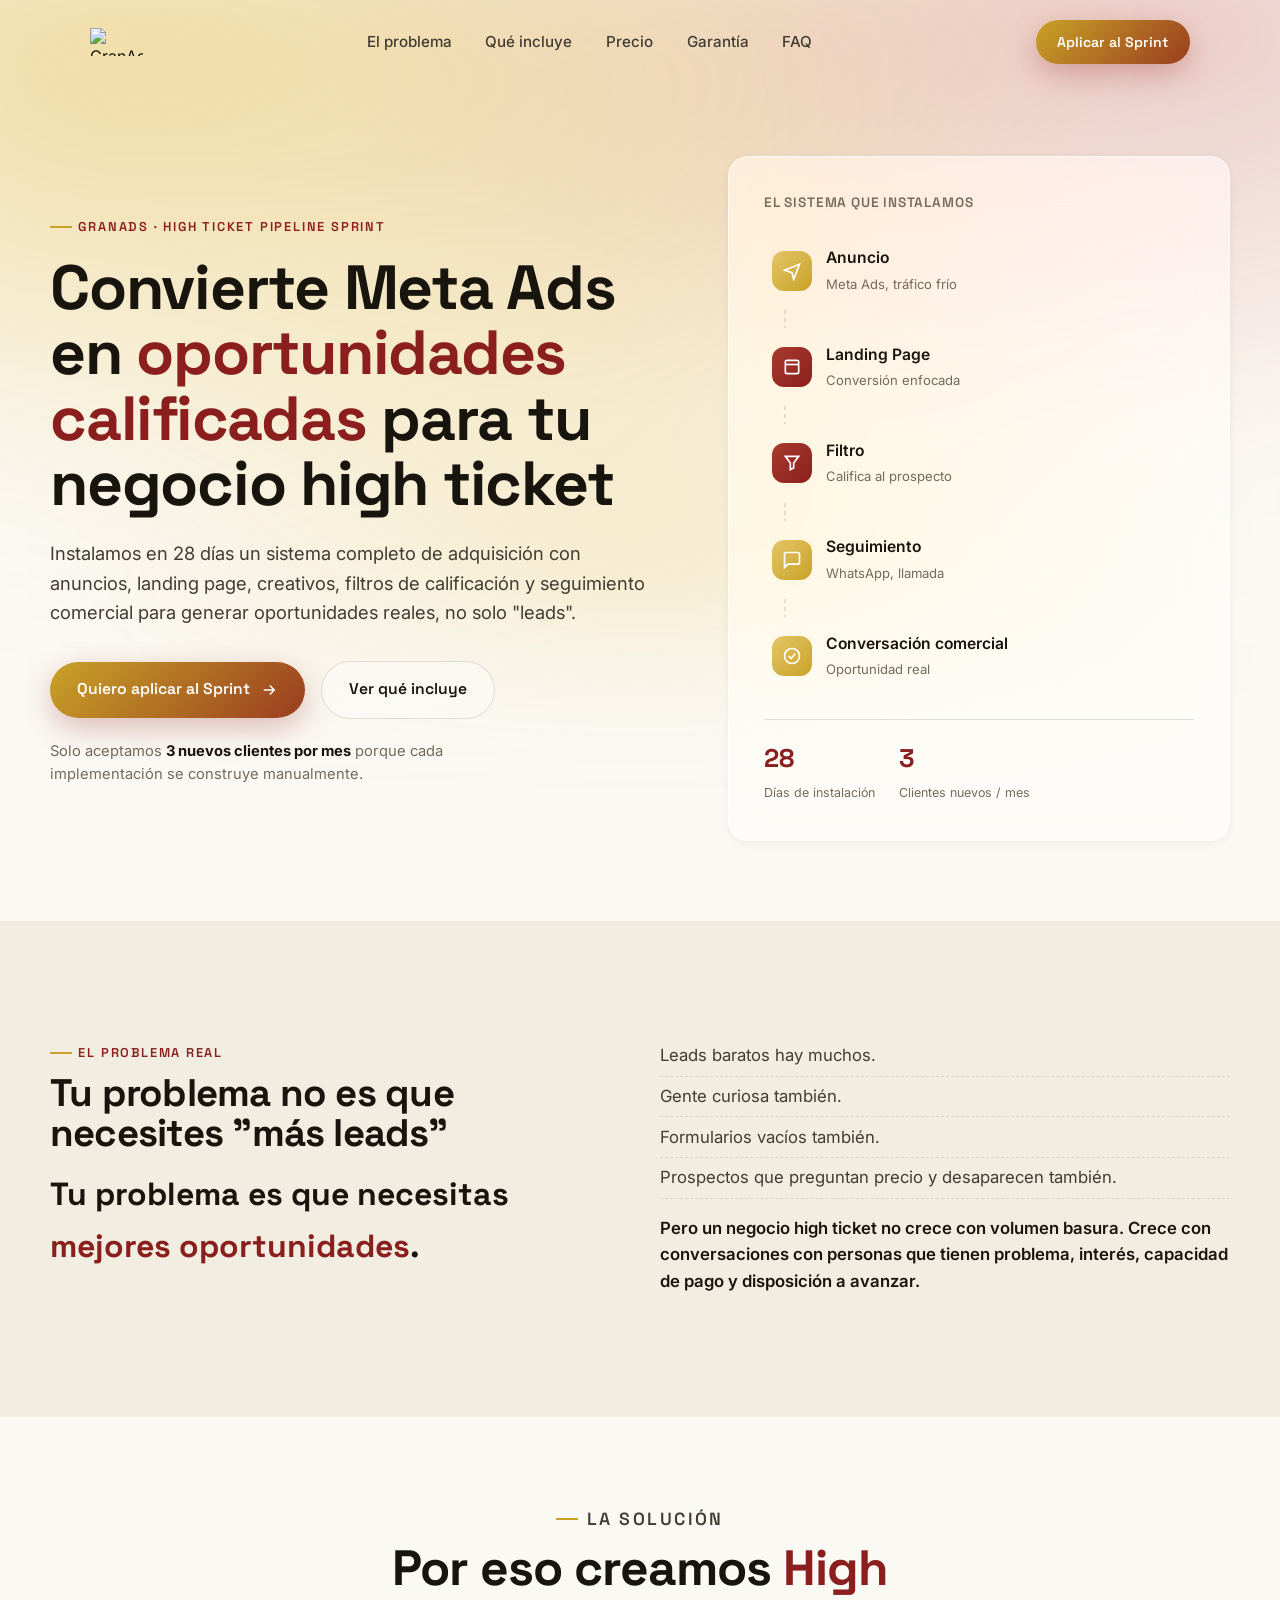
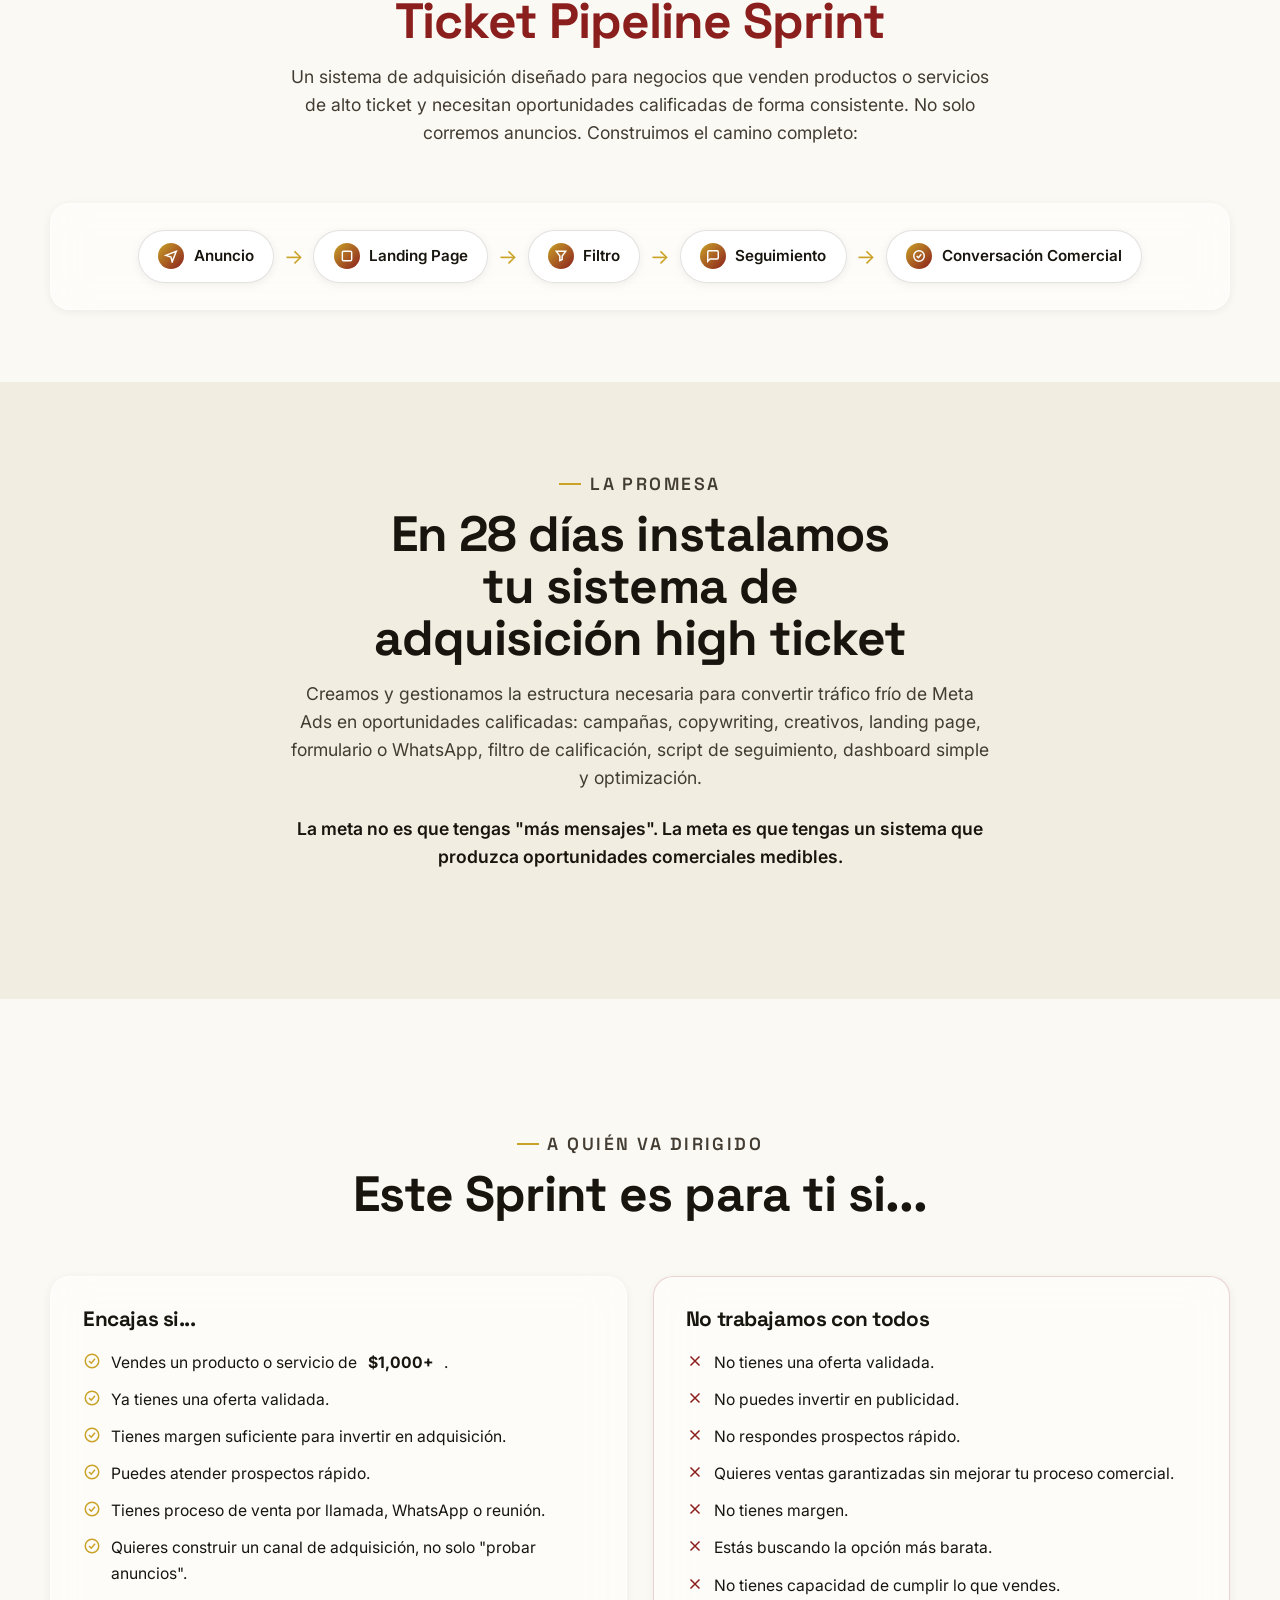
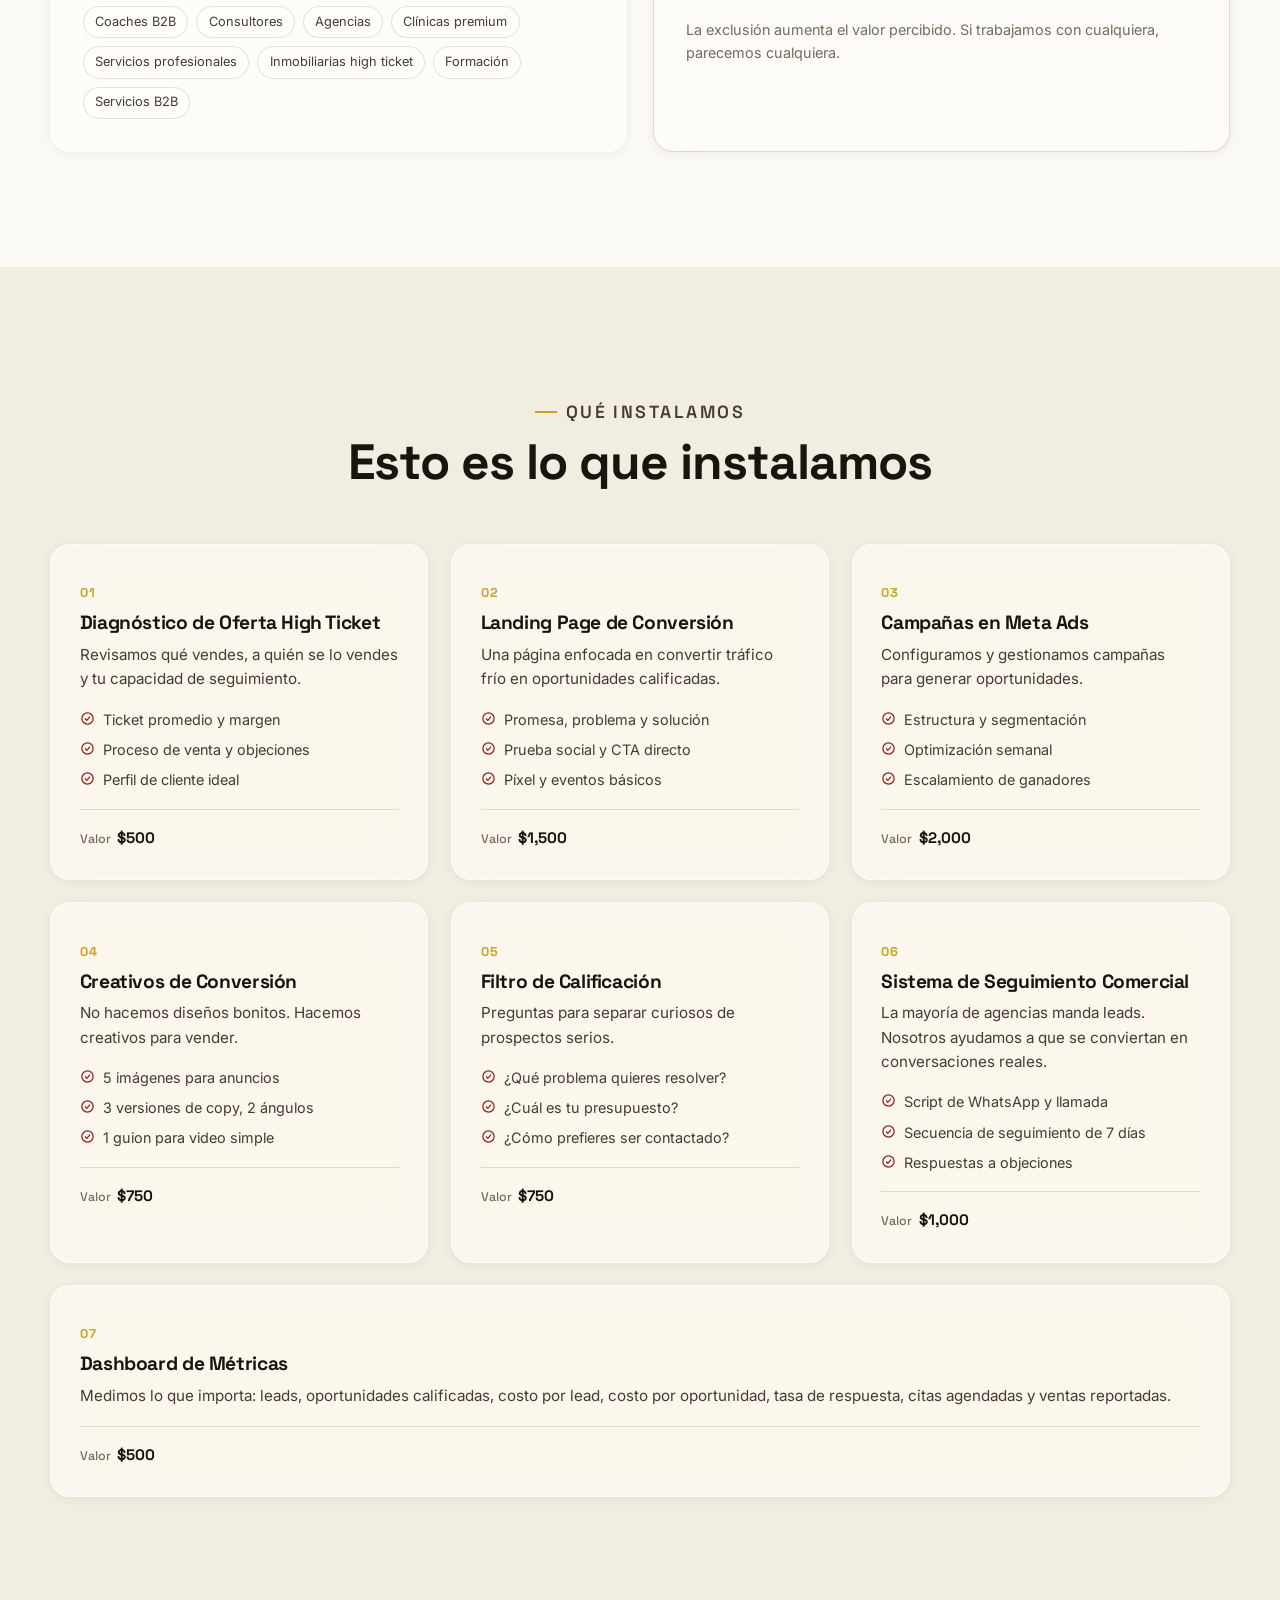
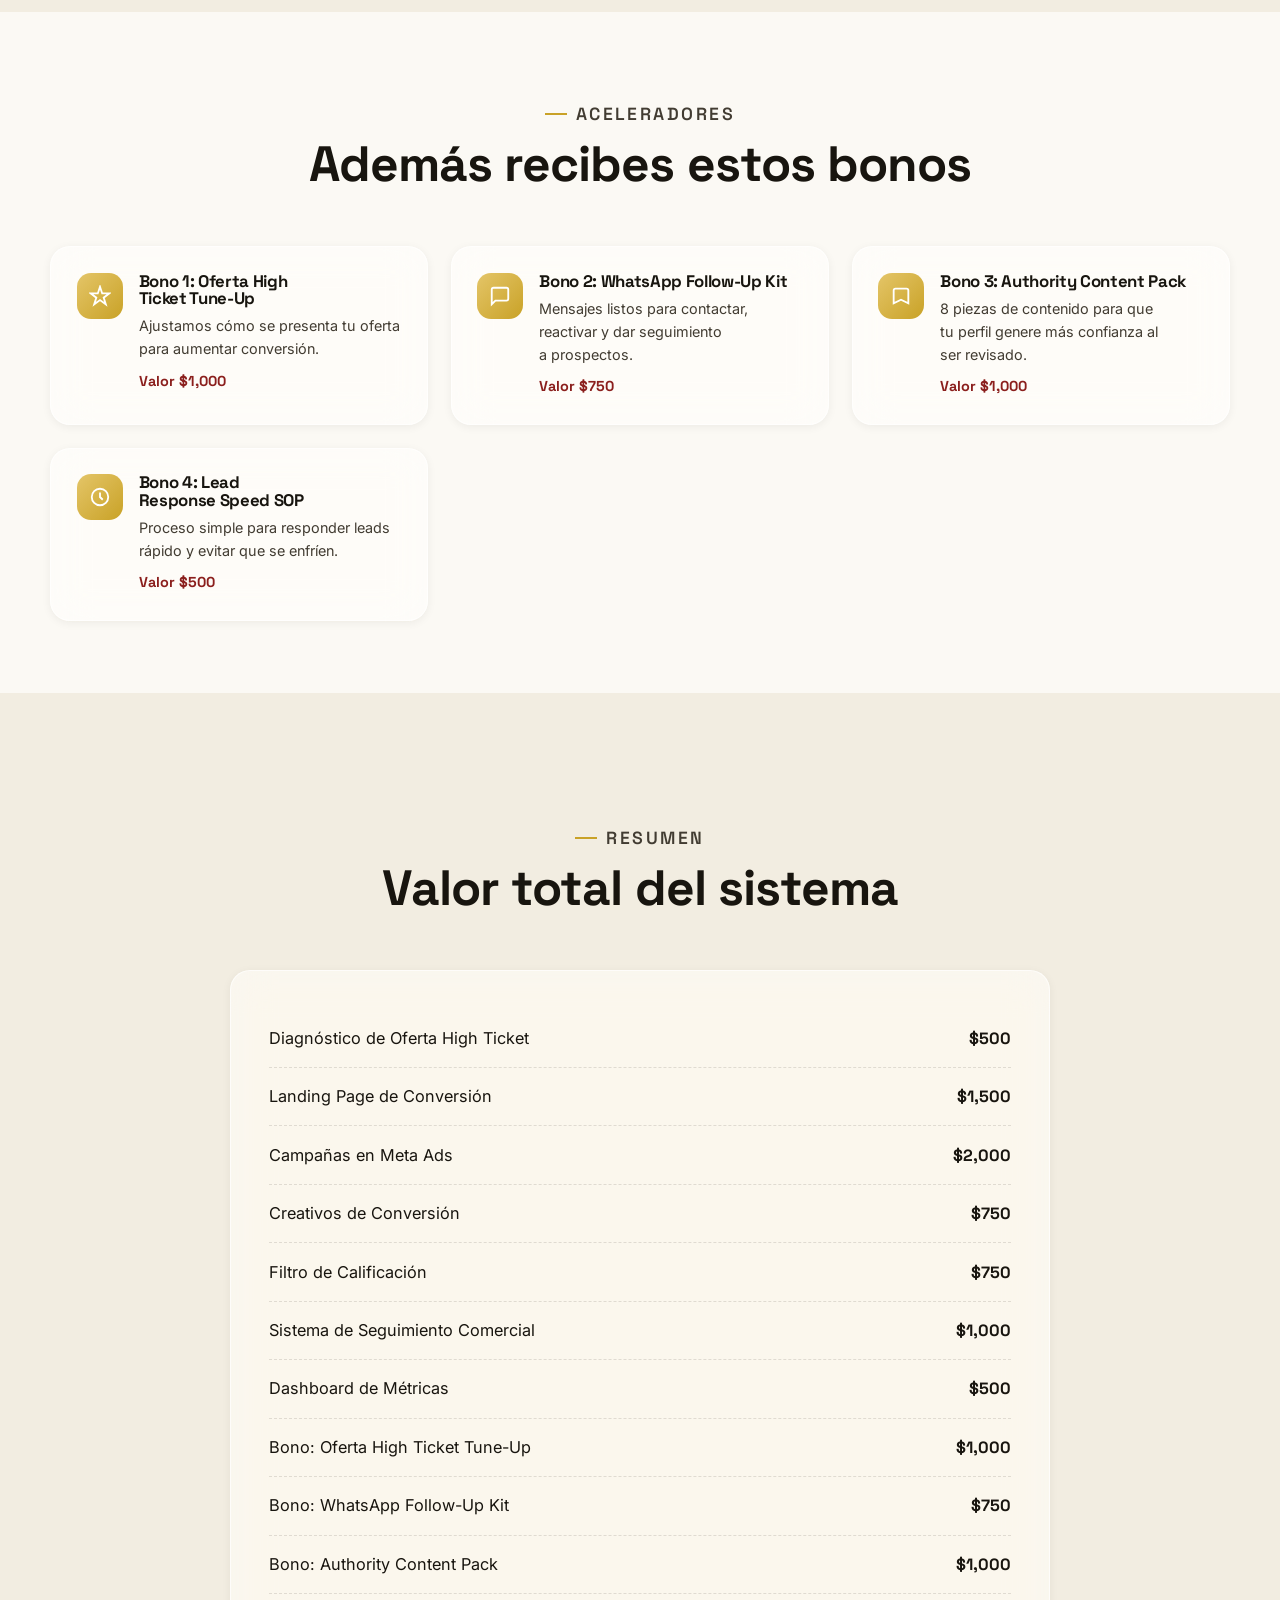
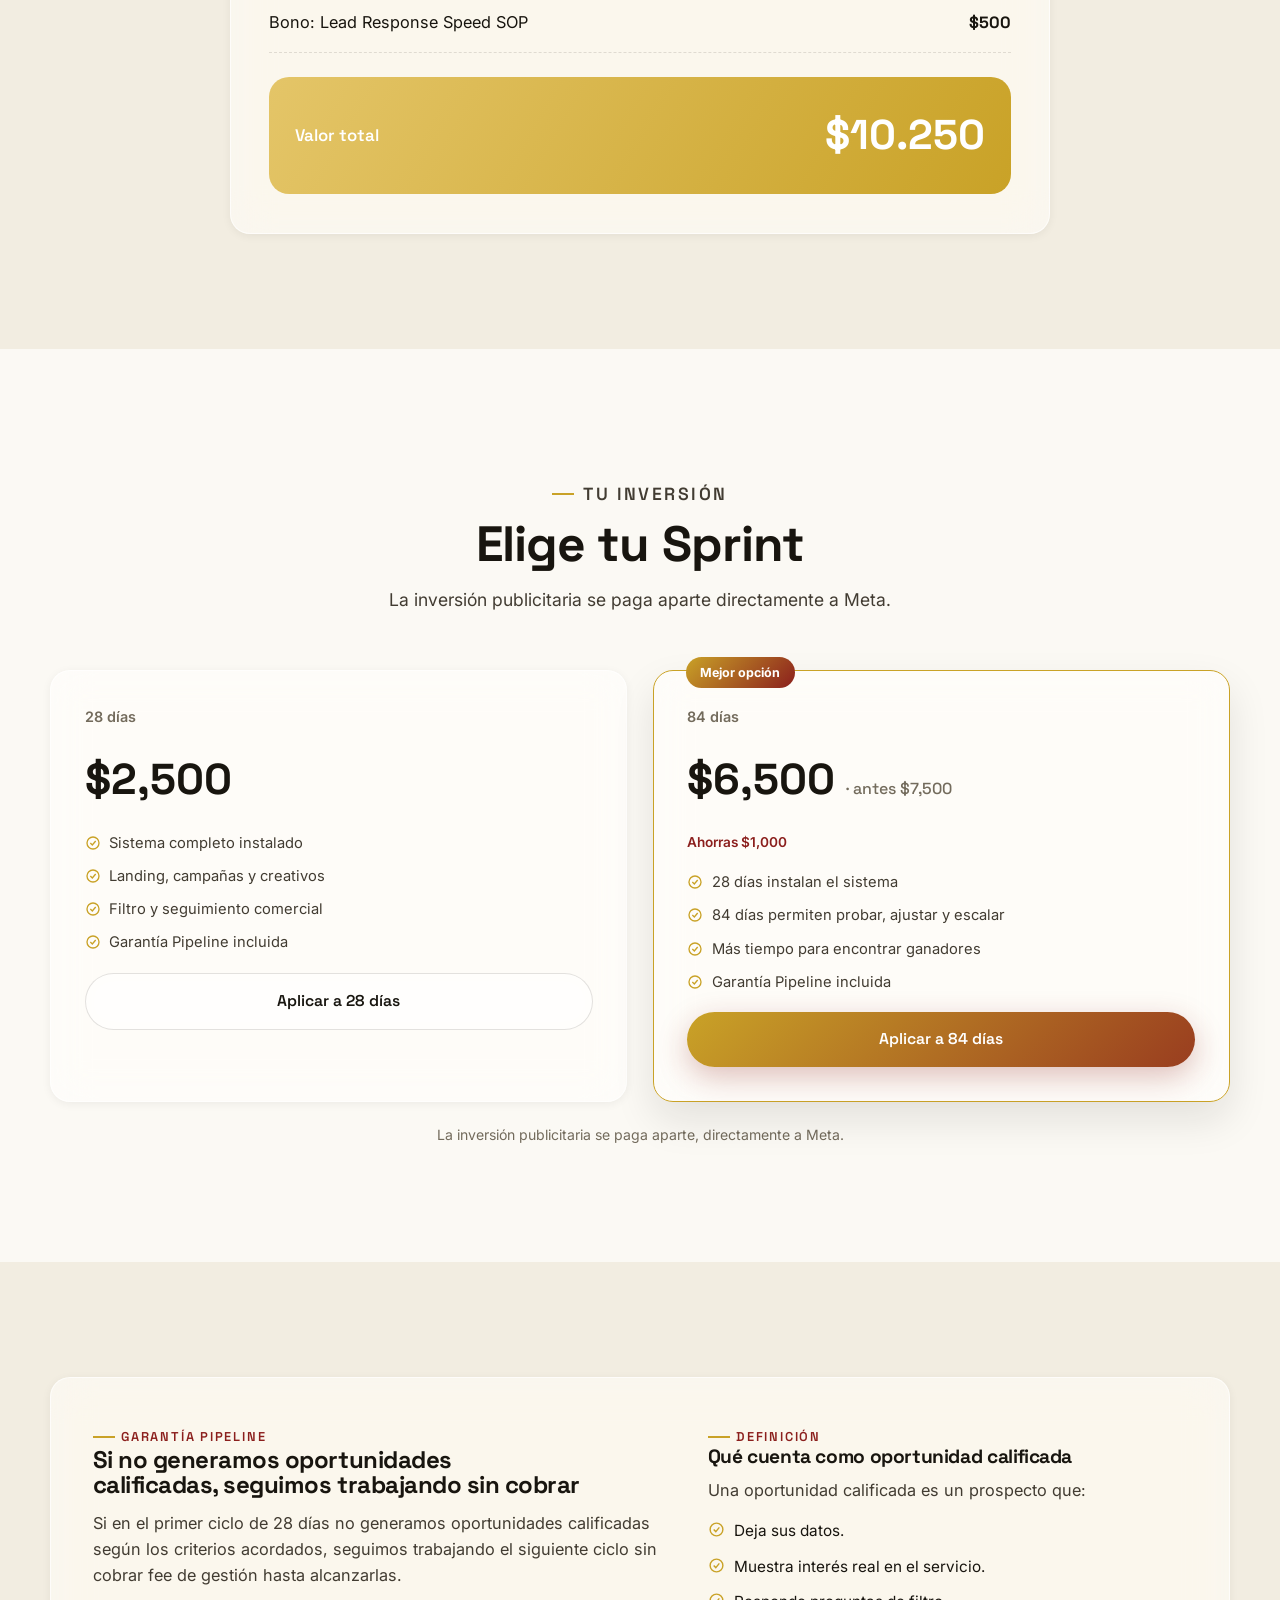
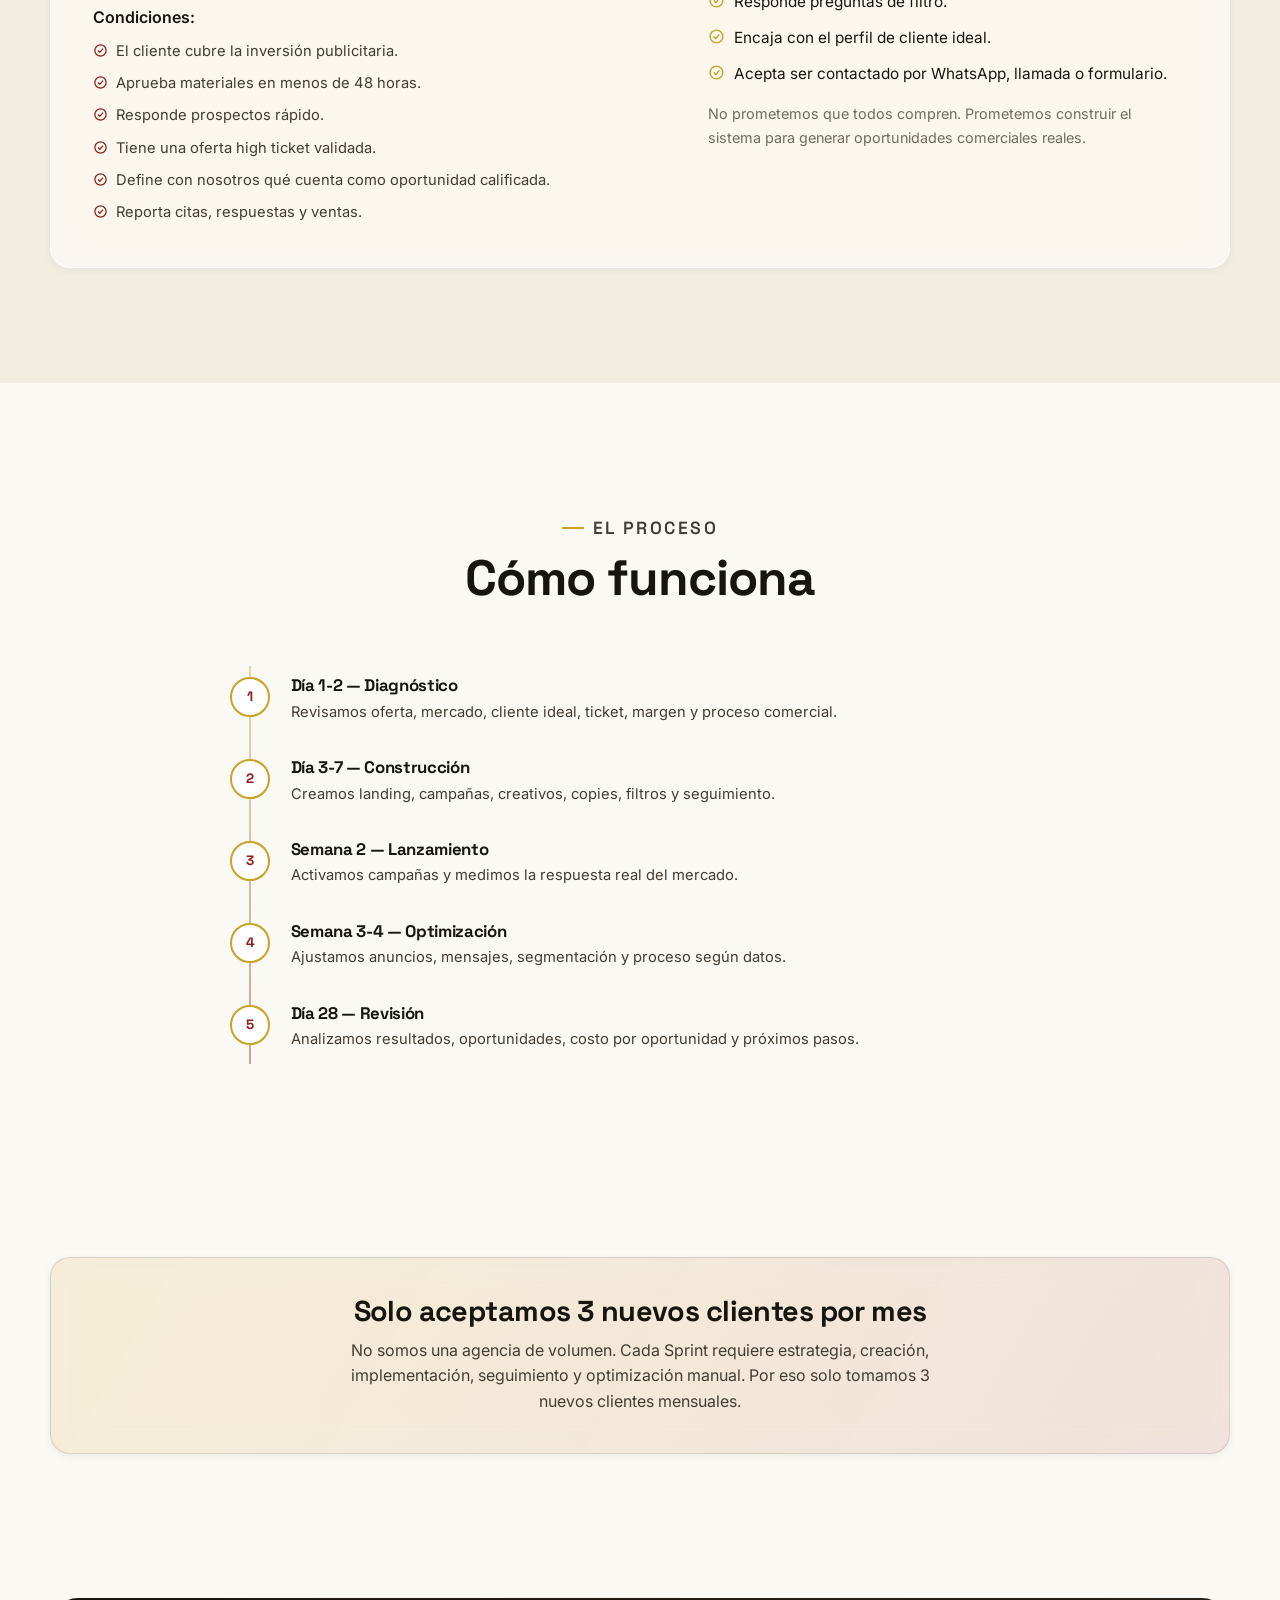
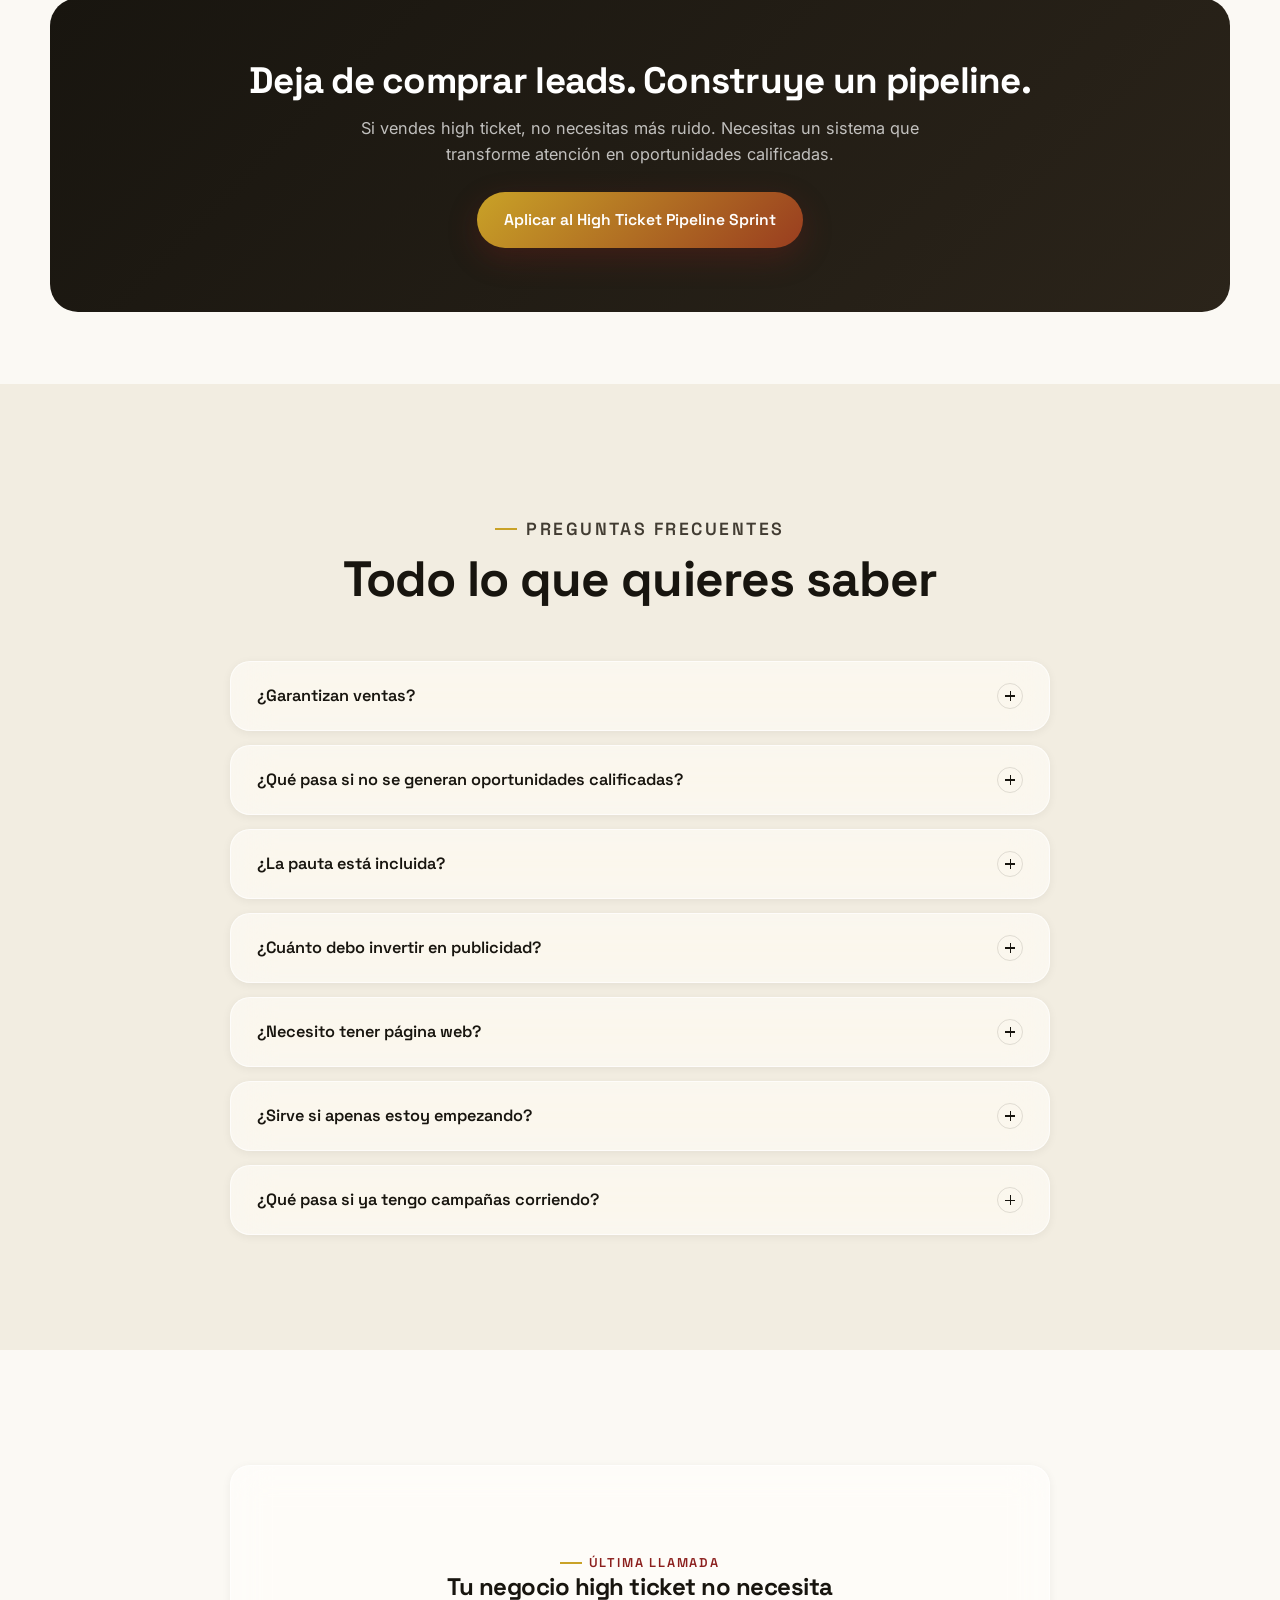
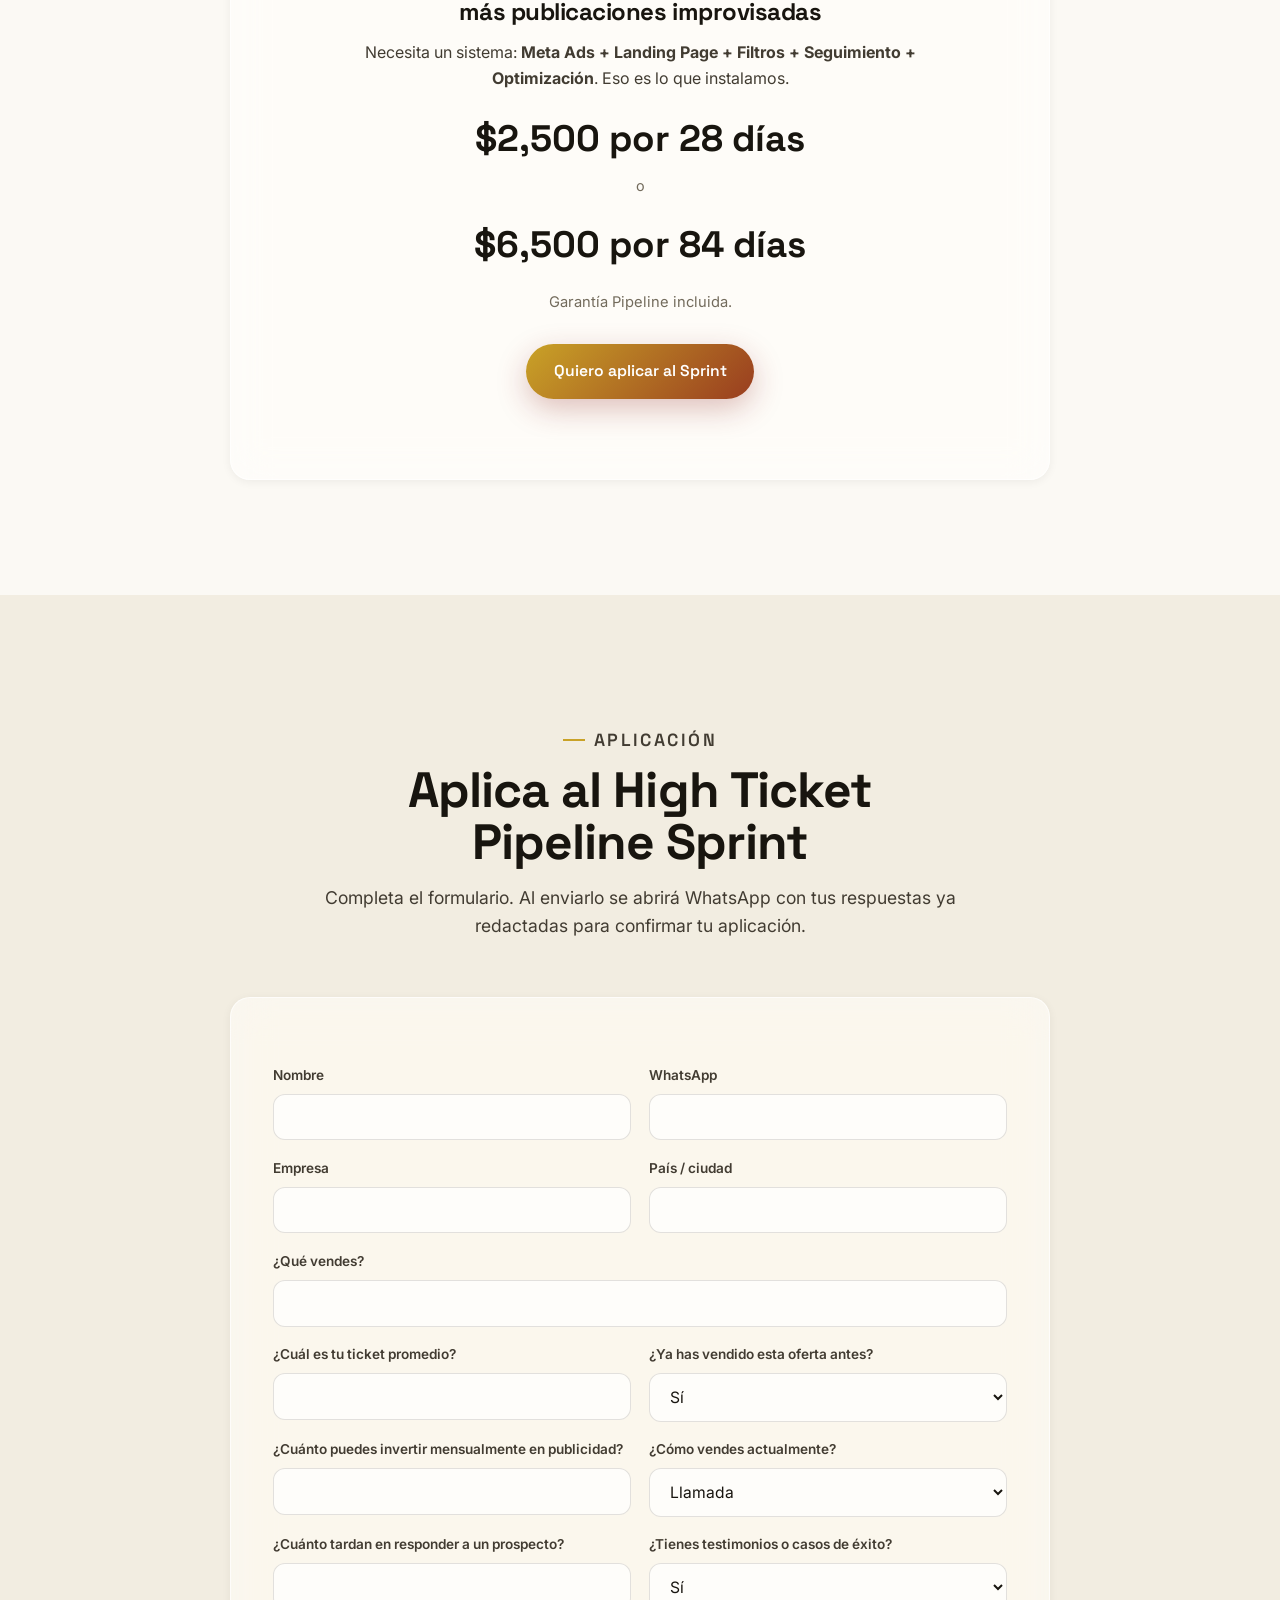
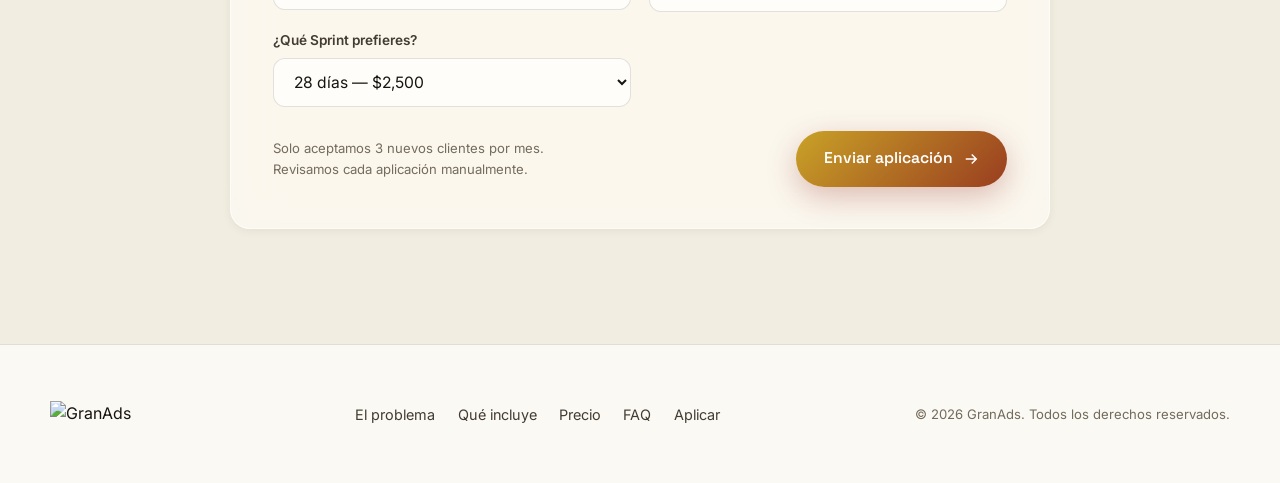
==== index.html @ a6f58c7a "Primera versión" ====
<!doctype html>
<html lang="es">
<head>
<meta charset="UTF-8">
<meta name="viewport" content="width=device-width, initial-scale=1">
<title>GranAds — High Ticket Pipeline Sprint</title>
<meta name="description" content="Instalamos en 28 días un sistema completo de adquisición con anuncios, landing page, filtros de calificación y seguimiento comercial para negocios high ticket.">

<link rel="icon" href="assets/favicon-32.png" sizes="32x32">
<link rel="apple-touch-icon" href="assets/apple-touch-icon.png">

<link rel="preconnect" href="https://fonts.googleapis.com">
<link rel="preconnect" href="https://fonts.gstatic.com" crossorigin>
<link rel="stylesheet" href="https://fonts.googleapis.com/css2?family=Space+Grotesk:wght@500;600;700&family=Inter:wght@400;500;600&display=swap">

<link rel="preload" as="image" href="assets/img/logo-black.webp" fetchpriority="high">
<link rel="stylesheet" href="styles.css?v=20260724">
</head>
<body>
<a href="#main" class="skip-link">Saltar al contenido</a>

<!-- ============================= NAV ============================= -->
<nav class="nav" id="siteNav">
  <div class="nav-glass" aria-hidden="true"></div>
  <div class="nav-inner">
    <a href="#main" class="nav-logo">
      <img src="assets/img/logo-black.webp" alt="GranAds" width="120" height="63">
    </a>
    <div class="nav-links">
      <a href="#problema">El problema</a>
      <a href="#incluye">Qué incluye</a>
      <a href="#precio">Precio</a>
      <a href="#garantia">Garantía</a>
      <a href="#faq">FAQ</a>
    </div>
    <div class="nav-cta">
      <a href="#aplicar" class="btn btn-primary">Aplicar al Sprint</a>
    </div>
  </div>
</nav>

<main id="main">

  <!-- ============================= HERO ============================= -->
  <section class="hero">
    <div class="hero-mesh" aria-hidden="true"></div>
    <div class="container hero-grid">
      <div class="hero-content">
        <p class="eyebrow">GranAds · High Ticket Pipeline Sprint</p>
        <h1 class="hero-title reveal">Convierte Meta Ads en <em>oportunidades calificadas</em> para tu negocio high ticket</h1>
        <p class="hero-sub reveal">Instalamos en 28 días un sistema completo de adquisición con anuncios, landing page, creativos, filtros de calificación y seguimiento comercial para generar oportunidades reales, no solo "leads".</p>
        <div class="hero-actions">
          <a href="#aplicar" class="btn btn-primary">
            Quiero aplicar al Sprint
            <svg viewBox="0 0 24 24" fill="none" stroke="currentColor" stroke-width="2"><path d="M5 12h14M13 6l6 6-6 6"/></svg>
          </a>
          <a href="#incluye" class="btn btn-ghost">Ver qué incluye</a>
        </div>
        <p class="hero-micro">Solo aceptamos <strong>3 nuevos clientes por mes</strong> porque cada implementación se construye manualmente.</p>
      </div>

      <div class="hero-visual">
        <div class="pipeline-card card" data-tilt>
          <p class="pipeline-title">El sistema que instalamos</p>
          <div class="pipeline-flow" id="pipelineFlow">
            <div class="pipeline-step" data-step>
              <span class="step-ico"><svg viewBox="0 0 24 24" fill="none" stroke="currentColor" stroke-width="2"><path d="M3 11l18-7-7 18-2-8-9-3z"/></svg></span>
              <span><span class="step-label">Anuncio</span><br><span class="step-sub">Meta Ads, tráfico frío</span></span>
            </div>
            <div class="pipeline-connector" aria-hidden="true"></div>
            <div class="pipeline-step" data-step>
              <span class="step-ico"><svg viewBox="0 0 24 24" fill="none" stroke="currentColor" stroke-width="2"><rect x="4" y="4" width="16" height="16" rx="2"/><path d="M4 9h16"/></svg></span>
              <span><span class="step-label">Landing Page</span><br><span class="step-sub">Conversión enfocada</span></span>
            </div>
            <div class="pipeline-connector" aria-hidden="true"></div>
            <div class="pipeline-step" data-step>
              <span class="step-ico"><svg viewBox="0 0 24 24" fill="none" stroke="currentColor" stroke-width="2"><path d="M4 4h16l-6 8v6l-4 2v-8z"/></svg></span>
              <span><span class="step-label">Filtro</span><br><span class="step-sub">Califica al prospecto</span></span>
            </div>
            <div class="pipeline-connector" aria-hidden="true"></div>
            <div class="pipeline-step" data-step>
              <span class="step-ico"><svg viewBox="0 0 24 24" fill="none" stroke="currentColor" stroke-width="2"><path d="M21 15a2 2 0 01-2 2H7l-4 4V5a2 2 0 012-2h14a2 2 0 012 2z"/></svg></span>
              <span><span class="step-label">Seguimiento</span><br><span class="step-sub">WhatsApp, llamada</span></span>
            </div>
            <div class="pipeline-connector" aria-hidden="true"></div>
            <div class="pipeline-step" data-step>
              <span class="step-ico"><svg viewBox="0 0 24 24" fill="none" stroke="currentColor" stroke-width="2"><path d="M8 12l3 3 5-6"/><circle cx="12" cy="12" r="9"/></svg></span>
              <span><span class="step-label">Conversación comercial</span><br><span class="step-sub">Oportunidad real</span></span>
            </div>
          </div>
          <div class="pipeline-count">
            <div><span class="num" data-count-to="28">0</span><br><span class="lbl">Días de instalación</span></div>
            <div><span class="num">3</span><br><span class="lbl">Clientes nuevos / mes</span></div>
          </div>
        </div>
      </div>
    </div>
  </section>

  <!-- ============================= PROBLEMA ============================= -->
  <section class="section problem" id="problema">
    <div class="container">
      <div class="problem-grid">
        <div>
          <p class="eyebrow reveal">El problema real</p>
          <h2 class="reveal" style="margin-top:.6rem; font-size:clamp(1.7rem,3.6vw,2.4rem);">Tu problema no es que necesites "más leads"</h2>
          <p class="problem-punch reveal" style="margin-top:1rem;">Tu problema es que necesitas <em>mejores oportunidades</em>.</p>
        </div>
        <div class="problem-lines reveal">
          <p>Leads baratos hay muchos.</p>
          <p>Gente curiosa también.</p>
          <p>Formularios vacíos también.</p>
          <p>Prospectos que preguntan precio y desaparecen también.</p>
          <p style="border:none; padding-top:1rem; color:var(--ink); font-weight:600;">Pero un negocio high ticket no crece con volumen basura. Crece con conversaciones con personas que tienen problema, interés, capacidad de pago y disposición a avanzar.</p>
        </div>
      </div>
    </div>
  </section>

  <!-- ============================= NUEVA OPORTUNIDAD ============================= -->
  <section class="section section-tight">
    <div class="container">
      <div class="section-head center">
        <p class="eyebrow">La solución</p>
        <h2>Por eso creamos <span style="color:var(--accent)">High Ticket Pipeline Sprint</span></h2>
        <p>Un sistema de adquisición diseñado para negocios que venden productos o servicios de alto ticket y necesitan oportunidades calificadas de forma consistente. No solo corremos anuncios. Construimos el camino completo:</p>
      </div>
      <div class="flow-strip card reveal">
        <div class="flow-node"><span class="step-ico"><svg viewBox="0 0 24 24" fill="none" stroke="currentColor" stroke-width="2.5"><path d="M3 11l18-7-7 18-2-8-9-3z"/></svg></span>Anuncio</div>
        <span class="flow-arrow">→</span>
        <div class="flow-node"><span class="step-ico"><svg viewBox="0 0 24 24" fill="none" stroke="currentColor" stroke-width="2.5"><rect x="4" y="4" width="16" height="16" rx="2"/></svg></span>Landing Page</div>
        <span class="flow-arrow">→</span>
        <div class="flow-node"><span class="step-ico"><svg viewBox="0 0 24 24" fill="none" stroke="currentColor" stroke-width="2.5"><path d="M4 4h16l-6 8v6l-4 2v-8z"/></svg></span>Filtro</div>
        <span class="flow-arrow">→</span>
        <div class="flow-node"><span class="step-ico"><svg viewBox="0 0 24 24" fill="none" stroke="currentColor" stroke-width="2.5"><path d="M21 15a2 2 0 01-2 2H7l-4 4V5a2 2 0 012-2h14a2 2 0 012 2z"/></svg></span>Seguimiento</div>
        <span class="flow-arrow">→</span>
        <div class="flow-node"><span class="step-ico"><svg viewBox="0 0 24 24" fill="none" stroke="currentColor" stroke-width="2.5"><path d="M8 12l3 3 5-6"/><circle cx="12" cy="12" r="9"/></svg></span>Conversación Comercial</div>
      </div>
    </div>
  </section>

  <!-- ============================= PROMESA ============================= -->
  <section class="section section-tight problem">
    <div class="container-narrow">
      <div class="section-head center">
        <p class="eyebrow">La promesa</p>
        <h2>En 28 días instalamos tu sistema de adquisición high ticket</h2>
        <p>Creamos y gestionamos la estructura necesaria para convertir tráfico frío de Meta Ads en oportunidades calificadas: campañas, copywriting, creativos, landing page, formulario o WhatsApp, filtro de calificación, script de seguimiento, dashboard simple y optimización.</p>
        <p style="margin-top:1.4rem; font-weight:600; color:var(--ink);">La meta no es que tengas "más mensajes". La meta es que tengas un sistema que produzca oportunidades comerciales medibles.</p>
      </div>
    </div>
  </section>

  <!-- ============================= PARA QUIÉN ES / NO ES ============================= -->
  <section class="section">
    <div class="container">
      <div class="section-head center">
        <p class="eyebrow">A quién va dirigido</p>
        <h2>Este Sprint es para ti si...</h2>
      </div>
      <div class="split-cards">
        <div class="who-card card who-yes reveal">
          <h3>Encajas si...</h3>
          <ul>
            <li><svg viewBox="0 0 24 24" fill="none" stroke="currentColor" stroke-width="2"><path d="M8 12l3 3 5-6"/><circle cx="12" cy="12" r="9"/></svg> Vendes un producto o servicio de <strong>$1,000+</strong>.</li>
            <li><svg viewBox="0 0 24 24" fill="none" stroke="currentColor" stroke-width="2"><path d="M8 12l3 3 5-6"/><circle cx="12" cy="12" r="9"/></svg> Ya tienes una oferta validada.</li>
            <li><svg viewBox="0 0 24 24" fill="none" stroke="currentColor" stroke-width="2"><path d="M8 12l3 3 5-6"/><circle cx="12" cy="12" r="9"/></svg> Tienes margen suficiente para invertir en adquisición.</li>
            <li><svg viewBox="0 0 24 24" fill="none" stroke="currentColor" stroke-width="2"><path d="M8 12l3 3 5-6"/><circle cx="12" cy="12" r="9"/></svg> Puedes atender prospectos rápido.</li>
            <li><svg viewBox="0 0 24 24" fill="none" stroke="currentColor" stroke-width="2"><path d="M8 12l3 3 5-6"/><circle cx="12" cy="12" r="9"/></svg> Tienes proceso de venta por llamada, WhatsApp o reunión.</li>
            <li><svg viewBox="0 0 24 24" fill="none" stroke="currentColor" stroke-width="2"><path d="M8 12l3 3 5-6"/><circle cx="12" cy="12" r="9"/></svg> Quieres construir un canal de adquisición, no solo "probar anuncios".</li>
          </ul>
          <div class="who-tags">
            <span class="tag">Coaches B2B</span><span class="tag">Consultores</span><span class="tag">Agencias</span>
            <span class="tag">Clínicas premium</span><span class="tag">Servicios profesionales</span>
            <span class="tag">Inmobiliarias high ticket</span><span class="tag">Formación</span><span class="tag">Servicios B2B</span>
          </div>
        </div>
        <div class="who-card card who-no reveal">
          <h3>No trabajamos con todos</h3>
          <ul>
            <li><svg viewBox="0 0 24 24" fill="none" stroke="currentColor" stroke-width="2"><path d="M18 6L6 18M6 6l12 12"/></svg> No tienes una oferta validada.</li>
            <li><svg viewBox="0 0 24 24" fill="none" stroke="currentColor" stroke-width="2"><path d="M18 6L6 18M6 6l12 12"/></svg> No puedes invertir en publicidad.</li>
            <li><svg viewBox="0 0 24 24" fill="none" stroke="currentColor" stroke-width="2"><path d="M18 6L6 18M6 6l12 12"/></svg> No respondes prospectos rápido.</li>
            <li><svg viewBox="0 0 24 24" fill="none" stroke="currentColor" stroke-width="2"><path d="M18 6L6 18M6 6l12 12"/></svg> Quieres ventas garantizadas sin mejorar tu proceso comercial.</li>
            <li><svg viewBox="0 0 24 24" fill="none" stroke="currentColor" stroke-width="2"><path d="M18 6L6 18M6 6l12 12"/></svg> No tienes margen.</li>
            <li><svg viewBox="0 0 24 24" fill="none" stroke="currentColor" stroke-width="2"><path d="M18 6L6 18M6 6l12 12"/></svg> Estás buscando la opción más barata.</li>
            <li><svg viewBox="0 0 24 24" fill="none" stroke="currentColor" stroke-width="2"><path d="M18 6L6 18M6 6l12 12"/></svg> No tienes capacidad de cumplir lo que vendes.</li>
          </ul>
          <p style="margin-top:1.3rem; font-size:.9rem; color:var(--ink-mute);">La exclusión aumenta el valor percibido. Si trabajamos con cualquiera, parecemos cualquiera.</p>
        </div>
      </div>
    </div>
  </section>

  <!-- ============================= QUÉ INCLUYE ============================= -->
  <section class="section problem" id="incluye">
    <div class="container">
      <div class="section-head center">
        <p class="eyebrow">Qué instalamos</p>
        <h2>Esto es lo que instalamos</h2>
      </div>
      <div class="grid-3">

        <div class="feature-card card reveal">
          <p class="f-index">01</p>
          <h3>Diagnóstico de Oferta High Ticket</h3>
          <p>Revisamos qué vendes, a quién se lo vendes y tu capacidad de seguimiento.</p>
          <ul>
            <li><svg viewBox="0 0 24 24" fill="none" stroke="currentColor" stroke-width="2"><path d="M8 12l3 3 5-6"/><circle cx="12" cy="12" r="9"/></svg> Ticket promedio y margen</li>
            <li><svg viewBox="0 0 24 24" fill="none" stroke="currentColor" stroke-width="2"><path d="M8 12l3 3 5-6"/><circle cx="12" cy="12" r="9"/></svg> Proceso de venta y objeciones</li>
            <li><svg viewBox="0 0 24 24" fill="none" stroke="currentColor" stroke-width="2"><path d="M8 12l3 3 5-6"/><circle cx="12" cy="12" r="9"/></svg> Perfil de cliente ideal</li>
          </ul>
          <p class="f-value"><span class="f-value-lbl">Valor</span> $500</p>
        </div>

        <div class="feature-card card reveal">
          <p class="f-index">02</p>
          <h3>Landing Page de Conversión</h3>
          <p>Una página enfocada en convertir tráfico frío en oportunidades calificadas.</p>
          <ul>
            <li><svg viewBox="0 0 24 24" fill="none" stroke="currentColor" stroke-width="2"><path d="M8 12l3 3 5-6"/><circle cx="12" cy="12" r="9"/></svg> Promesa, problema y solución</li>
            <li><svg viewBox="0 0 24 24" fill="none" stroke="currentColor" stroke-width="2"><path d="M8 12l3 3 5-6"/><circle cx="12" cy="12" r="9"/></svg> Prueba social y CTA directo</li>
            <li><svg viewBox="0 0 24 24" fill="none" stroke="currentColor" stroke-width="2"><path d="M8 12l3 3 5-6"/><circle cx="12" cy="12" r="9"/></svg> Píxel y eventos básicos</li>
          </ul>
          <p class="f-value"><span class="f-value-lbl">Valor</span> $1,500</p>
        </div>

        <div class="feature-card card reveal">
          <p class="f-index">03</p>
          <h3>Campañas en Meta Ads</h3>
          <p>Configuramos y gestionamos campañas para generar oportunidades.</p>
          <ul>
            <li><svg viewBox="0 0 24 24" fill="none" stroke="currentColor" stroke-width="2"><path d="M8 12l3 3 5-6"/><circle cx="12" cy="12" r="9"/></svg> Estructura y segmentación</li>
            <li><svg viewBox="0 0 24 24" fill="none" stroke="currentColor" stroke-width="2"><path d="M8 12l3 3 5-6"/><circle cx="12" cy="12" r="9"/></svg> Optimización semanal</li>
            <li><svg viewBox="0 0 24 24" fill="none" stroke="currentColor" stroke-width="2"><path d="M8 12l3 3 5-6"/><circle cx="12" cy="12" r="9"/></svg> Escalamiento de ganadores</li>
          </ul>
          <p class="f-value"><span class="f-value-lbl">Valor</span> $2,000</p>
        </div>

        <div class="feature-card card reveal">
          <p class="f-index">04</p>
          <h3>Creativos de Conversión</h3>
          <p>No hacemos diseños bonitos. Hacemos creativos para vender.</p>
          <ul>
            <li><svg viewBox="0 0 24 24" fill="none" stroke="currentColor" stroke-width="2"><path d="M8 12l3 3 5-6"/><circle cx="12" cy="12" r="9"/></svg> 5 imágenes para anuncios</li>
            <li><svg viewBox="0 0 24 24" fill="none" stroke="currentColor" stroke-width="2"><path d="M8 12l3 3 5-6"/><circle cx="12" cy="12" r="9"/></svg> 3 versiones de copy, 2 ángulos</li>
            <li><svg viewBox="0 0 24 24" fill="none" stroke="currentColor" stroke-width="2"><path d="M8 12l3 3 5-6"/><circle cx="12" cy="12" r="9"/></svg> 1 guion para video simple</li>
          </ul>
          <p class="f-value"><span class="f-value-lbl">Valor</span> $750</p>
        </div>

        <div class="feature-card card reveal">
          <p class="f-index">05</p>
          <h3>Filtro de Calificación</h3>
          <p>Preguntas para separar curiosos de prospectos serios.</p>
          <ul>
            <li><svg viewBox="0 0 24 24" fill="none" stroke="currentColor" stroke-width="2"><path d="M8 12l3 3 5-6"/><circle cx="12" cy="12" r="9"/></svg> ¿Qué problema quieres resolver?</li>
            <li><svg viewBox="0 0 24 24" fill="none" stroke="currentColor" stroke-width="2"><path d="M8 12l3 3 5-6"/><circle cx="12" cy="12" r="9"/></svg> ¿Cuál es tu presupuesto?</li>
            <li><svg viewBox="0 0 24 24" fill="none" stroke="currentColor" stroke-width="2"><path d="M8 12l3 3 5-6"/><circle cx="12" cy="12" r="9"/></svg> ¿Cómo prefieres ser contactado?</li>
          </ul>
          <p class="f-value"><span class="f-value-lbl">Valor</span> $750</p>
        </div>

        <div class="feature-card card reveal">
          <p class="f-index">06</p>
          <h3>Sistema de Seguimiento Comercial</h3>
          <p>La mayoría de agencias manda leads. Nosotros ayudamos a que se conviertan en conversaciones reales.</p>
          <ul>
            <li><svg viewBox="0 0 24 24" fill="none" stroke="currentColor" stroke-width="2"><path d="M8 12l3 3 5-6"/><circle cx="12" cy="12" r="9"/></svg> Script de WhatsApp y llamada</li>
            <li><svg viewBox="0 0 24 24" fill="none" stroke="currentColor" stroke-width="2"><path d="M8 12l3 3 5-6"/><circle cx="12" cy="12" r="9"/></svg> Secuencia de seguimiento de 7 días</li>
            <li><svg viewBox="0 0 24 24" fill="none" stroke="currentColor" stroke-width="2"><path d="M8 12l3 3 5-6"/><circle cx="12" cy="12" r="9"/></svg> Respuestas a objeciones</li>
          </ul>
          <p class="f-value"><span class="f-value-lbl">Valor</span> $1,000</p>
        </div>

        <div class="feature-card card reveal" style="grid-column: 1 / -1; max-width: 100%;">
          <p class="f-index">07</p>
          <h3>Dashboard de Métricas</h3>
          <p>Medimos lo que importa: leads, oportunidades calificadas, costo por lead, costo por oportunidad, tasa de respuesta, citas agendadas y ventas reportadas.</p>
          <p class="f-value"><span class="f-value-lbl">Valor</span> $500</p>
        </div>

      </div>
    </div>
  </section>

  <!-- ============================= BONOS ============================= -->
  <section class="section section-tight">
    <div class="container">
      <div class="section-head center">
        <p class="eyebrow">Aceleradores</p>
        <h2>Además recibes estos bonos</h2>
      </div>
      <div class="grid-3">
        <div class="bonus-card card reveal">
          <span class="b-ico"><svg viewBox="0 0 24 24" fill="none" stroke="#fff" stroke-width="2"><path d="M12 2l2.4 7.2H22l-6 4.6 2.3 7.2-6.3-4.6L5.7 21l2.3-7.2-6-4.6h7.6z"/></svg></span>
          <div>
            <h4>Bono 1: Oferta High Ticket Tune-Up</h4>
            <p>Ajustamos cómo se presenta tu oferta para aumentar conversión.</p>
            <p class="b-value">Valor $1,000</p>
          </div>
        </div>
        <div class="bonus-card card reveal">
          <span class="b-ico"><svg viewBox="0 0 24 24" fill="none" stroke="#fff" stroke-width="2"><path d="M21 15a2 2 0 01-2 2H7l-4 4V5a2 2 0 012-2h14a2 2 0 012 2z"/></svg></span>
          <div>
            <h4>Bono 2: WhatsApp Follow-Up Kit</h4>
            <p>Mensajes listos para contactar, reactivar y dar seguimiento a prospectos.</p>
            <p class="b-value">Valor $750</p>
          </div>
        </div>
        <div class="bonus-card card reveal">
          <span class="b-ico"><svg viewBox="0 0 24 24" fill="none" stroke="#fff" stroke-width="2"><path d="M4 19.5V6a2 2 0 012-2h12a2 2 0 012 2v14l-8-4-8 4z"/></svg></span>
          <div>
            <h4>Bono 3: Authority Content Pack</h4>
            <p>8 piezas de contenido para que tu perfil genere más confianza al ser revisado.</p>
            <p class="b-value">Valor $1,000</p>
          </div>
        </div>
        <div class="bonus-card card reveal">
          <span class="b-ico"><svg viewBox="0 0 24 24" fill="none" stroke="#fff" stroke-width="2"><circle cx="12" cy="12" r="9"/><path d="M12 7v5l3 3"/></svg></span>
          <div>
            <h4>Bono 4: Lead Response Speed SOP</h4>
            <p>Proceso simple para responder leads rápido y evitar que se enfríen.</p>
            <p class="b-value">Valor $500</p>
          </div>
        </div>
      </div>
    </div>
  </section>

  <!-- ============================= STACK DE VALOR ============================= -->
  <section class="section problem">
    <div class="container-narrow">
      <div class="section-head center">
        <p class="eyebrow">Resumen</p>
        <h2>Valor total del sistema</h2>
      </div>
      <div class="card" style="padding:clamp(1.6rem,4vw,2.4rem);">
        <div class="stack-list">
          <div class="stack-row"><span>Diagnóstico de Oferta High Ticket</span><span class="stack-price">$500</span></div>
          <div class="stack-row"><span>Landing Page de Conversión</span><span class="stack-price">$1,500</span></div>
          <div class="stack-row"><span>Campañas en Meta Ads</span><span class="stack-price">$2,000</span></div>
          <div class="stack-row"><span>Creativos de Conversión</span><span class="stack-price">$750</span></div>
          <div class="stack-row"><span>Filtro de Calificación</span><span class="stack-price">$750</span></div>
          <div class="stack-row"><span>Sistema de Seguimiento Comercial</span><span class="stack-price">$1,000</span></div>
          <div class="stack-row"><span>Dashboard de Métricas</span><span class="stack-price">$500</span></div>
          <div class="stack-row"><span>Bono: Oferta High Ticket Tune-Up</span><span class="stack-price">$1,000</span></div>
          <div class="stack-row"><span>Bono: WhatsApp Follow-Up Kit</span><span class="stack-price">$750</span></div>
          <div class="stack-row"><span>Bono: Authority Content Pack</span><span class="stack-price">$1,000</span></div>
          <div class="stack-row"><span>Bono: Lead Response Speed SOP</span><span class="stack-price">$500</span></div>
        </div>
        <div class="stack-total">
          <span class="stack-total-lbl">Valor total</span>
          <span class="stack-total-num">$<span data-count-to="10250">0</span></span>
        </div>
      </div>
    </div>
  </section>

  <!-- ============================= PRECIO ============================= -->
  <section class="section" id="precio">
    <div class="container">
      <div class="section-head center">
        <p class="eyebrow">Tu inversión</p>
        <h2>Elige tu Sprint</h2>
        <p>La inversión publicitaria se paga aparte directamente a Meta.</p>
      </div>
      <div class="pricing-grid">
        <div class="price-card card reveal">
          <span class="p-days">28 días</span>
          <p class="p-amount">$2,500</p>
          <ul>
            <li><svg viewBox="0 0 24 24" fill="none" stroke="currentColor" stroke-width="2"><path d="M8 12l3 3 5-6"/><circle cx="12" cy="12" r="9"/></svg> Sistema completo instalado</li>
            <li><svg viewBox="0 0 24 24" fill="none" stroke="currentColor" stroke-width="2"><path d="M8 12l3 3 5-6"/><circle cx="12" cy="12" r="9"/></svg> Landing, campañas y creativos</li>
            <li><svg viewBox="0 0 24 24" fill="none" stroke="currentColor" stroke-width="2"><path d="M8 12l3 3 5-6"/><circle cx="12" cy="12" r="9"/></svg> Filtro y seguimiento comercial</li>
            <li><svg viewBox="0 0 24 24" fill="none" stroke="currentColor" stroke-width="2"><path d="M8 12l3 3 5-6"/><circle cx="12" cy="12" r="9"/></svg> Garantía Pipeline incluida</li>
          </ul>
          <a href="#aplicar" class="btn btn-ghost btn-block">Aplicar a 28 días</a>
        </div>
        <div class="price-card card is-best reveal">
          <span class="best-tag">Mejor opción</span>
          <span class="p-days">84 días</span>
          <p class="p-amount">$6,500 <span>· antes $7,500</span></p>
          <p class="p-save">Ahorras $1,000</p>
          <ul>
            <li><svg viewBox="0 0 24 24" fill="none" stroke="currentColor" stroke-width="2"><path d="M8 12l3 3 5-6"/><circle cx="12" cy="12" r="9"/></svg> 28 días instalan el sistema</li>
            <li><svg viewBox="0 0 24 24" fill="none" stroke="currentColor" stroke-width="2"><path d="M8 12l3 3 5-6"/><circle cx="12" cy="12" r="9"/></svg> 84 días permiten probar, ajustar y escalar</li>
            <li><svg viewBox="0 0 24 24" fill="none" stroke="currentColor" stroke-width="2"><path d="M8 12l3 3 5-6"/><circle cx="12" cy="12" r="9"/></svg> Más tiempo para encontrar ganadores</li>
            <li><svg viewBox="0 0 24 24" fill="none" stroke="currentColor" stroke-width="2"><path d="M8 12l3 3 5-6"/><circle cx="12" cy="12" r="9"/></svg> Garantía Pipeline incluida</li>
          </ul>
          <a href="#aplicar" class="btn btn-primary btn-block">Aplicar a 84 días</a>
        </div>
      </div>
      <p class="price-note">La inversión publicitaria se paga aparte, directamente a Meta.</p>
    </div>
  </section>

  <!-- ============================= GARANTÍA + OPORTUNIDAD CALIFICADA ============================= -->
  <section class="section problem" id="garantia">
    <div class="container">
      <div class="guarantee-card card reveal">
        <div>
          <p class="eyebrow">Garantía Pipeline</p>
          <h3>Si no generamos oportunidades calificadas, seguimos trabajando sin cobrar</h3>
          <p class="g-text">Si en el primer ciclo de 28 días no generamos oportunidades calificadas según los criterios acordados, seguimos trabajando el siguiente ciclo sin cobrar fee de gestión hasta alcanzarlas.</p>
          <p style="margin-top:1rem; font-weight:600;">Condiciones:</p>
          <ul class="guarantee-conditions">
            <li><svg viewBox="0 0 24 24" fill="none" stroke="currentColor" stroke-width="2"><path d="M8 12l3 3 5-6"/><circle cx="12" cy="12" r="9"/></svg> El cliente cubre la inversión publicitaria.</li>
            <li><svg viewBox="0 0 24 24" fill="none" stroke="currentColor" stroke-width="2"><path d="M8 12l3 3 5-6"/><circle cx="12" cy="12" r="9"/></svg> Aprueba materiales en menos de 48 horas.</li>
            <li><svg viewBox="0 0 24 24" fill="none" stroke="currentColor" stroke-width="2"><path d="M8 12l3 3 5-6"/><circle cx="12" cy="12" r="9"/></svg> Responde prospectos rápido.</li>
            <li><svg viewBox="0 0 24 24" fill="none" stroke="currentColor" stroke-width="2"><path d="M8 12l3 3 5-6"/><circle cx="12" cy="12" r="9"/></svg> Tiene una oferta high ticket validada.</li>
            <li><svg viewBox="0 0 24 24" fill="none" stroke="currentColor" stroke-width="2"><path d="M8 12l3 3 5-6"/><circle cx="12" cy="12" r="9"/></svg> Define con nosotros qué cuenta como oportunidad calificada.</li>
            <li><svg viewBox="0 0 24 24" fill="none" stroke="currentColor" stroke-width="2"><path d="M8 12l3 3 5-6"/><circle cx="12" cy="12" r="9"/></svg> Reporta citas, respuestas y ventas.</li>
          </ul>
        </div>
        <div>
          <p class="eyebrow">Definición</p>
          <h3 style="font-size:1.2rem;">Qué cuenta como oportunidad calificada</h3>
          <p class="g-text" style="margin-top:.6rem;">Una oportunidad calificada es un prospecto que:</p>
          <ul class="qo-list">
            <li><svg viewBox="0 0 24 24" fill="none" stroke="currentColor" stroke-width="2"><path d="M8 12l3 3 5-6"/><circle cx="12" cy="12" r="9"/></svg> Deja sus datos.</li>
            <li><svg viewBox="0 0 24 24" fill="none" stroke="currentColor" stroke-width="2"><path d="M8 12l3 3 5-6"/><circle cx="12" cy="12" r="9"/></svg> Muestra interés real en el servicio.</li>
            <li><svg viewBox="0 0 24 24" fill="none" stroke="currentColor" stroke-width="2"><path d="M8 12l3 3 5-6"/><circle cx="12" cy="12" r="9"/></svg> Responde preguntas de filtro.</li>
            <li><svg viewBox="0 0 24 24" fill="none" stroke="currentColor" stroke-width="2"><path d="M8 12l3 3 5-6"/><circle cx="12" cy="12" r="9"/></svg> Encaja con el perfil de cliente ideal.</li>
            <li><svg viewBox="0 0 24 24" fill="none" stroke="currentColor" stroke-width="2"><path d="M8 12l3 3 5-6"/><circle cx="12" cy="12" r="9"/></svg> Acepta ser contactado por WhatsApp, llamada o formulario.</li>
          </ul>
          <p style="margin-top:1rem; font-size:.9rem; color:var(--ink-mute);">No prometemos que todos compren. Prometemos construir el sistema para generar oportunidades comerciales reales.</p>
        </div>
      </div>
    </div>
  </section>

  <!-- ============================= PROCESO ============================= -->
  <section class="section">
    <div class="container-narrow">
      <div class="section-head center">
        <p class="eyebrow">El proceso</p>
        <h2>Cómo funciona</h2>
      </div>
      <div class="timeline reveal">
        <div class="timeline-item">
          <span class="timeline-dot">1</span>
          <div class="timeline-body">
            <h4>Día 1-2 — Diagnóstico</h4>
            <p>Revisamos oferta, mercado, cliente ideal, ticket, margen y proceso comercial.</p>
          </div>
        </div>
        <div class="timeline-item">
          <span class="timeline-dot">2</span>
          <div class="timeline-body">
            <h4>Día 3-7 — Construcción</h4>
            <p>Creamos landing, campañas, creativos, copies, filtros y seguimiento.</p>
          </div>
        </div>
        <div class="timeline-item">
          <span class="timeline-dot">3</span>
          <div class="timeline-body">
            <h4>Semana 2 — Lanzamiento</h4>
            <p>Activamos campañas y medimos la respuesta real del mercado.</p>
          </div>
        </div>
        <div class="timeline-item">
          <span class="timeline-dot">4</span>
          <div class="timeline-body">
            <h4>Semana 3-4 — Optimización</h4>
            <p>Ajustamos anuncios, mensajes, segmentación y proceso según datos.</p>
          </div>
        </div>
        <div class="timeline-item">
          <span class="timeline-dot">5</span>
          <div class="timeline-body">
            <h4>Día 28 — Revisión</h4>
            <p>Analizamos resultados, oportunidades, costo por oportunidad y próximos pasos.</p>
          </div>
        </div>
      </div>
    </div>
  </section>

  <!-- ============================= ESCASEZ + CTA INTERMEDIO ============================= -->
  <section class="section section-tight">
    <div class="container">
      <div class="scarcity card reveal">
        <h3>Solo aceptamos 3 nuevos clientes por mes</h3>
        <p>No somos una agencia de volumen. Cada Sprint requiere estrategia, creación, implementación, seguimiento y optimización manual. Por eso solo tomamos 3 nuevos clientes mensuales.</p>
      </div>
    </div>
  </section>

  <section class="section section-tight">
    <div class="container">
      <div class="mid-cta reveal">
        <h3>Deja de comprar leads. Construye un pipeline.</h3>
        <p>Si vendes high ticket, no necesitas más ruido. Necesitas un sistema que transforme atención en oportunidades calificadas.</p>
        <a href="#aplicar" class="btn btn-primary">Aplicar al High Ticket Pipeline Sprint</a>
      </div>
    </div>
  </section>

  <!-- ============================= FAQ ============================= -->
  <section class="section problem" id="faq">
    <div class="container-narrow">
      <div class="section-head center">
        <p class="eyebrow">Preguntas frecuentes</p>
        <h2>Todo lo que quieres saber</h2>
      </div>
      <div class="faq-list" id="faqList">
        <div class="faq-item card">
          <button class="faq-q" aria-expanded="false">¿Garantizan ventas? <span class="faq-plus" aria-hidden="true"></span></button>
          <div class="faq-a"><p>No. Nadie serio garantiza ventas si no controla tu cierre, precio, reputación, producto, seguimiento y equipo comercial. Garantizamos trabajar para generar oportunidades calificadas según criterios acordados.</p></div>
        </div>
        <div class="faq-item card">
          <button class="faq-q" aria-expanded="false">¿Qué pasa si no se generan oportunidades calificadas? <span class="faq-plus" aria-hidden="true"></span></button>
          <div class="faq-a"><p>Seguimos trabajando el siguiente ciclo sin cobrar fee de gestión hasta alcanzarlas, siempre que se cumplan las condiciones de la garantía.</p></div>
        </div>
        <div class="faq-item card">
          <button class="faq-q" aria-expanded="false">¿La pauta está incluida? <span class="faq-plus" aria-hidden="true"></span></button>
          <div class="faq-a"><p>No. La inversión publicitaria se paga aparte, directamente a Meta.</p></div>
        </div>
        <div class="faq-item card">
          <button class="faq-q" aria-expanded="false">¿Cuánto debo invertir en publicidad? <span class="faq-plus" aria-hidden="true"></span></button>
          <div class="faq-a"><p>Depende del mercado y del ticket. Para high ticket, recomendamos empezar con un presupuesto suficiente para recopilar datos reales y optimizar.</p></div>
        </div>
        <div class="faq-item card">
          <button class="faq-q" aria-expanded="false">¿Necesito tener página web? <span class="faq-plus" aria-hidden="true"></span></button>
          <div class="faq-a"><p>No. La landing page está incluida dentro del Sprint.</p></div>
        </div>
        <div class="faq-item card">
          <button class="faq-q" aria-expanded="false">¿Sirve si apenas estoy empezando? <span class="faq-plus" aria-hidden="true"></span></button>
          <div class="faq-a"><p>No es ideal. Esta oferta es para negocios con una oferta validada y capacidad de cerrar prospectos.</p></div>
        </div>
        <div class="faq-item card">
          <button class="faq-q" aria-expanded="false">¿Qué pasa si ya tengo campañas corriendo? <span class="faq-plus" aria-hidden="true"></span></button>
          <div class="faq-a"><p>Mejor. Revisamos lo que tienes, usamos lo que sirva y reemplazamos lo que esté frenando el resultado.</p></div>
        </div>
      </div>
    </div>
  </section>

  <!-- ============================= CTA FINAL ============================= -->
  <section class="section">
    <div class="container-narrow">
      <div class="final-cta card reveal">
        <p class="eyebrow" style="justify-content:center;">Última llamada</p>
        <h2>Tu negocio high ticket no necesita más publicaciones improvisadas</h2>
        <p style="margin-top:1rem; color:var(--ink-soft);">Necesita un sistema: <strong>Meta Ads + Landing Page + Filtros + Seguimiento + Optimización</strong>. Eso es lo que instalamos.</p>
        <p class="fc-price">$2,500 por 28 días</p>
        <p class="fc-or">o</p>
        <p class="fc-price">$6,500 por 84 días</p>
        <p class="fc-guarantee">Garantía Pipeline incluida.</p>
        <a href="#aplicar" class="btn btn-primary">Quiero aplicar al Sprint</a>
      </div>
    </div>
  </section>

  <!-- ============================= FORMULARIO DE APLICACIÓN ============================= -->
  <section class="section problem" id="aplicar">
    <div class="container-narrow">
      <div class="section-head center">
        <p class="eyebrow">Aplicación</p>
        <h2>Aplica al High Ticket Pipeline Sprint</h2>
        <p>Completa el formulario. Al enviarlo se abrirá WhatsApp con tus respuestas ya redactadas para confirmar tu aplicación.</p>
      </div>
      <form class="form-card card" id="applyForm" novalidate>
        <div class="form-grid">
          <div class="field"><label for="f-nombre">Nombre</label><input id="f-nombre" name="nombre" type="text" required></div>
          <div class="field"><label for="f-whatsapp">WhatsApp</label><input id="f-whatsapp" name="whatsapp" type="tel" required></div>
          <div class="field"><label for="f-empresa">Empresa</label><input id="f-empresa" name="empresa" type="text"></div>
          <div class="field"><label for="f-ciudad">País / ciudad</label><input id="f-ciudad" name="ciudad" type="text"></div>
          <div class="field full"><label for="f-vende">¿Qué vendes?</label><input id="f-vende" name="vende" type="text" required></div>
          <div class="field"><label for="f-ticket">¿Cuál es tu ticket promedio?</label><input id="f-ticket" name="ticket" type="text" required></div>
          <div class="field">
            <label for="f-vendido">¿Ya has vendido esta oferta antes?</label>
            <select id="f-vendido" name="vendido"><option>Sí</option><option>No</option></select>
          </div>
          <div class="field"><label for="f-inversion">¿Cuánto puedes invertir mensualmente en publicidad?</label><input id="f-inversion" name="inversion" type="text" required></div>
          <div class="field">
            <label for="f-canal">¿Cómo vendes actualmente?</label>
            <select id="f-canal" name="canal">
              <option>Llamada</option><option>WhatsApp</option><option>Reunión</option><option>Formulario</option>
            </select>
          </div>
          <div class="field"><label for="f-respuesta">¿Cuánto tardan en responder a un prospecto?</label><input id="f-respuesta" name="respuesta" type="text"></div>
          <div class="field">
            <label for="f-testimonios">¿Tienes testimonios o casos de éxito?</label>
            <select id="f-testimonios" name="testimonios"><option>Sí</option><option>No</option></select>
          </div>
          <div class="field">
            <label for="f-sprint">¿Qué Sprint prefieres?</label>
            <select id="f-sprint" name="sprint"><option>28 días — $2,500</option><option>84 días — $6,500</option></select>
          </div>
        </div>
        <div class="form-foot">
          <p class="form-note">Solo aceptamos 3 nuevos clientes por mes. Revisamos cada aplicación manualmente.</p>
          <button type="submit" class="btn btn-primary">
            Enviar aplicación
            <svg viewBox="0 0 24 24" fill="none" stroke="currentColor" stroke-width="2"><path d="M5 12h14M13 6l6 6-6 6"/></svg>
          </button>
        </div>
      </form>
    </div>
  </section>

</main>

<!-- ============================= FOOTER ============================= -->
<footer class="footer">
  <div class="container footer-grid">
    <a href="#main" class="footer-logo"><img src="assets/img/logo-black.webp" alt="GranAds" width="110" height="57"></a>
    <div class="footer-links">
      <a href="#problema">El problema</a>
      <a href="#incluye">Qué incluye</a>
      <a href="#precio">Precio</a>
      <a href="#faq">FAQ</a>
      <a href="#aplicar">Aplicar</a>
    </div>
    <p class="footer-meta">© <span id="footYear"></span> GranAds. Todos los derechos reservados.</p>
  </div>
</footer>

<div class="cursor-dot" aria-hidden="true"></div>
<div class="cursor-ring" aria-hidden="true"></div>

<script defer src="lib/gsap.min.js"></script>
<script defer src="lib/ScrollTrigger.min.js"></script>
<script defer src="lib/manifest.js"></script>
<script defer src="main.js?v=20260724"></script>
</body>
</html>
---- styles.css ----
/* =============================================================
   GranAds — High Ticket Pipeline Sprint
   1. Tokens
   ============================================================= */
@property --mesh-angle {
  syntax: '<angle>';
  inherits: false;
  initial-value: 0deg;
}

:root {
  /* Palette — derived from the GranAds mark (gold arrow, maroon peak, ink) */
  --bg:        #FBF9F4;
  --bg-2:      #F2EDE1;
  --paper:     #FFFFFF;
  --glass:     rgba(255, 255, 255, 0.55);
  --glass-2:   rgba(255, 255, 255, 0.32);
  --glass-border: rgba(255, 255, 255, 0.65);

  --ink:       #18150F;
  --ink-soft:  #423C32;
  --ink-mute:  #736B5C;

  --accent:    #8B1F1D;   /* maroon — from the "A" peak */
  --accent-soft: #A83A2E;
  --gold:      #C9A227;   /* gold — from the arrow */
  --gold-soft: #E4C568;

  --line:      rgba(24, 21, 15, 0.12);
  --line-soft: rgba(24, 21, 15, 0.07);

  --shadow-sm: 0 2px 10px rgba(24, 21, 15, 0.06);
  --shadow-md: 0 18px 40px rgba(24, 21, 15, 0.10);
  --shadow-lg: 0 30px 70px rgba(24, 21, 15, 0.16);

  --radius-sm: 12px;
  --radius-md: 20px;
  --radius-lg: 28px;

  --sans: "Inter", system-ui, -apple-system, sans-serif;
  --display: "Space Grotesk", var(--sans);

  --ease-out:  cubic-bezier(0.16, 1, 0.3, 1);
  --ease-in:   cubic-bezier(0.7, 0, 0.84, 0);
  --ease-soft: cubic-bezier(0.25, 0.46, 0.45, 0.94);
  --ease-bounce: cubic-bezier(0.34, 1.56, 0.64, 1);

  --nav-h: 84px;
}

/* =============================================================
   2. Reset & base
   ============================================================= */
*, *::before, *::after { box-sizing: border-box; margin: 0; }
html {
  -webkit-text-size-adjust: 100%;
  tab-size: 2;
  scroll-behavior: smooth;
  scroll-padding-top: var(--nav-h);
}
body {
  font-family: var(--sans);
  font-size: 16px;
  line-height: 1.6;
  color: var(--ink);
  background: var(--bg);
  -webkit-font-smoothing: antialiased;
  text-rendering: optimizeLegibility;
  overflow-x: clip;
  overscroll-behavior-y: none;
}
img, svg, video { display: block; max-width: 100%; }
img { height: auto; }
button { font: inherit; color: inherit; cursor: pointer; border: 0; background: none; }
a { color: inherit; text-decoration: none; }
p { text-wrap: pretty; }
h1, h2, h3, h4 {
  font-family: var(--display);
  text-wrap: balance;
  line-height: 1.05;
  letter-spacing: -0.02em;
  font-weight: 700;
}
ul { list-style: none; padding: 0; }
::selection { background: var(--gold); color: var(--ink); }

:focus-visible {
  outline: 2px solid var(--accent);
  outline-offset: 3px;
  border-radius: 4px;
}

/* =============================================================
   3. Utilities
   ============================================================= */
.skip-link {
  position: fixed; top: -100px; left: 1rem;
  padding: .6rem 1rem; background: var(--ink); color: var(--bg);
  z-index: 9999; border-radius: 8px; font-weight: 600;
  transition: top .2s var(--ease-out);
}
.skip-link:focus { top: 1rem; }

.container {
  width: 100%;
  max-width: 1180px;
  margin-inline: auto;
  padding-inline: clamp(1.25rem, 4vw, 2.5rem);
}
.container-narrow {
  width: 100%;
  max-width: 820px;
  margin-inline: auto;
  padding-inline: clamp(1.25rem, 4vw, 2.5rem);
}

.section {
  position: relative;
  padding-block: clamp(4rem, 9vw, 7.5rem);
}
.section-tight { padding-block: clamp(2.5rem, 6vw, 4.5rem); }

.eyebrow {
  display: inline-flex;
  align-items: center;
  gap: .5em;
  font-family: var(--display);
  font-size: .8rem;
  font-weight: 600;
  letter-spacing: .14em;
  text-transform: uppercase;
  color: var(--accent);
}
.eyebrow::before {
  content: "";
  width: 22px; height: 2px;
  background: var(--gold);
  display: inline-block;
}

.section-head { max-width: 720px; margin-bottom: clamp(2rem, 5vw, 3.5rem); }
.section-head.center { margin-inline: auto; text-align: center; }
.section-head h2 { font-size: clamp(1.9rem, 4vw, 3.1rem); margin-top: .6rem; }
.section-head p { color: var(--ink-soft); font-size: 1.1rem; margin-top: 1rem; }

.text-muted { color: var(--ink-mute); }
.sr-only {
  position: absolute; width: 1px; height: 1px;
  padding: 0; margin: -1px; overflow: hidden;
  clip: rect(0,0,0,0); white-space: nowrap; border: 0;
}

/* reveal-on-scroll defensive base */
.reveal { opacity: 0; transform: translateY(28px); transition: opacity .8s var(--ease-out), transform .8s var(--ease-out); }
.reveal.is-visible { opacity: 1; transform: none; }
.reveal[data-split] { opacity: 1; transform: none; } /* defensive: never trap split-text parents invisible */

@media (prefers-reduced-motion: reduce) {
  .particle-field { display: none; }
  .hero-mesh { animation: none; }
}

/* =============================================================
   4. Buttons & components
   ============================================================= */
.btn {
  position: relative;
  display: inline-flex;
  align-items: center;
  gap: .6rem;
  padding: .95rem 1.7rem;
  border-radius: 999px;
  font-family: var(--display);
  font-weight: 600;
  font-size: .98rem;
  white-space: nowrap;
  transition: transform .35s var(--ease-out), box-shadow .35s var(--ease-out), background .3s var(--ease-out);
}
.btn-primary {
  background: linear-gradient(135deg, var(--gold) 0%, var(--accent) 130%);
  color: #fff;
  box-shadow: 0 10px 30px rgba(139, 31, 29, .28);
}
.btn-primary:hover { transform: translateY(-2px) scale(1.02); box-shadow: 0 16px 40px rgba(139, 31, 29, .38); }
.btn-ghost {
  background: var(--glass-2);
  backdrop-filter: blur(14px);
  -webkit-backdrop-filter: blur(14px);
  border: 1px solid var(--line);
  color: var(--ink);
}
.btn-ghost:hover { border-color: var(--accent); color: var(--accent); }
.btn-block { width: 100%; justify-content: center; }
.btn svg { width: 18px; height: 18px; flex: none; }

.card {
  background: var(--glass);
  backdrop-filter: blur(20px) saturate(180%);
  -webkit-backdrop-filter: blur(20px) saturate(180%);
  border: 1px solid var(--glass-border);
  border-radius: var(--radius-md);
  box-shadow: var(--shadow-sm);
}
@supports not (backdrop-filter: blur(1px)) {
  .card { background: rgba(255,255,255,0.86); }
}

.badge {
  display: inline-flex;
  align-items: center;
  gap: .45em;
  padding: .35rem .85rem;
  border-radius: 999px;
  background: var(--glass-2);
  border: 1px solid var(--line);
  font-size: .82rem;
  font-weight: 600;
  color: var(--ink-soft);
}
.badge .dot { width: 7px; height: 7px; border-radius: 50%; background: var(--gold); }

/* =============================================================
   5. Nav
   ============================================================= */
.nav {
  position: fixed; inset-inline: 0; top: 0; z-index: 500;
  height: var(--nav-h);
  display: flex; align-items: center;
}
.nav-inner {
  width: 100%;
  max-width: 1180px;
  margin-inline: auto;
  padding-inline: clamp(1.25rem, 4vw, 2.5rem);
  display: flex; align-items: center; justify-content: space-between;
  gap: 1.5rem;
}
.nav-glass {
  position: absolute; inset: 10px clamp(.75rem, 3vw, 2rem) auto;
  height: calc(var(--nav-h) - 20px);
  border-radius: 999px;
  background: var(--glass);
  backdrop-filter: blur(18px) saturate(180%);
  -webkit-backdrop-filter: blur(18px) saturate(180%);
  border: 1px solid var(--glass-border);
  box-shadow: var(--shadow-sm);
  opacity: 0;
  transition: opacity .4s var(--ease-out);
  max-width: 1180px;
  margin-inline: auto;
  left: 0; right: 0;
}
.nav.is-scrolled .nav-glass { opacity: 1; }

.nav-logo { display: flex; align-items: center; gap: .6rem; z-index: 2; }
.nav-logo img { height: 28px; width: auto; }

.nav-links {
  display: none;
  align-items: center;
  gap: 2.1rem;
  z-index: 2;
}
.nav-links a {
  position: relative;
  font-size: .95rem;
  font-weight: 500;
  color: var(--ink-soft);
}
.nav-links a::after {
  content: "";
  position: absolute; left: 0; bottom: -6px;
  width: 100%; height: 2px;
  background: var(--accent);
  transform: scaleX(0);
  transform-origin: right;
  transition: transform .4s var(--ease-out);
}
.nav-links a:hover { color: var(--ink); }
.nav-links a:hover::after { transform: scaleX(1); transform-origin: left; }

.nav-cta { z-index: 2; }
.nav-cta .btn { padding: .7rem 1.35rem; font-size: .88rem; }

@media (min-width: 960px) {
  .nav-links { display: flex; }
}

/* =============================================================
   6. Hero
   ============================================================= */
.hero {
  position: relative;
  padding-top: calc(var(--nav-h) + clamp(2.5rem, 6vw, 4.5rem));
  padding-bottom: clamp(3rem, 8vw, 5rem);
  overflow: clip;
}
.hero-mesh {
  position: absolute; inset: -10% -10% 30% -10%; z-index: -2;
  background:
    radial-gradient(at 18% 20%, rgba(201, 162, 39, 0.35) 0%, transparent 55%),
    radial-gradient(at 82% 12%, rgba(139, 31, 29, 0.22) 0%, transparent 50%),
    radial-gradient(at 50% 90%, rgba(201, 162, 39, 0.18) 0%, transparent 55%);
  filter: blur(70px) saturate(140%);
  animation: meshDrift 34s var(--ease-soft) infinite;
}
@keyframes meshDrift {
  0%, 100% { transform: scale(1) rotate(0deg); }
  50%      { transform: scale(1.18) rotate(8deg); }
}
.hero-grid {
  display: grid;
  gap: clamp(2.5rem, 6vw, 4rem);
  align-items: center;
}
.hero-content { max-width: 620px; }
.hero-content .eyebrow { margin-bottom: 1.1rem; }
.hero-title { font-size: clamp(2.3rem, 5.4vw, 3.9rem); }
.hero-title em { font-style: normal; color: var(--accent); }
.hero-sub { margin-top: 1.4rem; font-size: 1.15rem; color: var(--ink-soft); max-width: 54ch; }
.hero-actions { margin-top: 2.1rem; display: flex; flex-wrap: wrap; gap: 1rem; align-items: center; }
.hero-micro { margin-top: 1.3rem; font-size: .92rem; color: var(--ink-mute); max-width: 46ch; }
.hero-micro strong { color: var(--ink); }

.hero-visual { position: relative; }
.pipeline-card {
  position: relative;
  padding: clamp(1.5rem, 3vw, 2.2rem);
  display: flex;
  flex-direction: column;
  gap: 1.1rem;
}
.pipeline-card .pipeline-title {
  font-family: var(--display);
  font-weight: 600;
  font-size: .85rem;
  letter-spacing: .06em;
  text-transform: uppercase;
  color: var(--ink-mute);
}
.pipeline-flow { display: flex; flex-direction: column; gap: 0; }
.pipeline-step {
  display: flex; align-items: center; gap: .9rem;
  padding: .85rem .5rem;
  opacity: 0;
  transform: translateX(-14px);
}
.pipeline-step.is-in { opacity: 1; transform: none; transition: opacity .6s var(--ease-out), transform .6s var(--ease-out); }
.pipeline-step .step-ico {
  flex: none; width: 40px; height: 40px; border-radius: 12px;
  display: flex; align-items: center; justify-content: center;
  background: linear-gradient(135deg, var(--gold-soft), var(--gold));
  color: #fff;
}
.pipeline-step .step-ico svg { width: 20px; height: 20px; }
.pipeline-step:nth-child(3) .step-ico,
.pipeline-step:nth-child(5) .step-ico { background: linear-gradient(135deg, var(--accent-soft), var(--accent)); }
.pipeline-step .step-label { font-weight: 600; font-size: .98rem; }
.pipeline-step .step-sub { font-size: .82rem; color: var(--ink-mute); }
.pipeline-connector {
  width: 2px; height: 18px; margin-left: 20px;
  background: repeating-linear-gradient(180deg, var(--line) 0 4px, transparent 4px 8px);
}
.pipeline-count {
  margin-top: .4rem;
  display: flex; gap: 1.5rem; flex-wrap: wrap;
  padding-top: 1.1rem; border-top: 1px solid var(--line);
}
.pipeline-count .num { font-family: var(--display); font-size: 1.6rem; font-weight: 700; color: var(--accent); }
.pipeline-count .lbl { font-size: .78rem; color: var(--ink-mute); }

@media (min-width: 960px) {
  .hero-grid { grid-template-columns: 1.1fr .9fr; }
}

/* =============================================================
   7. Problem section
   ============================================================= */
.problem { background: var(--bg-2); }
.problem-grid {
  display: grid;
  gap: 2.5rem;
}
.problem-lines p {
  font-size: 1.05rem;
  color: var(--ink-soft);
  padding: .4rem 0;
  border-bottom: 1px dashed var(--line);
}
.problem-lines p:last-child { border-bottom: none; }
.problem-punch {
  font-family: var(--display);
  font-size: clamp(1.4rem, 3vw, 2rem);
  font-weight: 700;
  color: var(--ink);
}
.problem-punch em { color: var(--accent); font-style: normal; }
@media (min-width: 860px) {
  .problem-grid { grid-template-columns: 1fr 1fr; align-items: start; }
}

/* =============================================================
   8. Flow / opportunity diagram
   ============================================================= */
.flow-strip {
  display: flex;
  flex-wrap: wrap;
  align-items: center;
  gap: .6rem;
  padding: 1.6rem;
  justify-content: center;
}
.flow-node {
  display: flex; align-items: center; gap: .6rem;
  padding: .8rem 1.2rem;
  border-radius: 999px;
  background: var(--paper);
  border: 1px solid var(--line);
  font-weight: 600;
  font-size: .95rem;
  box-shadow: var(--shadow-sm);
}
.flow-node .step-ico {
  width: 26px; height: 26px; border-radius: 50%;
  background: linear-gradient(135deg, var(--gold), var(--accent));
  display: flex; align-items: center; justify-content: center;
}
.flow-node .step-ico svg { width: 14px; height: 14px; color: #fff; }
.flow-arrow { color: var(--gold); font-size: 1.3rem; }

/* =============================================================
   9. Feature / includes grid
   ============================================================= */
.grid-3 {
  display: grid;
  gap: 1.4rem;
  grid-template-columns: 1fr;
}
@media (min-width: 720px) { .grid-3 { grid-template-columns: repeat(2, 1fr); } }
@media (min-width: 1024px) { .grid-3 { grid-template-columns: repeat(3, 1fr); } }

.feature-card {
  padding: 1.8rem;
  transition: transform .4s var(--ease-out), box-shadow .4s var(--ease-out);
}
.feature-card:hover { transform: translateY(-6px); box-shadow: var(--shadow-md); }
.feature-card .f-index {
  font-family: var(--display); font-size: .8rem; font-weight: 700;
  color: var(--gold); letter-spacing: .08em;
}
.feature-card h3 { font-size: 1.2rem; margin-top: .6rem; }
.feature-card p { color: var(--ink-soft); margin-top: .6rem; font-size: .95rem; }
.feature-card ul { margin-top: 1rem; display: flex; flex-direction: column; gap: .45rem; }
.feature-card li {
  display: flex; align-items: flex-start; gap: .5rem;
  font-size: .9rem; color: var(--ink-soft);
}
.feature-card li svg { width: 15px; height: 15px; margin-top: 3px; flex: none; color: var(--accent); }
.feature-card .f-value {
  margin-top: 1.1rem; padding-top: 1rem; border-top: 1px solid var(--line);
  font-family: var(--display); font-weight: 700; color: var(--ink);
  display: flex; align-items: baseline; gap: .4rem;
}
.feature-card .f-value .f-value-lbl { font-size: .78rem; font-weight: 500; color: var(--ink-mute); }

/* =============================================================
   10. For-who / not-for-who
   ============================================================= */
.split-cards {
  display: grid;
  gap: 1.6rem;
  grid-template-columns: 1fr;
}
@media (min-width: 860px) { .split-cards { grid-template-columns: 1fr 1fr; } }
.who-card { padding: 2rem; }
.who-card h3 { font-size: 1.3rem; }
.who-card ul { margin-top: 1.2rem; display: flex; flex-direction: column; gap: .75rem; }
.who-card li { display: flex; align-items: flex-start; gap: .65rem; font-size: .98rem; }
.who-card li svg { width: 18px; height: 18px; flex: none; margin-top: 2px; }
.who-yes svg { color: var(--gold); }
.who-no svg { color: var(--accent); }
.who-no { border-color: rgba(139,31,29,0.18); }
.who-card .who-tags { margin-top: 1.3rem; display: flex; flex-wrap: wrap; gap: .5rem; }
.who-card .tag {
  font-size: .8rem; padding: .3rem .7rem; border-radius: 999px;
  background: var(--glass-2); border: 1px solid var(--line); color: var(--ink-soft);
}

/* =============================================================
   11. Bonuses
   ============================================================= */
.bonus-card { padding: 1.6rem; display: flex; gap: 1rem; align-items: flex-start; }
.bonus-card .b-ico {
  flex: none; width: 46px; height: 46px; border-radius: 14px;
  display: flex; align-items: center; justify-content: center;
  background: linear-gradient(135deg, var(--gold-soft), var(--gold));
}
.bonus-card .b-ico svg { width: 22px; height: 22px; color: #fff; }
.bonus-card h4 { font-size: 1.05rem; }
.bonus-card p { font-size: .9rem; color: var(--ink-soft); margin-top: .4rem; }
.bonus-card .b-value { margin-top: .6rem; font-weight: 700; color: var(--accent); font-family: var(--display); }

/* =============================================================
   12. Value stack
   ============================================================= */
.stack-list { display: flex; flex-direction: column; }
.stack-row {
  display: flex; justify-content: space-between; align-items: baseline;
  padding: .95rem 0; border-bottom: 1px dashed var(--line);
  font-size: 1.02rem;
}
.stack-row .stack-price { font-family: var(--display); font-weight: 700; color: var(--ink); }
.stack-total {
  margin-top: 1.5rem; padding: 1.6rem;
  display: flex; justify-content: space-between; align-items: center; flex-wrap: wrap; gap: 1rem;
  background: linear-gradient(120deg, var(--gold-soft), var(--gold));
  border-radius: var(--radius-md);
  color: #fff;
}
.stack-total .stack-total-lbl { font-family: var(--display); font-weight: 600; font-size: 1.05rem; }
.stack-total .stack-total-num { font-family: var(--display); font-size: clamp(1.8rem, 4vw, 2.6rem); font-weight: 700; }

/* =============================================================
   13. Pricing
   ============================================================= */
.pricing-grid {
  display: grid; gap: 1.6rem; grid-template-columns: 1fr;
}
@media (min-width: 860px) { .pricing-grid { grid-template-columns: 1fr 1fr; } }
.price-card {
  padding: 2.1rem;
  position: relative;
  display: flex; flex-direction: column; gap: 1.1rem;
}
.price-card.is-best {
  border: 1.5px solid var(--gold);
  box-shadow: var(--shadow-md);
}
.price-card .best-tag {
  position: absolute; top: -14px; left: 2rem;
  background: linear-gradient(135deg, var(--gold), var(--accent));
  color: #fff; font-size: .78rem; font-weight: 700;
  padding: .35rem .9rem; border-radius: 999px;
}
.price-card .p-days { font-size: .9rem; color: var(--ink-mute); font-weight: 600; }
.price-card .p-amount { font-family: var(--display); font-size: clamp(2.1rem, 5vw, 2.7rem); font-weight: 700; }
.price-card .p-amount span { font-size: 1rem; font-weight: 500; color: var(--ink-mute); }
.price-card .p-save { font-size: .85rem; color: var(--accent); font-weight: 600; }
.price-card ul { display: flex; flex-direction: column; gap: .6rem; }
.price-card li { display: flex; gap: .55rem; font-size: .92rem; color: var(--ink-soft); }
.price-card li svg { width: 16px; height: 16px; color: var(--gold); flex: none; margin-top: 3px; }
.price-note { text-align: center; font-size: .88rem; color: var(--ink-mute); margin-top: 1.4rem; }

/* =============================================================
   14. Guarantee & qualified-opportunity
   ============================================================= */
.guarantee-card {
  padding: clamp(1.8rem, 4vw, 2.6rem);
  display: grid; gap: 1.8rem;
}
.guarantee-card h3 { font-size: 1.5rem; }
.guarantee-card .g-text { color: var(--ink-soft); font-size: 1.02rem; margin-top: .8rem; }
.guarantee-conditions { display: flex; flex-direction: column; gap: .55rem; margin-top: .6rem; }
.guarantee-conditions li { display: flex; gap: .55rem; font-size: .92rem; color: var(--ink-soft); }
.guarantee-conditions li svg { width: 15px; height: 15px; color: var(--accent); margin-top: 3px; flex: none; }
@media (min-width: 860px) { .guarantee-card { grid-template-columns: 1.1fr .9fr; } }

.qo-list { display: flex; flex-direction: column; gap: .7rem; margin-top: 1rem; }
.qo-list li { display: flex; gap: .6rem; font-size: .96rem; }
.qo-list li svg { width: 17px; height: 17px; color: var(--gold); margin-top: 2px; flex: none; }

/* =============================================================
   15. Process timeline
   ============================================================= */
.timeline { position: relative; display: flex; flex-direction: column; gap: 0; }
.timeline::before {
  content: "";
  position: absolute; left: 19px; top: 6px; bottom: 6px; width: 2px;
  background: linear-gradient(180deg, var(--gold), var(--accent));
  opacity: .4;
}
.timeline-item { display: flex; gap: 1.3rem; padding-block: 1.1rem; position: relative; }
.timeline-dot {
  flex: none; width: 40px; height: 40px; border-radius: 50%;
  background: var(--paper); border: 2px solid var(--gold);
  display: flex; align-items: center; justify-content: center;
  font-family: var(--display); font-weight: 700; font-size: .85rem;
  color: var(--accent); z-index: 1;
}
.timeline-body h4 { font-size: 1.05rem; }
.timeline-body p { font-size: .92rem; color: var(--ink-soft); margin-top: .35rem; }

/* =============================================================
   16. Scarcity banner & mid CTA
   ============================================================= */
.scarcity {
  padding: clamp(1.6rem, 4vw, 2.4rem);
  text-align: center;
  background: linear-gradient(120deg, rgba(201,162,39,0.12), rgba(139,31,29,0.10));
  border: 1px solid var(--line);
}
.scarcity h3 { font-size: clamp(1.3rem, 3vw, 1.8rem); }
.scarcity p { margin-top: .7rem; color: var(--ink-soft); max-width: 60ch; margin-inline: auto; }

.mid-cta {
  text-align: center;
  padding: clamp(2.5rem, 6vw, 4rem);
  border-radius: var(--radius-lg);
  background: linear-gradient(135deg, var(--ink) 0%, #2b241a 100%);
  color: #fff;
}
.mid-cta h3 { font-size: clamp(1.5rem, 3.6vw, 2.3rem); color: #fff; }
.mid-cta p { margin-top: .9rem; color: rgba(255,255,255,0.72); max-width: 56ch; margin-inline: auto; font-size: 1.02rem; }
.mid-cta .btn-primary { margin-top: 1.6rem; }

/* =============================================================
   17. FAQ accordion
   ============================================================= */
.faq-list { display: flex; flex-direction: column; gap: .9rem; }
.faq-item { overflow: hidden; }
.faq-q {
  width: 100%; display: flex; align-items: center; justify-content: space-between;
  gap: 1rem; padding: 1.3rem 1.6rem; text-align: left;
  font-family: var(--display); font-weight: 600; font-size: 1.02rem;
}
.faq-q .faq-plus {
  flex: none; width: 26px; height: 26px; border-radius: 50%;
  border: 1px solid var(--line); display: flex; align-items: center; justify-content: center;
  position: relative; transition: transform .35s var(--ease-out), background .3s var(--ease-out), border-color .3s var(--ease-out);
}
.faq-q .faq-plus::before, .faq-q .faq-plus::after {
  content: ""; position: absolute; background: var(--ink); transition: transform .3s var(--ease-out), opacity .3s var(--ease-out);
}
.faq-q .faq-plus::before { width: 10px; height: 1.5px; }
.faq-q .faq-plus::after { width: 1.5px; height: 10px; }
.faq-item.is-open .faq-plus { background: var(--accent); border-color: var(--accent); }
.faq-item.is-open .faq-plus::before,
.faq-item.is-open .faq-plus::after { background: #fff; }
.faq-item.is-open .faq-plus::after { transform: scaleY(0); }
.faq-a {
  max-height: 0; overflow: hidden;
  transition: max-height .45s var(--ease-out), padding .45s var(--ease-out);
  padding: 0 1.6rem;
}
.faq-item.is-open .faq-a { padding: 0 1.6rem 1.5rem; }
.faq-a p { color: var(--ink-soft); font-size: .96rem; }

/* =============================================================
   18. Final CTA
   ============================================================= */
.final-cta {
  text-align: center;
  padding: clamp(3rem, 7vw, 5rem);
  position: relative;
  overflow: clip;
}
.final-cta .fc-price { font-family: var(--display); font-weight: 700; font-size: clamp(1.6rem, 4vw, 2.3rem); margin-top: 1.2rem; }
.final-cta .fc-or { color: var(--ink-mute); font-size: .9rem; margin: .3rem 0; }
.final-cta .fc-guarantee { margin-top: 1rem; font-size: .92rem; color: var(--ink-mute); }
.final-cta .btn-primary { margin-top: 1.8rem; }

/* =============================================================
   19. Application form
   ============================================================= */
.form-card { padding: clamp(1.8rem, 4vw, 2.6rem); }
.form-grid { display: grid; gap: 1.1rem; grid-template-columns: 1fr; margin-top: 1.6rem; }
@media (min-width: 720px) { .form-grid { grid-template-columns: 1fr 1fr; } }
.field { display: flex; flex-direction: column; gap: .45rem; }
.field.full { grid-column: 1 / -1; }
.field label { font-size: .85rem; font-weight: 600; color: var(--ink-soft); }
.field input, .field select, .field textarea {
  font-family: var(--sans);
  font-size: .98rem;
  padding: .8rem 1rem;
  border-radius: var(--radius-sm);
  border: 1px solid var(--line);
  background: rgba(255,255,255,0.7);
  color: var(--ink);
  transition: border-color .25s var(--ease-out), background .25s var(--ease-out);
}
.field input:focus, .field select:focus, .field textarea:focus {
  border-color: var(--accent);
  background: #fff;
  outline: none;
}
.field textarea { resize: vertical; min-height: 90px; }
.form-foot { margin-top: 1.5rem; display: flex; align-items: center; justify-content: space-between; flex-wrap: wrap; gap: 1rem; }
.form-note { font-size: .82rem; color: var(--ink-mute); max-width: 40ch; }

/* =============================================================
   20. Footer
   ============================================================= */
.footer { padding-block: clamp(2.5rem, 5vw, 3.5rem); border-top: 1px solid var(--line); }
.footer-grid { display: flex; flex-direction: column; gap: 1.6rem; align-items: flex-start; }
.footer-logo img { height: 26px; }
.footer-links { display: flex; flex-wrap: wrap; gap: 1.4rem; }
.footer-links a { font-size: .9rem; color: var(--ink-soft); }
.footer-links a:hover { color: var(--accent); }
.footer-meta { font-size: .82rem; color: var(--ink-mute); }
@media (min-width: 720px) {
  .footer-grid { flex-direction: row; justify-content: space-between; align-items: center; }
}

/* Custom cursor (opt-in, desktop only) */
.cursor-dot, .cursor-ring {
  position: fixed; top: 0; left: 0; pointer-events: none; z-index: 9998;
  border-radius: 50%; opacity: 0; transition: opacity .25s var(--ease-out);
  transform: translate3d(-999px,-999px,0);
}
.cursor-dot { width: 6px; height: 6px; background: var(--accent); }
.cursor-ring {
  width: 34px; height: 34px; border: 1.5px solid var(--gold);
  mix-blend-mode: multiply;
}
.cursor-dot.is-ready, .cursor-ring.is-ready { opacity: 1; }
@media (hover: none), (pointer: coarse) { .cursor-dot, .cursor-ring { display: none; } }

/* =============================================================
   21. Responsive niceties
   ============================================================= */
@media (min-width: 540px) { }
@media (min-width: 720px) { }
@media (min-width: 960px) { }
@media (min-width: 1280px) { .container, .container-narrow { padding-inline: 0; } }

/* =============================================================
   22. Reduced motion — only truly intrusive effects
   ============================================================= */
@media (prefers-reduced-motion: reduce) {
  .hero-mesh { animation: none; }
  .cursor-dot, .cursor-ring { display: none; }
}
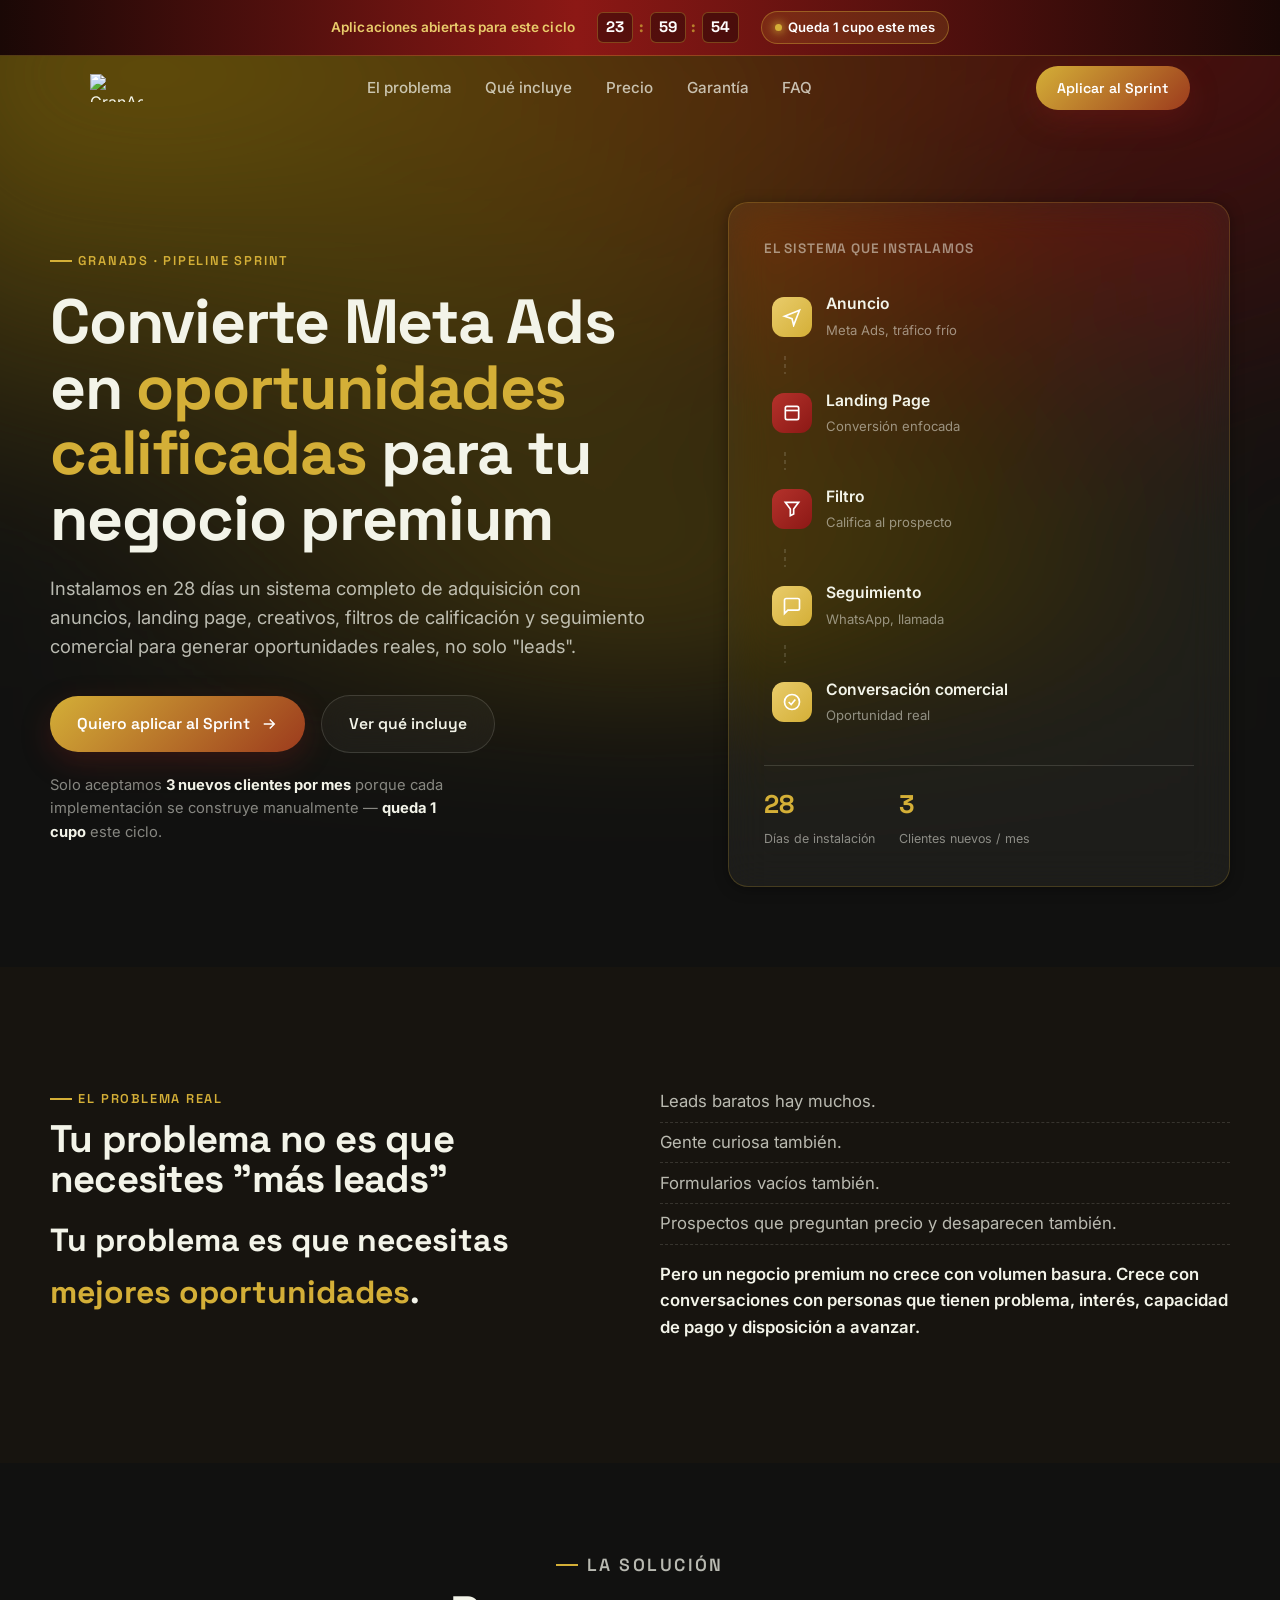
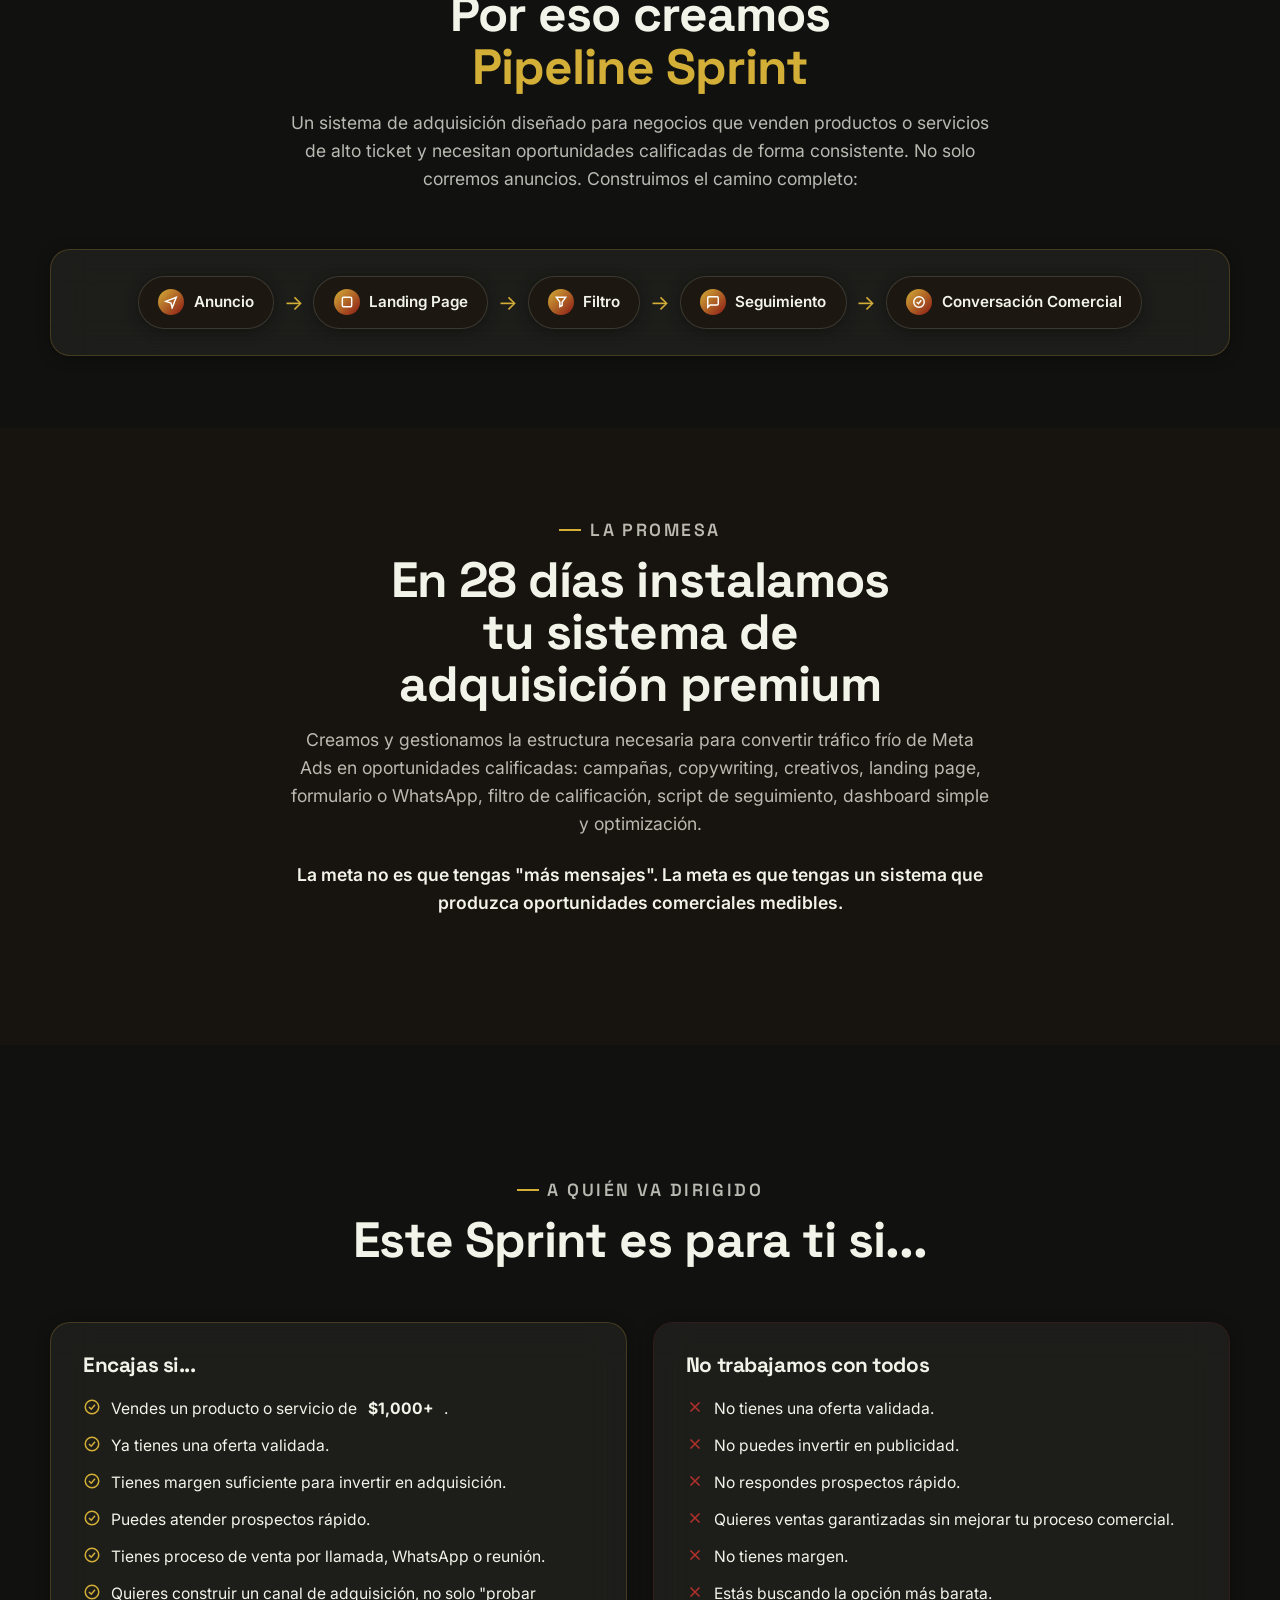
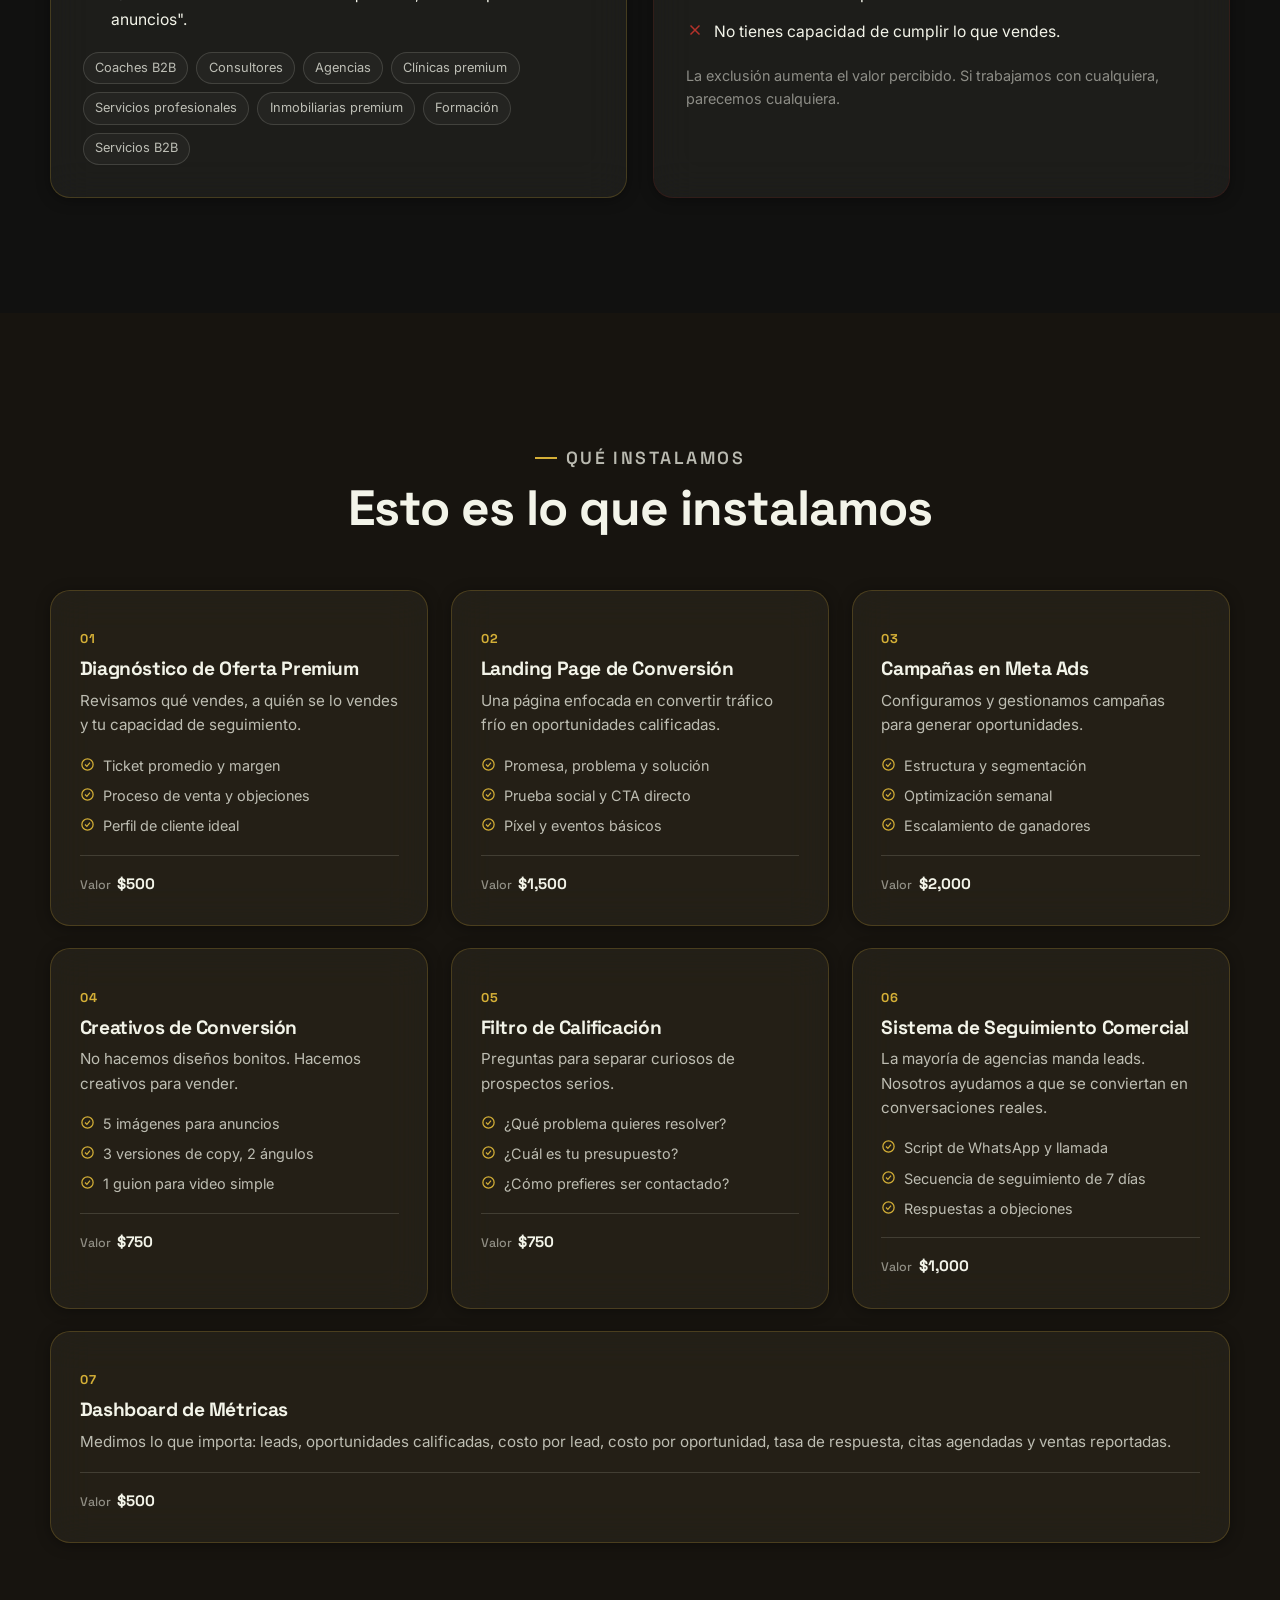
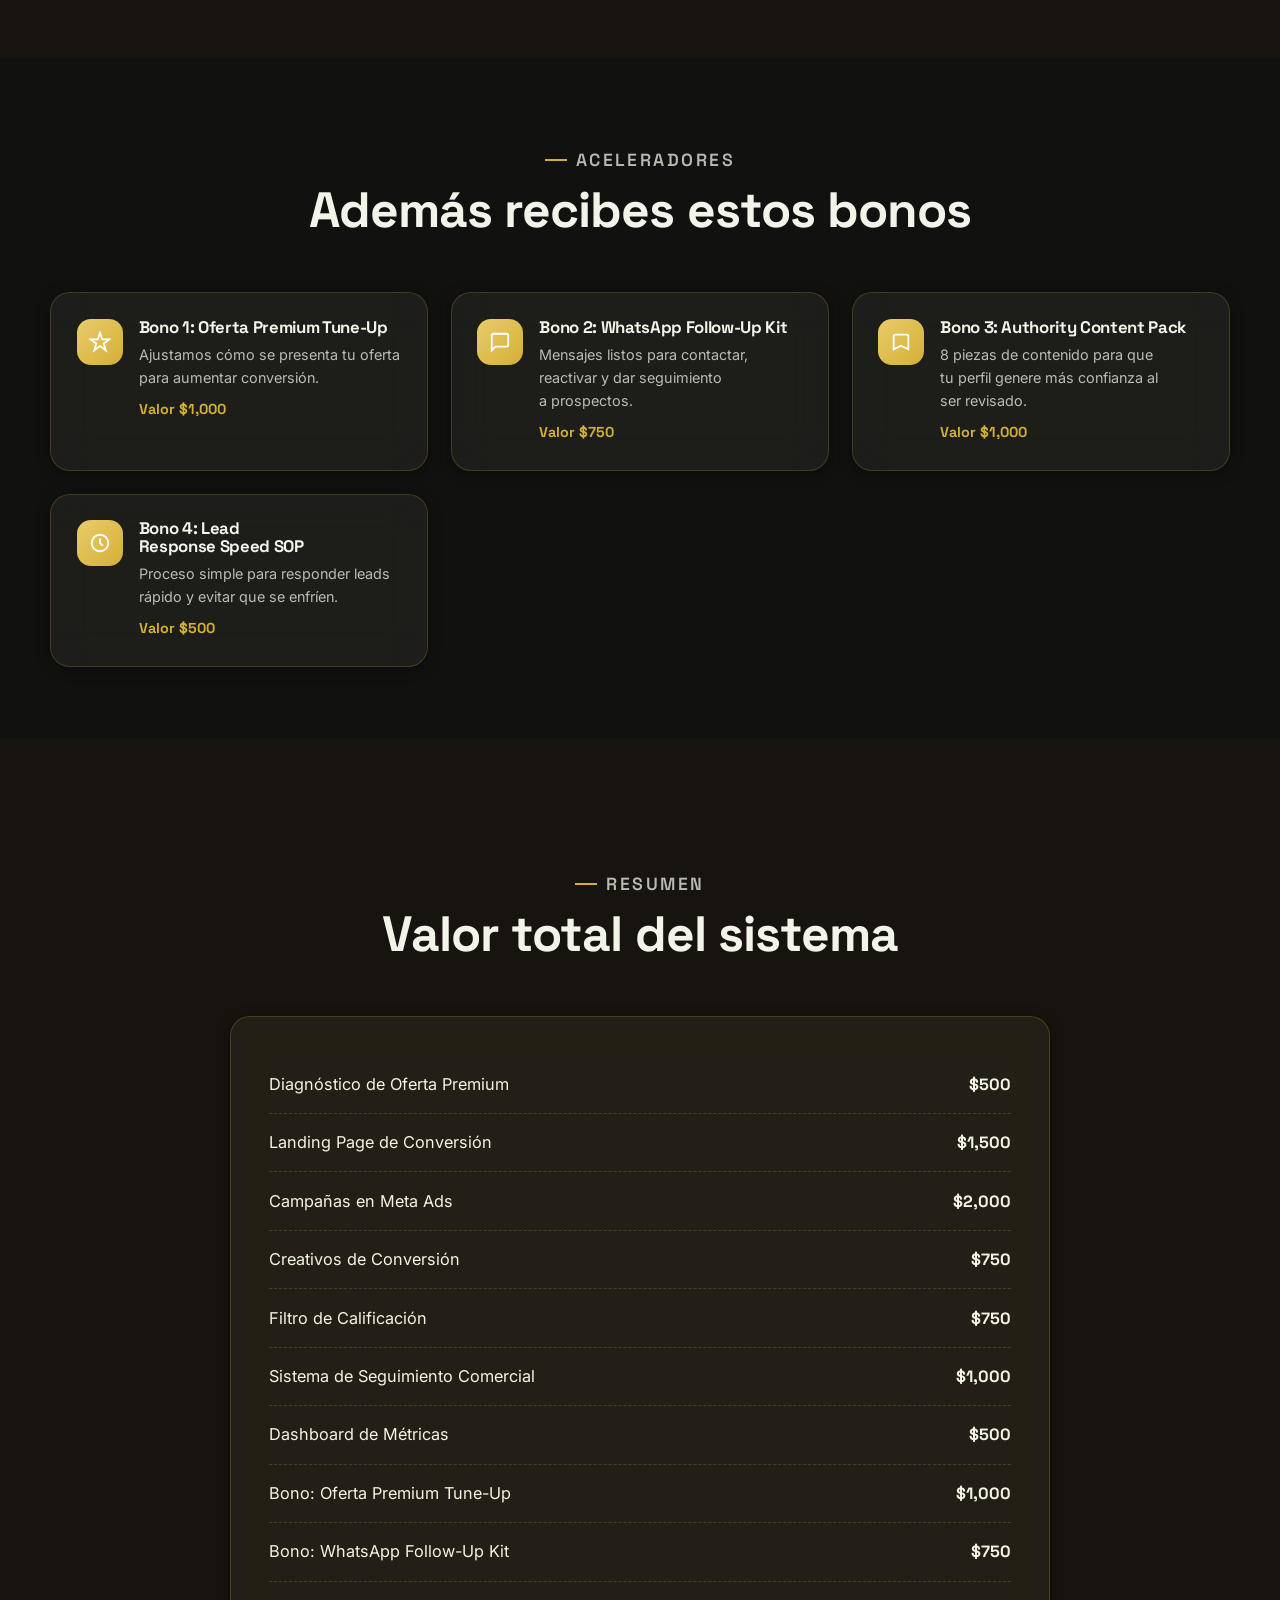
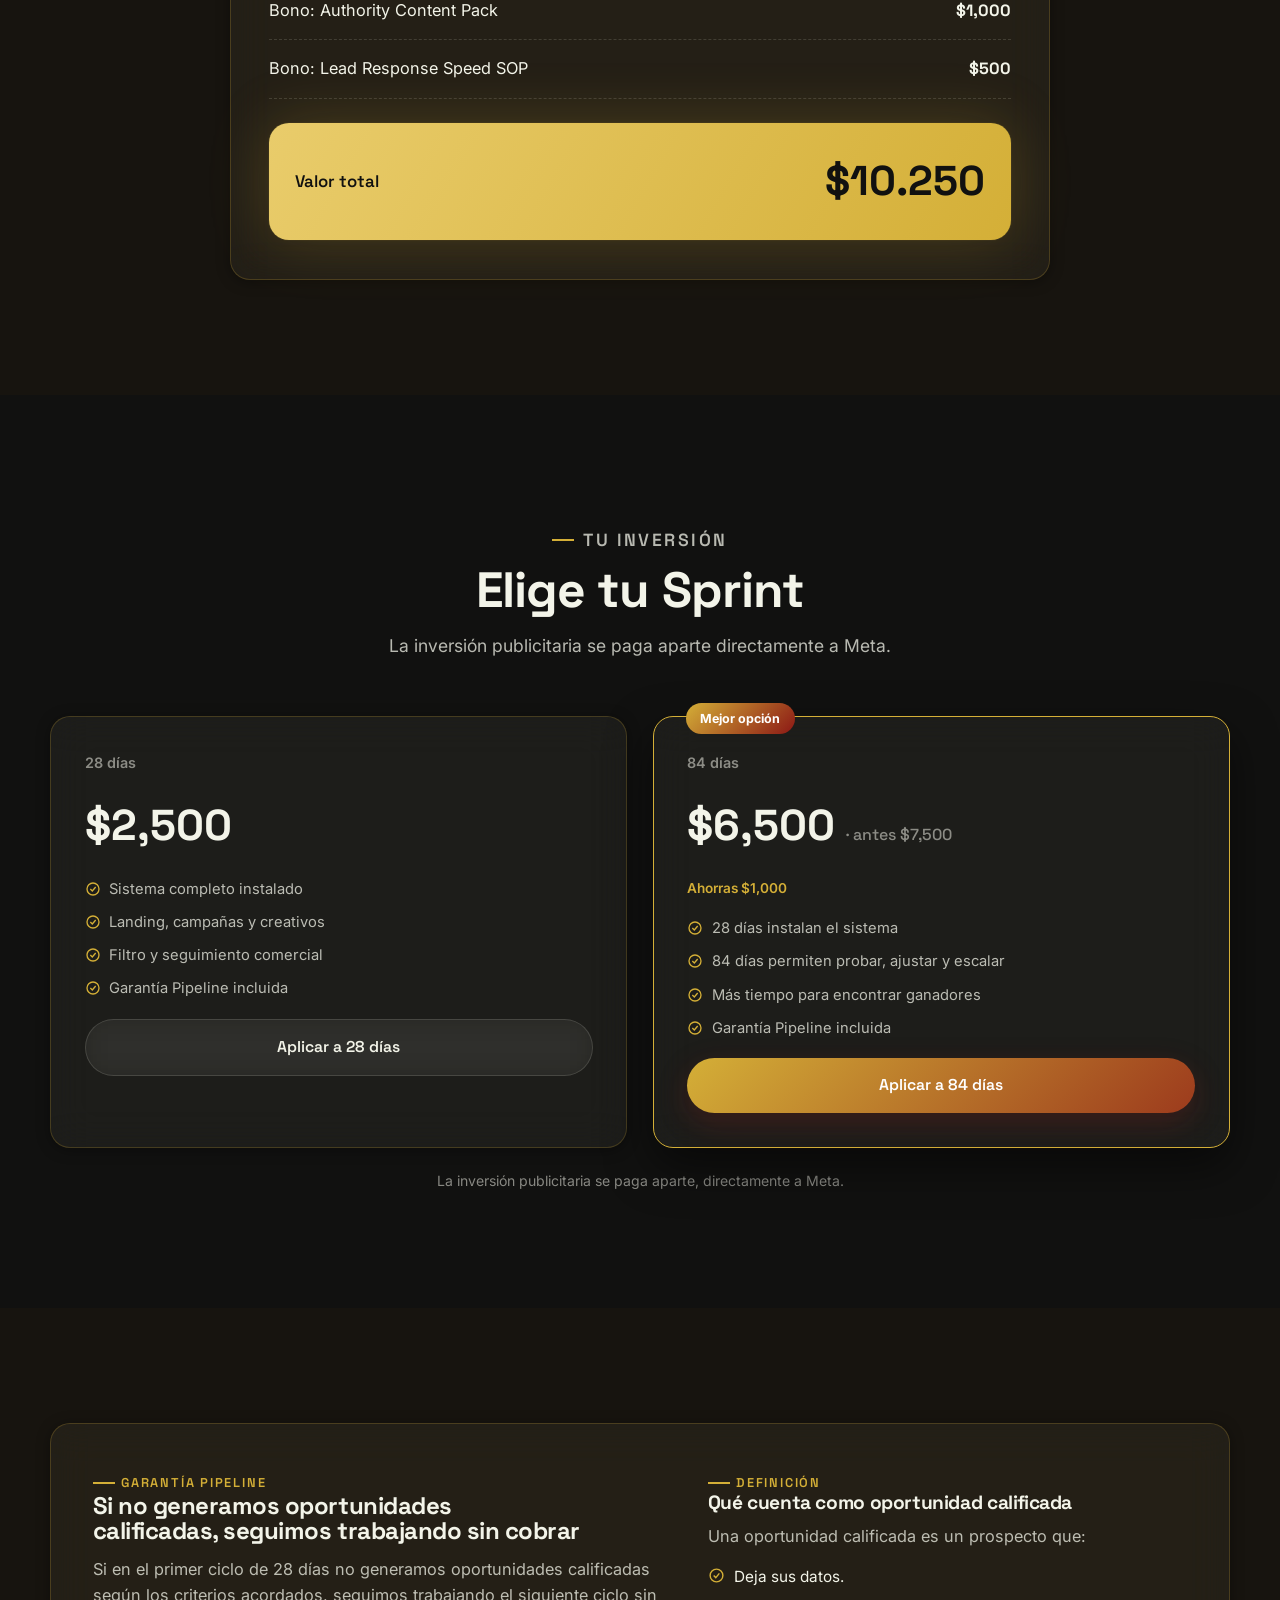
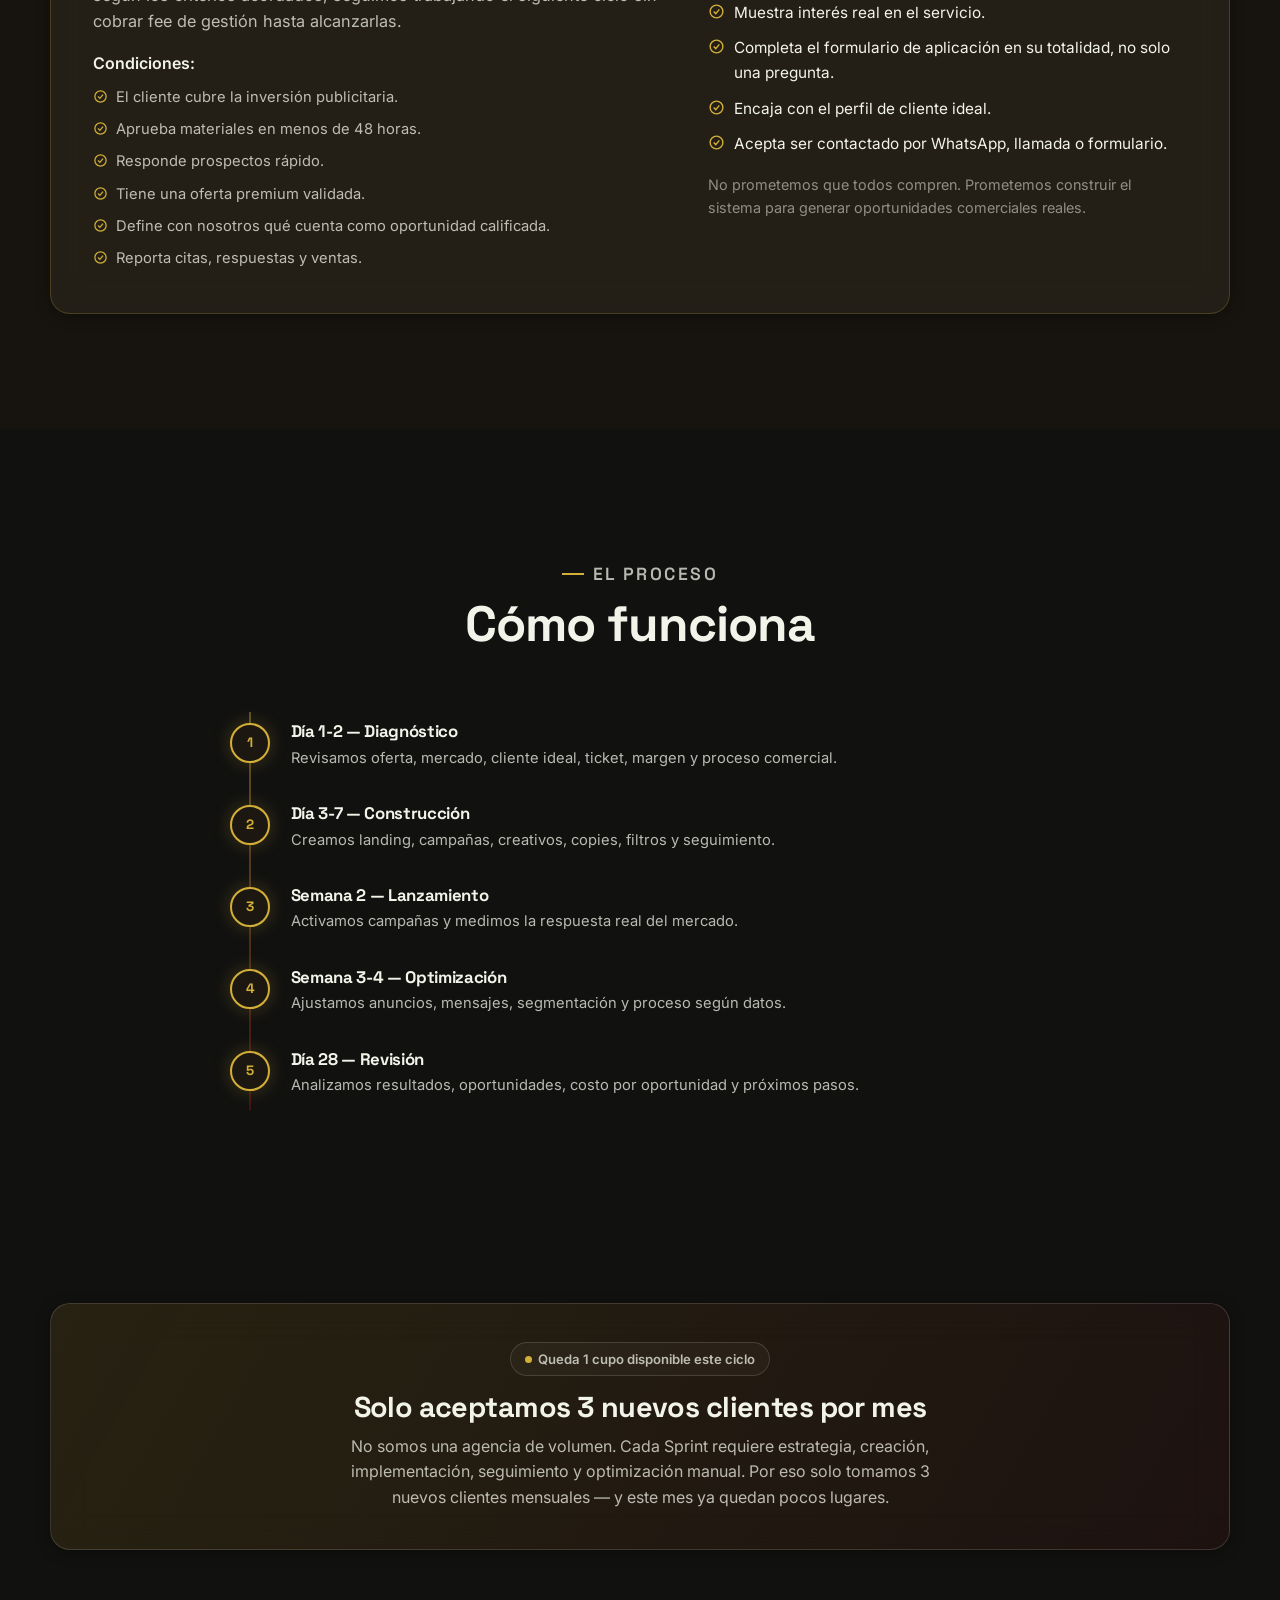
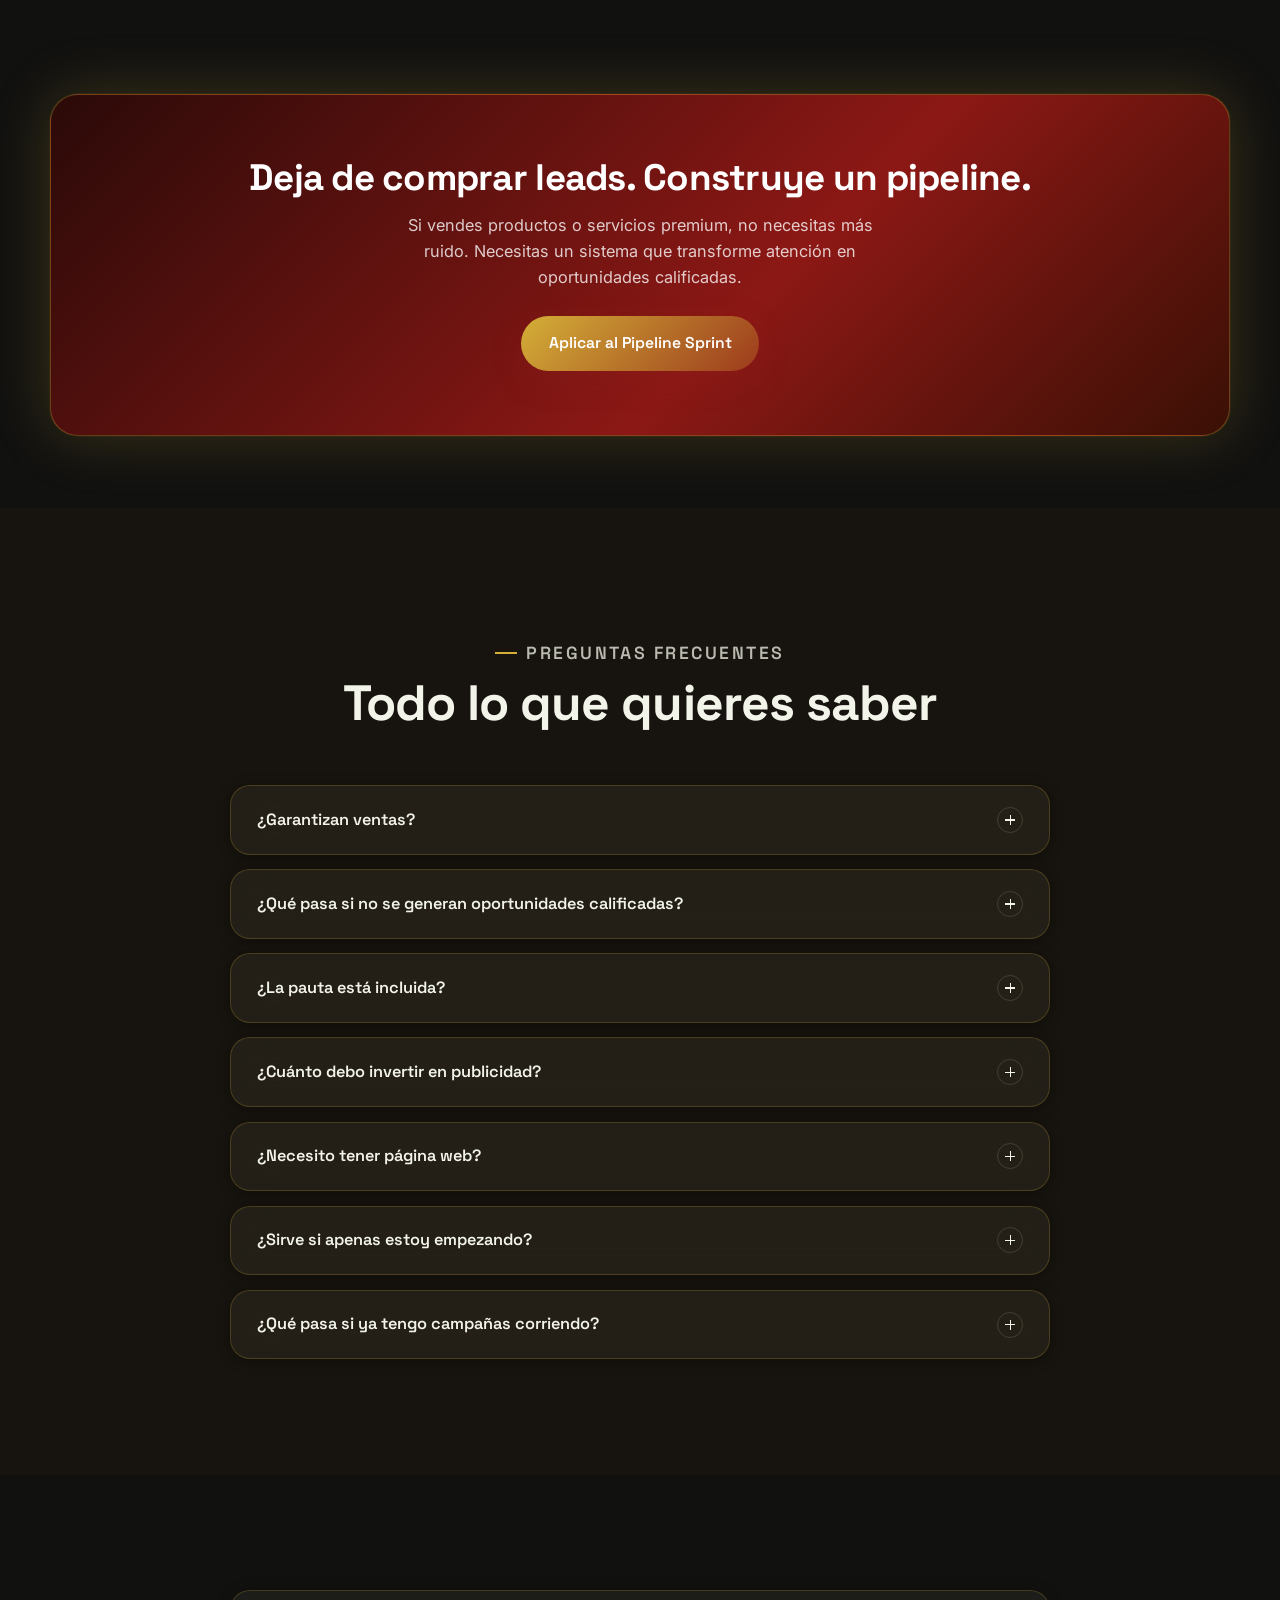
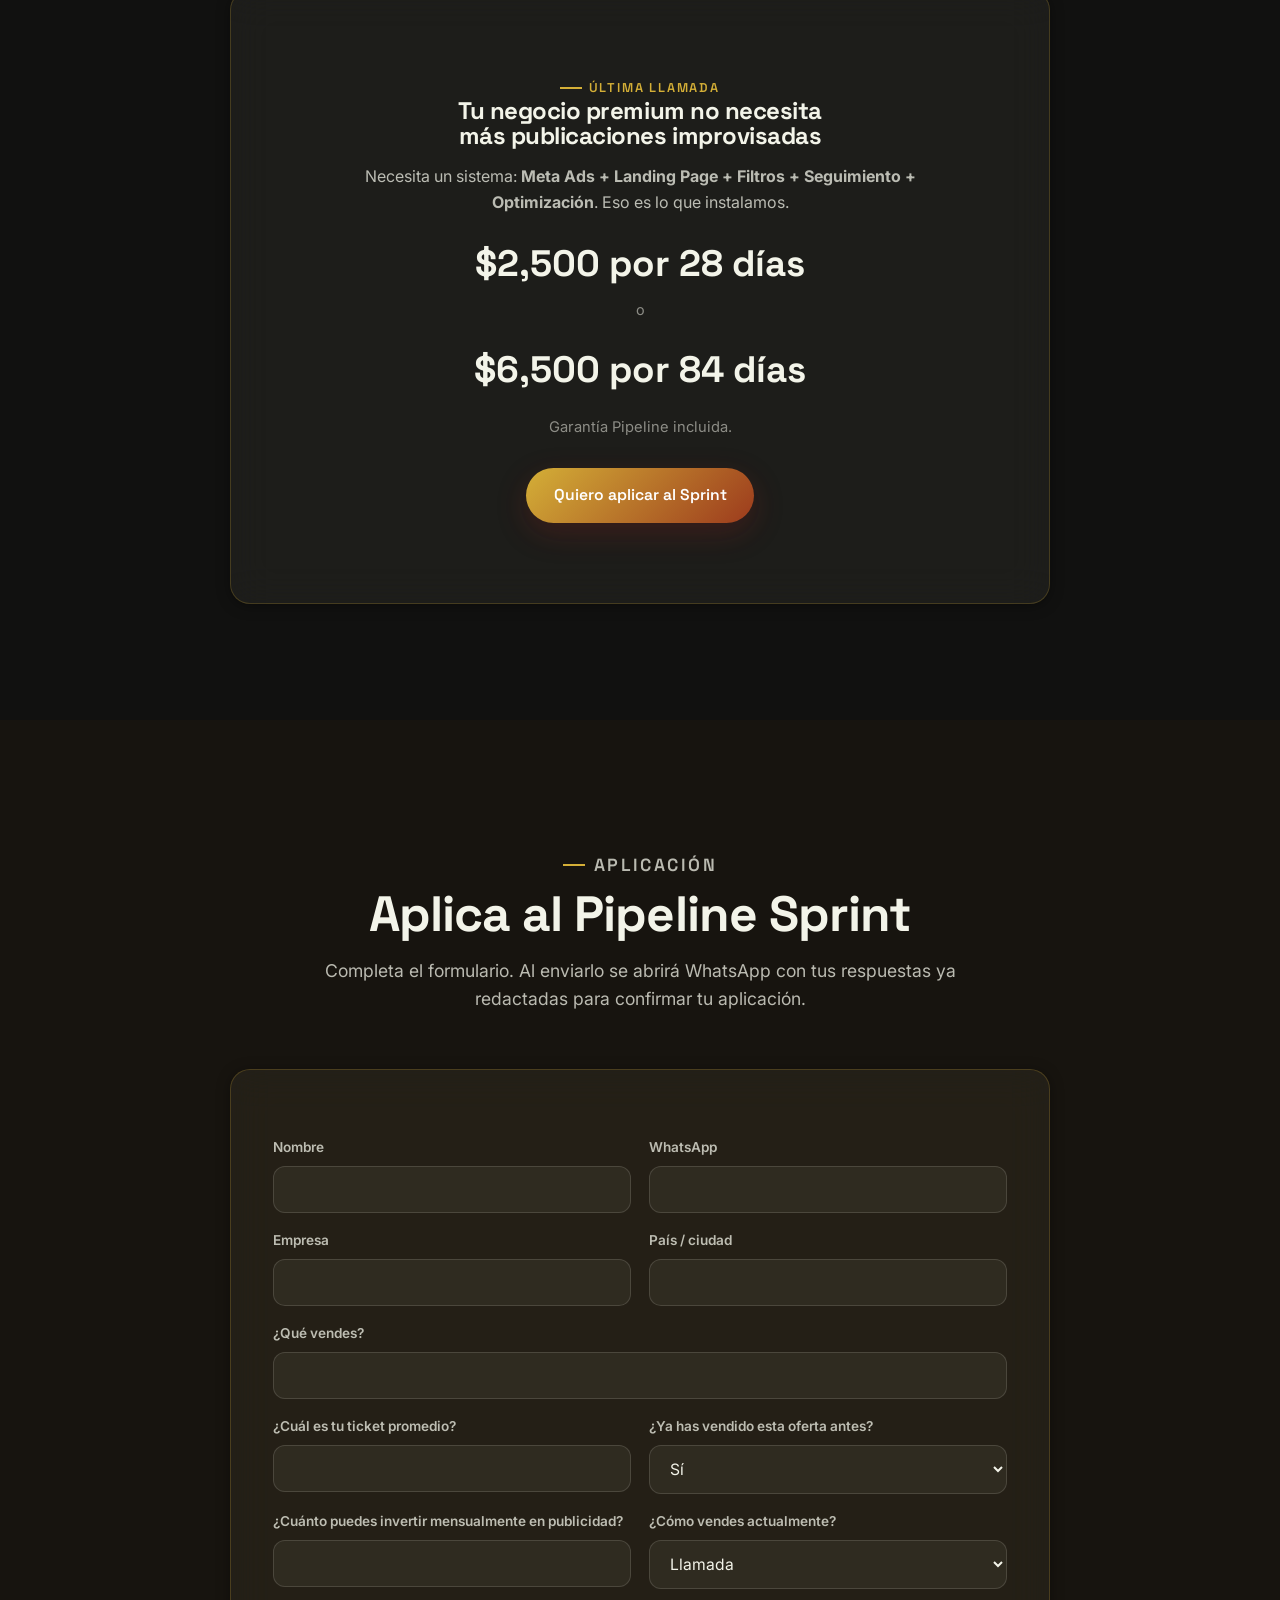
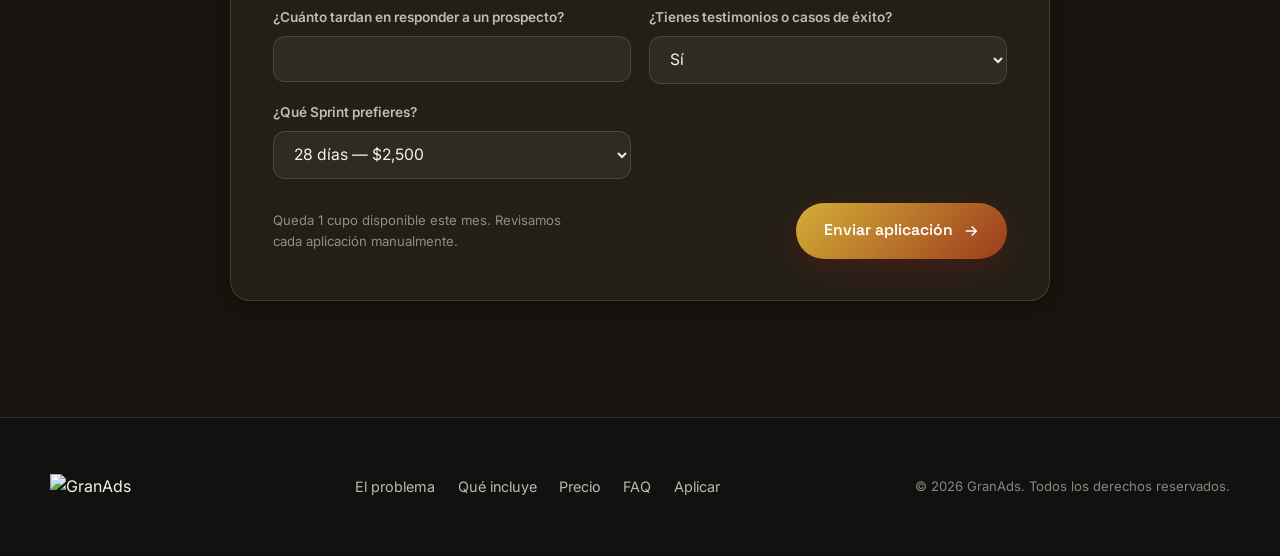
==== commit f043ee09: "Segunda Versión" ====
--- a/index.html
+++ b/index.html
@@ -3,8 +3,8 @@
 <head>
 <meta charset="UTF-8">
 <meta name="viewport" content="width=device-width, initial-scale=1">
-<title>GranAds — High Ticket Pipeline Sprint</title>
-<meta name="description" content="Instalamos en 28 días un sistema completo de adquisición con anuncios, landing page, filtros de calificación y seguimiento comercial para negocios high ticket.">
+<title>GranAds — Pipeline Sprint</title>
+<meta name="description" content="Instalamos en 28 días un sistema completo de adquisición con anuncios, landing page, filtros de calificación y seguimiento comercial para negocios premium.">
 
 <link rel="icon" href="assets/favicon-32.png" sizes="32x32">
 <link rel="apple-touch-icon" href="assets/apple-touch-icon.png">
@@ -13,18 +13,29 @@
 <link rel="preconnect" href="https://fonts.gstatic.com" crossorigin>
 <link rel="stylesheet" href="https://fonts.googleapis.com/css2?family=Space+Grotesk:wght@500;600;700&family=Inter:wght@400;500;600&display=swap">
 
-<link rel="preload" as="image" href="assets/img/logo-black.webp" fetchpriority="high">
+<link rel="preload" as="image" href="assets/img/logo-color-dark.webp" fetchpriority="high">
 <link rel="stylesheet" href="styles.css?v=20260724">
 </head>
 <body>
 <a href="#main" class="skip-link">Saltar al contenido</a>
+
+<!-- ============================= BARRA DE URGENCIA ============================= -->
+<div class="urgency-bar" id="urgencyBar">
+  <div class="urgency-inner">
+    <span class="urgency-msg">Aplicaciones abiertas para este ciclo</span>
+    <span class="urgency-timer" id="urgencyTimer" aria-live="off">
+      <span class="t-box" data-h>24</span><span class="t-sep">:</span><span class="t-box" data-m>00</span><span class="t-sep">:</span><span class="t-box" data-s>00</span>
+    </span>
+    <span class="urgency-slots"><span class="dot"></span>Queda 1 cupo este mes</span>
+  </div>
+</div>
 
 <!-- ============================= NAV ============================= -->
 <nav class="nav" id="siteNav">
   <div class="nav-glass" aria-hidden="true"></div>
   <div class="nav-inner">
     <a href="#main" class="nav-logo">
-      <img src="assets/img/logo-black.webp" alt="GranAds" width="120" height="63">
+      <img src="assets/img/logo-color-dark.webp" alt="GranAds" width="120" height="63">
     </a>
     <div class="nav-links">
       <a href="#problema">El problema</a>
@@ -46,8 +57,8 @@
     <div class="hero-mesh" aria-hidden="true"></div>
     <div class="container hero-grid">
       <div class="hero-content">
-        <p class="eyebrow">GranAds · High Ticket Pipeline Sprint</p>
-        <h1 class="hero-title reveal">Convierte Meta Ads en <em>oportunidades calificadas</em> para tu negocio high ticket</h1>
+        <p class="eyebrow">GranAds · Pipeline Sprint</p>
+        <h1 class="hero-title reveal">Convierte Meta Ads en <em>oportunidades calificadas</em> para tu negocio premium</h1>
         <p class="hero-sub reveal">Instalamos en 28 días un sistema completo de adquisición con anuncios, landing page, creativos, filtros de calificación y seguimiento comercial para generar oportunidades reales, no solo "leads".</p>
         <div class="hero-actions">
           <a href="#aplicar" class="btn btn-primary">
@@ -56,7 +67,7 @@
           </a>
           <a href="#incluye" class="btn btn-ghost">Ver qué incluye</a>
         </div>
-        <p class="hero-micro">Solo aceptamos <strong>3 nuevos clientes por mes</strong> porque cada implementación se construye manualmente.</p>
+        <p class="hero-micro">Solo aceptamos <strong>3 nuevos clientes por mes</strong> porque cada implementación se construye manualmente — <strong>queda 1 cupo</strong> este ciclo.</p>
       </div>
 
       <div class="hero-visual">
@@ -111,7 +122,7 @@
           <p>Gente curiosa también.</p>
           <p>Formularios vacíos también.</p>
           <p>Prospectos que preguntan precio y desaparecen también.</p>
-          <p style="border:none; padding-top:1rem; color:var(--ink); font-weight:600;">Pero un negocio high ticket no crece con volumen basura. Crece con conversaciones con personas que tienen problema, interés, capacidad de pago y disposición a avanzar.</p>
+          <p style="border:none; padding-top:1rem; color:var(--ink); font-weight:600;">Pero un negocio premium no crece con volumen basura. Crece con conversaciones con personas que tienen problema, interés, capacidad de pago y disposición a avanzar.</p>
         </div>
       </div>
     </div>
@@ -122,7 +133,7 @@
     <div class="container">
       <div class="section-head center">
         <p class="eyebrow">La solución</p>
-        <h2>Por eso creamos <span style="color:var(--accent)">High Ticket Pipeline Sprint</span></h2>
+        <h2>Por eso creamos <span style="color:var(--gold)">Pipeline Sprint</span></h2>
         <p>Un sistema de adquisición diseñado para negocios que venden productos o servicios de alto ticket y necesitan oportunidades calificadas de forma consistente. No solo corremos anuncios. Construimos el camino completo:</p>
       </div>
       <div class="flow-strip card reveal">
@@ -144,7 +155,7 @@
     <div class="container-narrow">
       <div class="section-head center">
         <p class="eyebrow">La promesa</p>
-        <h2>En 28 días instalamos tu sistema de adquisición high ticket</h2>
+        <h2>En 28 días instalamos tu sistema de adquisición premium</h2>
         <p>Creamos y gestionamos la estructura necesaria para convertir tráfico frío de Meta Ads en oportunidades calificadas: campañas, copywriting, creativos, landing page, formulario o WhatsApp, filtro de calificación, script de seguimiento, dashboard simple y optimización.</p>
         <p style="margin-top:1.4rem; font-weight:600; color:var(--ink);">La meta no es que tengas "más mensajes". La meta es que tengas un sistema que produzca oportunidades comerciales medibles.</p>
       </div>
@@ -172,7 +183,7 @@
           <div class="who-tags">
             <span class="tag">Coaches B2B</span><span class="tag">Consultores</span><span class="tag">Agencias</span>
             <span class="tag">Clínicas premium</span><span class="tag">Servicios profesionales</span>
-            <span class="tag">Inmobiliarias high ticket</span><span class="tag">Formación</span><span class="tag">Servicios B2B</span>
+            <span class="tag">Inmobiliarias premium</span><span class="tag">Formación</span><span class="tag">Servicios B2B</span>
           </div>
         </div>
         <div class="who-card card who-no reveal">
@@ -203,7 +214,7 @@
 
         <div class="feature-card card reveal">
           <p class="f-index">01</p>
-          <h3>Diagnóstico de Oferta High Ticket</h3>
+          <h3>Diagnóstico de Oferta Premium</h3>
           <p>Revisamos qué vendes, a quién se lo vendes y tu capacidad de seguimiento.</p>
           <ul>
             <li><svg viewBox="0 0 24 24" fill="none" stroke="currentColor" stroke-width="2"><path d="M8 12l3 3 5-6"/><circle cx="12" cy="12" r="9"/></svg> Ticket promedio y margen</li>
@@ -295,7 +306,7 @@
         <div class="bonus-card card reveal">
           <span class="b-ico"><svg viewBox="0 0 24 24" fill="none" stroke="#fff" stroke-width="2"><path d="M12 2l2.4 7.2H22l-6 4.6 2.3 7.2-6.3-4.6L5.7 21l2.3-7.2-6-4.6h7.6z"/></svg></span>
           <div>
-            <h4>Bono 1: Oferta High Ticket Tune-Up</h4>
+            <h4>Bono 1: Oferta Premium Tune-Up</h4>
             <p>Ajustamos cómo se presenta tu oferta para aumentar conversión.</p>
             <p class="b-value">Valor $1,000</p>
           </div>
@@ -337,14 +348,14 @@
       </div>
       <div class="card" style="padding:clamp(1.6rem,4vw,2.4rem);">
         <div class="stack-list">
-          <div class="stack-row"><span>Diagnóstico de Oferta High Ticket</span><span class="stack-price">$500</span></div>
+          <div class="stack-row"><span>Diagnóstico de Oferta Premium</span><span class="stack-price">$500</span></div>
           <div class="stack-row"><span>Landing Page de Conversión</span><span class="stack-price">$1,500</span></div>
           <div class="stack-row"><span>Campañas en Meta Ads</span><span class="stack-price">$2,000</span></div>
           <div class="stack-row"><span>Creativos de Conversión</span><span class="stack-price">$750</span></div>
           <div class="stack-row"><span>Filtro de Calificación</span><span class="stack-price">$750</span></div>
           <div class="stack-row"><span>Sistema de Seguimiento Comercial</span><span class="stack-price">$1,000</span></div>
           <div class="stack-row"><span>Dashboard de Métricas</span><span class="stack-price">$500</span></div>
-          <div class="stack-row"><span>Bono: Oferta High Ticket Tune-Up</span><span class="stack-price">$1,000</span></div>
+          <div class="stack-row"><span>Bono: Oferta Premium Tune-Up</span><span class="stack-price">$1,000</span></div>
           <div class="stack-row"><span>Bono: WhatsApp Follow-Up Kit</span><span class="stack-price">$750</span></div>
           <div class="stack-row"><span>Bono: Authority Content Pack</span><span class="stack-price">$1,000</span></div>
           <div class="stack-row"><span>Bono: Lead Response Speed SOP</span><span class="stack-price">$500</span></div>
@@ -408,7 +419,7 @@
             <li><svg viewBox="0 0 24 24" fill="none" stroke="currentColor" stroke-width="2"><path d="M8 12l3 3 5-6"/><circle cx="12" cy="12" r="9"/></svg> El cliente cubre la inversión publicitaria.</li>
             <li><svg viewBox="0 0 24 24" fill="none" stroke="currentColor" stroke-width="2"><path d="M8 12l3 3 5-6"/><circle cx="12" cy="12" r="9"/></svg> Aprueba materiales en menos de 48 horas.</li>
             <li><svg viewBox="0 0 24 24" fill="none" stroke="currentColor" stroke-width="2"><path d="M8 12l3 3 5-6"/><circle cx="12" cy="12" r="9"/></svg> Responde prospectos rápido.</li>
-            <li><svg viewBox="0 0 24 24" fill="none" stroke="currentColor" stroke-width="2"><path d="M8 12l3 3 5-6"/><circle cx="12" cy="12" r="9"/></svg> Tiene una oferta high ticket validada.</li>
+            <li><svg viewBox="0 0 24 24" fill="none" stroke="currentColor" stroke-width="2"><path d="M8 12l3 3 5-6"/><circle cx="12" cy="12" r="9"/></svg> Tiene una oferta premium validada.</li>
             <li><svg viewBox="0 0 24 24" fill="none" stroke="currentColor" stroke-width="2"><path d="M8 12l3 3 5-6"/><circle cx="12" cy="12" r="9"/></svg> Define con nosotros qué cuenta como oportunidad calificada.</li>
             <li><svg viewBox="0 0 24 24" fill="none" stroke="currentColor" stroke-width="2"><path d="M8 12l3 3 5-6"/><circle cx="12" cy="12" r="9"/></svg> Reporta citas, respuestas y ventas.</li>
           </ul>
@@ -420,7 +431,7 @@
           <ul class="qo-list">
             <li><svg viewBox="0 0 24 24" fill="none" stroke="currentColor" stroke-width="2"><path d="M8 12l3 3 5-6"/><circle cx="12" cy="12" r="9"/></svg> Deja sus datos.</li>
             <li><svg viewBox="0 0 24 24" fill="none" stroke="currentColor" stroke-width="2"><path d="M8 12l3 3 5-6"/><circle cx="12" cy="12" r="9"/></svg> Muestra interés real en el servicio.</li>
-            <li><svg viewBox="0 0 24 24" fill="none" stroke="currentColor" stroke-width="2"><path d="M8 12l3 3 5-6"/><circle cx="12" cy="12" r="9"/></svg> Responde preguntas de filtro.</li>
+            <li><svg viewBox="0 0 24 24" fill="none" stroke="currentColor" stroke-width="2"><path d="M8 12l3 3 5-6"/><circle cx="12" cy="12" r="9"/></svg> Completa el formulario de aplicación en su totalidad, no solo una pregunta.</li>
             <li><svg viewBox="0 0 24 24" fill="none" stroke="currentColor" stroke-width="2"><path d="M8 12l3 3 5-6"/><circle cx="12" cy="12" r="9"/></svg> Encaja con el perfil de cliente ideal.</li>
             <li><svg viewBox="0 0 24 24" fill="none" stroke="currentColor" stroke-width="2"><path d="M8 12l3 3 5-6"/><circle cx="12" cy="12" r="9"/></svg> Acepta ser contactado por WhatsApp, llamada o formulario.</li>
           </ul>
@@ -481,8 +492,9 @@
   <section class="section section-tight">
     <div class="container">
       <div class="scarcity card reveal">
+        <span class="badge" style="margin-bottom:1rem;"><span class="dot"></span>Queda 1 cupo disponible este ciclo</span>
         <h3>Solo aceptamos 3 nuevos clientes por mes</h3>
-        <p>No somos una agencia de volumen. Cada Sprint requiere estrategia, creación, implementación, seguimiento y optimización manual. Por eso solo tomamos 3 nuevos clientes mensuales.</p>
+        <p>No somos una agencia de volumen. Cada Sprint requiere estrategia, creación, implementación, seguimiento y optimización manual. Por eso solo tomamos 3 nuevos clientes mensuales — y este mes ya quedan pocos lugares.</p>
       </div>
     </div>
   </section>
@@ -491,8 +503,8 @@
     <div class="container">
       <div class="mid-cta reveal">
         <h3>Deja de comprar leads. Construye un pipeline.</h3>
-        <p>Si vendes high ticket, no necesitas más ruido. Necesitas un sistema que transforme atención en oportunidades calificadas.</p>
-        <a href="#aplicar" class="btn btn-primary">Aplicar al High Ticket Pipeline Sprint</a>
+        <p>Si vendes productos o servicios premium, no necesitas más ruido. Necesitas un sistema que transforme atención en oportunidades calificadas.</p>
+        <a href="#aplicar" class="btn btn-primary">Aplicar al Pipeline Sprint</a>
       </div>
     </div>
   </section>
@@ -519,7 +531,7 @@
         </div>
         <div class="faq-item card">
           <button class="faq-q" aria-expanded="false">¿Cuánto debo invertir en publicidad? <span class="faq-plus" aria-hidden="true"></span></button>
-          <div class="faq-a"><p>Depende del mercado y del ticket. Para high ticket, recomendamos empezar con un presupuesto suficiente para recopilar datos reales y optimizar.</p></div>
+          <div class="faq-a"><p>Depende del mercado y del ticket. Para ofertas premium, recomendamos empezar con un presupuesto suficiente para recopilar datos reales y optimizar.</p></div>
         </div>
         <div class="faq-item card">
           <button class="faq-q" aria-expanded="false">¿Necesito tener página web? <span class="faq-plus" aria-hidden="true"></span></button>
@@ -542,7 +554,7 @@
     <div class="container-narrow">
       <div class="final-cta card reveal">
         <p class="eyebrow" style="justify-content:center;">Última llamada</p>
-        <h2>Tu negocio high ticket no necesita más publicaciones improvisadas</h2>
+        <h2>Tu negocio premium no necesita más publicaciones improvisadas</h2>
         <p style="margin-top:1rem; color:var(--ink-soft);">Necesita un sistema: <strong>Meta Ads + Landing Page + Filtros + Seguimiento + Optimización</strong>. Eso es lo que instalamos.</p>
         <p class="fc-price">$2,500 por 28 días</p>
         <p class="fc-or">o</p>
@@ -558,7 +570,7 @@
     <div class="container-narrow">
       <div class="section-head center">
         <p class="eyebrow">Aplicación</p>
-        <h2>Aplica al High Ticket Pipeline Sprint</h2>
+        <h2>Aplica al Pipeline Sprint</h2>
         <p>Completa el formulario. Al enviarlo se abrirá WhatsApp con tus respuestas ya redactadas para confirmar tu aplicación.</p>
       </div>
       <form class="form-card card" id="applyForm" novalidate>
@@ -591,7 +603,7 @@
           </div>
         </div>
         <div class="form-foot">
-          <p class="form-note">Solo aceptamos 3 nuevos clientes por mes. Revisamos cada aplicación manualmente.</p>
+          <p class="form-note">Queda 1 cupo disponible este mes. Revisamos cada aplicación manualmente.</p>
           <button type="submit" class="btn btn-primary">
             Enviar aplicación
             <svg viewBox="0 0 24 24" fill="none" stroke="currentColor" stroke-width="2"><path d="M5 12h14M13 6l6 6-6 6"/></svg>
@@ -606,7 +618,7 @@
 <!-- ============================= FOOTER ============================= -->
 <footer class="footer">
   <div class="container footer-grid">
-    <a href="#main" class="footer-logo"><img src="assets/img/logo-black.webp" alt="GranAds" width="110" height="57"></a>
+    <a href="#main" class="footer-logo"><img src="assets/img/logo-color-dark.webp" alt="GranAds" width="110" height="57"></a>
     <div class="footer-links">
       <a href="#problema">El problema</a>
       <a href="#incluye">Qué incluye</a>
--- a/styles.css
+++ b/styles.css
@@ -1,5 +1,5 @@
 /* =============================================================
-   GranAds — High Ticket Pipeline Sprint
+   GranAds — Pipeline Sprint
    1. Tokens
    ============================================================= */
 @property --mesh-angle {
@@ -9,29 +9,30 @@
 }
 
 :root {
-  /* Palette — derived from the GranAds mark (gold arrow, maroon peak, ink) */
-  --bg:        #FBF9F4;
-  --bg-2:      #F2EDE1;
-  --paper:     #FFFFFF;
-  --glass:     rgba(255, 255, 255, 0.55);
-  --glass-2:   rgba(255, 255, 255, 0.32);
-  --glass-border: rgba(255, 255, 255, 0.65);
-
-  --ink:       #18150F;
-  --ink-soft:  #423C32;
-  --ink-mute:  #736B5C;
-
-  --accent:    #8B1F1D;   /* maroon — from the "A" peak */
-  --accent-soft: #A83A2E;
-  --gold:      #C9A227;   /* gold — from the arrow */
-  --gold-soft: #E4C568;
-
-  --line:      rgba(24, 21, 15, 0.12);
-  --line-soft: rgba(24, 21, 15, 0.07);
-
-  --shadow-sm: 0 2px 10px rgba(24, 21, 15, 0.06);
-  --shadow-md: 0 18px 40px rgba(24, 21, 15, 0.10);
-  --shadow-lg: 0 30px 70px rgba(24, 21, 15, 0.16);
+  /* Palette — official GranAds brand colors (luxury dark theme) */
+  --bg:        #111110;   /* negro */
+  --bg-2:      #17140F;
+  --paper:     #1C1811;
+  --glass:     rgba(243, 244, 233, 0.05);
+  --glass-2:   rgba(243, 244, 233, 0.035);
+  --glass-border: rgba(212, 175, 55, 0.22);
+
+  --ink:       #F3F4E9;   /* crema — texto principal sobre negro */
+  --ink-soft:  rgba(243, 244, 233, 0.74);
+  --ink-mute:  rgba(243, 244, 233, 0.52);
+
+  --accent:    #8C1815;   /* vinotinto */
+  --accent-soft: #B4322B;
+  --gold:      #D4AF37;   /* dorado */
+  --gold-soft: #E9CC6B;
+
+  --line:      rgba(243, 244, 233, 0.14);
+  --line-soft: rgba(243, 244, 233, 0.08);
+
+  --shadow-sm: 0 2px 14px rgba(0, 0, 0, 0.35);
+  --shadow-md: 0 18px 45px rgba(0, 0, 0, 0.5);
+  --shadow-lg: 0 30px 80px rgba(0, 0, 0, 0.6);
+  --glow-gold: 0 0 1px rgba(212,175,55,0.6), 0 0 60px rgba(212,175,55,0.22);
 
   --radius-sm: 12px;
   --radius-md: 20px;
@@ -46,6 +47,7 @@
   --ease-bounce: cubic-bezier(0.34, 1.56, 0.64, 1);
 
   --nav-h: 84px;
+  --urgency-h: 46px;
 }
 
 /* =============================================================
@@ -56,7 +58,7 @@
   -webkit-text-size-adjust: 100%;
   tab-size: 2;
   scroll-behavior: smooth;
-  scroll-padding-top: var(--nav-h);
+  scroll-padding-top: calc(var(--nav-h) + var(--urgency-h));
 }
 body {
   font-family: var(--sans);
@@ -82,10 +84,10 @@
   font-weight: 700;
 }
 ul { list-style: none; padding: 0; }
-::selection { background: var(--gold); color: var(--ink); }
+::selection { background: var(--gold); color: var(--bg); }
 
 :focus-visible {
-  outline: 2px solid var(--accent);
+  outline: 2px solid var(--gold);
   outline-offset: 3px;
   border-radius: 4px;
 }
@@ -129,7 +131,7 @@
   font-weight: 600;
   letter-spacing: .14em;
   text-transform: uppercase;
-  color: var(--accent);
+  color: var(--gold);
 }
 .eyebrow::before {
   content: "";
@@ -189,7 +191,7 @@
   border: 1px solid var(--line);
   color: var(--ink);
 }
-.btn-ghost:hover { border-color: var(--accent); color: var(--accent); }
+.btn-ghost:hover { border-color: var(--gold); color: var(--gold); }
 .btn-block { width: 100%; justify-content: center; }
 .btn svg { width: 18px; height: 18px; flex: none; }
 
@@ -202,7 +204,7 @@
   box-shadow: var(--shadow-sm);
 }
 @supports not (backdrop-filter: blur(1px)) {
-  .card { background: rgba(255,255,255,0.86); }
+  .card { background: rgba(28, 24, 17, 0.92); }
 }
 
 .badge {
@@ -220,14 +222,53 @@
 .badge .dot { width: 7px; height: 7px; border-radius: 50%; background: var(--gold); }
 
 /* =============================================================
+   4b. Urgency bar (countdown + cupos)
+   ============================================================= */
+.urgency-bar {
+  position: fixed;
+  inset-inline: 0; top: 0; z-index: 700;
+  min-height: var(--urgency-h);
+  display: flex; align-items: center;
+  background: linear-gradient(90deg, #1a0806, var(--accent) 45%, #1a0806);
+  border-bottom: 1px solid rgba(212,175,55,0.3);
+  padding: .5rem clamp(1rem, 3vw, 2rem);
+}
+.urgency-inner {
+  max-width: 1180px; margin-inline: auto;
+  display: flex; flex-wrap: wrap; align-items: center; justify-content: center;
+  gap: .6rem 1.4rem; text-align: center;
+}
+.urgency-msg { font-size: .85rem; font-weight: 600; color: var(--gold-soft); letter-spacing: .01em; }
+.urgency-timer {
+  display: inline-flex; align-items: center; gap: .35rem;
+  font-family: var(--display); font-weight: 700; font-size: .95rem; color: #fff;
+}
+.urgency-timer .t-box {
+  background: rgba(0,0,0,0.35); border: 1px solid rgba(212,175,55,0.35);
+  border-radius: 6px; padding: .15rem .5rem; min-width: 2.2em; text-align: center;
+}
+.urgency-timer .t-sep { color: var(--gold); opacity: .7; }
+.urgency-slots {
+  display: inline-flex; align-items: center; gap: .4rem;
+  font-size: .82rem; font-weight: 600; color: #fff;
+  background: rgba(212,175,55,0.14); border: 1px solid rgba(212,175,55,0.4);
+  padding: .3rem .8rem; border-radius: 999px;
+}
+.urgency-slots .dot { width: 7px; height: 7px; border-radius: 50%; background: var(--gold); box-shadow: 0 0 8px 2px rgba(212,175,55,0.7); animation: pulseDot 1.8s ease-in-out infinite; }
+@keyframes pulseDot { 0%, 100% { opacity: 1; } 50% { opacity: .35; } }
+@media (min-width: 720px) { .urgency-bar { padding-block: .7rem; } }
+
+/* =============================================================
    5. Nav
    ============================================================= */
 .nav {
-  position: fixed; inset-inline: 0; top: 0; z-index: 500;
+  position: fixed; inset-inline: 0; top: var(--urgency-h); z-index: 500;
   height: var(--nav-h);
   display: flex; align-items: center;
 }
 .nav-inner {
+  position: relative;
+  z-index: 2;
   width: 100%;
   max-width: 1180px;
   margin-inline: auto;
@@ -291,17 +332,17 @@
    ============================================================= */
 .hero {
   position: relative;
-  padding-top: calc(var(--nav-h) + clamp(2.5rem, 6vw, 4.5rem));
+  padding-top: calc(var(--nav-h) + var(--urgency-h) + clamp(2.5rem, 6vw, 4.5rem));
   padding-bottom: clamp(3rem, 8vw, 5rem);
   overflow: clip;
 }
 .hero-mesh {
   position: absolute; inset: -10% -10% 30% -10%; z-index: -2;
   background:
-    radial-gradient(at 18% 20%, rgba(201, 162, 39, 0.35) 0%, transparent 55%),
-    radial-gradient(at 82% 12%, rgba(139, 31, 29, 0.22) 0%, transparent 50%),
-    radial-gradient(at 50% 90%, rgba(201, 162, 39, 0.18) 0%, transparent 55%);
-  filter: blur(70px) saturate(140%);
+    radial-gradient(at 18% 20%, rgba(212, 175, 55, 0.42) 0%, transparent 55%),
+    radial-gradient(at 82% 12%, rgba(140, 24, 21, 0.38) 0%, transparent 50%),
+    radial-gradient(at 50% 95%, rgba(212, 175, 55, 0.24) 0%, transparent 55%);
+  filter: blur(80px) saturate(150%);
   animation: meshDrift 34s var(--ease-soft) infinite;
 }
 @keyframes meshDrift {
@@ -316,7 +357,7 @@
 .hero-content { max-width: 620px; }
 .hero-content .eyebrow { margin-bottom: 1.1rem; }
 .hero-title { font-size: clamp(2.3rem, 5.4vw, 3.9rem); }
-.hero-title em { font-style: normal; color: var(--accent); }
+.hero-title em { font-style: normal; color: var(--gold); }
 .hero-sub { margin-top: 1.4rem; font-size: 1.15rem; color: var(--ink-soft); max-width: 54ch; }
 .hero-actions { margin-top: 2.1rem; display: flex; flex-wrap: wrap; gap: 1rem; align-items: center; }
 .hero-micro { margin-top: 1.3rem; font-size: .92rem; color: var(--ink-mute); max-width: 46ch; }
@@ -366,7 +407,7 @@
   display: flex; gap: 1.5rem; flex-wrap: wrap;
   padding-top: 1.1rem; border-top: 1px solid var(--line);
 }
-.pipeline-count .num { font-family: var(--display); font-size: 1.6rem; font-weight: 700; color: var(--accent); }
+.pipeline-count .num { font-family: var(--display); font-size: 1.6rem; font-weight: 700; color: var(--gold); }
 .pipeline-count .lbl { font-size: .78rem; color: var(--ink-mute); }
 
 @media (min-width: 960px) {
@@ -394,7 +435,7 @@
   font-weight: 700;
   color: var(--ink);
 }
-.problem-punch em { color: var(--accent); font-style: normal; }
+.problem-punch em { color: var(--gold); font-style: normal; }
 @media (min-width: 860px) {
   .problem-grid { grid-template-columns: 1fr 1fr; align-items: start; }
 }
@@ -455,7 +496,7 @@
   display: flex; align-items: flex-start; gap: .5rem;
   font-size: .9rem; color: var(--ink-soft);
 }
-.feature-card li svg { width: 15px; height: 15px; margin-top: 3px; flex: none; color: var(--accent); }
+.feature-card li svg { width: 15px; height: 15px; margin-top: 3px; flex: none; color: var(--gold); }
 .feature-card .f-value {
   margin-top: 1.1rem; padding-top: 1rem; border-top: 1px solid var(--line);
   font-family: var(--display); font-weight: 700; color: var(--ink);
@@ -478,7 +519,7 @@
 .who-card li { display: flex; align-items: flex-start; gap: .65rem; font-size: .98rem; }
 .who-card li svg { width: 18px; height: 18px; flex: none; margin-top: 2px; }
 .who-yes svg { color: var(--gold); }
-.who-no svg { color: var(--accent); }
+.who-no svg { color: var(--accent-soft); }
 .who-no { border-color: rgba(139,31,29,0.18); }
 .who-card .who-tags { margin-top: 1.3rem; display: flex; flex-wrap: wrap; gap: .5rem; }
 .who-card .tag {
@@ -498,7 +539,7 @@
 .bonus-card .b-ico svg { width: 22px; height: 22px; color: #fff; }
 .bonus-card h4 { font-size: 1.05rem; }
 .bonus-card p { font-size: .9rem; color: var(--ink-soft); margin-top: .4rem; }
-.bonus-card .b-value { margin-top: .6rem; font-weight: 700; color: var(--accent); font-family: var(--display); }
+.bonus-card .b-value { margin-top: .6rem; font-weight: 700; color: var(--gold); font-family: var(--display); }
 
 /* =============================================================
    12. Value stack
@@ -515,7 +556,8 @@
   display: flex; justify-content: space-between; align-items: center; flex-wrap: wrap; gap: 1rem;
   background: linear-gradient(120deg, var(--gold-soft), var(--gold));
   border-radius: var(--radius-md);
-  color: #fff;
+  color: var(--bg);
+  box-shadow: var(--glow-gold);
 }
 .stack-total .stack-total-lbl { font-family: var(--display); font-weight: 600; font-size: 1.05rem; }
 .stack-total .stack-total-num { font-family: var(--display); font-size: clamp(1.8rem, 4vw, 2.6rem); font-weight: 700; }
@@ -545,7 +587,7 @@
 .price-card .p-days { font-size: .9rem; color: var(--ink-mute); font-weight: 600; }
 .price-card .p-amount { font-family: var(--display); font-size: clamp(2.1rem, 5vw, 2.7rem); font-weight: 700; }
 .price-card .p-amount span { font-size: 1rem; font-weight: 500; color: var(--ink-mute); }
-.price-card .p-save { font-size: .85rem; color: var(--accent); font-weight: 600; }
+.price-card .p-save { font-size: .85rem; color: var(--gold); font-weight: 600; }
 .price-card ul { display: flex; flex-direction: column; gap: .6rem; }
 .price-card li { display: flex; gap: .55rem; font-size: .92rem; color: var(--ink-soft); }
 .price-card li svg { width: 16px; height: 16px; color: var(--gold); flex: none; margin-top: 3px; }
@@ -562,7 +604,7 @@
 .guarantee-card .g-text { color: var(--ink-soft); font-size: 1.02rem; margin-top: .8rem; }
 .guarantee-conditions { display: flex; flex-direction: column; gap: .55rem; margin-top: .6rem; }
 .guarantee-conditions li { display: flex; gap: .55rem; font-size: .92rem; color: var(--ink-soft); }
-.guarantee-conditions li svg { width: 15px; height: 15px; color: var(--accent); margin-top: 3px; flex: none; }
+.guarantee-conditions li svg { width: 15px; height: 15px; color: var(--gold); margin-top: 3px; flex: none; }
 @media (min-width: 860px) { .guarantee-card { grid-template-columns: 1.1fr .9fr; } }
 
 .qo-list { display: flex; flex-direction: column; gap: .7rem; margin-top: 1rem; }
@@ -585,7 +627,8 @@
   background: var(--paper); border: 2px solid var(--gold);
   display: flex; align-items: center; justify-content: center;
   font-family: var(--display); font-weight: 700; font-size: .85rem;
-  color: var(--accent); z-index: 1;
+  color: var(--gold); z-index: 1;
+  box-shadow: 0 0 18px rgba(212,175,55,0.25);
 }
 .timeline-body h4 { font-size: 1.05rem; }
 .timeline-body p { font-size: .92rem; color: var(--ink-soft); margin-top: .35rem; }
@@ -606,11 +649,13 @@
   text-align: center;
   padding: clamp(2.5rem, 6vw, 4rem);
   border-radius: var(--radius-lg);
-  background: linear-gradient(135deg, var(--ink) 0%, #2b241a 100%);
+  background: linear-gradient(135deg, #2a0a08 0%, var(--accent) 60%, #3a1005 100%);
+  border: 1px solid rgba(212,175,55,0.3);
+  box-shadow: var(--glow-gold);
   color: #fff;
 }
 .mid-cta h3 { font-size: clamp(1.5rem, 3.6vw, 2.3rem); color: #fff; }
-.mid-cta p { margin-top: .9rem; color: rgba(255,255,255,0.72); max-width: 56ch; margin-inline: auto; font-size: 1.02rem; }
+.mid-cta p { margin-top: .9rem; color: rgba(255,255,255,0.78); max-width: 56ch; margin-inline: auto; font-size: 1.02rem; }
 .mid-cta .btn-primary { margin-top: 1.6rem; }
 
 /* =============================================================
@@ -674,15 +719,18 @@
   padding: .8rem 1rem;
   border-radius: var(--radius-sm);
   border: 1px solid var(--line);
-  background: rgba(255,255,255,0.7);
+  background: rgba(243, 244, 233, 0.05);
   color: var(--ink);
-  transition: border-color .25s var(--ease-out), background .25s var(--ease-out);
-}
+  transition: border-color .25s var(--ease-out), background .25s var(--ease-out), box-shadow .25s var(--ease-out);
+}
+.field input::placeholder, .field textarea::placeholder { color: var(--ink-mute); }
 .field input:focus, .field select:focus, .field textarea:focus {
-  border-color: var(--accent);
-  background: #fff;
+  border-color: var(--gold);
+  background: rgba(243, 244, 233, 0.08);
+  box-shadow: 0 0 0 3px rgba(212, 175, 55, 0.16);
   outline: none;
 }
+.field select option { background: var(--paper); color: var(--ink); }
 .field textarea { resize: vertical; min-height: 90px; }
 .form-foot { margin-top: 1.5rem; display: flex; align-items: center; justify-content: space-between; flex-wrap: wrap; gap: 1rem; }
 .form-note { font-size: .82rem; color: var(--ink-mute); max-width: 40ch; }
@@ -695,7 +743,7 @@
 .footer-logo img { height: 26px; }
 .footer-links { display: flex; flex-wrap: wrap; gap: 1.4rem; }
 .footer-links a { font-size: .9rem; color: var(--ink-soft); }
-.footer-links a:hover { color: var(--accent); }
+.footer-links a:hover { color: var(--gold); }
 .footer-meta { font-size: .82rem; color: var(--ink-mute); }
 @media (min-width: 720px) {
   .footer-grid { flex-direction: row; justify-content: space-between; align-items: center; }
@@ -710,7 +758,7 @@
 .cursor-dot { width: 6px; height: 6px; background: var(--accent); }
 .cursor-ring {
   width: 34px; height: 34px; border: 1.5px solid var(--gold);
-  mix-blend-mode: multiply;
+  mix-blend-mode: screen;
 }
 .cursor-dot.is-ready, .cursor-ring.is-ready { opacity: 1; }
 @media (hover: none), (pointer: coarse) { .cursor-dot, .cursor-ring { display: none; } }
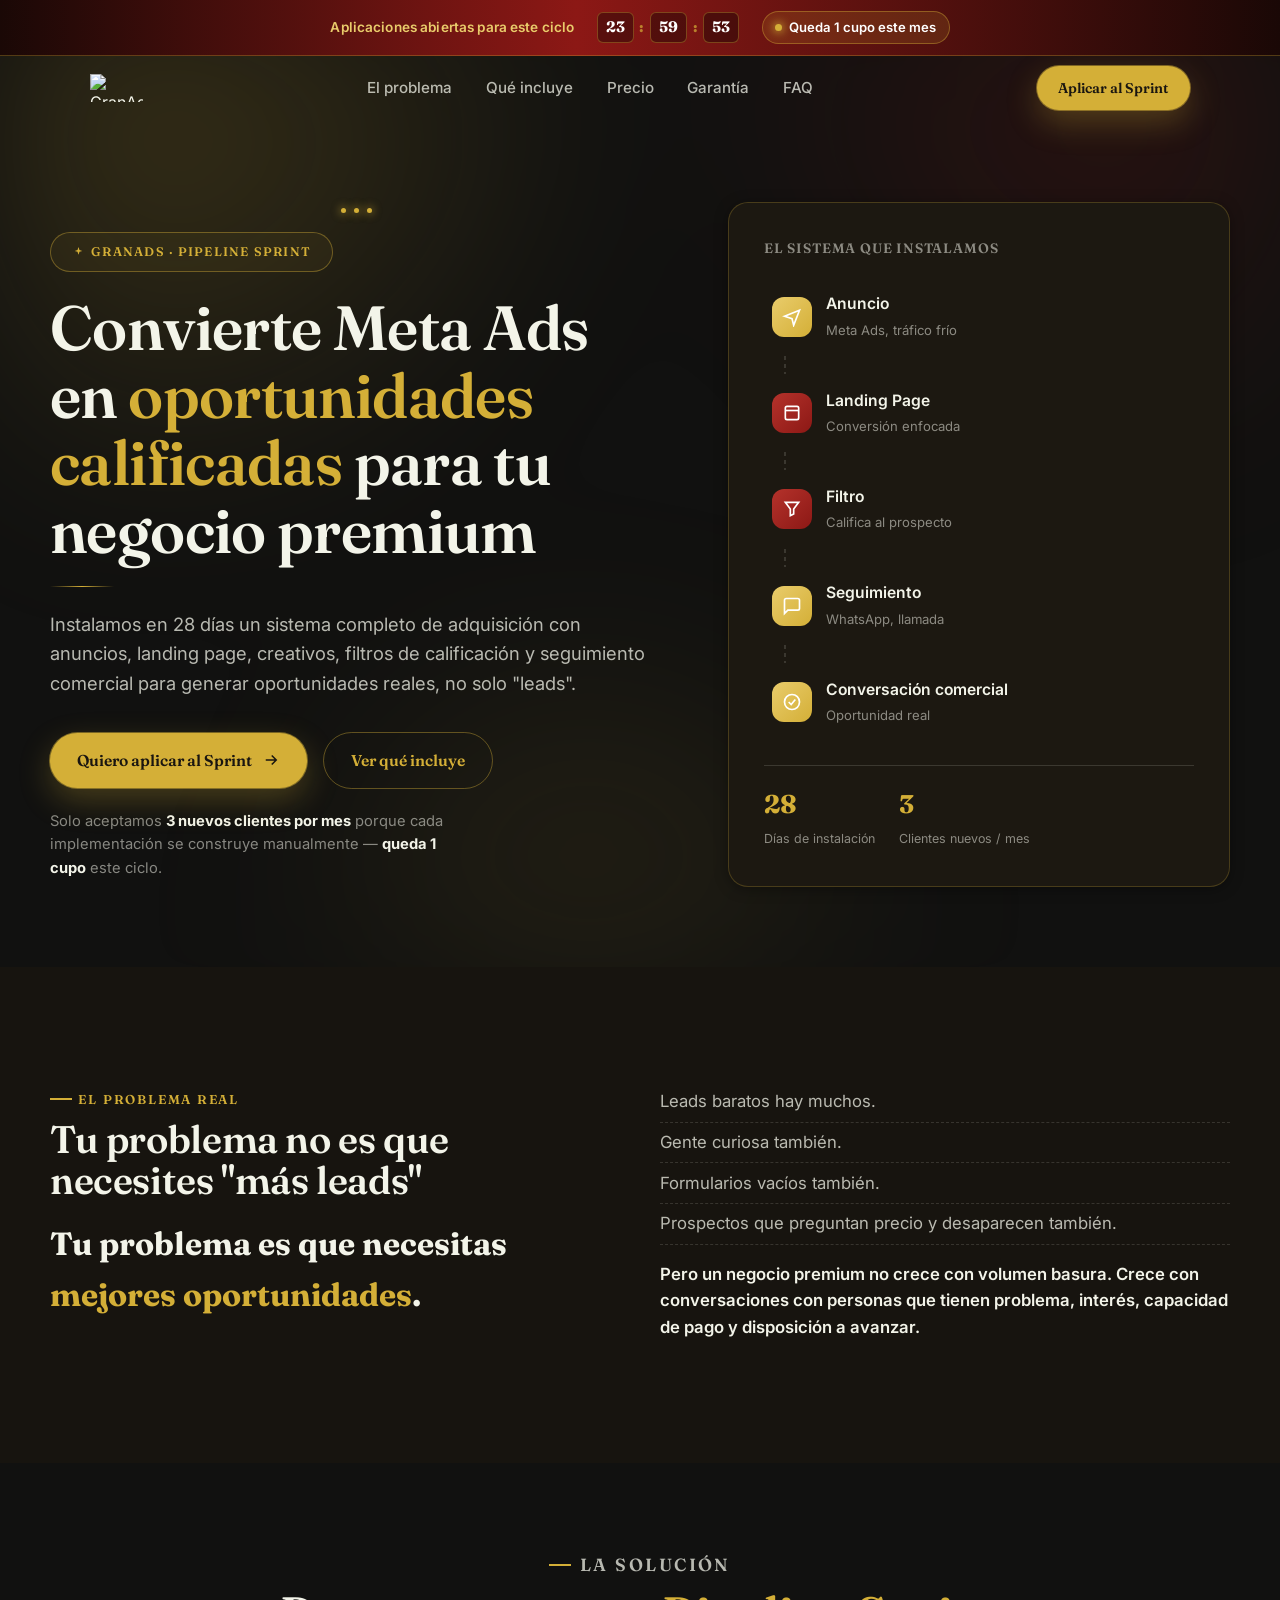
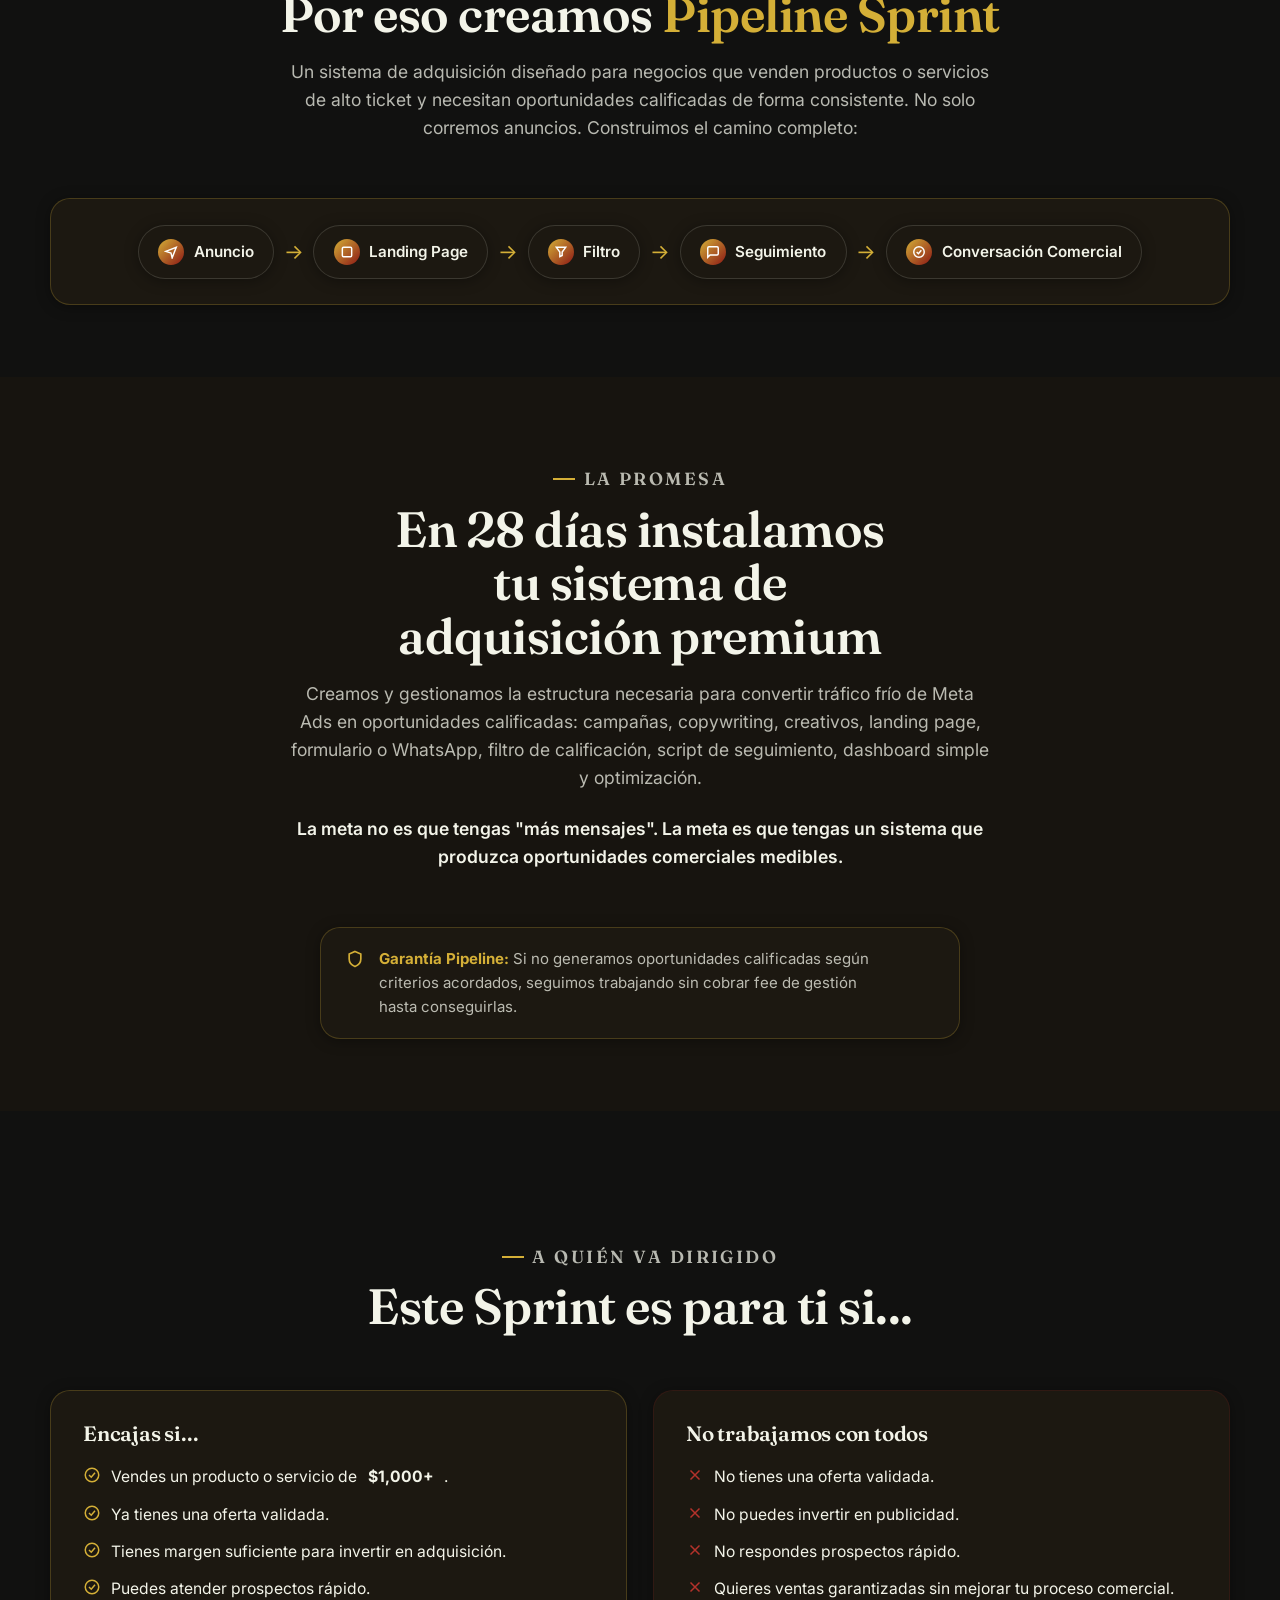
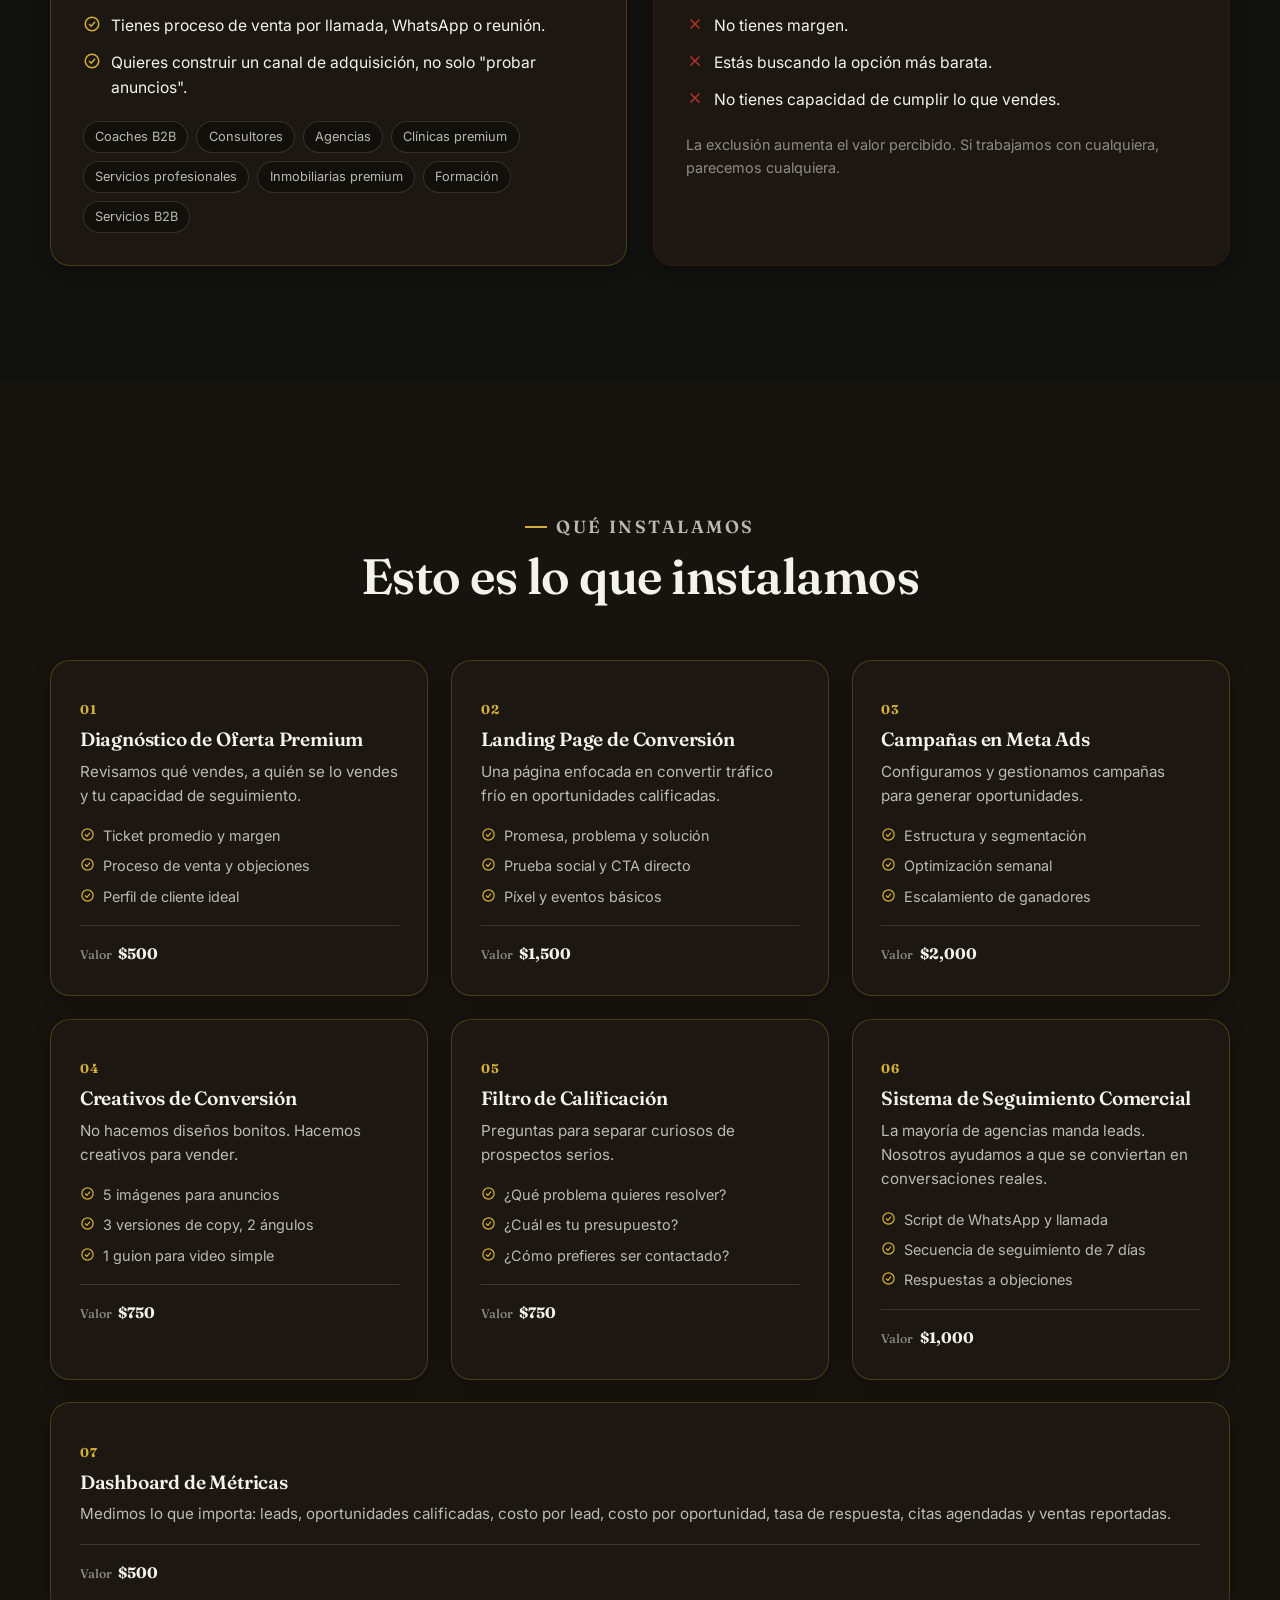
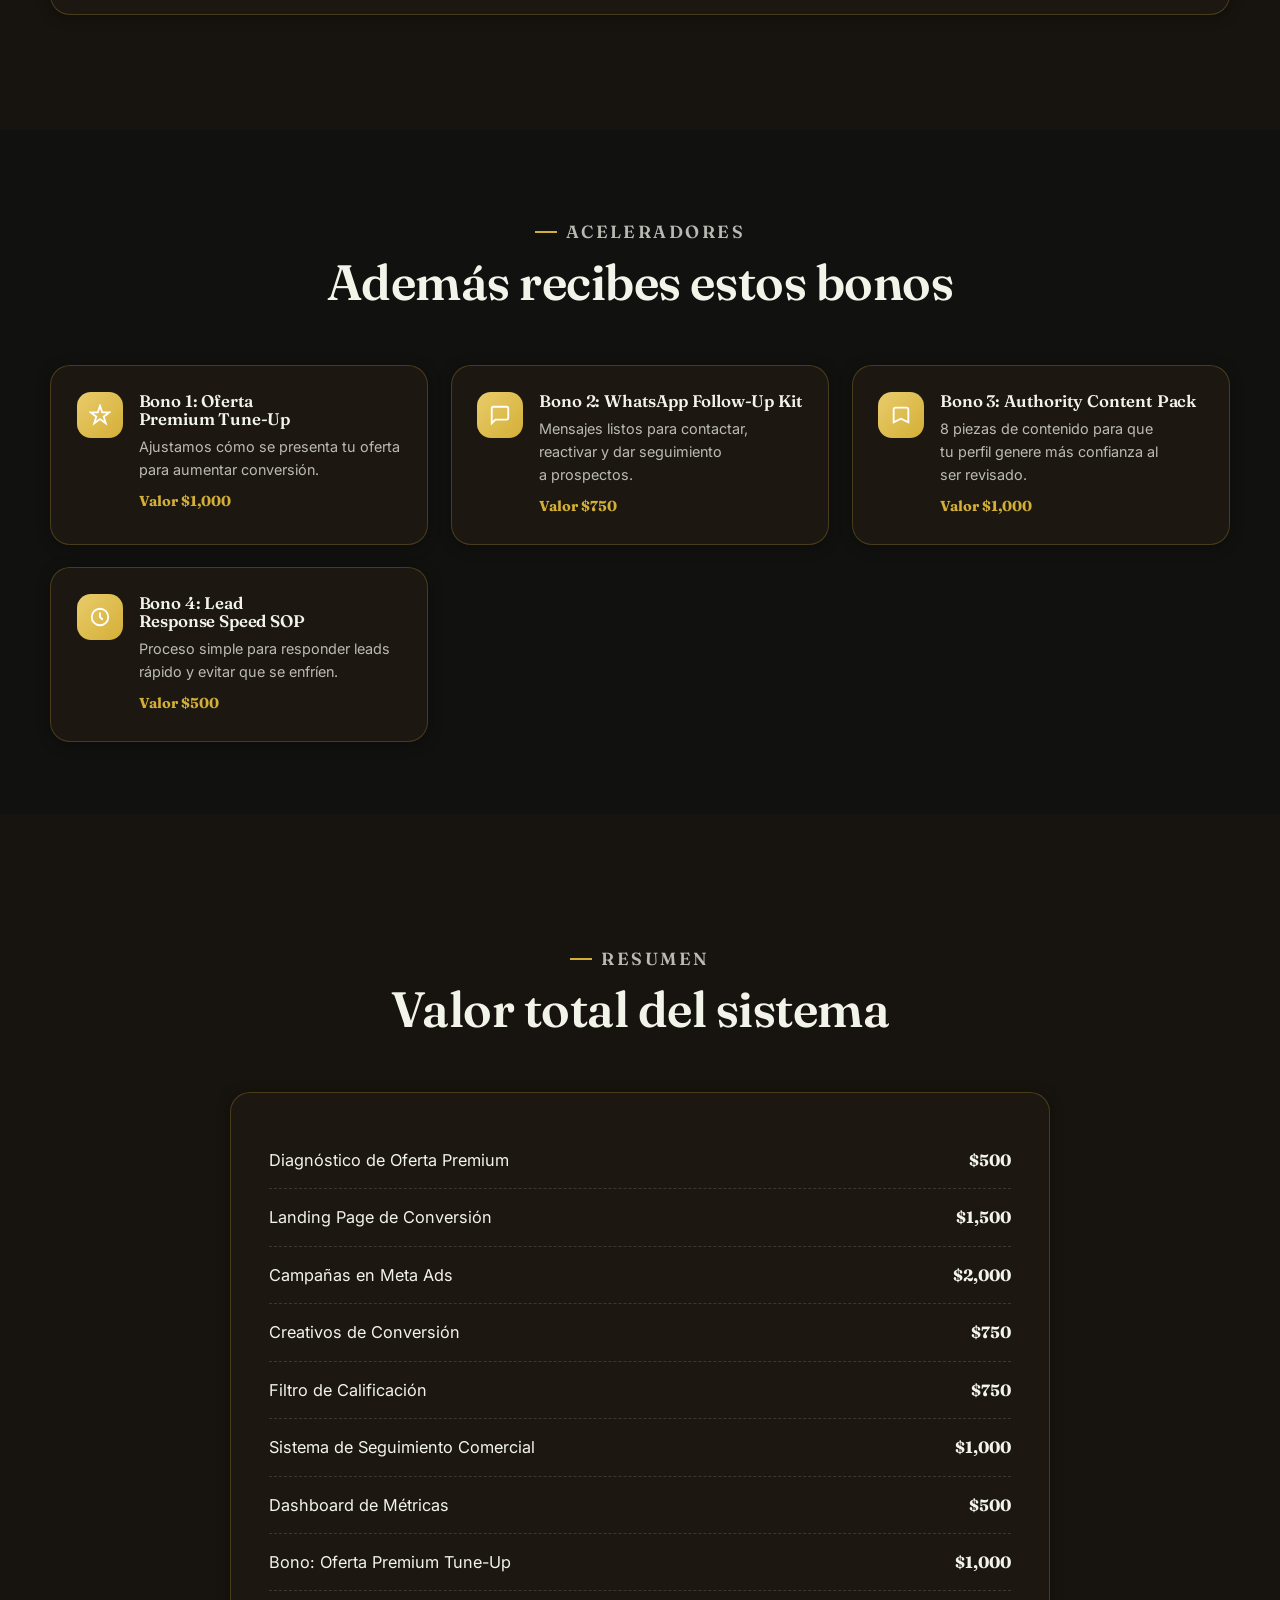
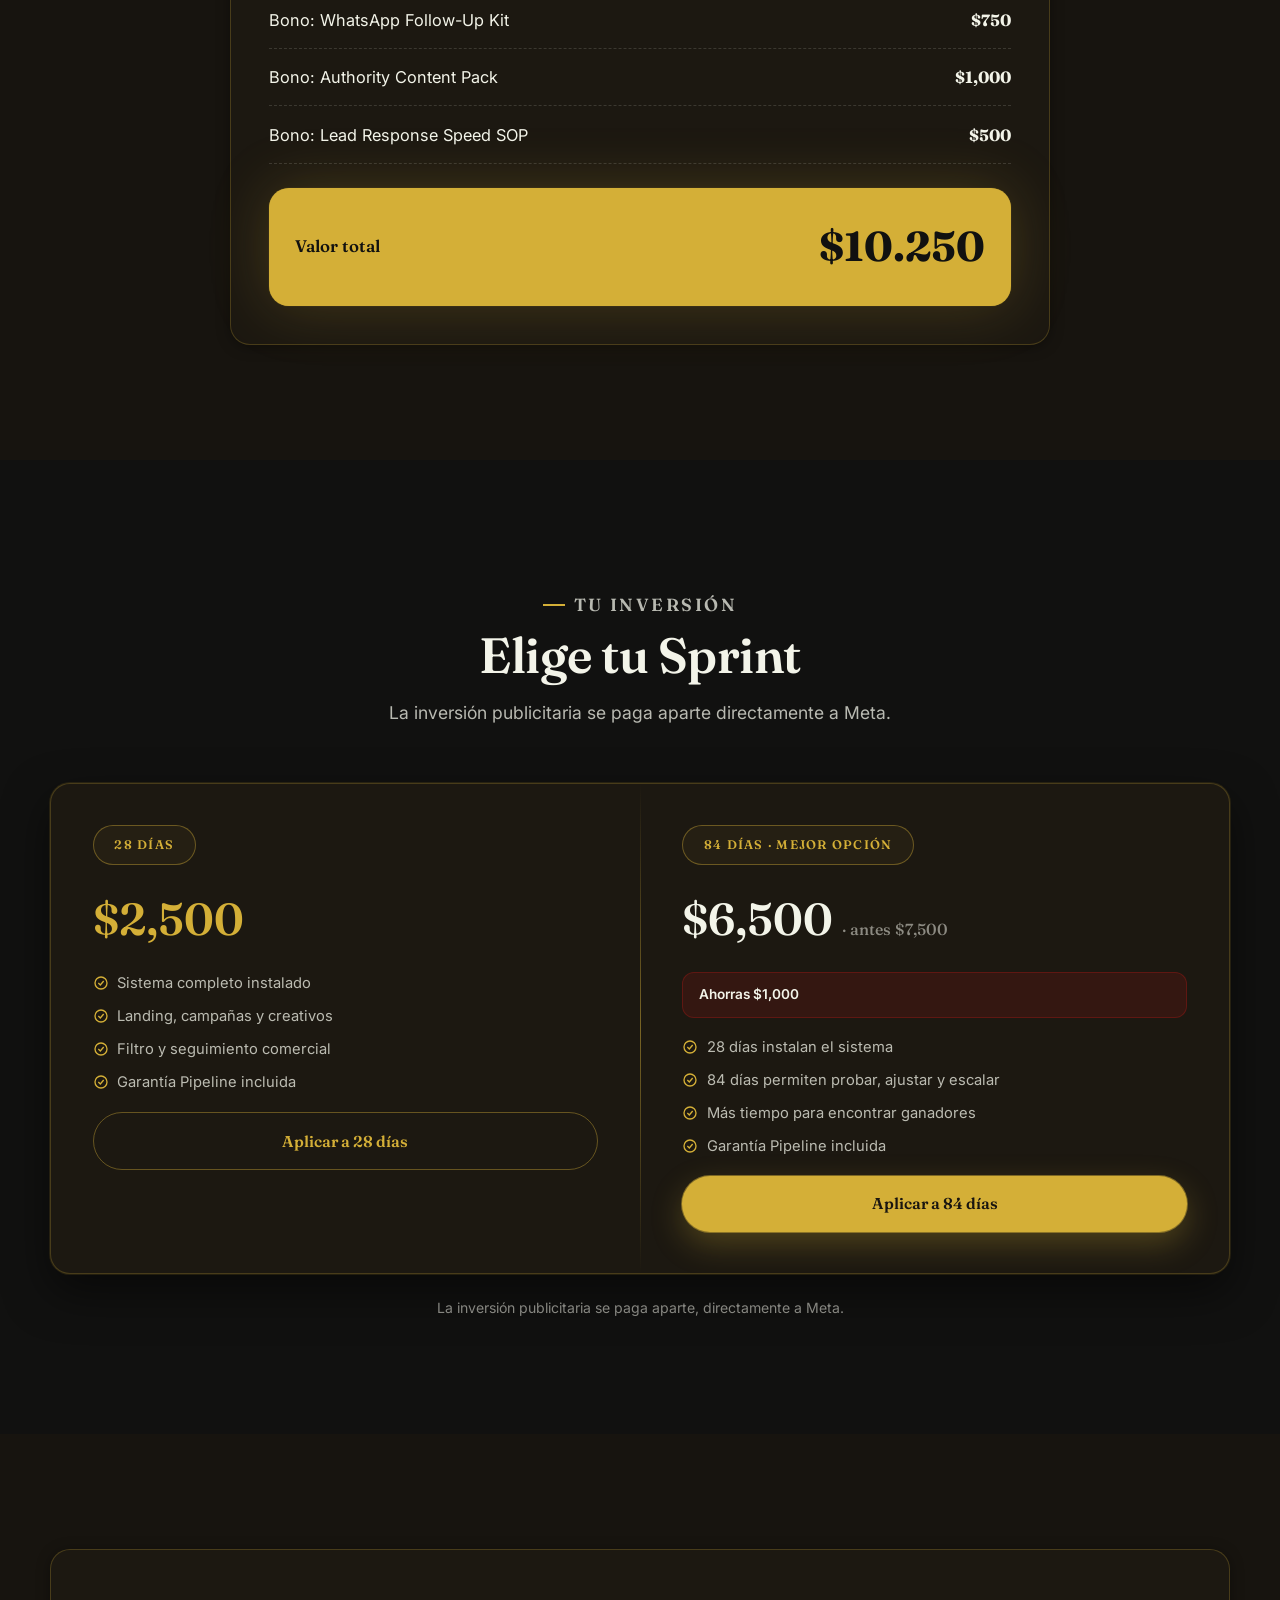
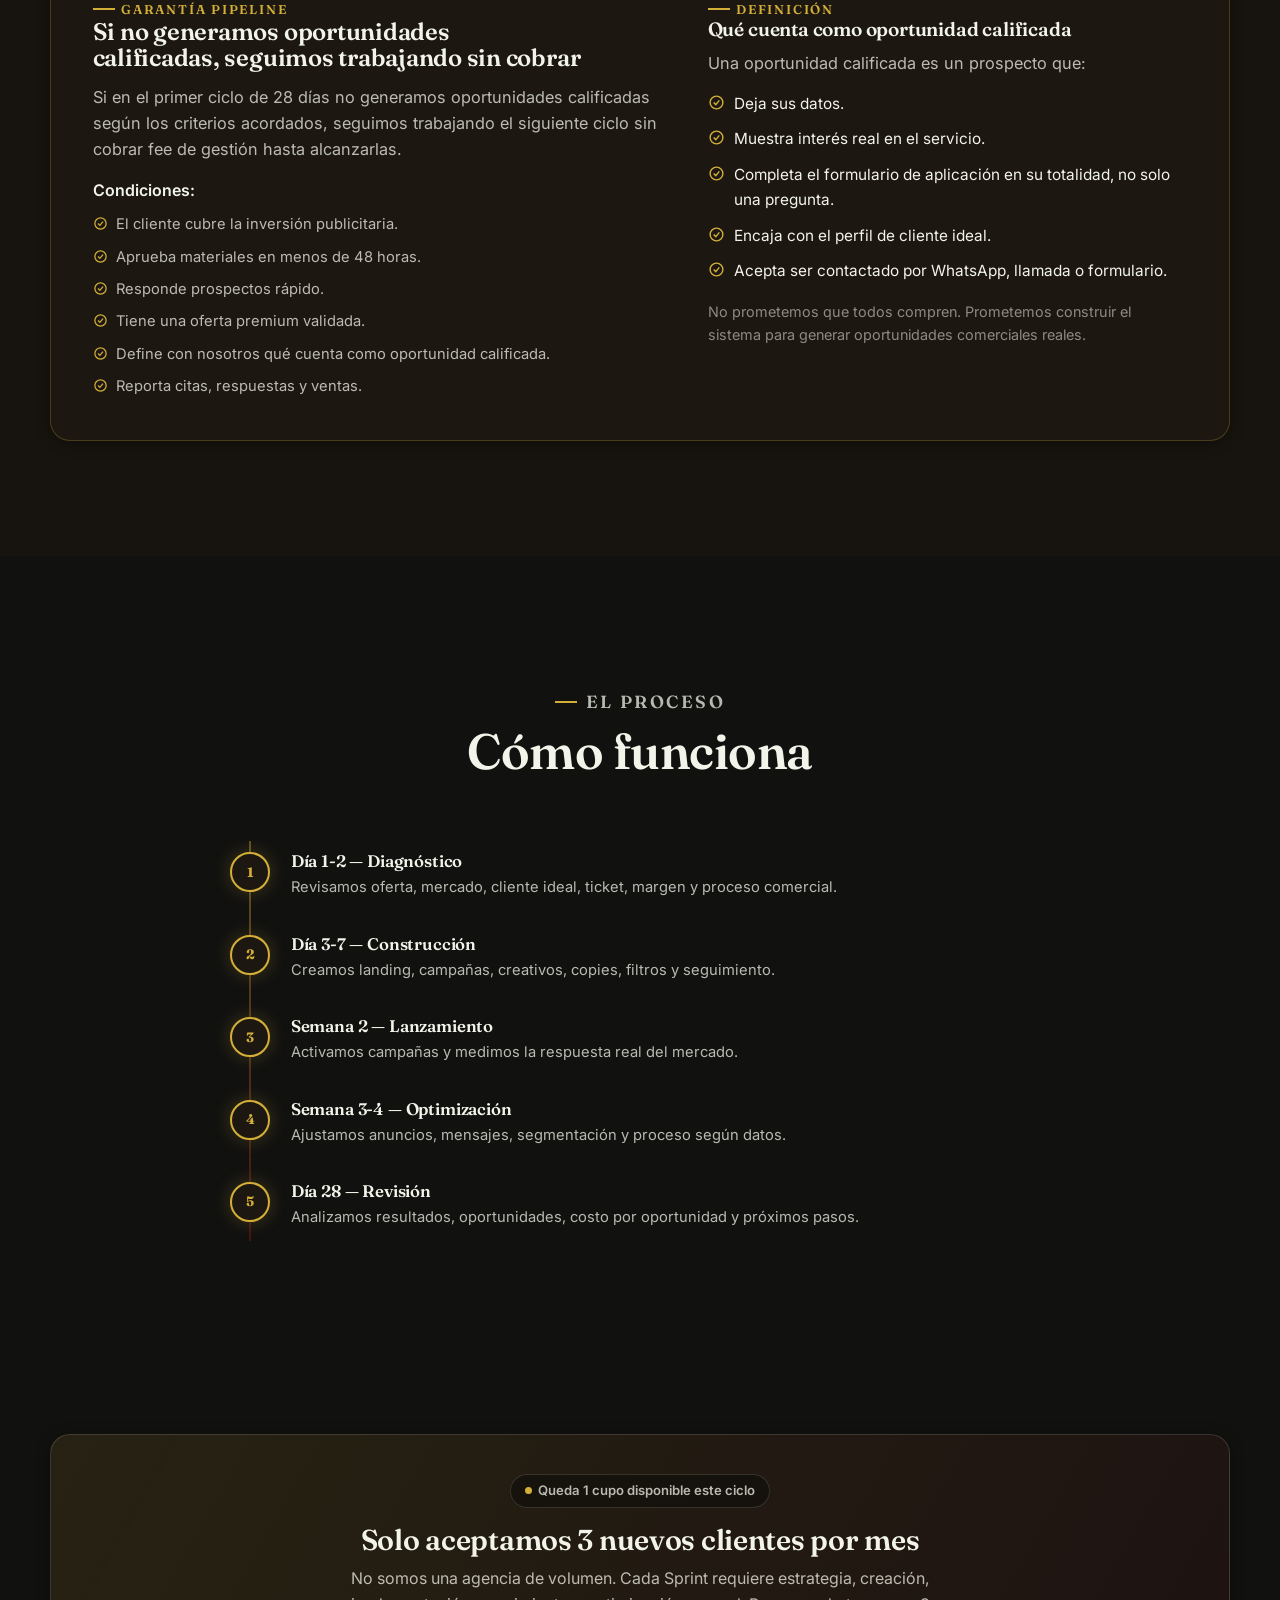
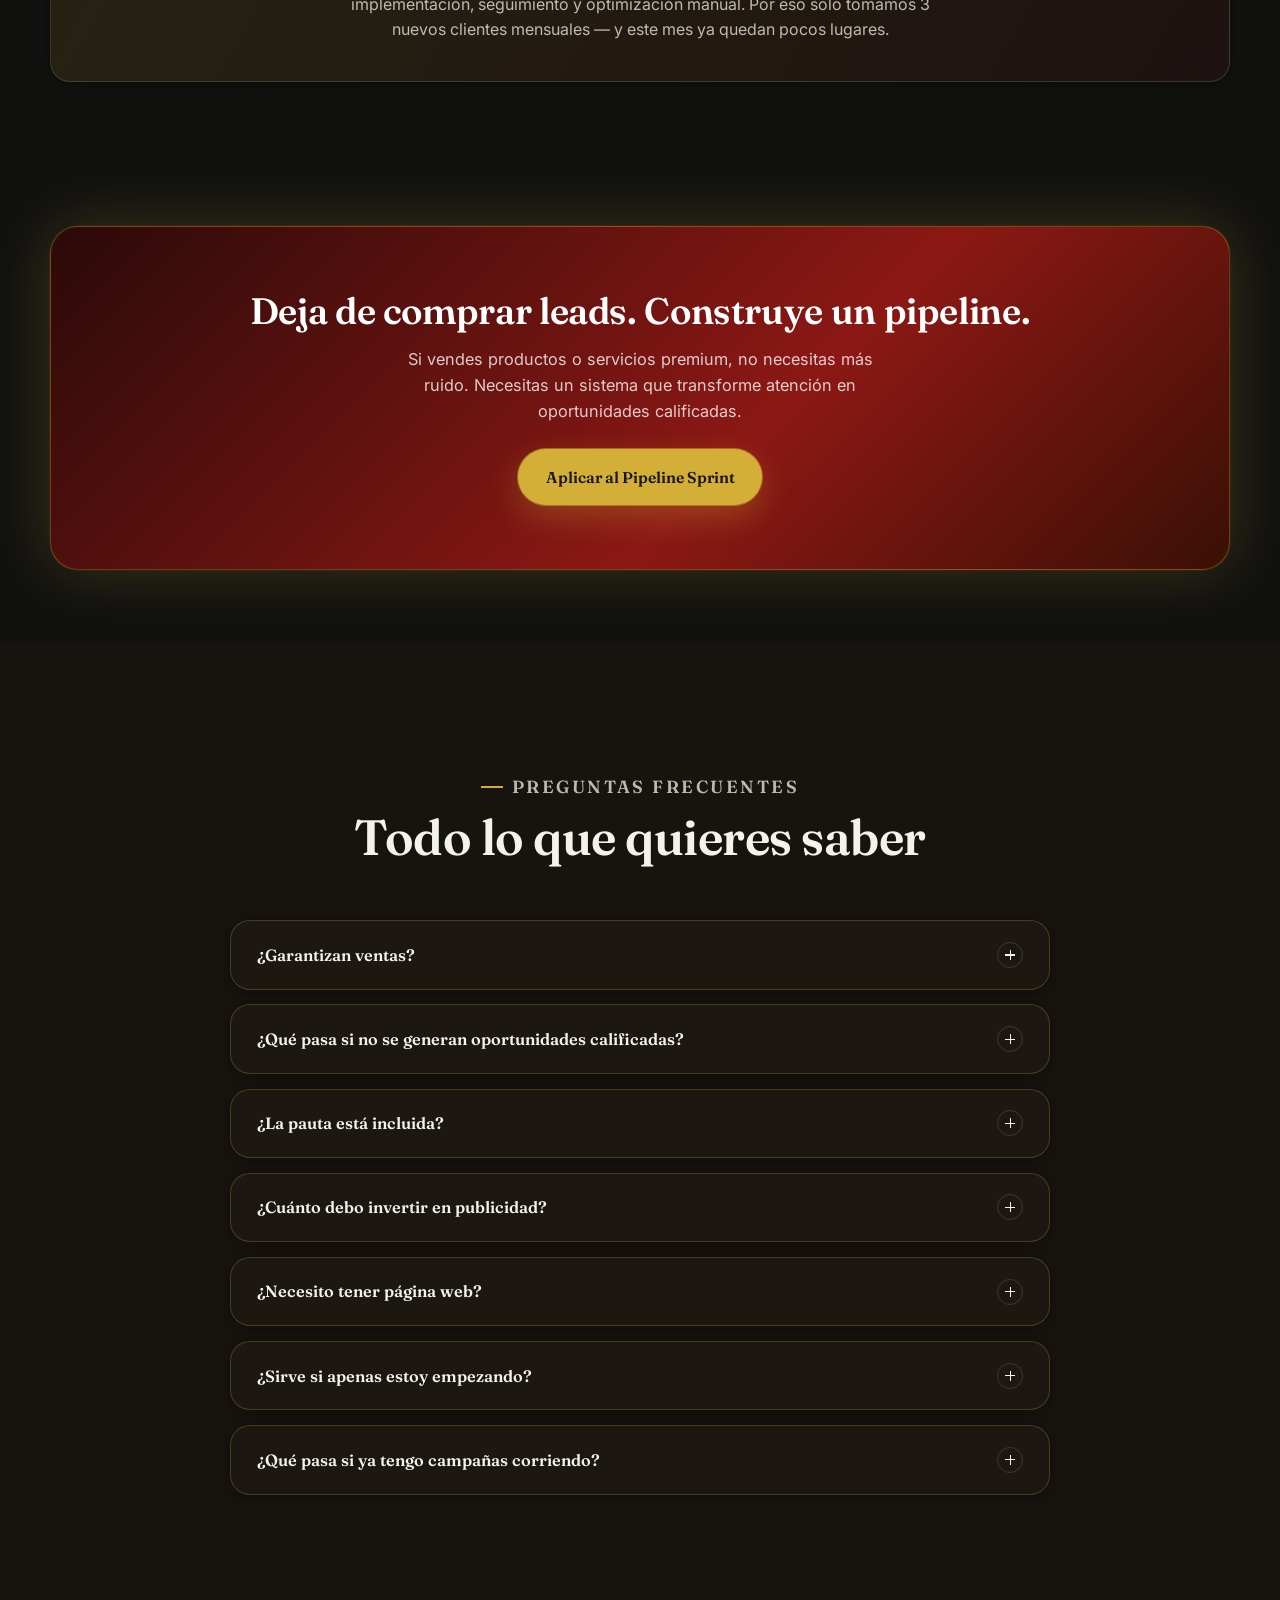
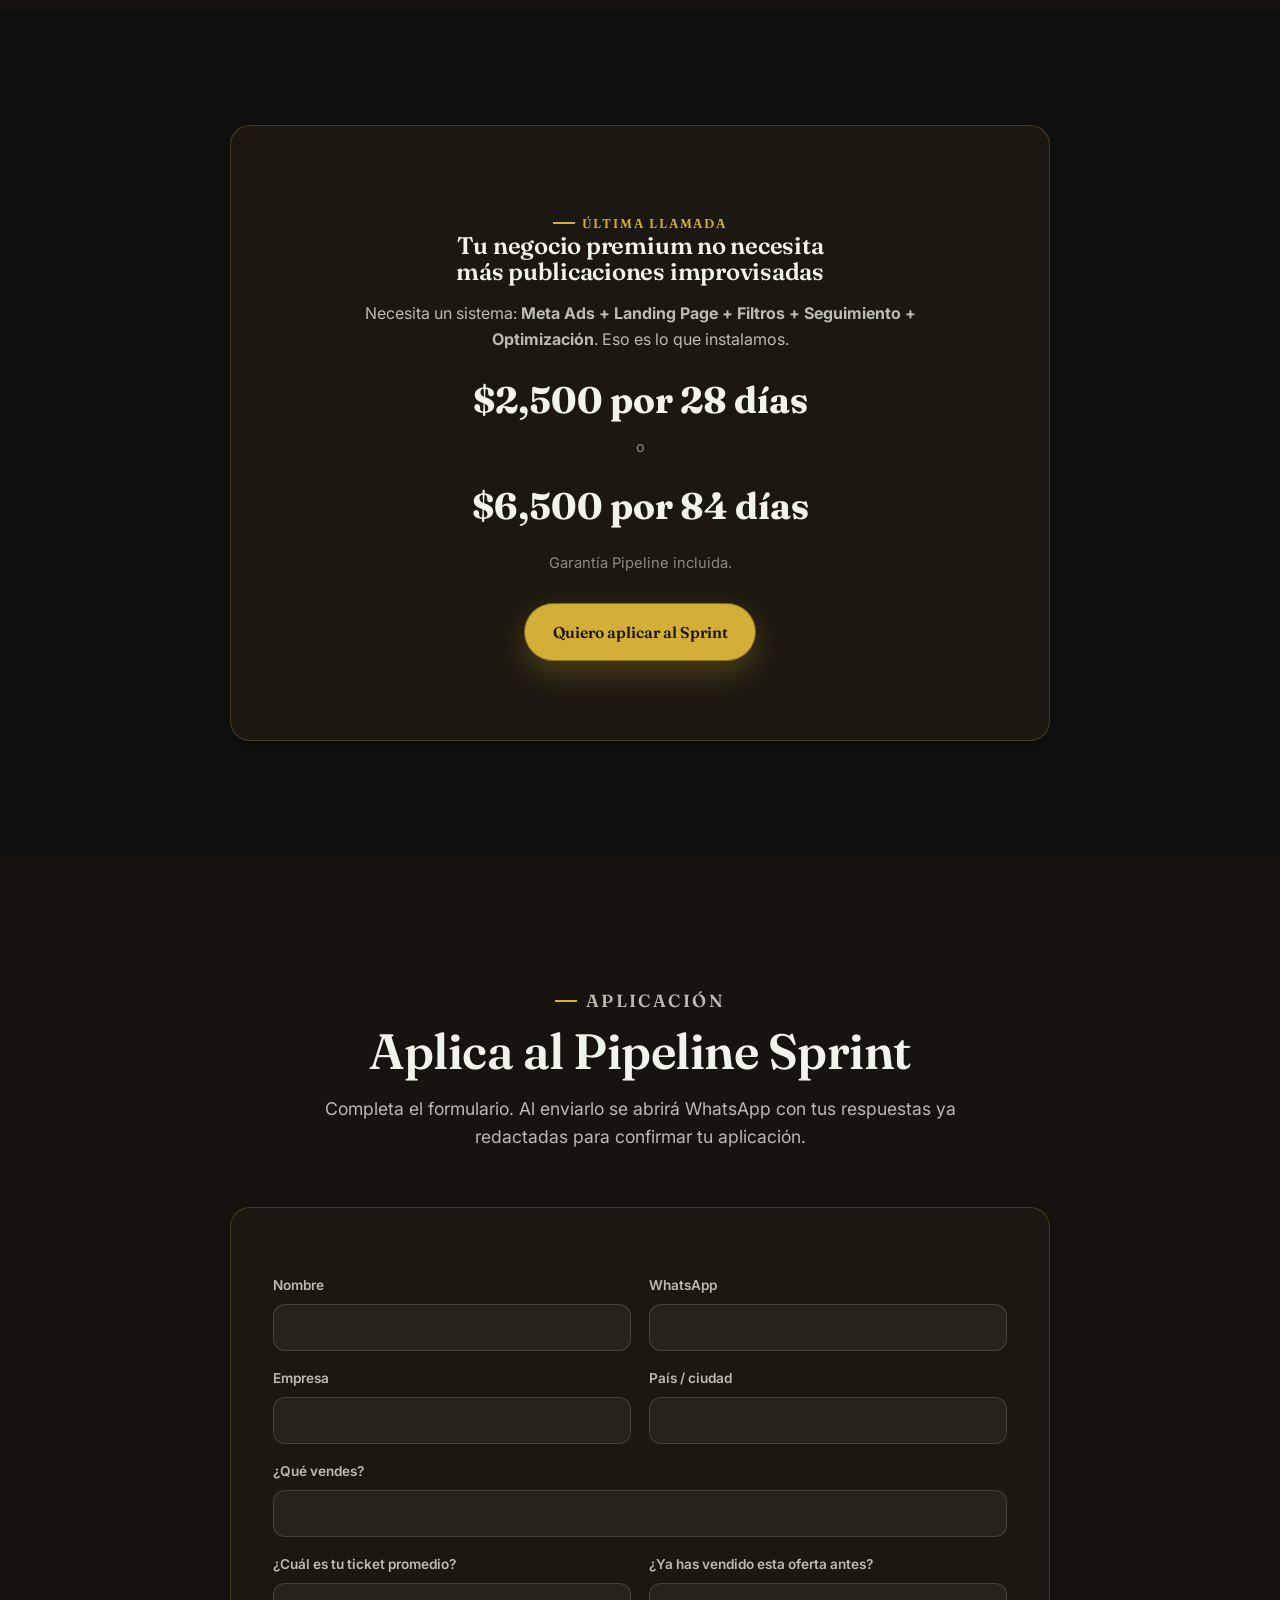
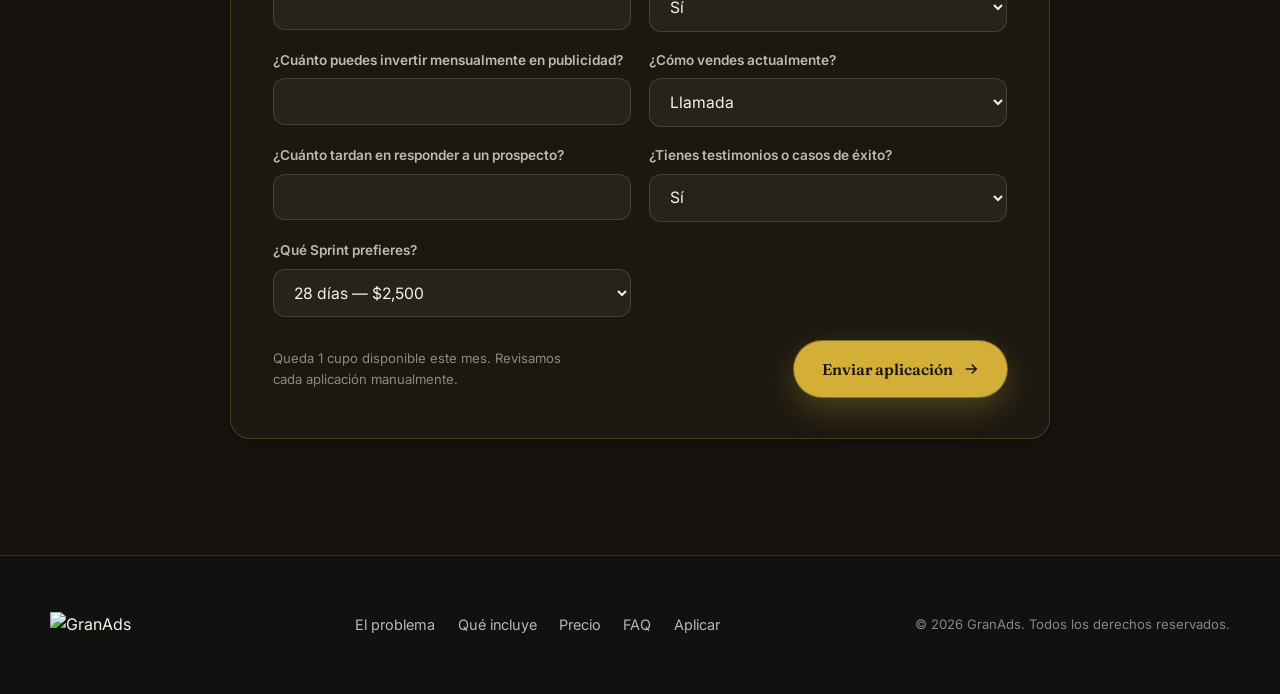
==== commit 9f598469: "Tercera Versión" ====
--- a/index.html
+++ b/index.html
@@ -11,9 +11,9 @@
 
 <link rel="preconnect" href="https://fonts.googleapis.com">
 <link rel="preconnect" href="https://fonts.gstatic.com" crossorigin>
-<link rel="stylesheet" href="https://fonts.googleapis.com/css2?family=Space+Grotesk:wght@500;600;700&family=Inter:wght@400;500;600&display=swap">
-
-<link rel="preload" as="image" href="assets/img/logo-color-dark.webp" fetchpriority="high">
+<link rel="stylesheet" href="https://fonts.googleapis.com/css2?family=Fraunces:opsz,wght@9..144,500;9..144,600;9..144,700&family=Inter:wght@400;500;600&display=swap">
+
+<link rel="preload" as="image" href="assets/img/logo-color-dark.png" fetchpriority="high">
 <link rel="stylesheet" href="styles.css?v=20260724">
 </head>
 <body>
@@ -35,7 +35,7 @@
   <div class="nav-glass" aria-hidden="true"></div>
   <div class="nav-inner">
     <a href="#main" class="nav-logo">
-      <img src="assets/img/logo-color-dark.webp" alt="GranAds" width="120" height="63">
+      <img src="assets/img/logo-color-dark.png" alt="GranAds" width="120" height="63">
     </a>
     <div class="nav-links">
       <a href="#problema">El problema</a>
@@ -57,8 +57,13 @@
     <div class="hero-mesh" aria-hidden="true"></div>
     <div class="container hero-grid">
       <div class="hero-content">
-        <p class="eyebrow">GranAds · Pipeline Sprint</p>
+        <div class="dot-divider" aria-hidden="true"><span></span><span></span><span></span></div>
+        <p class="pill-badge" style="margin-bottom:1.4rem;">
+          <svg viewBox="0 0 24 24" fill="currentColor"><path d="M12 2l1.8 5.6L19 9l-5.2 1.4L12 16l-1.8-5.6L5 9l5.2-1.4z"/></svg>
+          GranAds · Pipeline Sprint
+        </p>
         <h1 class="hero-title reveal">Convierte Meta Ads en <em>oportunidades calificadas</em> para tu negocio premium</h1>
+        <div class="hairline left"></div>
         <p class="hero-sub reveal">Instalamos en 28 días un sistema completo de adquisición con anuncios, landing page, creativos, filtros de calificación y seguimiento comercial para generar oportunidades reales, no solo "leads".</p>
         <div class="hero-actions">
           <a href="#aplicar" class="btn btn-primary">
@@ -159,6 +164,10 @@
         <p>Creamos y gestionamos la estructura necesaria para convertir tráfico frío de Meta Ads en oportunidades calificadas: campañas, copywriting, creativos, landing page, formulario o WhatsApp, filtro de calificación, script de seguimiento, dashboard simple y optimización.</p>
         <p style="margin-top:1.4rem; font-weight:600; color:var(--ink);">La meta no es que tengas "más mensajes". La meta es que tengas un sistema que produzca oportunidades comerciales medibles.</p>
       </div>
+      <div class="card guarantee-mini reveal">
+        <svg viewBox="0 0 24 24" fill="none" stroke="currentColor" stroke-width="2"><path d="M12 3l7 3v6c0 4.5-3 7.5-7 9-4-1.5-7-4.5-7-9V6z"/></svg>
+        <p><strong>Garantía Pipeline:</strong> Si no generamos oportunidades calificadas según criterios acordados, seguimos trabajando sin cobrar fee de gestión hasta conseguirlas.</p>
+      </div>
     </div>
   </section>
 
@@ -376,9 +385,9 @@
         <h2>Elige tu Sprint</h2>
         <p>La inversión publicitaria se paga aparte directamente a Meta.</p>
       </div>
-      <div class="pricing-grid">
-        <div class="price-card card reveal">
-          <span class="p-days">28 días</span>
+      <div class="pricing-split card reveal">
+        <div class="price-card">
+          <span class="pill-badge">28 días</span>
           <p class="p-amount">$2,500</p>
           <ul>
             <li><svg viewBox="0 0 24 24" fill="none" stroke="currentColor" stroke-width="2"><path d="M8 12l3 3 5-6"/><circle cx="12" cy="12" r="9"/></svg> Sistema completo instalado</li>
@@ -388,9 +397,9 @@
           </ul>
           <a href="#aplicar" class="btn btn-ghost btn-block">Aplicar a 28 días</a>
         </div>
-        <div class="price-card card is-best reveal">
-          <span class="best-tag">Mejor opción</span>
-          <span class="p-days">84 días</span>
+        <div class="price-divider" aria-hidden="true"></div>
+        <div class="price-card is-best">
+          <span class="pill-badge">84 días · Mejor opción</span>
           <p class="p-amount">$6,500 <span>· antes $7,500</span></p>
           <p class="p-save">Ahorras $1,000</p>
           <ul>
@@ -618,7 +627,7 @@
 <!-- ============================= FOOTER ============================= -->
 <footer class="footer">
   <div class="container footer-grid">
-    <a href="#main" class="footer-logo"><img src="assets/img/logo-color-dark.webp" alt="GranAds" width="110" height="57"></a>
+    <a href="#main" class="footer-logo"><img src="assets/img/logo-color-dark.png" alt="GranAds" width="110" height="57"></a>
     <div class="footer-links">
       <a href="#problema">El problema</a>
       <a href="#incluye">Qué incluye</a>
--- a/styles.css
+++ b/styles.css
@@ -13,9 +13,9 @@
   --bg:        #111110;   /* negro */
   --bg-2:      #17140F;
   --paper:     #1C1811;
-  --glass:     rgba(243, 244, 233, 0.05);
-  --glass-2:   rgba(243, 244, 233, 0.035);
-  --glass-border: rgba(212, 175, 55, 0.22);
+  --glass:     rgba(10, 9, 7, 0.72);
+  --glass-2:   rgba(10, 9, 7, 0.48);
+  --glass-border: rgba(212, 175, 55, 0.24);
 
   --ink:       #F3F4E9;   /* crema — texto principal sobre negro */
   --ink-soft:  rgba(243, 244, 233, 0.74);
@@ -39,7 +39,7 @@
   --radius-lg: 28px;
 
   --sans: "Inter", system-ui, -apple-system, sans-serif;
-  --display: "Space Grotesk", var(--sans);
+  --display: "Fraunces", Georgia, serif;
 
   --ease-out:  cubic-bezier(0.16, 1, 0.3, 1);
   --ease-in:   cubic-bezier(0.7, 0, 0.84, 0);
@@ -79,9 +79,9 @@
 h1, h2, h3, h4 {
   font-family: var(--display);
   text-wrap: balance;
-  line-height: 1.05;
-  letter-spacing: -0.02em;
-  font-weight: 700;
+  line-height: 1.08;
+  letter-spacing: -0.01em;
+  font-weight: 600;
 }
 ul { list-style: none; padding: 0; }
 ::selection { background: var(--gold); color: var(--bg); }
@@ -179,33 +179,62 @@
   transition: transform .35s var(--ease-out), box-shadow .35s var(--ease-out), background .3s var(--ease-out);
 }
 .btn-primary {
-  background: linear-gradient(135deg, var(--gold) 0%, var(--accent) 130%);
-  color: #fff;
-  box-shadow: 0 10px 30px rgba(139, 31, 29, .28);
-}
-.btn-primary:hover { transform: translateY(-2px) scale(1.02); box-shadow: 0 16px 40px rgba(139, 31, 29, .38); }
+  background: var(--gold);
+  color: #191510;
+  box-shadow: 0 0 0 1px rgba(212,175,55,0.5), 0 12px 32px rgba(212, 175, 55, 0.28);
+}
+.btn-primary:hover { transform: translateY(-2px) scale(1.02); box-shadow: 0 0 0 1px rgba(212,175,55,0.6), 0 18px 44px rgba(212, 175, 55, 0.4); }
 .btn-ghost {
-  background: var(--glass-2);
-  backdrop-filter: blur(14px);
-  -webkit-backdrop-filter: blur(14px);
-  border: 1px solid var(--line);
-  color: var(--ink);
-}
-.btn-ghost:hover { border-color: var(--gold); color: var(--gold); }
+  background: transparent;
+  border: 1px solid rgba(212, 175, 55, 0.4);
+  color: var(--gold);
+}
+.btn-ghost:hover { border-color: var(--gold); background: rgba(212,175,55,0.08); color: var(--gold-soft); }
 .btn-block { width: 100%; justify-content: center; }
 .btn svg { width: 18px; height: 18px; flex: none; }
 
 .card {
-  background: var(--glass);
-  backdrop-filter: blur(20px) saturate(180%);
-  -webkit-backdrop-filter: blur(20px) saturate(180%);
+  background: var(--paper);
   border: 1px solid var(--glass-border);
   border-radius: var(--radius-md);
   box-shadow: var(--shadow-sm);
 }
-@supports not (backdrop-filter: blur(1px)) {
-  .card { background: rgba(28, 24, 17, 0.92); }
-}
+
+.pill-badge {
+  display: inline-flex;
+  align-items: center;
+  gap: .5em;
+  padding: .55rem 1.3rem;
+  border-radius: 999px;
+  border: 1px solid rgba(212, 175, 55, 0.4);
+  background: rgba(212, 175, 55, 0.05);
+  font-family: var(--display);
+  font-size: .78rem;
+  font-weight: 600;
+  letter-spacing: .1em;
+  text-transform: uppercase;
+  color: var(--gold);
+}
+.pill-badge svg { width: 13px; height: 13px; flex: none; }
+
+.dot-divider {
+  display: flex;
+  align-items: center;
+  justify-content: center;
+  gap: .5rem;
+  margin-bottom: 1.2rem;
+}
+.dot-divider span {
+  width: 5px; height: 5px; border-radius: 50%;
+  background: var(--gold);
+  box-shadow: 0 0 8px 1px rgba(212,175,55,0.6);
+}
+
+.hairline {
+  width: 64px; height: 1px; margin: 1.4rem auto;
+  background: linear-gradient(90deg, transparent, var(--gold), transparent);
+}
+.hairline.left { margin-inline: 0; }
 
 .badge {
   display: inline-flex;
@@ -280,9 +309,7 @@
   position: absolute; inset: 10px clamp(.75rem, 3vw, 2rem) auto;
   height: calc(var(--nav-h) - 20px);
   border-radius: 999px;
-  background: var(--glass);
-  backdrop-filter: blur(18px) saturate(180%);
-  -webkit-backdrop-filter: blur(18px) saturate(180%);
+  background: rgba(17, 17, 16, 0.86);
   border: 1px solid var(--glass-border);
   box-shadow: var(--shadow-sm);
   opacity: 0;
@@ -337,17 +364,17 @@
   overflow: clip;
 }
 .hero-mesh {
-  position: absolute; inset: -10% -10% 30% -10%; z-index: -2;
+  position: absolute; inset: 0; z-index: -2;
   background:
-    radial-gradient(at 18% 20%, rgba(212, 175, 55, 0.42) 0%, transparent 55%),
-    radial-gradient(at 82% 12%, rgba(140, 24, 21, 0.38) 0%, transparent 50%),
-    radial-gradient(at 50% 95%, rgba(212, 175, 55, 0.24) 0%, transparent 55%);
-  filter: blur(80px) saturate(150%);
+    radial-gradient(circle at 12% 8%, rgba(212, 175, 55, 0.22) 0%, transparent 32%),
+    radial-gradient(circle at 88% 4%, rgba(140, 24, 21, 0.24) 0%, transparent 30%),
+    radial-gradient(circle at 46% 96%, rgba(212, 175, 55, 0.12) 0%, transparent 30%);
+  filter: blur(90px);
   animation: meshDrift 34s var(--ease-soft) infinite;
 }
 @keyframes meshDrift {
   0%, 100% { transform: scale(1) rotate(0deg); }
-  50%      { transform: scale(1.18) rotate(8deg); }
+  50%      { transform: scale(1.08) rotate(4deg); }
 }
 .hero-grid {
   display: grid;
@@ -554,7 +581,7 @@
 .stack-total {
   margin-top: 1.5rem; padding: 1.6rem;
   display: flex; justify-content: space-between; align-items: center; flex-wrap: wrap; gap: 1rem;
-  background: linear-gradient(120deg, var(--gold-soft), var(--gold));
+  background: var(--gold);
   border-radius: var(--radius-md);
   color: var(--bg);
   box-shadow: var(--glow-gold);
@@ -565,36 +592,58 @@
 /* =============================================================
    13. Pricing
    ============================================================= */
-.pricing-grid {
-  display: grid; gap: 1.6rem; grid-template-columns: 1fr;
-}
-@media (min-width: 860px) { .pricing-grid { grid-template-columns: 1fr 1fr; } }
+.pricing-split {
+  display: grid;
+  grid-template-columns: 1fr;
+  padding: 0;
+  overflow: hidden;
+  box-shadow: 0 0 0 1px rgba(212,175,55,0.12), var(--shadow-md);
+}
+@media (min-width: 860px) {
+  .pricing-split { grid-template-columns: 1fr 1px 1fr; }
+  .pricing-split .price-divider {
+    background: linear-gradient(180deg, transparent, rgba(212,175,55,0.5), transparent);
+  }
+}
 .price-card {
-  padding: 2.1rem;
+  padding: clamp(1.8rem, 4vw, 2.6rem);
   position: relative;
   display: flex; flex-direction: column; gap: 1.1rem;
-}
-.price-card.is-best {
-  border: 1.5px solid var(--gold);
-  box-shadow: var(--shadow-md);
-}
-.price-card .best-tag {
-  position: absolute; top: -14px; left: 2rem;
-  background: linear-gradient(135deg, var(--gold), var(--accent));
-  color: #fff; font-size: .78rem; font-weight: 700;
-  padding: .35rem .9rem; border-radius: 999px;
-}
+  border-top: 1px solid var(--line-soft);
+}
+@media (min-width: 860px) { .price-card { border-top: none; } }
+.price-card .pill-badge { align-self: flex-start; }
+.price-card.is-best .p-amount { color: var(--ink); }
 .price-card .p-days { font-size: .9rem; color: var(--ink-mute); font-weight: 600; }
-.price-card .p-amount { font-family: var(--display); font-size: clamp(2.1rem, 5vw, 2.7rem); font-weight: 700; }
+.price-card .p-amount { font-family: var(--display); font-size: clamp(2.2rem, 5vw, 2.8rem); font-weight: 600; color: var(--gold); }
 .price-card .p-amount span { font-size: 1rem; font-weight: 500; color: var(--ink-mute); }
-.price-card .p-save { font-size: .85rem; color: var(--gold); font-weight: 600; }
+.price-card .p-save {
+  font-size: .85rem; font-weight: 600; color: var(--ink);
+  background: rgba(140, 24, 21, 0.22);
+  border: 1px solid rgba(140,24,21,0.5);
+  padding: .7rem 1rem; border-radius: var(--radius-sm);
+}
 .price-card ul { display: flex; flex-direction: column; gap: .6rem; }
 .price-card li { display: flex; gap: .55rem; font-size: .92rem; color: var(--ink-soft); }
 .price-card li svg { width: 16px; height: 16px; color: var(--gold); flex: none; margin-top: 3px; }
 .price-note { text-align: center; font-size: .88rem; color: var(--ink-mute); margin-top: 1.4rem; }
 
+.guarantee-mini {
+  margin-top: 2rem;
+  padding: 1.2rem 1.5rem;
+  display: flex;
+  align-items: flex-start;
+  gap: .9rem;
+  max-width: 640px;
+  margin-inline: auto;
+}
+.guarantee-mini svg { width: 20px; height: 20px; color: var(--gold); flex: none; margin-top: 2px; }
+.guarantee-mini p { font-size: .94rem; color: var(--ink-soft); }
+.guarantee-mini strong { color: var(--gold); }
+
 /* =============================================================
    14. Guarantee & qualified-opportunity
+
    ============================================================= */
 .guarantee-card {
   padding: clamp(1.8rem, 4vw, 2.6rem);
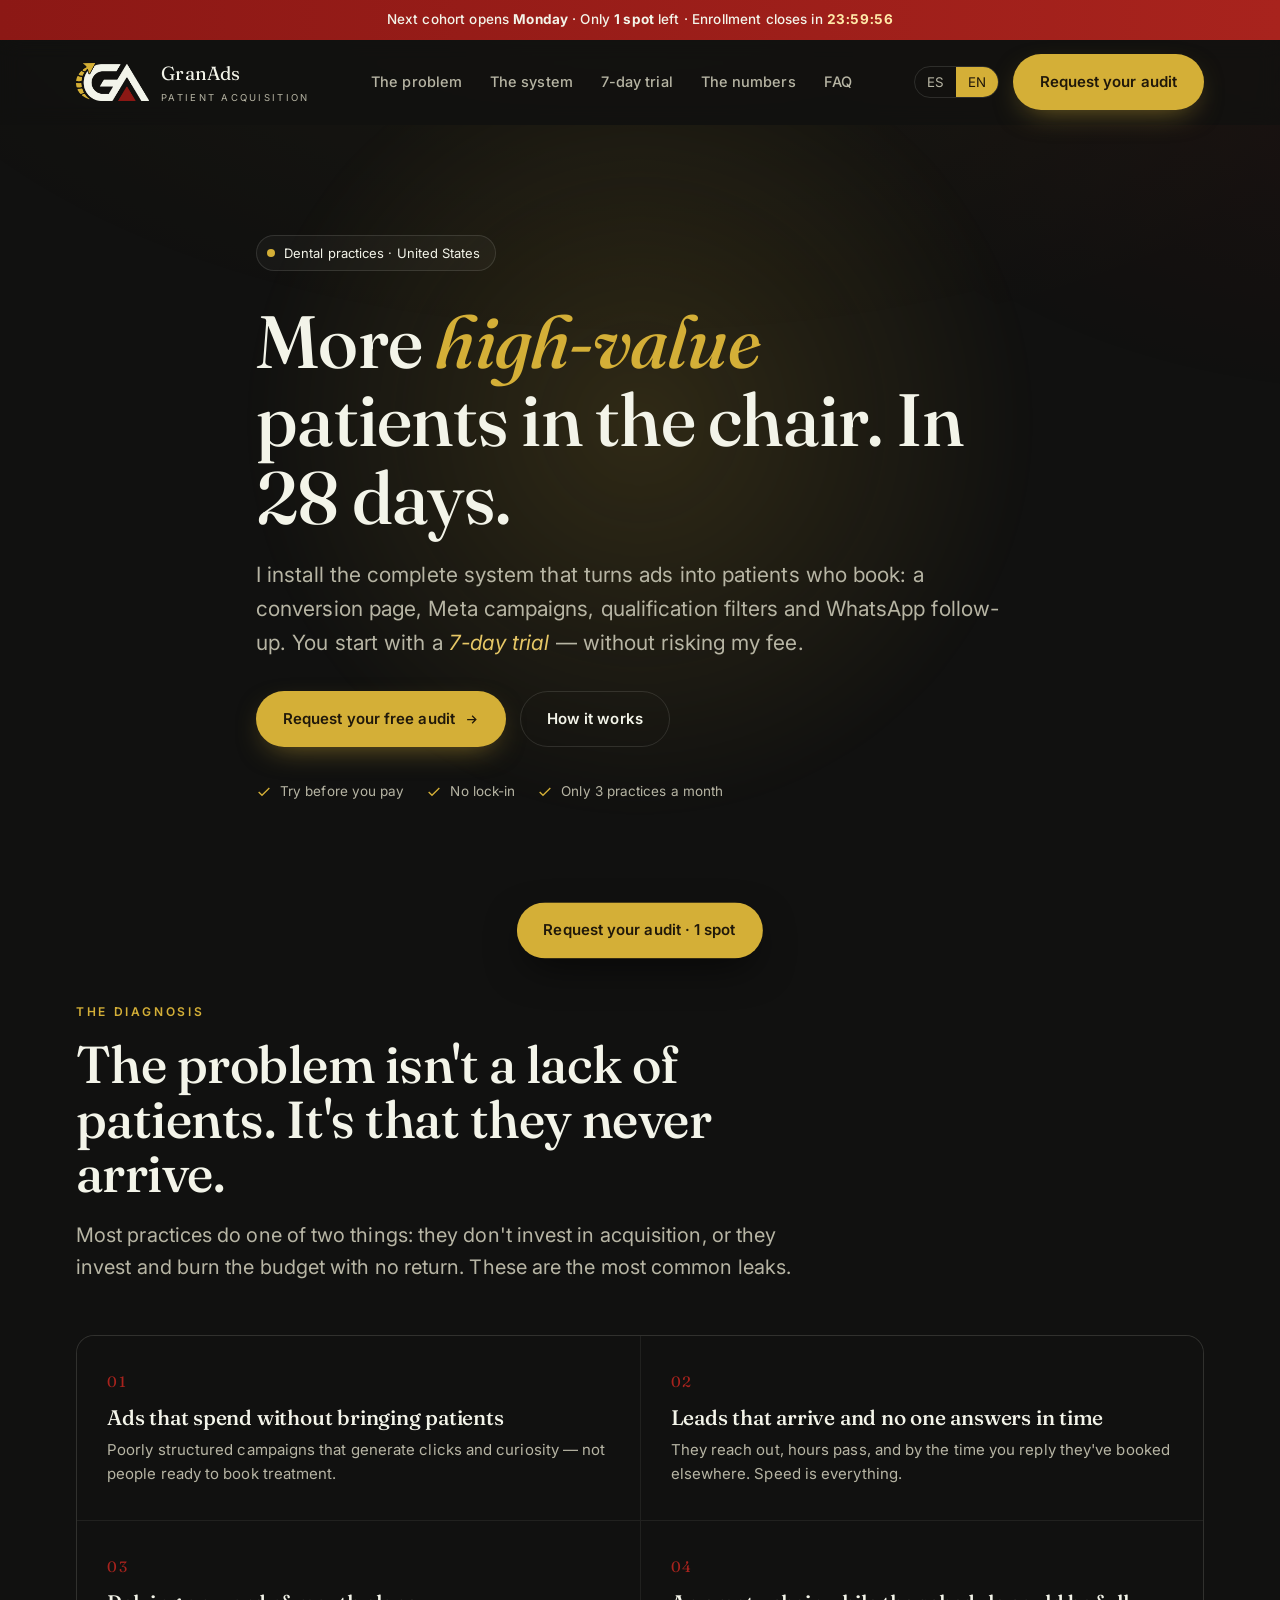
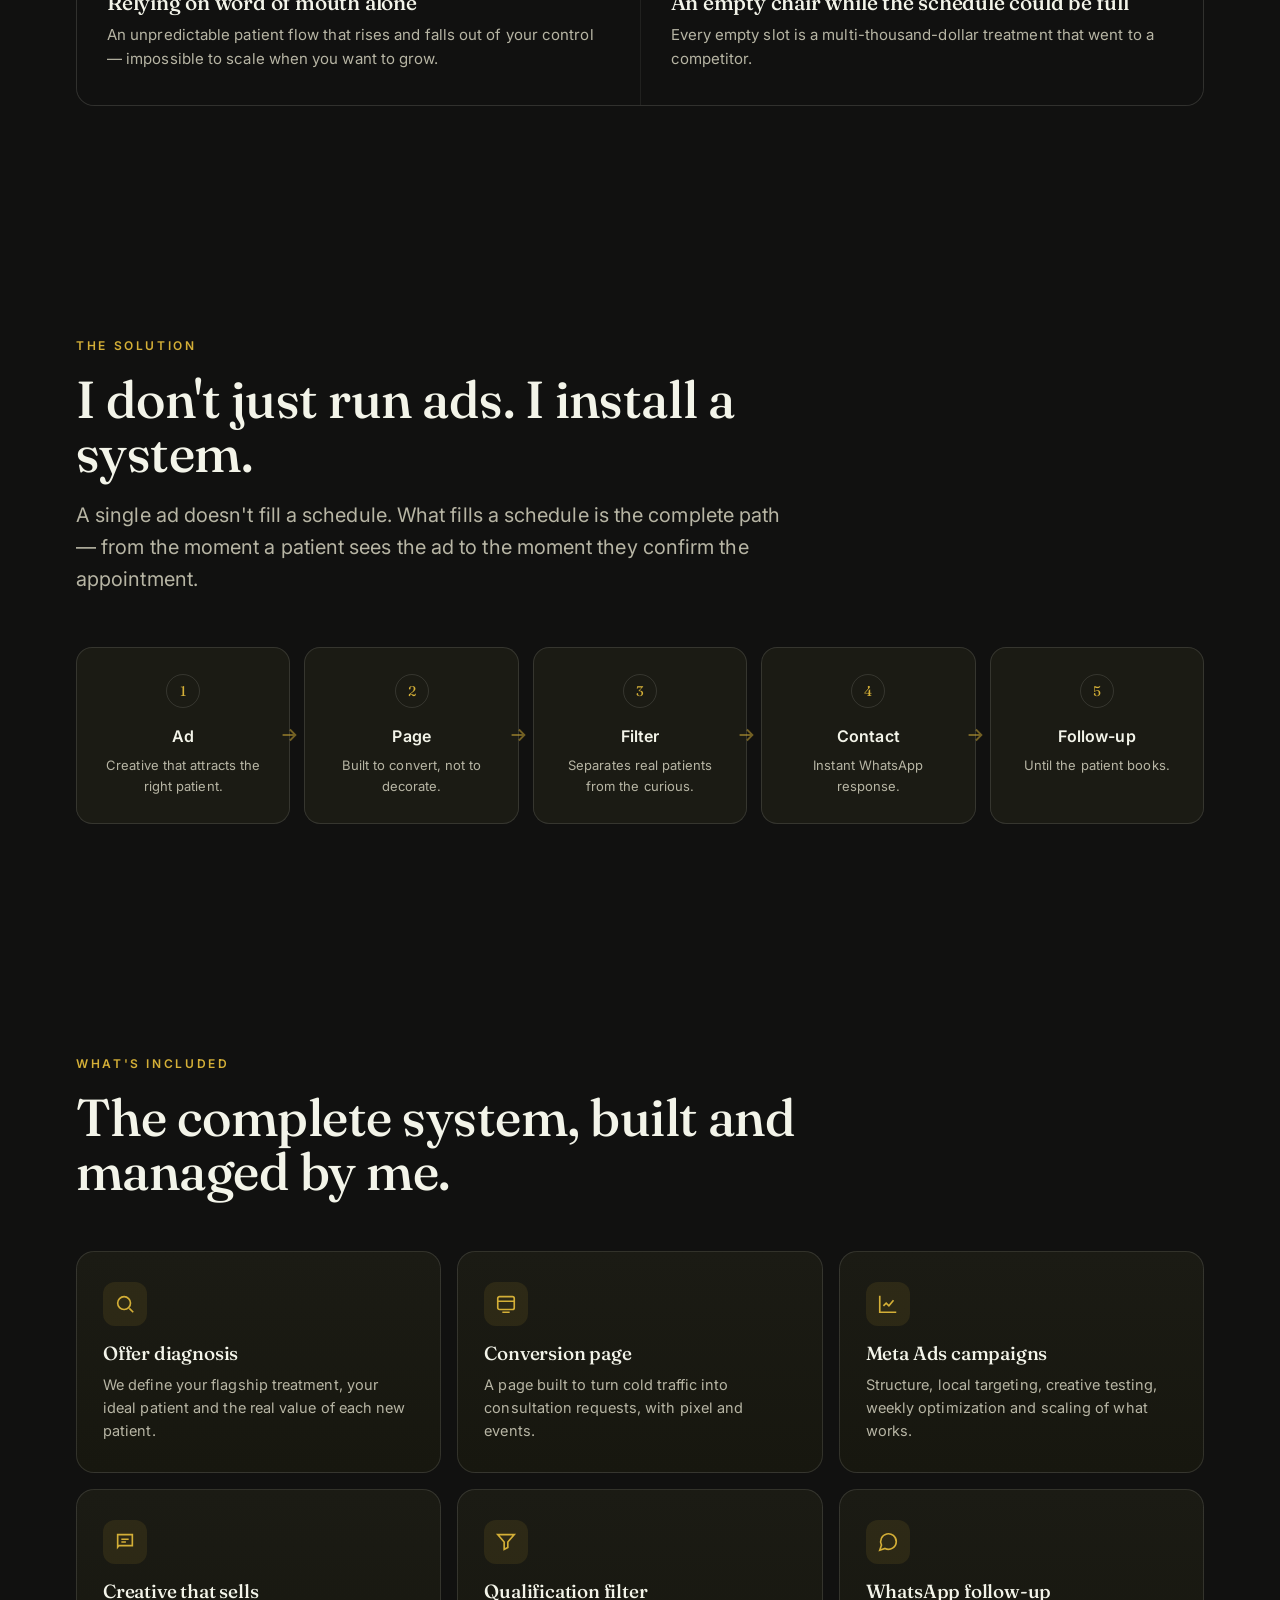
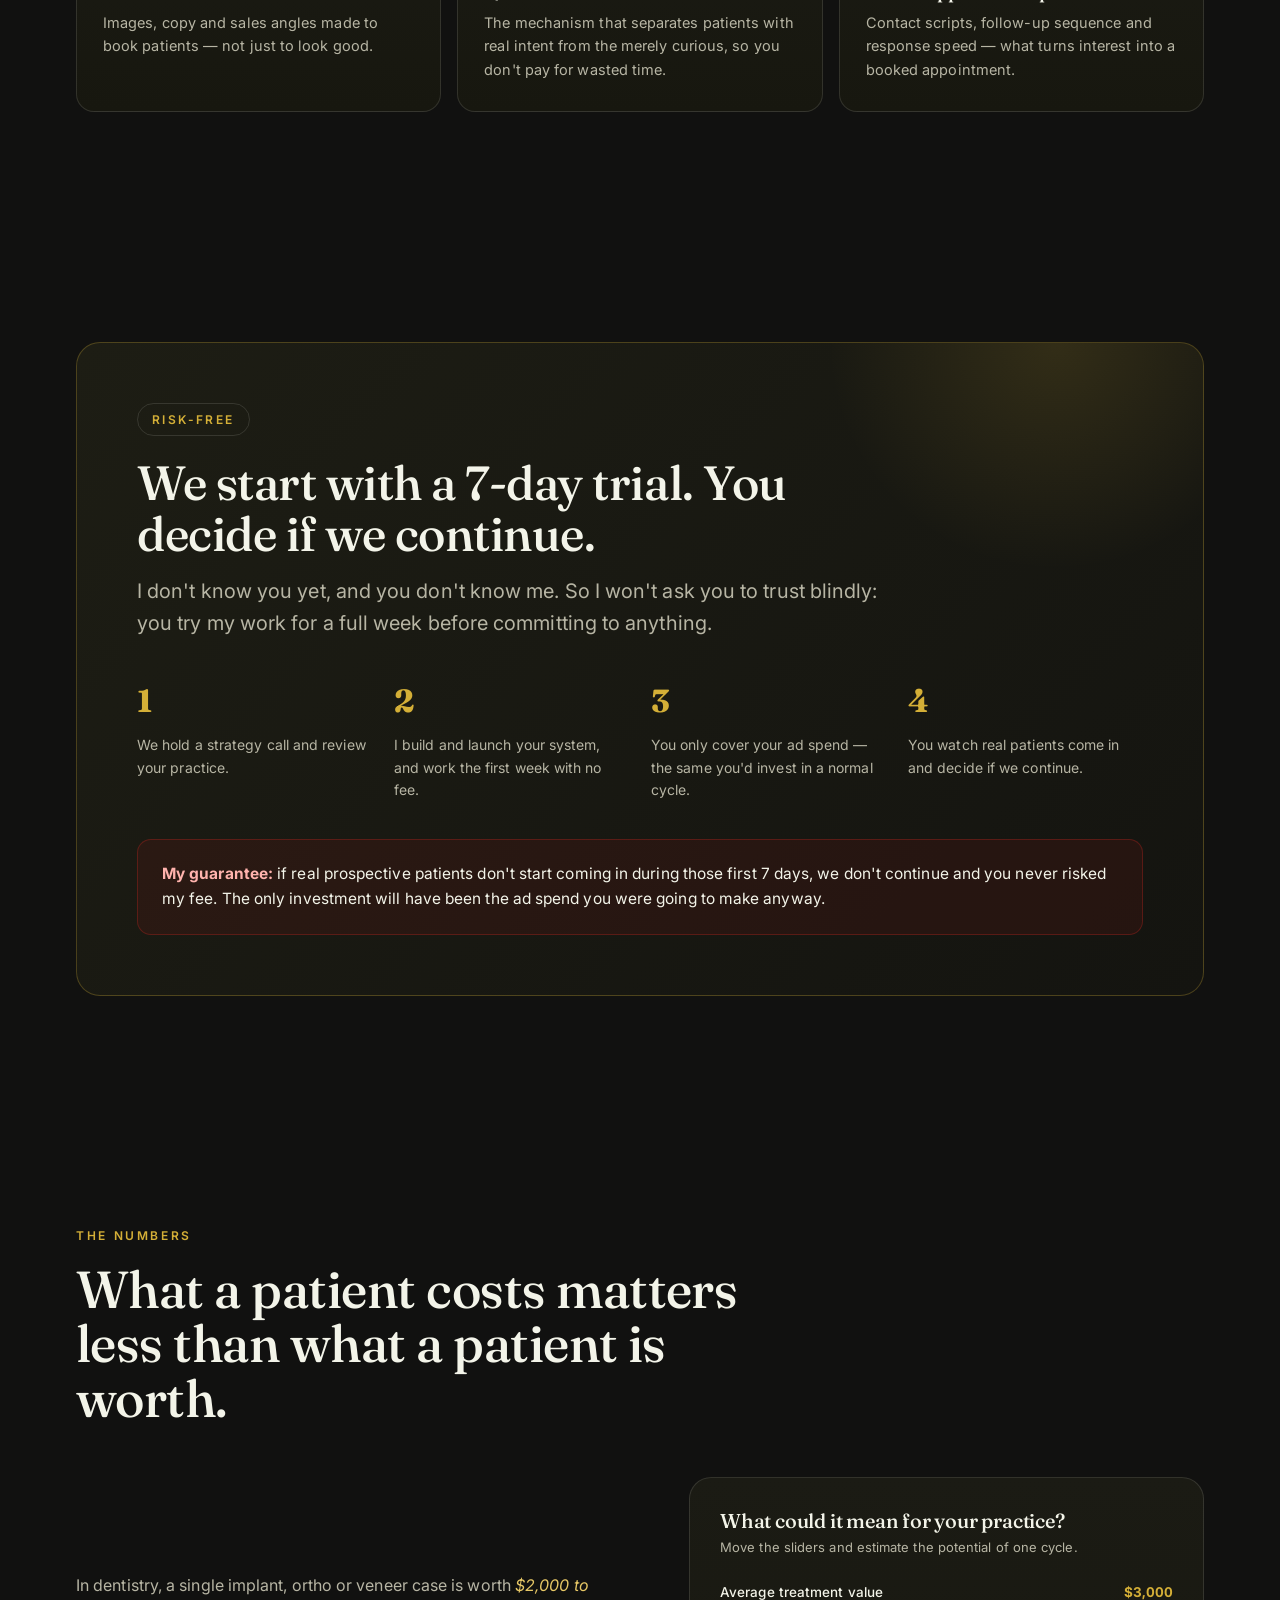
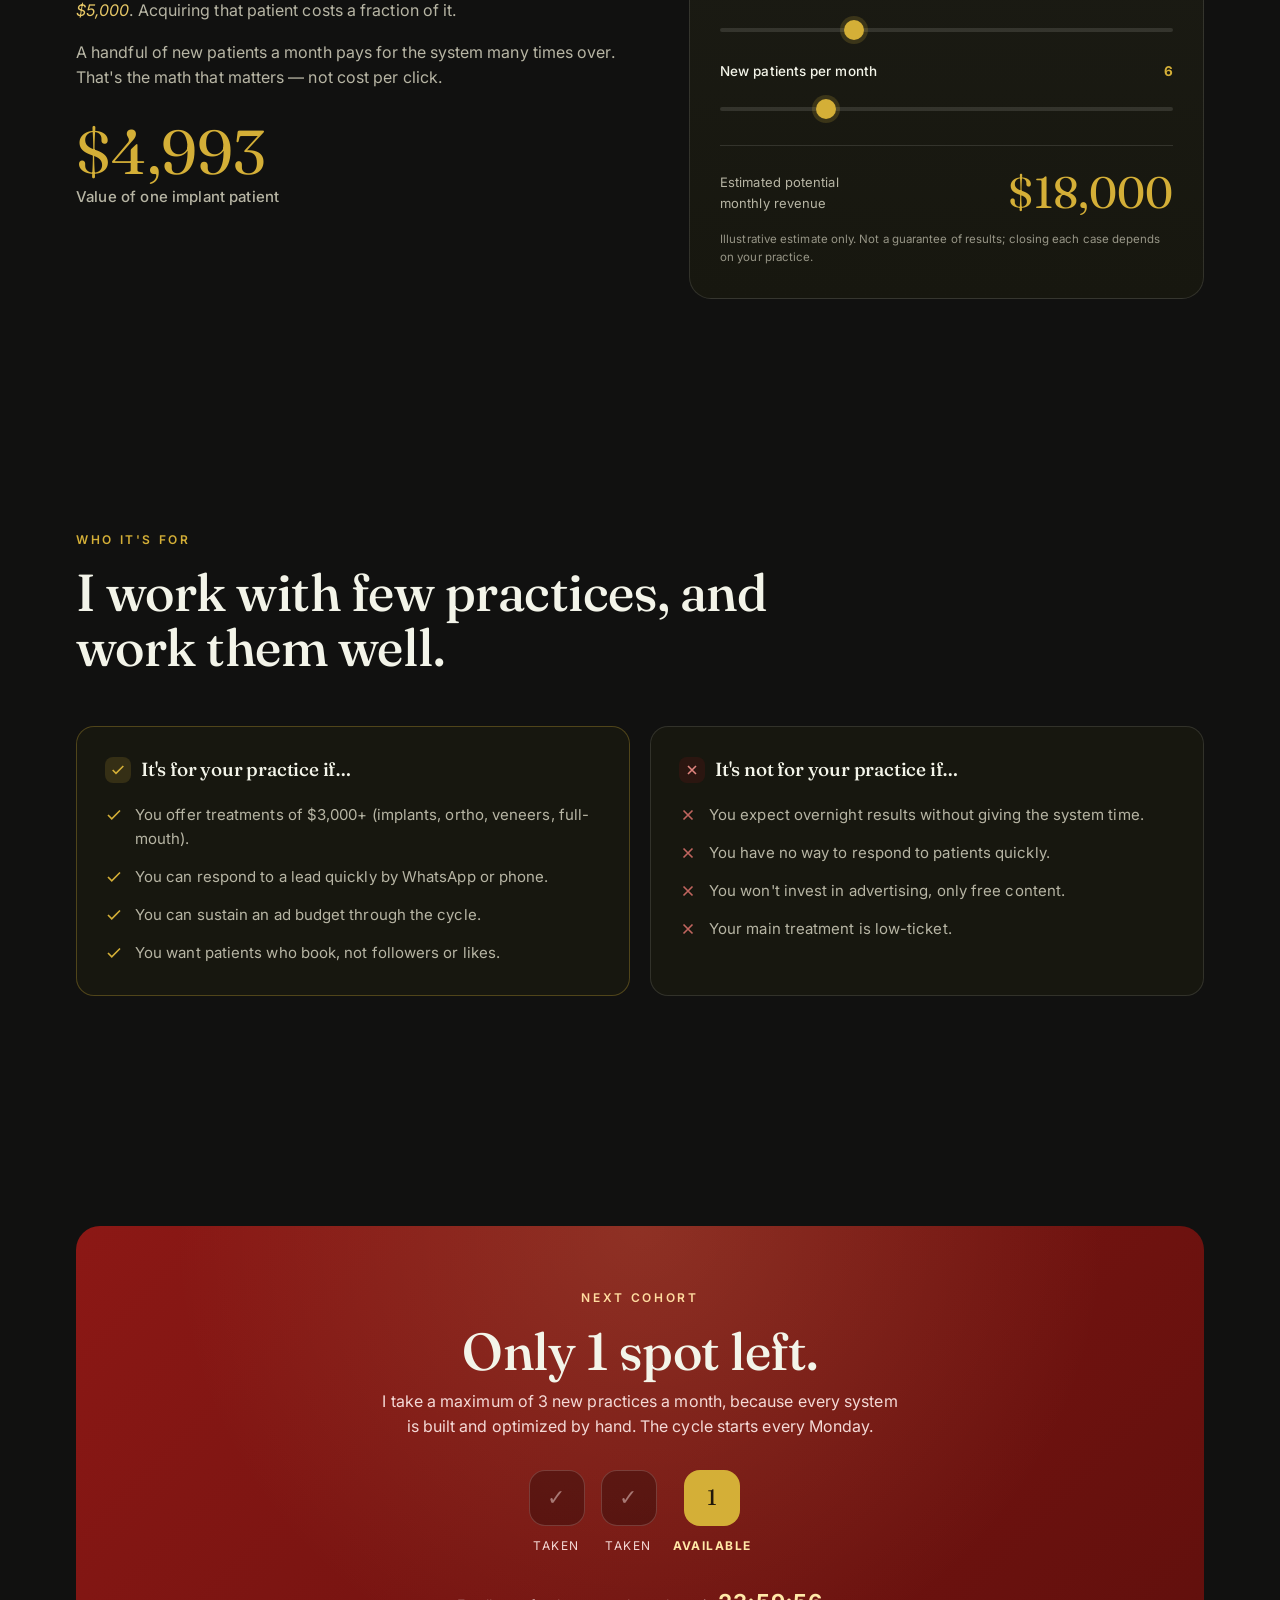
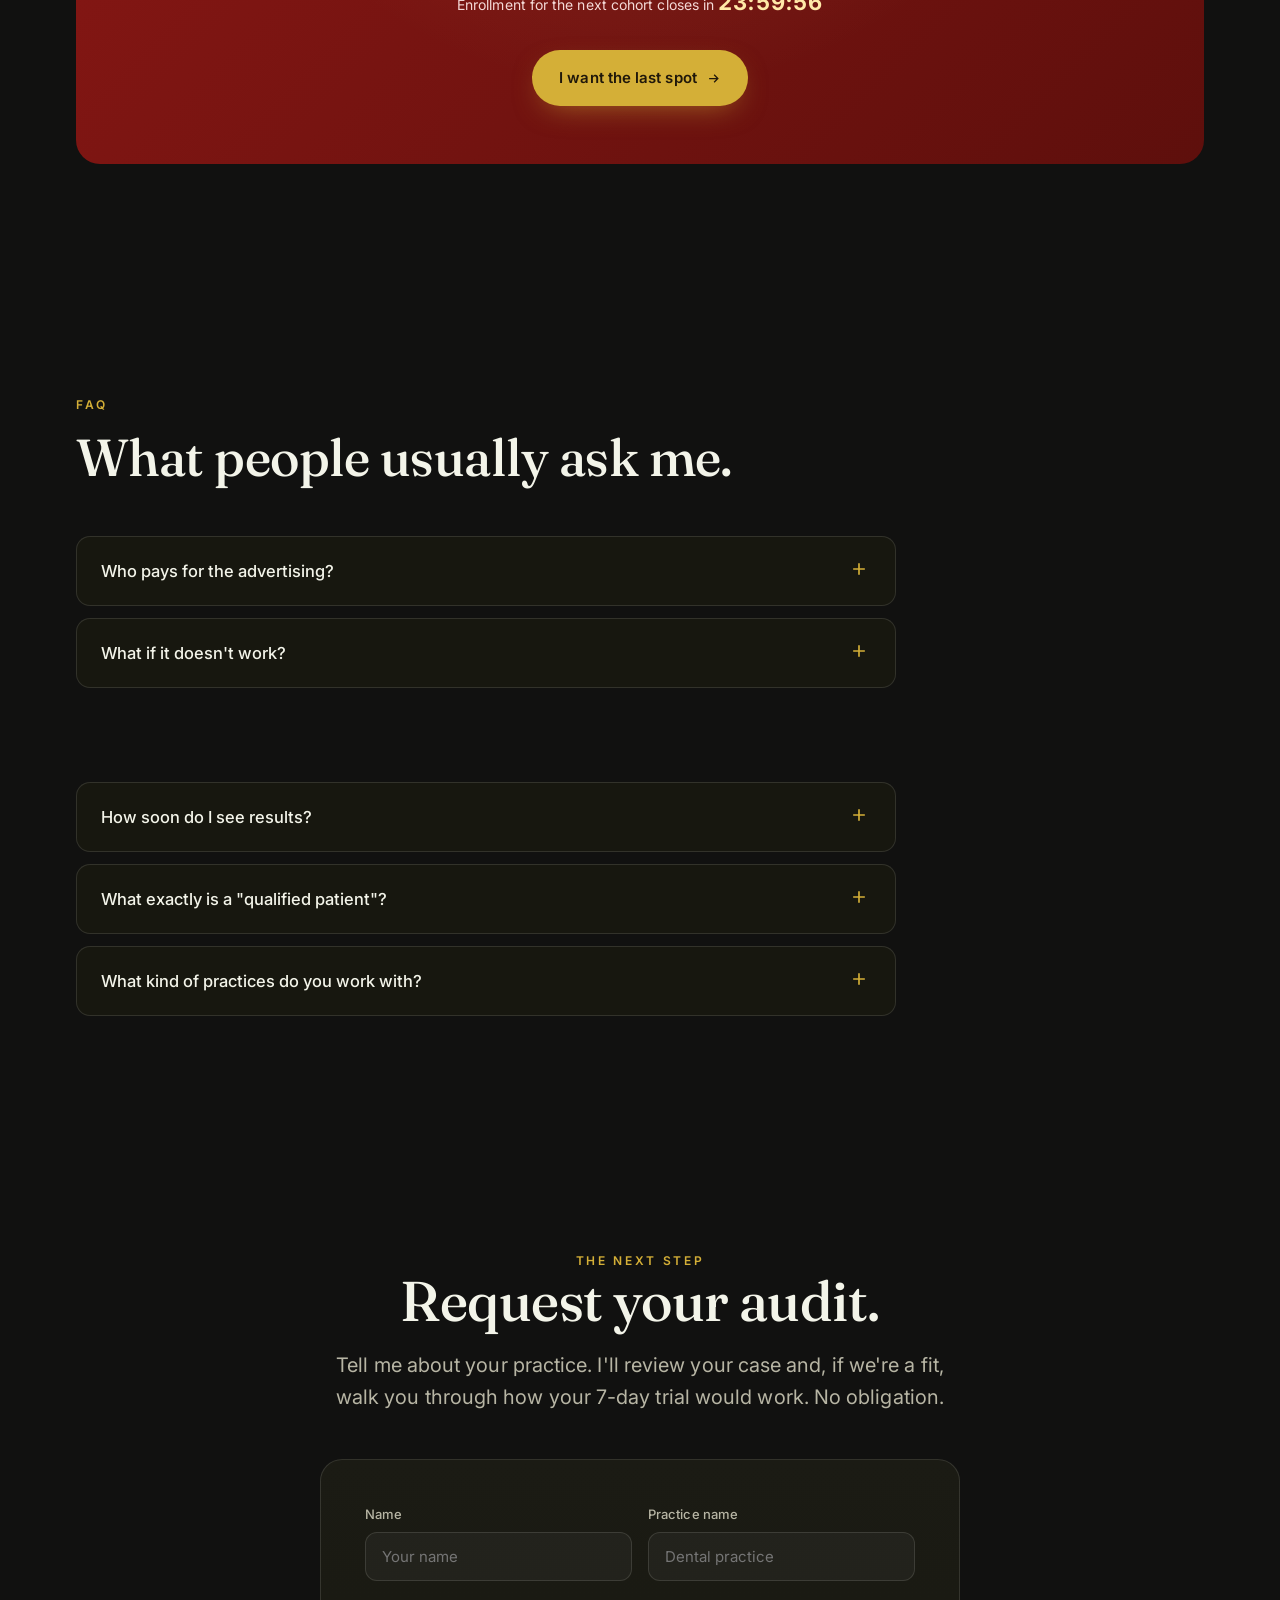
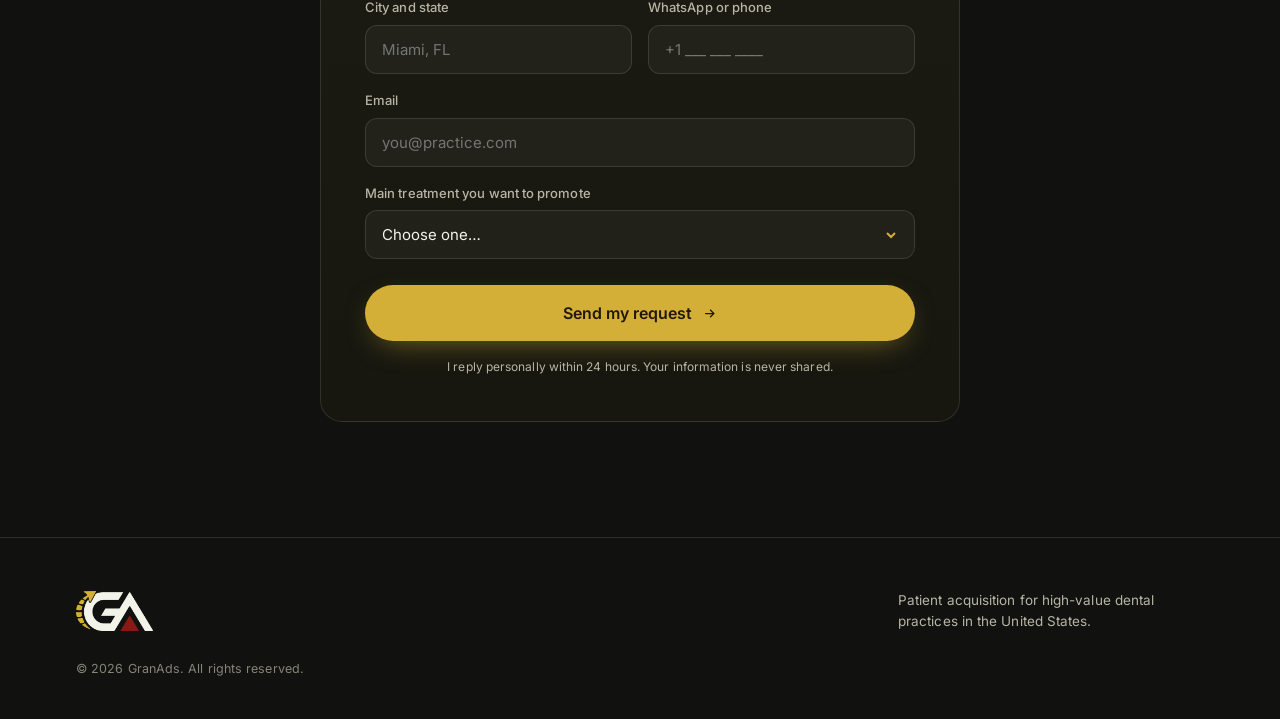
==== commit 1ef20056: "Cuarta Versión" ====
--- a/index.html
+++ b/index.html
@@ -1,650 +1,679 @@
-<!doctype html>
+<!DOCTYPE html>
 <html lang="es">
 <head>
 <meta charset="UTF-8">
-<meta name="viewport" content="width=device-width, initial-scale=1">
-<title>GranAds — Pipeline Sprint</title>
-<meta name="description" content="Instalamos en 28 días un sistema completo de adquisición con anuncios, landing page, filtros de calificación y seguimiento comercial para negocios premium.">
-
-<link rel="icon" href="assets/favicon-32.png" sizes="32x32">
-<link rel="apple-touch-icon" href="assets/apple-touch-icon.png">
-
+<meta name="viewport" content="width=device-width, initial-scale=1.0">
+<title>GranAds — Patient acquisition for dental practices</title>
+<meta name="description" content="We install a system that brings high-value patients to your dental practice in 28 days. Start with a 7-day trial, without risking my fee.">
+<script>document.documentElement.classList.add('js');</script>
 <link rel="preconnect" href="https://fonts.googleapis.com">
 <link rel="preconnect" href="https://fonts.gstatic.com" crossorigin>
-<link rel="stylesheet" href="https://fonts.googleapis.com/css2?family=Fraunces:opsz,wght@9..144,500;9..144,600;9..144,700&family=Inter:wght@400;500;600&display=swap">
-
-<link rel="preload" as="image" href="assets/img/logo-color-dark.png" fetchpriority="high">
-<link rel="stylesheet" href="styles.css?v=20260724">
+<link href="https://fonts.googleapis.com/css2?family=Fraunces:ital,opsz,wght@0,9..144,400;0,9..144,500;0,9..144,600;1,9..144,400&family=Inter:wght@400;500;600&display=swap" rel="stylesheet">
+<style>
+:root{
+  --noir:#111110; --noir-2:#17170f; --panel:#1b1b14;
+  --cream:#F3F4E9; --gold:#D4AF37; --wine:#8C1815;
+  --muted:#b7b5a4; --line:rgba(243,244,233,.12); --line-2:rgba(243,244,233,.07);
+  --gold-2:#e6c766; --wine-2:#a8231d;
+  --serif:'Fraunces',Georgia,serif; --sans:'Inter',system-ui,sans-serif;
+  --ease:cubic-bezier(.22,.61,.36,1); --wrap:1180px;
+}
+*{box-sizing:border-box;margin:0;padding:0}
+html{scroll-behavior:smooth;-webkit-text-size-adjust:100%}
+body{background:var(--noir);color:var(--cream);font-family:var(--sans);line-height:1.6;overflow-x:hidden;letter-spacing:.005em;-webkit-font-smoothing:antialiased}
+body::before{content:"";position:fixed;inset:0;pointer-events:none;z-index:1;opacity:.5;
+  background:radial-gradient(120% 90% at 50% -10%, rgba(212,175,55,.10), transparent 55%),radial-gradient(90% 70% at 110% 10%, rgba(140,24,21,.14), transparent 50%)}
+img{max-width:100%;display:block}
+a{color:inherit;text-decoration:none}
+.wrap{width:100%;max-width:var(--wrap);margin:0 auto;padding:0 26px}
+section{position:relative;z-index:2}
+html.js .reveal{opacity:0;transform:translateY(26px);transition:opacity .9s var(--ease),transform .9s var(--ease)}
+html.js .reveal.is-visible{opacity:1;transform:none}
+.reveal[data-d="1"]{transition-delay:.08s}.reveal[data-d="2"]{transition-delay:.16s}.reveal[data-d="3"]{transition-delay:.24s}.reveal[data-d="4"]{transition-delay:.32s}
+h1,h2,h3{font-family:var(--serif);font-weight:500;line-height:1.05;letter-spacing:-.01em}
+.eyebrow{font-family:var(--sans);font-size:12px;font-weight:600;letter-spacing:.22em;text-transform:uppercase;color:var(--gold)}
+.lead{font-size:clamp(17px,2vw,20px);color:var(--muted);max-width:60ch}
+em{font-style:italic;color:var(--gold-2)}
+.btn{display:inline-flex;align-items:center;gap:.6em;font-family:var(--sans);font-weight:600;font-size:15px;padding:15px 26px;border-radius:999px;cursor:pointer;border:1px solid transparent;transition:transform .3s var(--ease),background .3s,box-shadow .3s,color .3s;white-space:nowrap}
+.btn-gold{background:var(--gold);color:#20180a;box-shadow:0 10px 30px -12px rgba(212,175,55,.6)}
+.btn-gold:hover{transform:translateY(-2px);background:var(--gold-2);box-shadow:0 16px 38px -12px rgba(212,175,55,.75)}
+.btn-ghost{background:transparent;color:var(--cream);border-color:var(--line)}
+.btn-ghost:hover{border-color:var(--gold);color:var(--gold)}
+.btn svg{width:15px;height:15px}
+.topbar{position:relative;z-index:40;background:linear-gradient(90deg,var(--wine),var(--wine-2));color:var(--cream);font-size:13.5px;font-weight:500;text-align:center;padding:9px 16px;letter-spacing:.01em}
+.topbar b{font-weight:700}
+.topbar .clock{font-variant-numeric:tabular-nums;font-weight:700;color:#ffe9a8;letter-spacing:.04em}
+.nav{position:sticky;top:0;z-index:30;backdrop-filter:blur(10px);background:rgba(17,17,16,.72);border-bottom:1px solid transparent;transition:border-color .4s,background .4s,padding .4s;padding:14px 0}
+.nav.scrolled{border-color:var(--line);background:rgba(15,15,13,.9)}
+.nav .row{display:flex;align-items:center;justify-content:space-between;gap:20px}
+.brand{display:flex;align-items:center;gap:12px}
+.brand img{height:38px;width:auto}
+.brand .bt{font-family:var(--serif);font-size:19px;letter-spacing:.01em}
+.brand .bt small{display:block;font-family:var(--sans);font-size:9.5px;letter-spacing:.24em;text-transform:uppercase;color:var(--muted);margin-top:1px}
+.navlinks{display:flex;align-items:center;gap:28px;font-size:14.5px;color:var(--muted);font-weight:500}
+.navlinks a{transition:color .25s}.navlinks a:hover{color:var(--cream)}
+.nav-cta{display:flex;align-items:center;gap:14px}
+.langtog{display:inline-flex;border:1px solid var(--line);border-radius:999px;overflow:hidden;font-size:12.5px;font-weight:600}
+.langtog button{background:none;border:0;color:var(--muted);padding:7px 12px;cursor:pointer;transition:background .25s,color .25s;font-family:var(--sans)}
+.langtog button.active{background:var(--gold);color:#20180a}
+.burger{display:none;background:none;border:0;color:var(--cream);cursor:pointer;width:30px;height:30px}
+.hero{padding:clamp(56px,9vw,110px) 0 clamp(50px,7vw,84px);position:relative;overflow:hidden}
+.hero .glow{position:absolute;inset:0;z-index:0;pointer-events:none}
+.hero .glow::before{content:"";position:absolute;top:-20%;left:50%;transform:translateX(-50%);width:900px;height:900px;background:radial-gradient(circle,rgba(212,175,55,.16),transparent 62%);filter:blur(10px);animation:breathe 9s ease-in-out infinite}
+@keyframes breathe{0%,100%{opacity:.7;transform:translateX(-50%) scale(1)}50%{opacity:1;transform:translateX(-50%) scale(1.08)}}
+.hero .inner{position:relative;z-index:2;max-width:820px}
+.hero-chip{display:inline-flex;align-items:center;gap:9px;padding:7px 14px 7px 10px;border:1px solid var(--line);border-radius:999px;font-size:13px;color:var(--cream);margin-bottom:26px;background:rgba(243,244,233,.03)}
+.hero-chip .dot{width:8px;height:8px;border-radius:50%;background:var(--gold);animation:pulse 2.4s infinite}
+@keyframes pulse{0%{box-shadow:0 0 0 0 rgba(212,175,55,.55)}70%{box-shadow:0 0 0 9px rgba(212,175,55,0)}100%{box-shadow:0 0 0 0 rgba(212,175,55,0)}}
+.hero h1{font-size:clamp(38px,6.4vw,74px);margin:6px 0 22px}
+.hero h1 .u{color:var(--gold);font-style:italic}
+.hero-sub{font-size:clamp(17px,2.1vw,21px);color:var(--muted);max-width:60ch;margin-bottom:32px}
+.hero-cta{display:flex;flex-wrap:wrap;gap:14px;align-items:center}
+.hero-trust{display:flex;flex-wrap:wrap;gap:22px;margin-top:34px;font-size:13.5px;color:var(--muted)}
+.hero-trust span{display:inline-flex;align-items:center;gap:8px}
+.hero-trust svg{width:16px;height:16px;color:var(--gold)}
+.sec{padding:clamp(64px,9vw,120px) 0}
+.sec-head{max-width:720px;margin-bottom:52px}
+.sec-head .eyebrow{margin-bottom:16px;display:block}
+.sec-head h2{font-size:clamp(30px,4.6vw,52px);margin-bottom:18px}
+.prob-grid{display:grid;grid-template-columns:repeat(2,1fr);gap:1px;background:var(--line-2);border:1px solid var(--line-2);border-radius:18px;overflow:hidden}
+.prob{background:var(--noir);padding:34px 30px}
+.prob .n{font-family:var(--serif);font-size:15px;color:var(--wine-2);letter-spacing:.1em}
+.prob h3{font-size:21px;margin:12px 0 10px;color:var(--cream)}
+.prob p{color:var(--muted);font-size:15px}
+.path{display:grid;grid-template-columns:repeat(5,1fr);gap:14px;margin-top:10px}
+.step{background:var(--panel);border:1px solid var(--line);border-radius:16px;padding:26px 20px;text-align:center;position:relative}
+.step .num{font-family:var(--serif);font-size:14px;color:var(--gold);border:1px solid var(--line);border-radius:999px;width:34px;height:34px;display:grid;place-items:center;margin:0 auto 16px}
+.step h4{font-family:var(--sans);font-weight:600;font-size:16px;margin-bottom:6px}
+.step p{font-size:13px;color:var(--muted)}
+.step .arrow{position:absolute;right:-11px;top:50%;transform:translateY(-50%);color:var(--gold);opacity:.5;z-index:3}
+.step:last-child .arrow{display:none}
+.cards{display:grid;grid-template-columns:repeat(3,1fr);gap:16px}
+.card{background:linear-gradient(180deg,var(--panel),var(--noir-2));border:1px solid var(--line);border-radius:18px;padding:30px 26px;transition:transform .4s var(--ease),border-color .4s,box-shadow .4s}
+.card:hover{transform:translateY(-5px);border-color:rgba(212,175,55,.4);box-shadow:0 22px 44px -26px rgba(0,0,0,.9)}
+.card .ic{width:44px;height:44px;border-radius:12px;display:grid;place-items:center;background:rgba(212,175,55,.1);color:var(--gold);margin-bottom:18px}
+.card .ic svg{width:22px;height:22px}
+.card h3{font-size:19px;margin-bottom:9px;color:var(--cream)}
+.card p{color:var(--muted);font-size:14.5px}
+.trial{background:linear-gradient(135deg,#1d1d14,#141410);border:1px solid rgba(212,175,55,.28);border-radius:24px;padding:clamp(34px,5vw,60px);position:relative;overflow:hidden}
+.trial::after{content:"";position:absolute;top:-40%;right:-10%;width:520px;height:520px;background:radial-gradient(circle,rgba(212,175,55,.14),transparent 62%);pointer-events:none}
+.trial .tag{display:inline-block;font-size:12px;letter-spacing:.2em;text-transform:uppercase;font-weight:600;color:var(--gold);border:1px solid var(--line);border-radius:999px;padding:6px 14px;margin-bottom:22px}
+.trial h2{font-size:clamp(28px,4.4vw,48px);margin-bottom:16px;max-width:22ch}
+.trial .steps{display:grid;grid-template-columns:repeat(4,1fr);gap:22px;margin-top:36px}
+.trial .ts b{font-family:var(--serif);font-size:32px;color:var(--gold);display:block;margin-bottom:8px}
+.trial .ts p{font-size:14px;color:var(--muted)}
+.trial .guarantee{margin-top:38px;padding:22px 24px;border-radius:14px;background:rgba(140,24,21,.14);border:1px solid rgba(168,35,29,.4);font-size:15.5px}
+.trial .guarantee b{color:#ffb3ad}
+.roi{display:grid;grid-template-columns:1.05fr .95fr;gap:44px;align-items:center}
+.roi .copy p{color:var(--muted);margin-bottom:16px;font-size:16px}
+.roi .fig{font-family:var(--serif);font-size:clamp(40px,6vw,62px);color:var(--gold);line-height:1}
+.roi .fig small{font-family:var(--sans);font-size:15px;color:var(--muted);display:block;font-weight:500;margin-top:6px;letter-spacing:.01em}
+.calc{background:linear-gradient(180deg,var(--panel),var(--noir-2));border:1px solid var(--line);border-radius:22px;padding:32px 30px}
+.calc h3{font-size:20px;margin-bottom:6px}
+.calc .hint{font-size:13px;color:var(--muted);margin-bottom:24px}
+.field{margin-bottom:22px}
+.field label{display:flex;justify-content:space-between;gap:14px;font-size:13.5px;color:var(--cream);font-weight:500;margin-bottom:10px}
+.field label b{color:var(--gold);font-variant-numeric:tabular-nums;white-space:nowrap}
+input[type=range]{-webkit-appearance:none;width:100%;height:4px;border-radius:4px;background:var(--line);outline:none}
+input[type=range]::-webkit-slider-thumb{-webkit-appearance:none;width:20px;height:20px;border-radius:50%;background:var(--gold);cursor:pointer;box-shadow:0 0 0 4px rgba(212,175,55,.18);transition:transform .2s}
+input[type=range]::-webkit-slider-thumb:hover{transform:scale(1.12)}
+input[type=range]::-moz-range-thumb{width:20px;height:20px;border:0;border-radius:50%;background:var(--gold);cursor:pointer}
+.calc-out{margin-top:26px;padding-top:24px;border-top:1px solid var(--line);display:flex;justify-content:space-between;align-items:flex-end;gap:16px}
+.calc-out .r{font-family:var(--serif);font-size:clamp(30px,5vw,44px);color:var(--gold);line-height:1;font-variant-numeric:tabular-nums}
+.calc-out .l{font-size:13px;color:var(--muted);max-width:18ch}
+.calc-note{font-size:11.5px;color:var(--muted);margin-top:16px;opacity:.8}
+.fit{display:grid;grid-template-columns:1fr 1fr;gap:20px}
+.fit .col{border:1px solid var(--line);border-radius:18px;padding:30px 28px;background:var(--noir-2)}
+.fit .col.yes{border-color:rgba(212,175,55,.3)}
+.fit .col h3{font-size:19px;margin-bottom:20px;display:flex;align-items:center;gap:10px}
+.fit .col h3 .badge{width:26px;height:26px;border-radius:8px;display:grid;place-items:center;flex:0 0 26px}
+.fit .yes .badge{background:rgba(212,175,55,.16);color:var(--gold)}
+.fit .no .badge{background:rgba(140,24,21,.18);color:#e0857f}
+.fit ul{list-style:none;display:grid;gap:14px}
+.fit li{display:flex;gap:12px;font-size:15px;color:var(--muted)}
+.fit li svg{width:18px;height:18px;flex:0 0 18px;margin-top:3px}
+.fit .yes li svg{color:var(--gold)}.fit .no li svg{color:#c0655f}
+.scarce{background:linear-gradient(135deg,var(--wine),#5e0f0c);border-radius:24px;padding:clamp(36px,5vw,58px);text-align:center;position:relative;overflow:hidden}
+.scarce::before{content:"";position:absolute;inset:0;background:radial-gradient(circle at 50% 0%,rgba(255,220,150,.14),transparent 60%)}
+.scarce>*{position:relative;z-index:2}
+.scarce .eyebrow{color:#ffdca0}
+.scarce h2{font-size:clamp(30px,5vw,52px);margin:14px 0 10px}
+.scarce p{color:#f4d9d6;max-width:52ch;margin:0 auto 30px;font-size:16px}
+.slots{display:flex;justify-content:center;gap:16px;margin:30px 0}
+.slot{display:flex;flex-direction:column;align-items:center;gap:10px}
+.slot .dot{width:56px;height:56px;border-radius:16px;display:grid;place-items:center;font-family:var(--serif);font-size:22px}
+.slot.taken .dot{background:rgba(0,0,0,.28);color:rgba(244,217,214,.5);border:1px solid rgba(244,217,214,.2)}
+.slot.open .dot{background:var(--gold);color:#20180a;animation:pulse2 2s infinite}
+@keyframes pulse2{0%{box-shadow:0 0 0 0 rgba(255,230,160,.6)}70%{box-shadow:0 0 0 14px rgba(255,230,160,0)}100%{box-shadow:0 0 0 0 rgba(255,230,160,0)}}
+.slot small{font-size:12px;letter-spacing:.12em;text-transform:uppercase;color:#f4d9d6}
+.slot.open small{color:#ffe9a8;font-weight:700}
+.scarce .clock2{font-variant-numeric:tabular-nums;font-weight:700;color:#ffe9a8;font-size:22px;letter-spacing:.05em}
+.scarce .clock2wrap{margin:26px 0 30px;font-size:14px;color:#f4d9d6}
+.faq{display:grid;gap:12px;max-width:820px}
+.q{border:1px solid var(--line);border-radius:14px;background:var(--noir-2);overflow:hidden}
+.q button{width:100%;text-align:left;background:none;border:0;color:var(--cream);font-family:var(--sans);font-size:16.5px;font-weight:500;padding:22px 24px;cursor:pointer;display:flex;justify-content:space-between;align-items:center;gap:16px}
+.q .ic{flex:0 0 22px;transition:transform .35s var(--ease);color:var(--gold)}
+.q.open .ic{transform:rotate(45deg)}
+.q .ans{max-height:0;overflow:hidden;transition:max-height .4s var(--ease)}
+.q .ans p{padding:0 24px 22px;color:var(--muted);font-size:15px}
+.final{text-align:center;max-width:640px;margin:0 auto 46px}
+.final h2{font-size:clamp(32px,5vw,56px);margin-bottom:18px}
+.final .lead{margin:0 auto}
+.form{max-width:640px;margin:0 auto;background:linear-gradient(180deg,var(--panel),var(--noir-2));border:1px solid var(--line);border-radius:22px;padding:clamp(28px,4vw,44px)}
+.form .grid2{display:grid;grid-template-columns:1fr 1fr;gap:16px}
+.form .fg{margin-bottom:16px}
+.form label{display:block;font-size:13px;color:var(--muted);margin-bottom:7px;font-weight:500}
+.form input,.form select{width:100%;background:rgba(243,244,233,.04);border:1px solid var(--line);border-radius:12px;padding:14px 16px;color:var(--cream);font-family:var(--sans);font-size:15px;transition:border-color .25s}
+.form input:focus,.form select:focus{outline:none;border-color:var(--gold)}
+.form select{appearance:none;background-image:url("data:image/svg+xml,%3Csvg xmlns='http://www.w3.org/2000/svg' width='14' height='14' fill='none' stroke='%23D4AF37' stroke-width='2'%3E%3Cpath d='M3 5l4 4 4-4'/%3E%3C/svg%3E");background-repeat:no-repeat;background-position:right 16px center}
+.form .btn-gold{width:100%;justify-content:center;margin-top:10px;font-size:16px;padding:17px}
+.form .fineprint{font-size:12px;color:var(--muted);text-align:center;margin-top:16px}
+footer{border-top:1px solid var(--line);padding:52px 0 40px;position:relative;z-index:2}
+footer .row{display:flex;justify-content:space-between;align-items:center;gap:24px;flex-wrap:wrap}
+footer .brand img{height:40px}
+footer .tag{color:var(--muted);font-size:13.5px;max-width:34ch}
+footer .fine{color:var(--muted);font-size:12.5px;opacity:.7;margin-top:26px}
+.float-cta{position:fixed;left:50%;bottom:20px;transform:translateX(-50%) translateY(140%);z-index:35;transition:transform .5s var(--ease)}
+.float-cta.show{transform:translateX(-50%) translateY(0)}
+.float-cta .btn{box-shadow:0 14px 40px -10px rgba(0,0,0,.7)}
+@media(max-width:960px){
+  .navlinks{display:none}
+  .burger{display:grid;place-items:center}
+  .navlinks.open{display:flex;position:absolute;top:100%;left:0;right:0;flex-direction:column;gap:0;background:var(--noir-2);border-bottom:1px solid var(--line);padding:8px 0}
+  .navlinks.open a{padding:14px 26px;width:100%}
+  .roi{grid-template-columns:1fr;gap:30px}
+  .path{grid-template-columns:1fr 1fr;gap:12px}.step .arrow{display:none}
+  .cards{grid-template-columns:1fr 1fr}
+  .trial .steps{grid-template-columns:1fr 1fr;gap:20px}
+}
+@media(max-width:640px){
+  .prob-grid{grid-template-columns:1fr}.cards{grid-template-columns:1fr}.path{grid-template-columns:1fr}
+  .fit{grid-template-columns:1fr}.form .grid2{grid-template-columns:1fr}.trial .steps{grid-template-columns:1fr}
+  .hero-cta .btn{flex:1;justify-content:center}
+  .nav-cta .btn-gold{display:none}.brand .bt small{display:none}
+}
+</style>
 </head>
 <body>
-<a href="#main" class="skip-link">Saltar al contenido</a>
-
-<!-- ============================= BARRA DE URGENCIA ============================= -->
-<div class="urgency-bar" id="urgencyBar">
-  <div class="urgency-inner">
-    <span class="urgency-msg">Aplicaciones abiertas para este ciclo</span>
-    <span class="urgency-timer" id="urgencyTimer" aria-live="off">
-      <span class="t-box" data-h>24</span><span class="t-sep">:</span><span class="t-box" data-m>00</span><span class="t-sep">:</span><span class="t-box" data-s>00</span>
-    </span>
-    <span class="urgency-slots"><span class="dot"></span>Queda 1 cupo este mes</span>
-  </div>
+
+<div class="topbar"><span data-k="topbar.pre">El próximo ciclo abre este <b>lunes</b> · Queda <b>1 cupo</b> · La inscripción cierra en </span><span class="clock" data-clock>24:00:00</span></div>
+
+<nav class="nav" data-nav>
+  <div class="wrap row">
+    <a href="#top" class="brand">
+      <img src="[data-uri]" alt="GranAds">
+      <span class="bt">GranAds<small data-k="brand.sub">Adquisición de pacientes</small></span>
+    </a>
+    <div class="navlinks" data-navlinks>
+      <a href="#problema" data-k="nav.problema">El problema</a>
+      <a href="#sistema" data-k="nav.sistema">El sistema</a>
+      <a href="#prueba" data-k="nav.prueba">7 días de prueba</a>
+      <a href="#numeros" data-k="nav.numeros">Los números</a>
+      <a href="#faq" data-k="nav.faq">Preguntas</a>
+    </div>
+    <div class="nav-cta">
+      <div class="langtog" role="group" aria-label="Language">
+        <button data-lang="es">ES</button><button data-lang="en">EN</button>
+      </div>
+      <a href="#solicitar" class="btn btn-gold" data-k="nav.cta">Solicita tu diagnóstico</a>
+      <button class="burger" data-burger aria-label="Menu"><svg width="22" height="22" viewBox="0 0 24 24" fill="none" stroke="currentColor" stroke-width="2"><path d="M3 6h18M3 12h18M3 18h18"/></svg></button>
+    </div>
+  </div>
+</nav>
+
+<header class="hero" id="top">
+  <div class="glow"></div>
+  <div class="wrap inner">
+    <div class="hero-chip reveal"><span class="dot"></span> <span data-k="hero.chip">Clínicas dentales · Estados Unidos</span></div>
+    <h1 class="reveal" data-d="1" data-k="hero.h1">Más pacientes de <span class="u">alto valor</span> en el sillón. En 28 días.</h1>
+    <p class="hero-sub reveal" data-d="2" data-k="hero.sub">Instalo el sistema completo que convierte anuncios en pacientes que agendan: página de conversión, campañas en Meta, filtros de calificación y seguimiento por WhatsApp. Empiezas con <em>7 días de prueba</em>, sin arriesgar tu honorario.</p>
+    <div class="hero-cta reveal" data-d="3">
+      <a href="#solicitar" class="btn btn-gold"><span data-k="hero.cta1">Solicita tu diagnóstico gratuito</span>
+        <svg viewBox="0 0 24 24" fill="none" stroke="currentColor" stroke-width="2"><path d="M5 12h14M13 6l6 6-6 6"/></svg></a>
+      <a href="#sistema" class="btn btn-ghost" data-k="hero.cta2">Cómo funciona</a>
+    </div>
+    <div class="hero-trust reveal" data-d="4">
+      <span><svg viewBox="0 0 24 24" fill="none" stroke="currentColor" stroke-width="2"><path d="M20 6L9 17l-5-5"/></svg> <span data-k="hero.t1">Pruebas antes de pagar</span></span>
+      <span><svg viewBox="0 0 24 24" fill="none" stroke="currentColor" stroke-width="2"><path d="M20 6L9 17l-5-5"/></svg> <span data-k="hero.t2">Sin permanencia</span></span>
+      <span><svg viewBox="0 0 24 24" fill="none" stroke="currentColor" stroke-width="2"><path d="M20 6L9 17l-5-5"/></svg> <span data-k="hero.t3">Solo 3 clínicas al mes</span></span>
+    </div>
+  </div>
+</header>
+
+<section class="sec" id="problema">
+  <div class="wrap">
+    <div class="sec-head reveal">
+      <span class="eyebrow" data-k="prob.eye">El diagnóstico</span>
+      <h2 data-k="prob.h2">El problema no es que falten pacientes. Es que no llegan.</h2>
+      <p class="lead" data-k="prob.lead">La mayoría de las clínicas hace una de dos cosas: no invierte en captación, o invierte y quema el presupuesto sin retorno. Estas son las fugas más comunes.</p>
+    </div>
+    <div class="prob-grid">
+      <div class="prob reveal"><div class="n">01</div><h3 data-k="prob.1t">Anuncios que gastan sin traer pacientes</h3><p data-k="prob.1p">Campañas mal estructuradas que generan clics y curiosos, no personas listas para agendar un tratamiento.</p></div>
+      <div class="prob reveal" data-d="1"><div class="n">02</div><h3 data-k="prob.2t">Leads que llegan y nadie responde a tiempo</h3><p data-k="prob.2p">El interesado escribe, pasan horas, y cuando contestan el paciente ya agendó en otra clínica. La velocidad lo es todo.</p></div>
+      <div class="prob reveal" data-d="2"><div class="n">03</div><h3 data-k="prob.3t">Depender solo del boca a boca</h3><p data-k="prob.3p">Un flujo de pacientes impredecible que sube y baja sin control, imposible de escalar cuando quieres crecer.</p></div>
+      <div class="prob reveal" data-d="3"><div class="n">04</div><h3 data-k="prob.4t">El sillón vacío mientras la agenda podría estar llena</h3><p data-k="prob.4p">Cada hueco sin paciente es un tratamiento de miles de dólares que se fue a la competencia.</p></div>
+    </div>
+  </div>
+</section>
+
+<section class="sec" id="sistema">
+  <div class="wrap">
+    <div class="sec-head reveal">
+      <span class="eyebrow" data-k="sys.eye">La solución</span>
+      <h2 data-k="sys.h2">No corro anuncios. Instalo un sistema.</h2>
+      <p class="lead" data-k="sys.lead">Un anuncio suelto no llena una agenda. Lo que llena una agenda es el camino completo, desde que el paciente ve el anuncio hasta que confirma su cita.</p>
+    </div>
+    <div class="path">
+      <div class="step reveal"><div class="num">1</div><h4 data-k="s1t">Anuncio</h4><p data-k="s1p">Creativos que atraen al paciente correcto.</p><svg class="arrow" width="22" height="22" viewBox="0 0 24 24" fill="none" stroke="currentColor" stroke-width="2"><path d="M5 12h14M13 6l6 6-6 6"/></svg></div>
+      <div class="step reveal" data-d="1"><div class="num">2</div><h4 data-k="s2t">Página</h4><p data-k="s2p">Diseñada para convertir, no para decorar.</p><svg class="arrow" width="22" height="22" viewBox="0 0 24 24" fill="none" stroke="currentColor" stroke-width="2"><path d="M5 12h14M13 6l6 6-6 6"/></svg></div>
+      <div class="step reveal" data-d="2"><div class="num">3</div><h4 data-k="s3t">Filtro</h4><p data-k="s3p">Separa al paciente real del curioso.</p><svg class="arrow" width="22" height="22" viewBox="0 0 24 24" fill="none" stroke="currentColor" stroke-width="2"><path d="M5 12h14M13 6l6 6-6 6"/></svg></div>
+      <div class="step reveal" data-d="3"><div class="num">4</div><h4 data-k="s4t">Contacto</h4><p data-k="s4p">Respuesta inmediata por WhatsApp.</p><svg class="arrow" width="22" height="22" viewBox="0 0 24 24" fill="none" stroke="currentColor" stroke-width="2"><path d="M5 12h14M13 6l6 6-6 6"/></svg></div>
+      <div class="step reveal" data-d="4"><div class="num">5</div><h4 data-k="s5t">Seguimiento</h4><p data-k="s5p">Hasta que el paciente agenda.</p></div>
+    </div>
+  </div>
+</section>
+
+<section class="sec" id="incluye">
+  <div class="wrap">
+    <div class="sec-head reveal">
+      <span class="eyebrow" data-k="inc.eye">Qué incluye</span>
+      <h2 data-k="inc.h2">El sistema completo, montado y gestionado por mí.</h2>
+    </div>
+    <div class="cards">
+      <div class="card reveal"><div class="ic"><svg viewBox="0 0 24 24" fill="none" stroke="currentColor" stroke-width="1.8"><circle cx="11" cy="11" r="7"/><path d="M21 21l-4.3-4.3"/></svg></div><h3 data-k="c1t">Diagnóstico de tu oferta</h3><p data-k="c1p">Definimos tu tratamiento estrella, tu paciente ideal y el valor real de cada paciente nuevo.</p></div>
+      <div class="card reveal" data-d="1"><div class="ic"><svg viewBox="0 0 24 24" fill="none" stroke="currentColor" stroke-width="1.8"><rect x="3" y="4" width="18" height="14" rx="2"/><path d="M3 9h18M8 21h8"/></svg></div><h3 data-k="c2t">Página de conversión</h3><p data-k="c2p">Una página construida para convertir tráfico frío en solicitudes de valoración, con píxel y eventos.</p></div>
+      <div class="card reveal" data-d="2"><div class="ic"><svg viewBox="0 0 24 24" fill="none" stroke="currentColor" stroke-width="1.8"><path d="M3 3v18h18"/><path d="M7 14l3-3 3 3 5-6"/></svg></div><h3 data-k="c3t">Campañas en Meta Ads</h3><p data-k="c3p">Estructura, segmentación local, pruebas de creativos, optimización semanal y escalamiento de lo que funciona.</p></div>
+      <div class="card reveal"><div class="ic"><svg viewBox="0 0 24 24" fill="none" stroke="currentColor" stroke-width="1.8"><path d="M4 4h16v12H5.2L4 17.5V4z"/><path d="M8 9h8M8 12h5"/></svg></div><h3 data-k="c4t">Creativos que venden</h3><p data-k="c4p">Imágenes, textos y ángulos de venta hechos para agendar pacientes, no solo para verse bien.</p></div>
+      <div class="card reveal" data-d="1"><div class="ic"><svg viewBox="0 0 24 24" fill="none" stroke="currentColor" stroke-width="1.8"><path d="M3 4h18l-7 8v6l-4 2v-8L3 4z"/></svg></div><h3 data-k="c5t">Filtro de calificación</h3><p data-k="c5p">El mecanismo que separa al paciente con intención real del simple curioso, para que no pagues por tiempo perdido.</p></div>
+      <div class="card reveal" data-d="2"><div class="ic"><svg viewBox="0 0 24 24" fill="none" stroke="currentColor" stroke-width="1.8"><path d="M21 11.5a8.5 8.5 0 01-12.3 7.6L3 21l1.9-5.7A8.5 8.5 0 1121 11.5z"/></svg></div><h3 data-k="c6t">Seguimiento por WhatsApp</h3><p data-k="c6p">Scripts de contacto, secuencia de seguimiento y velocidad de respuesta: lo que convierte al interesado en cita.</p></div>
+    </div>
+  </div>
+</section>
+
+<section class="sec" id="prueba">
+  <div class="wrap">
+    <div class="trial reveal">
+      <span class="tag" data-k="trial.tag">Sin riesgo</span>
+      <h2 data-k="trial.h2">Empezamos con 7 días de prueba. Tú decides si seguimos.</h2>
+      <p class="lead" data-k="trial.lead">No te conozco todavía, y tú a mí tampoco. Por eso no te pido que confíes a ciegas: pruebas mi trabajo una semana completa antes de comprometerte a nada.</p>
+      <div class="steps">
+        <div class="ts reveal"><b>1</b><p data-k="ts1">Hacemos una entrevista de estrategia y revisamos tu clínica.</p></div>
+        <div class="ts reveal" data-d="1"><b>2</b><p data-k="ts2">Monto y lanzo tu sistema, y trabajo la primera semana sin cobrar honorario.</p></div>
+        <div class="ts reveal" data-d="2"><b>3</b><p data-k="ts3">Tú solo cubres tu inversión publicitaria, la misma que usarías en el ciclo normal.</p></div>
+        <div class="ts reveal" data-d="3"><b>4</b><p data-k="ts4">Ves llegar pacientes reales y decides si seguimos.</p></div>
+      </div>
+      <div class="guarantee reveal" data-k="trial.guar"><b>Mi garantía:</b> si en esos primeros 7 días no empiezan a llegar pacientes potenciales reales, no seguimos y no arriesgaste mi honorario. La única inversión habrá sido la pauta, que de todos modos ibas a poner.</div>
+    </div>
+  </div>
+</section>
+
+<section class="sec" id="numeros">
+  <div class="wrap">
+    <div class="sec-head reveal">
+      <span class="eyebrow" data-k="num.eye">Los números</span>
+      <h2 data-k="num.h2">El costo de un paciente importa menos que lo que vale.</h2>
+    </div>
+    <div class="roi">
+      <div class="copy reveal">
+        <p data-k="num.p1">En odontología, un solo tratamiento de implantes, ortodoncia o carillas deja entre <em>$2,000 y $5,000</em>. Adquirir a ese paciente cuesta una fracción de eso.</p>
+        <p data-k="num.p2">Un puñado de pacientes nuevos al mes paga el sistema muchas veces. Ese es el cálculo que importa, no el costo por clic.</p>
+        <div style="margin-top:30px"><div class="fig" data-count="5000">$5,000<small data-k="roi.fig">Valor de un paciente de implantes</small></div></div>
+      </div>
+      <div class="calc reveal" data-d="1">
+        <h3 data-k="calc.h3">¿Cuánto podría significar para tu clínica?</h3>
+        <p class="hint" data-k="calc.hint">Mueve los controles y estima el potencial de un ciclo.</p>
+        <div class="field"><label><span data-k="calc.val">Valor promedio de un tratamiento</span> <b data-val>$3,000</b></label><input type="range" min="1000" max="8000" step="250" value="3000" data-r="val"></div>
+        <div class="field"><label><span data-k="calc.pac">Pacientes nuevos al mes</span> <b data-pac>6</b></label><input type="range" min="2" max="20" step="1" value="6" data-r="pac"></div>
+        <div class="calc-out"><div class="l" data-k="calc.out">Ingreso potencial estimado al mes</div><div class="r" data-result>$18,000</div></div>
+        <p class="calc-note" data-k="calc.note">Estimación con fines ilustrativos. No es una garantía de resultados; el cierre de cada tratamiento depende de tu clínica.</p>
+      </div>
+    </div>
+  </div>
+</section>
+
+<section class="sec" id="paraquien">
+  <div class="wrap">
+    <div class="sec-head reveal">
+      <span class="eyebrow" data-k="fit.eye">Para quién es</span>
+      <h2 data-k="fit.h2">Trabajo con pocas clínicas, y bien.</h2>
+    </div>
+    <div class="fit">
+      <div class="col yes reveal">
+        <h3><span class="badge"><svg width="16" height="16" viewBox="0 0 24 24" fill="none" stroke="currentColor" stroke-width="2.4"><path d="M20 6L9 17l-5-5"/></svg></span> <span data-k="fit.yes.h">Es para tu clínica si…</span></h3>
+        <ul>
+          <li><svg viewBox="0 0 24 24" fill="none" stroke="currentColor" stroke-width="2.2"><path d="M20 6L9 17l-5-5"/></svg> <span data-k="y1">Ofreces tratamientos de $3,000 o más (implantes, ortodoncia, carillas, rehabilitación).</span></li>
+          <li><svg viewBox="0 0 24 24" fill="none" stroke="currentColor" stroke-width="2.2"><path d="M20 6L9 17l-5-5"/></svg> <span data-k="y2">Puedes atender a un interesado rápido por WhatsApp o teléfono.</span></li>
+          <li><svg viewBox="0 0 24 24" fill="none" stroke="currentColor" stroke-width="2.2"><path d="M20 6L9 17l-5-5"/></svg> <span data-k="y3">Puedes sostener una inversión publicitaria durante el ciclo.</span></li>
+          <li><svg viewBox="0 0 24 24" fill="none" stroke="currentColor" stroke-width="2.2"><path d="M20 6L9 17l-5-5"/></svg> <span data-k="y4">Quieres pacientes que agenden, no seguidores ni likes.</span></li>
+        </ul>
+      </div>
+      <div class="col no reveal" data-d="1">
+        <h3><span class="badge"><svg width="16" height="16" viewBox="0 0 24 24" fill="none" stroke="currentColor" stroke-width="2.4"><path d="M18 6L6 18M6 6l12 12"/></svg></span> <span data-k="fit.no.h">No es para tu clínica si…</span></h3>
+        <ul>
+          <li><svg viewBox="0 0 24 24" fill="none" stroke="currentColor" stroke-width="2.2"><path d="M18 6L6 18M6 6l12 12"/></svg> <span data-k="n1">Buscas resultados de un día para otro sin dar tiempo al sistema.</span></li>
+          <li><svg viewBox="0 0 24 24" fill="none" stroke="currentColor" stroke-width="2.2"><path d="M18 6L6 18M6 6l12 12"/></svg> <span data-k="n2">No tienes forma de responder a los pacientes con rapidez.</span></li>
+          <li><svg viewBox="0 0 24 24" fill="none" stroke="currentColor" stroke-width="2.2"><path d="M18 6L6 18M6 6l12 12"/></svg> <span data-k="n3">No quieres invertir en publicidad, solo en contenido gratis.</span></li>
+          <li><svg viewBox="0 0 24 24" fill="none" stroke="currentColor" stroke-width="2.2"><path d="M18 6L6 18M6 6l12 12"/></svg> <span data-k="n4">Tu tratamiento principal es de ticket bajo.</span></li>
+        </ul>
+      </div>
+    </div>
+  </div>
+</section>
+
+<section class="sec" id="cupos">
+  <div class="wrap">
+    <div class="scarce reveal">
+      <span class="eyebrow" data-k="scarce.eye">Próximo ciclo</span>
+      <h2 data-k="scarce.h2">Solo queda 1 cupo.</h2>
+      <p data-k="scarce.p">Acepto un máximo de 3 clínicas nuevas por mes, porque cada sistema se monta y se optimiza a mano. El ciclo empieza cada lunes.</p>
+      <div class="slots">
+        <div class="slot taken"><div class="dot">✓</div><small data-k="slot.taken">Ocupado</small></div>
+        <div class="slot taken"><div class="dot">✓</div><small data-k="slot.taken">Ocupado</small></div>
+        <div class="slot open"><div class="dot">1</div><small data-k="slot.open">Disponible</small></div>
+      </div>
+      <div class="clock2wrap"><span data-k="scarce.close">La inscripción para el próximo ciclo cierra en </span><span class="clock2" data-clock>24:00:00</span></div>
+      <a href="#solicitar" class="btn btn-gold"><span data-k="scarce.cta">Quiero el cupo restante</span>
+        <svg viewBox="0 0 24 24" fill="none" stroke="currentColor" stroke-width="2"><path d="M5 12h14M13 6l6 6-6 6"/></svg></a>
+    </div>
+  </div>
+</section>
+
+<section class="sec" id="faq">
+  <div class="wrap">
+    <div class="sec-head reveal">
+      <span class="eyebrow" data-k="faq.eye">Preguntas frecuentes</span>
+      <h2 data-k="faq.h2">Lo que suelen preguntarme.</h2>
+    </div>
+    <div class="faq">
+      <div class="q reveal"><button><span data-k="q1">¿Quién paga la publicidad?</span> <span class="ic"><svg width="20" height="20" viewBox="0 0 24 24" fill="none" stroke="currentColor" stroke-width="2"><path d="M12 5v14M5 12h14"/></svg></span></button><div class="ans"><p data-k="a1">La inversión publicitaria la pagas tú, directamente a Meta desde tu cuenta. Nunca pasa por mis manos. Mi honorario es aparte y cubre el trabajo de montar y gestionar todo el sistema.</p></div></div>
+      <div class="q reveal"><button><span data-k="q2">¿Qué pasa si no funciona?</span> <span class="ic"><svg width="20" height="20" viewBox="0 0 24 24" fill="none" stroke="currentColor" stroke-width="2"><path d="M12 5v14M5 12h14"/></svg></span></button><div class="ans"><p data-k="a2">Por eso empezamos con 7 días de prueba. Si en esa semana no empiezan a llegar pacientes potenciales reales, no seguimos y no arriesgaste mi honorario. Pruebas antes de comprometerte.</p></div></div>
+      <div class="q reveal"><button><span data-k="q3">¿Necesito grabar videos o hacer contenido?</span> <span class="ic"><svg width="20" height="20" viewBox="0 0 24 24" fill="none" stroke="currentColor" stroke-width="2"><path d="M12 5v14M5 12h14"/></svg></span></button><div class="ans"><p data-k="a3">No es obligatorio. El sistema funciona con anuncios que yo creo. Si además puedes grabar algo simple, mejora los resultados, pero no es un requisito para empezar.</p></div></div>
+      <div class="q reveal"><button><span data-k="q4">¿En cuánto tiempo veo resultados?</span> <span class="ic"><svg width="20" height="20" viewBox="0 0 24 24" fill="none" stroke="currentColor" stroke-width="2"><path d="M12 5v14M5 12h14"/></svg></span></button><div class="ans"><p data-k="a4">Los primeros pacientes potenciales suelen empezar a llegar dentro de la semana de prueba. El sistema se optimiza a lo largo del ciclo de 28 días, y rinde mejor con el tiempo a medida que acumula datos.</p></div></div>
+      <div class="q reveal"><button><span data-k="q5">¿Qué es exactamente un "paciente calificado"?</span> <span class="ic"><svg width="20" height="20" viewBox="0 0 24 24" fill="none" stroke="currentColor" stroke-width="2"><path d="M12 5v14M5 12h14"/></svg></span></button><div class="ans"><p data-k="a5">Alguien que solicita una valoración y da un paso de compromiso real para agendar, no solo un formulario suelto. Los criterios exactos los definimos juntos y por escrito antes de lanzar tu campaña.</p></div></div>
+      <div class="q reveal"><button><span data-k="q6">¿Con qué tipo de clínicas trabajas?</span> <span class="ic"><svg width="20" height="20" viewBox="0 0 24 24" fill="none" stroke="currentColor" stroke-width="2"><path d="M12 5v14M5 12h14"/></svg></span></button><div class="ans"><p data-k="a6">Clínicas dentales en Estados Unidos con tratamientos de alto valor: implantes, ortodoncia, carillas y rehabilitación. Acepto solo 3 clínicas nuevas al mes para darle atención real a cada una.</p></div></div>
+    </div>
+  </div>
+</section>
+
+<section class="sec" id="solicitar">
+  <div class="wrap">
+    <div class="final reveal">
+      <span class="eyebrow" data-k="final.eye">El siguiente paso</span>
+      <h2 data-k="final.h2">Solicita tu diagnóstico.</h2>
+      <p class="lead" data-k="final.lead">Cuéntame de tu clínica. Reviso tu caso y, si encajamos, te explico cómo sería tu prueba de 7 días. Sin compromiso.</p>
+    </div>
+    <div class="form reveal" data-d="1" data-form>
+      <div class="grid2">
+        <div class="fg"><label data-k="form.nombre">Nombre</label><input type="text" name="nombre" data-kph="ph.nombre" placeholder="Tu nombre" required></div>
+        <div class="fg"><label data-k="form.clinica">Nombre de la clínica</label><input type="text" name="clinica" data-kph="ph.clinica" placeholder="Clínica dental" required></div>
+      </div>
+      <div class="grid2">
+        <div class="fg"><label data-k="form.ciudad">Ciudad y estado</label><input type="text" name="ciudad" placeholder="Miami, FL" required></div>
+        <div class="fg"><label data-k="form.tel">WhatsApp o teléfono</label><input type="tel" name="telefono" placeholder="+1 ___ ___ ____" required></div>
+      </div>
+      <div class="fg"><label data-k="form.email">Correo electrónico</label><input type="email" name="email" data-kph="ph.email" placeholder="tucorreo@clinica.com" required></div>
+      <div class="fg"><label data-k="form.trat">Tratamiento principal que quieres promover</label>
+        <select name="tratamiento" required>
+          <option value="" disabled selected data-k="opt0">Elige uno…</option>
+          <option data-k="opt1">Implantes dentales</option>
+          <option data-k="opt2">Ortodoncia / Invisalign</option>
+          <option data-k="opt3">Carillas estéticas</option>
+          <option data-k="opt4">Rehabilitación completa</option>
+          <option data-k="opt5">Otro</option>
+        </select>
+      </div>
+      <button type="button" class="btn btn-gold" data-submit><span data-k="form.submit">Enviar mi solicitud</span>
+        <svg viewBox="0 0 24 24" fill="none" stroke="currentColor" stroke-width="2"><path d="M5 12h14M13 6l6 6-6 6"/></svg></button>
+      <p class="fineprint" data-k="form.fine">Respondo personalmente en menos de 24 horas. Tus datos no se comparten con nadie.</p>
+    </div>
+  </div>
+</section>
+
+<footer>
+  <div class="wrap">
+    <div class="row">
+      <a href="#top" class="brand"><img src="[data-uri]" alt="GranAds"></a>
+      <p class="tag" data-k="foot.tag">Adquisición de pacientes para clínicas dentales de alto valor en Estados Unidos.</p>
+    </div>
+    <p class="fine">© <span data-year>2026</span> GranAds. <span data-k="foot.rights">Todos los derechos reservados.</span></p>
+  </div>
+</footer>
+
+<div class="float-cta" data-float>
+  <a href="#solicitar" class="btn btn-gold" data-k="float.cta">Solicita tu diagnóstico · 1 cupo</a>
 </div>
 
-<!-- ============================= NAV ============================= -->
-<nav class="nav" id="siteNav">
-  <div class="nav-glass" aria-hidden="true"></div>
-  <div class="nav-inner">
-    <a href="#main" class="nav-logo">
-      <img src="assets/img/logo-color-dark.png" alt="GranAds" width="120" height="63">
-    </a>
-    <div class="nav-links">
-      <a href="#problema">El problema</a>
-      <a href="#incluye">Qué incluye</a>
-      <a href="#precio">Precio</a>
-      <a href="#garantia">Garantía</a>
-      <a href="#faq">FAQ</a>
-    </div>
-    <div class="nav-cta">
-      <a href="#aplicar" class="btn btn-primary">Aplicar al Sprint</a>
-    </div>
-  </div>
-</nav>
-
-<main id="main">
-
-  <!-- ============================= HERO ============================= -->
-  <section class="hero">
-    <div class="hero-mesh" aria-hidden="true"></div>
-    <div class="container hero-grid">
-      <div class="hero-content">
-        <div class="dot-divider" aria-hidden="true"><span></span><span></span><span></span></div>
-        <p class="pill-badge" style="margin-bottom:1.4rem;">
-          <svg viewBox="0 0 24 24" fill="currentColor"><path d="M12 2l1.8 5.6L19 9l-5.2 1.4L12 16l-1.8-5.6L5 9l5.2-1.4z"/></svg>
-          GranAds · Pipeline Sprint
-        </p>
-        <h1 class="hero-title reveal">Convierte Meta Ads en <em>oportunidades calificadas</em> para tu negocio premium</h1>
-        <div class="hairline left"></div>
-        <p class="hero-sub reveal">Instalamos en 28 días un sistema completo de adquisición con anuncios, landing page, creativos, filtros de calificación y seguimiento comercial para generar oportunidades reales, no solo "leads".</p>
-        <div class="hero-actions">
-          <a href="#aplicar" class="btn btn-primary">
-            Quiero aplicar al Sprint
-            <svg viewBox="0 0 24 24" fill="none" stroke="currentColor" stroke-width="2"><path d="M5 12h14M13 6l6 6-6 6"/></svg>
-          </a>
-          <a href="#incluye" class="btn btn-ghost">Ver qué incluye</a>
-        </div>
-        <p class="hero-micro">Solo aceptamos <strong>3 nuevos clientes por mes</strong> porque cada implementación se construye manualmente — <strong>queda 1 cupo</strong> este ciclo.</p>
-      </div>
-
-      <div class="hero-visual">
-        <div class="pipeline-card card" data-tilt>
-          <p class="pipeline-title">El sistema que instalamos</p>
-          <div class="pipeline-flow" id="pipelineFlow">
-            <div class="pipeline-step" data-step>
-              <span class="step-ico"><svg viewBox="0 0 24 24" fill="none" stroke="currentColor" stroke-width="2"><path d="M3 11l18-7-7 18-2-8-9-3z"/></svg></span>
-              <span><span class="step-label">Anuncio</span><br><span class="step-sub">Meta Ads, tráfico frío</span></span>
-            </div>
-            <div class="pipeline-connector" aria-hidden="true"></div>
-            <div class="pipeline-step" data-step>
-              <span class="step-ico"><svg viewBox="0 0 24 24" fill="none" stroke="currentColor" stroke-width="2"><rect x="4" y="4" width="16" height="16" rx="2"/><path d="M4 9h16"/></svg></span>
-              <span><span class="step-label">Landing Page</span><br><span class="step-sub">Conversión enfocada</span></span>
-            </div>
-            <div class="pipeline-connector" aria-hidden="true"></div>
-            <div class="pipeline-step" data-step>
-              <span class="step-ico"><svg viewBox="0 0 24 24" fill="none" stroke="currentColor" stroke-width="2"><path d="M4 4h16l-6 8v6l-4 2v-8z"/></svg></span>
-              <span><span class="step-label">Filtro</span><br><span class="step-sub">Califica al prospecto</span></span>
-            </div>
-            <div class="pipeline-connector" aria-hidden="true"></div>
-            <div class="pipeline-step" data-step>
-              <span class="step-ico"><svg viewBox="0 0 24 24" fill="none" stroke="currentColor" stroke-width="2"><path d="M21 15a2 2 0 01-2 2H7l-4 4V5a2 2 0 012-2h14a2 2 0 012 2z"/></svg></span>
-              <span><span class="step-label">Seguimiento</span><br><span class="step-sub">WhatsApp, llamada</span></span>
-            </div>
-            <div class="pipeline-connector" aria-hidden="true"></div>
-            <div class="pipeline-step" data-step>
-              <span class="step-ico"><svg viewBox="0 0 24 24" fill="none" stroke="currentColor" stroke-width="2"><path d="M8 12l3 3 5-6"/><circle cx="12" cy="12" r="9"/></svg></span>
-              <span><span class="step-label">Conversación comercial</span><br><span class="step-sub">Oportunidad real</span></span>
-            </div>
-          </div>
-          <div class="pipeline-count">
-            <div><span class="num" data-count-to="28">0</span><br><span class="lbl">Días de instalación</span></div>
-            <div><span class="num">3</span><br><span class="lbl">Clientes nuevos / mes</span></div>
-          </div>
-        </div>
-      </div>
-    </div>
-  </section>
-
-  <!-- ============================= PROBLEMA ============================= -->
-  <section class="section problem" id="problema">
-    <div class="container">
-      <div class="problem-grid">
-        <div>
-          <p class="eyebrow reveal">El problema real</p>
-          <h2 class="reveal" style="margin-top:.6rem; font-size:clamp(1.7rem,3.6vw,2.4rem);">Tu problema no es que necesites "más leads"</h2>
-          <p class="problem-punch reveal" style="margin-top:1rem;">Tu problema es que necesitas <em>mejores oportunidades</em>.</p>
-        </div>
-        <div class="problem-lines reveal">
-          <p>Leads baratos hay muchos.</p>
-          <p>Gente curiosa también.</p>
-          <p>Formularios vacíos también.</p>
-          <p>Prospectos que preguntan precio y desaparecen también.</p>
-          <p style="border:none; padding-top:1rem; color:var(--ink); font-weight:600;">Pero un negocio premium no crece con volumen basura. Crece con conversaciones con personas que tienen problema, interés, capacidad de pago y disposición a avanzar.</p>
-        </div>
-      </div>
-    </div>
-  </section>
-
-  <!-- ============================= NUEVA OPORTUNIDAD ============================= -->
-  <section class="section section-tight">
-    <div class="container">
-      <div class="section-head center">
-        <p class="eyebrow">La solución</p>
-        <h2>Por eso creamos <span style="color:var(--gold)">Pipeline Sprint</span></h2>
-        <p>Un sistema de adquisición diseñado para negocios que venden productos o servicios de alto ticket y necesitan oportunidades calificadas de forma consistente. No solo corremos anuncios. Construimos el camino completo:</p>
-      </div>
-      <div class="flow-strip card reveal">
-        <div class="flow-node"><span class="step-ico"><svg viewBox="0 0 24 24" fill="none" stroke="currentColor" stroke-width="2.5"><path d="M3 11l18-7-7 18-2-8-9-3z"/></svg></span>Anuncio</div>
-        <span class="flow-arrow">→</span>
-        <div class="flow-node"><span class="step-ico"><svg viewBox="0 0 24 24" fill="none" stroke="currentColor" stroke-width="2.5"><rect x="4" y="4" width="16" height="16" rx="2"/></svg></span>Landing Page</div>
-        <span class="flow-arrow">→</span>
-        <div class="flow-node"><span class="step-ico"><svg viewBox="0 0 24 24" fill="none" stroke="currentColor" stroke-width="2.5"><path d="M4 4h16l-6 8v6l-4 2v-8z"/></svg></span>Filtro</div>
-        <span class="flow-arrow">→</span>
-        <div class="flow-node"><span class="step-ico"><svg viewBox="0 0 24 24" fill="none" stroke="currentColor" stroke-width="2.5"><path d="M21 15a2 2 0 01-2 2H7l-4 4V5a2 2 0 012-2h14a2 2 0 012 2z"/></svg></span>Seguimiento</div>
-        <span class="flow-arrow">→</span>
-        <div class="flow-node"><span class="step-ico"><svg viewBox="0 0 24 24" fill="none" stroke="currentColor" stroke-width="2.5"><path d="M8 12l3 3 5-6"/><circle cx="12" cy="12" r="9"/></svg></span>Conversación Comercial</div>
-      </div>
-    </div>
-  </section>
-
-  <!-- ============================= PROMESA ============================= -->
-  <section class="section section-tight problem">
-    <div class="container-narrow">
-      <div class="section-head center">
-        <p class="eyebrow">La promesa</p>
-        <h2>En 28 días instalamos tu sistema de adquisición premium</h2>
-        <p>Creamos y gestionamos la estructura necesaria para convertir tráfico frío de Meta Ads en oportunidades calificadas: campañas, copywriting, creativos, landing page, formulario o WhatsApp, filtro de calificación, script de seguimiento, dashboard simple y optimización.</p>
-        <p style="margin-top:1.4rem; font-weight:600; color:var(--ink);">La meta no es que tengas "más mensajes". La meta es que tengas un sistema que produzca oportunidades comerciales medibles.</p>
-      </div>
-      <div class="card guarantee-mini reveal">
-        <svg viewBox="0 0 24 24" fill="none" stroke="currentColor" stroke-width="2"><path d="M12 3l7 3v6c0 4.5-3 7.5-7 9-4-1.5-7-4.5-7-9V6z"/></svg>
-        <p><strong>Garantía Pipeline:</strong> Si no generamos oportunidades calificadas según criterios acordados, seguimos trabajando sin cobrar fee de gestión hasta conseguirlas.</p>
-      </div>
-    </div>
-  </section>
-
-  <!-- ============================= PARA QUIÉN ES / NO ES ============================= -->
-  <section class="section">
-    <div class="container">
-      <div class="section-head center">
-        <p class="eyebrow">A quién va dirigido</p>
-        <h2>Este Sprint es para ti si...</h2>
-      </div>
-      <div class="split-cards">
-        <div class="who-card card who-yes reveal">
-          <h3>Encajas si...</h3>
-          <ul>
-            <li><svg viewBox="0 0 24 24" fill="none" stroke="currentColor" stroke-width="2"><path d="M8 12l3 3 5-6"/><circle cx="12" cy="12" r="9"/></svg> Vendes un producto o servicio de <strong>$1,000+</strong>.</li>
-            <li><svg viewBox="0 0 24 24" fill="none" stroke="currentColor" stroke-width="2"><path d="M8 12l3 3 5-6"/><circle cx="12" cy="12" r="9"/></svg> Ya tienes una oferta validada.</li>
-            <li><svg viewBox="0 0 24 24" fill="none" stroke="currentColor" stroke-width="2"><path d="M8 12l3 3 5-6"/><circle cx="12" cy="12" r="9"/></svg> Tienes margen suficiente para invertir en adquisición.</li>
-            <li><svg viewBox="0 0 24 24" fill="none" stroke="currentColor" stroke-width="2"><path d="M8 12l3 3 5-6"/><circle cx="12" cy="12" r="9"/></svg> Puedes atender prospectos rápido.</li>
-            <li><svg viewBox="0 0 24 24" fill="none" stroke="currentColor" stroke-width="2"><path d="M8 12l3 3 5-6"/><circle cx="12" cy="12" r="9"/></svg> Tienes proceso de venta por llamada, WhatsApp o reunión.</li>
-            <li><svg viewBox="0 0 24 24" fill="none" stroke="currentColor" stroke-width="2"><path d="M8 12l3 3 5-6"/><circle cx="12" cy="12" r="9"/></svg> Quieres construir un canal de adquisición, no solo "probar anuncios".</li>
-          </ul>
-          <div class="who-tags">
-            <span class="tag">Coaches B2B</span><span class="tag">Consultores</span><span class="tag">Agencias</span>
-            <span class="tag">Clínicas premium</span><span class="tag">Servicios profesionales</span>
-            <span class="tag">Inmobiliarias premium</span><span class="tag">Formación</span><span class="tag">Servicios B2B</span>
-          </div>
-        </div>
-        <div class="who-card card who-no reveal">
-          <h3>No trabajamos con todos</h3>
-          <ul>
-            <li><svg viewBox="0 0 24 24" fill="none" stroke="currentColor" stroke-width="2"><path d="M18 6L6 18M6 6l12 12"/></svg> No tienes una oferta validada.</li>
-            <li><svg viewBox="0 0 24 24" fill="none" stroke="currentColor" stroke-width="2"><path d="M18 6L6 18M6 6l12 12"/></svg> No puedes invertir en publicidad.</li>
-            <li><svg viewBox="0 0 24 24" fill="none" stroke="currentColor" stroke-width="2"><path d="M18 6L6 18M6 6l12 12"/></svg> No respondes prospectos rápido.</li>
-            <li><svg viewBox="0 0 24 24" fill="none" stroke="currentColor" stroke-width="2"><path d="M18 6L6 18M6 6l12 12"/></svg> Quieres ventas garantizadas sin mejorar tu proceso comercial.</li>
-            <li><svg viewBox="0 0 24 24" fill="none" stroke="currentColor" stroke-width="2"><path d="M18 6L6 18M6 6l12 12"/></svg> No tienes margen.</li>
-            <li><svg viewBox="0 0 24 24" fill="none" stroke="currentColor" stroke-width="2"><path d="M18 6L6 18M6 6l12 12"/></svg> Estás buscando la opción más barata.</li>
-            <li><svg viewBox="0 0 24 24" fill="none" stroke="currentColor" stroke-width="2"><path d="M18 6L6 18M6 6l12 12"/></svg> No tienes capacidad de cumplir lo que vendes.</li>
-          </ul>
-          <p style="margin-top:1.3rem; font-size:.9rem; color:var(--ink-mute);">La exclusión aumenta el valor percibido. Si trabajamos con cualquiera, parecemos cualquiera.</p>
-        </div>
-      </div>
-    </div>
-  </section>
-
-  <!-- ============================= QUÉ INCLUYE ============================= -->
-  <section class="section problem" id="incluye">
-    <div class="container">
-      <div class="section-head center">
-        <p class="eyebrow">Qué instalamos</p>
-        <h2>Esto es lo que instalamos</h2>
-      </div>
-      <div class="grid-3">
-
-        <div class="feature-card card reveal">
-          <p class="f-index">01</p>
-          <h3>Diagnóstico de Oferta Premium</h3>
-          <p>Revisamos qué vendes, a quién se lo vendes y tu capacidad de seguimiento.</p>
-          <ul>
-            <li><svg viewBox="0 0 24 24" fill="none" stroke="currentColor" stroke-width="2"><path d="M8 12l3 3 5-6"/><circle cx="12" cy="12" r="9"/></svg> Ticket promedio y margen</li>
-            <li><svg viewBox="0 0 24 24" fill="none" stroke="currentColor" stroke-width="2"><path d="M8 12l3 3 5-6"/><circle cx="12" cy="12" r="9"/></svg> Proceso de venta y objeciones</li>
-            <li><svg viewBox="0 0 24 24" fill="none" stroke="currentColor" stroke-width="2"><path d="M8 12l3 3 5-6"/><circle cx="12" cy="12" r="9"/></svg> Perfil de cliente ideal</li>
-          </ul>
-          <p class="f-value"><span class="f-value-lbl">Valor</span> $500</p>
-        </div>
-
-        <div class="feature-card card reveal">
-          <p class="f-index">02</p>
-          <h3>Landing Page de Conversión</h3>
-          <p>Una página enfocada en convertir tráfico frío en oportunidades calificadas.</p>
-          <ul>
-            <li><svg viewBox="0 0 24 24" fill="none" stroke="currentColor" stroke-width="2"><path d="M8 12l3 3 5-6"/><circle cx="12" cy="12" r="9"/></svg> Promesa, problema y solución</li>
-            <li><svg viewBox="0 0 24 24" fill="none" stroke="currentColor" stroke-width="2"><path d="M8 12l3 3 5-6"/><circle cx="12" cy="12" r="9"/></svg> Prueba social y CTA directo</li>
-            <li><svg viewBox="0 0 24 24" fill="none" stroke="currentColor" stroke-width="2"><path d="M8 12l3 3 5-6"/><circle cx="12" cy="12" r="9"/></svg> Píxel y eventos básicos</li>
-          </ul>
-          <p class="f-value"><span class="f-value-lbl">Valor</span> $1,500</p>
-        </div>
-
-        <div class="feature-card card reveal">
-          <p class="f-index">03</p>
-          <h3>Campañas en Meta Ads</h3>
-          <p>Configuramos y gestionamos campañas para generar oportunidades.</p>
-          <ul>
-            <li><svg viewBox="0 0 24 24" fill="none" stroke="currentColor" stroke-width="2"><path d="M8 12l3 3 5-6"/><circle cx="12" cy="12" r="9"/></svg> Estructura y segmentación</li>
-            <li><svg viewBox="0 0 24 24" fill="none" stroke="currentColor" stroke-width="2"><path d="M8 12l3 3 5-6"/><circle cx="12" cy="12" r="9"/></svg> Optimización semanal</li>
-            <li><svg viewBox="0 0 24 24" fill="none" stroke="currentColor" stroke-width="2"><path d="M8 12l3 3 5-6"/><circle cx="12" cy="12" r="9"/></svg> Escalamiento de ganadores</li>
-          </ul>
-          <p class="f-value"><span class="f-value-lbl">Valor</span> $2,000</p>
-        </div>
-
-        <div class="feature-card card reveal">
-          <p class="f-index">04</p>
-          <h3>Creativos de Conversión</h3>
-          <p>No hacemos diseños bonitos. Hacemos creativos para vender.</p>
-          <ul>
-            <li><svg viewBox="0 0 24 24" fill="none" stroke="currentColor" stroke-width="2"><path d="M8 12l3 3 5-6"/><circle cx="12" cy="12" r="9"/></svg> 5 imágenes para anuncios</li>
-            <li><svg viewBox="0 0 24 24" fill="none" stroke="currentColor" stroke-width="2"><path d="M8 12l3 3 5-6"/><circle cx="12" cy="12" r="9"/></svg> 3 versiones de copy, 2 ángulos</li>
-            <li><svg viewBox="0 0 24 24" fill="none" stroke="currentColor" stroke-width="2"><path d="M8 12l3 3 5-6"/><circle cx="12" cy="12" r="9"/></svg> 1 guion para video simple</li>
-          </ul>
-          <p class="f-value"><span class="f-value-lbl">Valor</span> $750</p>
-        </div>
-
-        <div class="feature-card card reveal">
-          <p class="f-index">05</p>
-          <h3>Filtro de Calificación</h3>
-          <p>Preguntas para separar curiosos de prospectos serios.</p>
-          <ul>
-            <li><svg viewBox="0 0 24 24" fill="none" stroke="currentColor" stroke-width="2"><path d="M8 12l3 3 5-6"/><circle cx="12" cy="12" r="9"/></svg> ¿Qué problema quieres resolver?</li>
-            <li><svg viewBox="0 0 24 24" fill="none" stroke="currentColor" stroke-width="2"><path d="M8 12l3 3 5-6"/><circle cx="12" cy="12" r="9"/></svg> ¿Cuál es tu presupuesto?</li>
-            <li><svg viewBox="0 0 24 24" fill="none" stroke="currentColor" stroke-width="2"><path d="M8 12l3 3 5-6"/><circle cx="12" cy="12" r="9"/></svg> ¿Cómo prefieres ser contactado?</li>
-          </ul>
-          <p class="f-value"><span class="f-value-lbl">Valor</span> $750</p>
-        </div>
-
-        <div class="feature-card card reveal">
-          <p class="f-index">06</p>
-          <h3>Sistema de Seguimiento Comercial</h3>
-          <p>La mayoría de agencias manda leads. Nosotros ayudamos a que se conviertan en conversaciones reales.</p>
-          <ul>
-            <li><svg viewBox="0 0 24 24" fill="none" stroke="currentColor" stroke-width="2"><path d="M8 12l3 3 5-6"/><circle cx="12" cy="12" r="9"/></svg> Script de WhatsApp y llamada</li>
-            <li><svg viewBox="0 0 24 24" fill="none" stroke="currentColor" stroke-width="2"><path d="M8 12l3 3 5-6"/><circle cx="12" cy="12" r="9"/></svg> Secuencia de seguimiento de 7 días</li>
-            <li><svg viewBox="0 0 24 24" fill="none" stroke="currentColor" stroke-width="2"><path d="M8 12l3 3 5-6"/><circle cx="12" cy="12" r="9"/></svg> Respuestas a objeciones</li>
-          </ul>
-          <p class="f-value"><span class="f-value-lbl">Valor</span> $1,000</p>
-        </div>
-
-        <div class="feature-card card reveal" style="grid-column: 1 / -1; max-width: 100%;">
-          <p class="f-index">07</p>
-          <h3>Dashboard de Métricas</h3>
-          <p>Medimos lo que importa: leads, oportunidades calificadas, costo por lead, costo por oportunidad, tasa de respuesta, citas agendadas y ventas reportadas.</p>
-          <p class="f-value"><span class="f-value-lbl">Valor</span> $500</p>
-        </div>
-
-      </div>
-    </div>
-  </section>
-
-  <!-- ============================= BONOS ============================= -->
-  <section class="section section-tight">
-    <div class="container">
-      <div class="section-head center">
-        <p class="eyebrow">Aceleradores</p>
-        <h2>Además recibes estos bonos</h2>
-      </div>
-      <div class="grid-3">
-        <div class="bonus-card card reveal">
-          <span class="b-ico"><svg viewBox="0 0 24 24" fill="none" stroke="#fff" stroke-width="2"><path d="M12 2l2.4 7.2H22l-6 4.6 2.3 7.2-6.3-4.6L5.7 21l2.3-7.2-6-4.6h7.6z"/></svg></span>
-          <div>
-            <h4>Bono 1: Oferta Premium Tune-Up</h4>
-            <p>Ajustamos cómo se presenta tu oferta para aumentar conversión.</p>
-            <p class="b-value">Valor $1,000</p>
-          </div>
-        </div>
-        <div class="bonus-card card reveal">
-          <span class="b-ico"><svg viewBox="0 0 24 24" fill="none" stroke="#fff" stroke-width="2"><path d="M21 15a2 2 0 01-2 2H7l-4 4V5a2 2 0 012-2h14a2 2 0 012 2z"/></svg></span>
-          <div>
-            <h4>Bono 2: WhatsApp Follow-Up Kit</h4>
-            <p>Mensajes listos para contactar, reactivar y dar seguimiento a prospectos.</p>
-            <p class="b-value">Valor $750</p>
-          </div>
-        </div>
-        <div class="bonus-card card reveal">
-          <span class="b-ico"><svg viewBox="0 0 24 24" fill="none" stroke="#fff" stroke-width="2"><path d="M4 19.5V6a2 2 0 012-2h12a2 2 0 012 2v14l-8-4-8 4z"/></svg></span>
-          <div>
-            <h4>Bono 3: Authority Content Pack</h4>
-            <p>8 piezas de contenido para que tu perfil genere más confianza al ser revisado.</p>
-            <p class="b-value">Valor $1,000</p>
-          </div>
-        </div>
-        <div class="bonus-card card reveal">
-          <span class="b-ico"><svg viewBox="0 0 24 24" fill="none" stroke="#fff" stroke-width="2"><circle cx="12" cy="12" r="9"/><path d="M12 7v5l3 3"/></svg></span>
-          <div>
-            <h4>Bono 4: Lead Response Speed SOP</h4>
-            <p>Proceso simple para responder leads rápido y evitar que se enfríen.</p>
-            <p class="b-value">Valor $500</p>
-          </div>
-        </div>
-      </div>
-    </div>
-  </section>
-
-  <!-- ============================= STACK DE VALOR ============================= -->
-  <section class="section problem">
-    <div class="container-narrow">
-      <div class="section-head center">
-        <p class="eyebrow">Resumen</p>
-        <h2>Valor total del sistema</h2>
-      </div>
-      <div class="card" style="padding:clamp(1.6rem,4vw,2.4rem);">
-        <div class="stack-list">
-          <div class="stack-row"><span>Diagnóstico de Oferta Premium</span><span class="stack-price">$500</span></div>
-          <div class="stack-row"><span>Landing Page de Conversión</span><span class="stack-price">$1,500</span></div>
-          <div class="stack-row"><span>Campañas en Meta Ads</span><span class="stack-price">$2,000</span></div>
-          <div class="stack-row"><span>Creativos de Conversión</span><span class="stack-price">$750</span></div>
-          <div class="stack-row"><span>Filtro de Calificación</span><span class="stack-price">$750</span></div>
-          <div class="stack-row"><span>Sistema de Seguimiento Comercial</span><span class="stack-price">$1,000</span></div>
-          <div class="stack-row"><span>Dashboard de Métricas</span><span class="stack-price">$500</span></div>
-          <div class="stack-row"><span>Bono: Oferta Premium Tune-Up</span><span class="stack-price">$1,000</span></div>
-          <div class="stack-row"><span>Bono: WhatsApp Follow-Up Kit</span><span class="stack-price">$750</span></div>
-          <div class="stack-row"><span>Bono: Authority Content Pack</span><span class="stack-price">$1,000</span></div>
-          <div class="stack-row"><span>Bono: Lead Response Speed SOP</span><span class="stack-price">$500</span></div>
-        </div>
-        <div class="stack-total">
-          <span class="stack-total-lbl">Valor total</span>
-          <span class="stack-total-num">$<span data-count-to="10250">0</span></span>
-        </div>
-      </div>
-    </div>
-  </section>
-
-  <!-- ============================= PRECIO ============================= -->
-  <section class="section" id="precio">
-    <div class="container">
-      <div class="section-head center">
-        <p class="eyebrow">Tu inversión</p>
-        <h2>Elige tu Sprint</h2>
-        <p>La inversión publicitaria se paga aparte directamente a Meta.</p>
-      </div>
-      <div class="pricing-split card reveal">
-        <div class="price-card">
-          <span class="pill-badge">28 días</span>
-          <p class="p-amount">$2,500</p>
-          <ul>
-            <li><svg viewBox="0 0 24 24" fill="none" stroke="currentColor" stroke-width="2"><path d="M8 12l3 3 5-6"/><circle cx="12" cy="12" r="9"/></svg> Sistema completo instalado</li>
-            <li><svg viewBox="0 0 24 24" fill="none" stroke="currentColor" stroke-width="2"><path d="M8 12l3 3 5-6"/><circle cx="12" cy="12" r="9"/></svg> Landing, campañas y creativos</li>
-            <li><svg viewBox="0 0 24 24" fill="none" stroke="currentColor" stroke-width="2"><path d="M8 12l3 3 5-6"/><circle cx="12" cy="12" r="9"/></svg> Filtro y seguimiento comercial</li>
-            <li><svg viewBox="0 0 24 24" fill="none" stroke="currentColor" stroke-width="2"><path d="M8 12l3 3 5-6"/><circle cx="12" cy="12" r="9"/></svg> Garantía Pipeline incluida</li>
-          </ul>
-          <a href="#aplicar" class="btn btn-ghost btn-block">Aplicar a 28 días</a>
-        </div>
-        <div class="price-divider" aria-hidden="true"></div>
-        <div class="price-card is-best">
-          <span class="pill-badge">84 días · Mejor opción</span>
-          <p class="p-amount">$6,500 <span>· antes $7,500</span></p>
-          <p class="p-save">Ahorras $1,000</p>
-          <ul>
-            <li><svg viewBox="0 0 24 24" fill="none" stroke="currentColor" stroke-width="2"><path d="M8 12l3 3 5-6"/><circle cx="12" cy="12" r="9"/></svg> 28 días instalan el sistema</li>
-            <li><svg viewBox="0 0 24 24" fill="none" stroke="currentColor" stroke-width="2"><path d="M8 12l3 3 5-6"/><circle cx="12" cy="12" r="9"/></svg> 84 días permiten probar, ajustar y escalar</li>
-            <li><svg viewBox="0 0 24 24" fill="none" stroke="currentColor" stroke-width="2"><path d="M8 12l3 3 5-6"/><circle cx="12" cy="12" r="9"/></svg> Más tiempo para encontrar ganadores</li>
-            <li><svg viewBox="0 0 24 24" fill="none" stroke="currentColor" stroke-width="2"><path d="M8 12l3 3 5-6"/><circle cx="12" cy="12" r="9"/></svg> Garantía Pipeline incluida</li>
-          </ul>
-          <a href="#aplicar" class="btn btn-primary btn-block">Aplicar a 84 días</a>
-        </div>
-      </div>
-      <p class="price-note">La inversión publicitaria se paga aparte, directamente a Meta.</p>
-    </div>
-  </section>
-
-  <!-- ============================= GARANTÍA + OPORTUNIDAD CALIFICADA ============================= -->
-  <section class="section problem" id="garantia">
-    <div class="container">
-      <div class="guarantee-card card reveal">
-        <div>
-          <p class="eyebrow">Garantía Pipeline</p>
-          <h3>Si no generamos oportunidades calificadas, seguimos trabajando sin cobrar</h3>
-          <p class="g-text">Si en el primer ciclo de 28 días no generamos oportunidades calificadas según los criterios acordados, seguimos trabajando el siguiente ciclo sin cobrar fee de gestión hasta alcanzarlas.</p>
-          <p style="margin-top:1rem; font-weight:600;">Condiciones:</p>
-          <ul class="guarantee-conditions">
-            <li><svg viewBox="0 0 24 24" fill="none" stroke="currentColor" stroke-width="2"><path d="M8 12l3 3 5-6"/><circle cx="12" cy="12" r="9"/></svg> El cliente cubre la inversión publicitaria.</li>
-            <li><svg viewBox="0 0 24 24" fill="none" stroke="currentColor" stroke-width="2"><path d="M8 12l3 3 5-6"/><circle cx="12" cy="12" r="9"/></svg> Aprueba materiales en menos de 48 horas.</li>
-            <li><svg viewBox="0 0 24 24" fill="none" stroke="currentColor" stroke-width="2"><path d="M8 12l3 3 5-6"/><circle cx="12" cy="12" r="9"/></svg> Responde prospectos rápido.</li>
-            <li><svg viewBox="0 0 24 24" fill="none" stroke="currentColor" stroke-width="2"><path d="M8 12l3 3 5-6"/><circle cx="12" cy="12" r="9"/></svg> Tiene una oferta premium validada.</li>
-            <li><svg viewBox="0 0 24 24" fill="none" stroke="currentColor" stroke-width="2"><path d="M8 12l3 3 5-6"/><circle cx="12" cy="12" r="9"/></svg> Define con nosotros qué cuenta como oportunidad calificada.</li>
-            <li><svg viewBox="0 0 24 24" fill="none" stroke="currentColor" stroke-width="2"><path d="M8 12l3 3 5-6"/><circle cx="12" cy="12" r="9"/></svg> Reporta citas, respuestas y ventas.</li>
-          </ul>
-        </div>
-        <div>
-          <p class="eyebrow">Definición</p>
-          <h3 style="font-size:1.2rem;">Qué cuenta como oportunidad calificada</h3>
-          <p class="g-text" style="margin-top:.6rem;">Una oportunidad calificada es un prospecto que:</p>
-          <ul class="qo-list">
-            <li><svg viewBox="0 0 24 24" fill="none" stroke="currentColor" stroke-width="2"><path d="M8 12l3 3 5-6"/><circle cx="12" cy="12" r="9"/></svg> Deja sus datos.</li>
-            <li><svg viewBox="0 0 24 24" fill="none" stroke="currentColor" stroke-width="2"><path d="M8 12l3 3 5-6"/><circle cx="12" cy="12" r="9"/></svg> Muestra interés real en el servicio.</li>
-            <li><svg viewBox="0 0 24 24" fill="none" stroke="currentColor" stroke-width="2"><path d="M8 12l3 3 5-6"/><circle cx="12" cy="12" r="9"/></svg> Completa el formulario de aplicación en su totalidad, no solo una pregunta.</li>
-            <li><svg viewBox="0 0 24 24" fill="none" stroke="currentColor" stroke-width="2"><path d="M8 12l3 3 5-6"/><circle cx="12" cy="12" r="9"/></svg> Encaja con el perfil de cliente ideal.</li>
-            <li><svg viewBox="0 0 24 24" fill="none" stroke="currentColor" stroke-width="2"><path d="M8 12l3 3 5-6"/><circle cx="12" cy="12" r="9"/></svg> Acepta ser contactado por WhatsApp, llamada o formulario.</li>
-          </ul>
-          <p style="margin-top:1rem; font-size:.9rem; color:var(--ink-mute);">No prometemos que todos compren. Prometemos construir el sistema para generar oportunidades comerciales reales.</p>
-        </div>
-      </div>
-    </div>
-  </section>
-
-  <!-- ============================= PROCESO ============================= -->
-  <section class="section">
-    <div class="container-narrow">
-      <div class="section-head center">
-        <p class="eyebrow">El proceso</p>
-        <h2>Cómo funciona</h2>
-      </div>
-      <div class="timeline reveal">
-        <div class="timeline-item">
-          <span class="timeline-dot">1</span>
-          <div class="timeline-body">
-            <h4>Día 1-2 — Diagnóstico</h4>
-            <p>Revisamos oferta, mercado, cliente ideal, ticket, margen y proceso comercial.</p>
-          </div>
-        </div>
-        <div class="timeline-item">
-          <span class="timeline-dot">2</span>
-          <div class="timeline-body">
-            <h4>Día 3-7 — Construcción</h4>
-            <p>Creamos landing, campañas, creativos, copies, filtros y seguimiento.</p>
-          </div>
-        </div>
-        <div class="timeline-item">
-          <span class="timeline-dot">3</span>
-          <div class="timeline-body">
-            <h4>Semana 2 — Lanzamiento</h4>
-            <p>Activamos campañas y medimos la respuesta real del mercado.</p>
-          </div>
-        </div>
-        <div class="timeline-item">
-          <span class="timeline-dot">4</span>
-          <div class="timeline-body">
-            <h4>Semana 3-4 — Optimización</h4>
-            <p>Ajustamos anuncios, mensajes, segmentación y proceso según datos.</p>
-          </div>
-        </div>
-        <div class="timeline-item">
-          <span class="timeline-dot">5</span>
-          <div class="timeline-body">
-            <h4>Día 28 — Revisión</h4>
-            <p>Analizamos resultados, oportunidades, costo por oportunidad y próximos pasos.</p>
-          </div>
-        </div>
-      </div>
-    </div>
-  </section>
-
-  <!-- ============================= ESCASEZ + CTA INTERMEDIO ============================= -->
-  <section class="section section-tight">
-    <div class="container">
-      <div class="scarcity card reveal">
-        <span class="badge" style="margin-bottom:1rem;"><span class="dot"></span>Queda 1 cupo disponible este ciclo</span>
-        <h3>Solo aceptamos 3 nuevos clientes por mes</h3>
-        <p>No somos una agencia de volumen. Cada Sprint requiere estrategia, creación, implementación, seguimiento y optimización manual. Por eso solo tomamos 3 nuevos clientes mensuales — y este mes ya quedan pocos lugares.</p>
-      </div>
-    </div>
-  </section>
-
-  <section class="section section-tight">
-    <div class="container">
-      <div class="mid-cta reveal">
-        <h3>Deja de comprar leads. Construye un pipeline.</h3>
-        <p>Si vendes productos o servicios premium, no necesitas más ruido. Necesitas un sistema que transforme atención en oportunidades calificadas.</p>
-        <a href="#aplicar" class="btn btn-primary">Aplicar al Pipeline Sprint</a>
-      </div>
-    </div>
-  </section>
-
-  <!-- ============================= FAQ ============================= -->
-  <section class="section problem" id="faq">
-    <div class="container-narrow">
-      <div class="section-head center">
-        <p class="eyebrow">Preguntas frecuentes</p>
-        <h2>Todo lo que quieres saber</h2>
-      </div>
-      <div class="faq-list" id="faqList">
-        <div class="faq-item card">
-          <button class="faq-q" aria-expanded="false">¿Garantizan ventas? <span class="faq-plus" aria-hidden="true"></span></button>
-          <div class="faq-a"><p>No. Nadie serio garantiza ventas si no controla tu cierre, precio, reputación, producto, seguimiento y equipo comercial. Garantizamos trabajar para generar oportunidades calificadas según criterios acordados.</p></div>
-        </div>
-        <div class="faq-item card">
-          <button class="faq-q" aria-expanded="false">¿Qué pasa si no se generan oportunidades calificadas? <span class="faq-plus" aria-hidden="true"></span></button>
-          <div class="faq-a"><p>Seguimos trabajando el siguiente ciclo sin cobrar fee de gestión hasta alcanzarlas, siempre que se cumplan las condiciones de la garantía.</p></div>
-        </div>
-        <div class="faq-item card">
-          <button class="faq-q" aria-expanded="false">¿La pauta está incluida? <span class="faq-plus" aria-hidden="true"></span></button>
-          <div class="faq-a"><p>No. La inversión publicitaria se paga aparte, directamente a Meta.</p></div>
-        </div>
-        <div class="faq-item card">
-          <button class="faq-q" aria-expanded="false">¿Cuánto debo invertir en publicidad? <span class="faq-plus" aria-hidden="true"></span></button>
-          <div class="faq-a"><p>Depende del mercado y del ticket. Para ofertas premium, recomendamos empezar con un presupuesto suficiente para recopilar datos reales y optimizar.</p></div>
-        </div>
-        <div class="faq-item card">
-          <button class="faq-q" aria-expanded="false">¿Necesito tener página web? <span class="faq-plus" aria-hidden="true"></span></button>
-          <div class="faq-a"><p>No. La landing page está incluida dentro del Sprint.</p></div>
-        </div>
-        <div class="faq-item card">
-          <button class="faq-q" aria-expanded="false">¿Sirve si apenas estoy empezando? <span class="faq-plus" aria-hidden="true"></span></button>
-          <div class="faq-a"><p>No es ideal. Esta oferta es para negocios con una oferta validada y capacidad de cerrar prospectos.</p></div>
-        </div>
-        <div class="faq-item card">
-          <button class="faq-q" aria-expanded="false">¿Qué pasa si ya tengo campañas corriendo? <span class="faq-plus" aria-hidden="true"></span></button>
-          <div class="faq-a"><p>Mejor. Revisamos lo que tienes, usamos lo que sirva y reemplazamos lo que esté frenando el resultado.</p></div>
-        </div>
-      </div>
-    </div>
-  </section>
-
-  <!-- ============================= CTA FINAL ============================= -->
-  <section class="section">
-    <div class="container-narrow">
-      <div class="final-cta card reveal">
-        <p class="eyebrow" style="justify-content:center;">Última llamada</p>
-        <h2>Tu negocio premium no necesita más publicaciones improvisadas</h2>
-        <p style="margin-top:1rem; color:var(--ink-soft);">Necesita un sistema: <strong>Meta Ads + Landing Page + Filtros + Seguimiento + Optimización</strong>. Eso es lo que instalamos.</p>
-        <p class="fc-price">$2,500 por 28 días</p>
-        <p class="fc-or">o</p>
-        <p class="fc-price">$6,500 por 84 días</p>
-        <p class="fc-guarantee">Garantía Pipeline incluida.</p>
-        <a href="#aplicar" class="btn btn-primary">Quiero aplicar al Sprint</a>
-      </div>
-    </div>
-  </section>
-
-  <!-- ============================= FORMULARIO DE APLICACIÓN ============================= -->
-  <section class="section problem" id="aplicar">
-    <div class="container-narrow">
-      <div class="section-head center">
-        <p class="eyebrow">Aplicación</p>
-        <h2>Aplica al Pipeline Sprint</h2>
-        <p>Completa el formulario. Al enviarlo se abrirá WhatsApp con tus respuestas ya redactadas para confirmar tu aplicación.</p>
-      </div>
-      <form class="form-card card" id="applyForm" novalidate>
-        <div class="form-grid">
-          <div class="field"><label for="f-nombre">Nombre</label><input id="f-nombre" name="nombre" type="text" required></div>
-          <div class="field"><label for="f-whatsapp">WhatsApp</label><input id="f-whatsapp" name="whatsapp" type="tel" required></div>
-          <div class="field"><label for="f-empresa">Empresa</label><input id="f-empresa" name="empresa" type="text"></div>
-          <div class="field"><label for="f-ciudad">País / ciudad</label><input id="f-ciudad" name="ciudad" type="text"></div>
-          <div class="field full"><label for="f-vende">¿Qué vendes?</label><input id="f-vende" name="vende" type="text" required></div>
-          <div class="field"><label for="f-ticket">¿Cuál es tu ticket promedio?</label><input id="f-ticket" name="ticket" type="text" required></div>
-          <div class="field">
-            <label for="f-vendido">¿Ya has vendido esta oferta antes?</label>
-            <select id="f-vendido" name="vendido"><option>Sí</option><option>No</option></select>
-          </div>
-          <div class="field"><label for="f-inversion">¿Cuánto puedes invertir mensualmente en publicidad?</label><input id="f-inversion" name="inversion" type="text" required></div>
-          <div class="field">
-            <label for="f-canal">¿Cómo vendes actualmente?</label>
-            <select id="f-canal" name="canal">
-              <option>Llamada</option><option>WhatsApp</option><option>Reunión</option><option>Formulario</option>
-            </select>
-          </div>
-          <div class="field"><label for="f-respuesta">¿Cuánto tardan en responder a un prospecto?</label><input id="f-respuesta" name="respuesta" type="text"></div>
-          <div class="field">
-            <label for="f-testimonios">¿Tienes testimonios o casos de éxito?</label>
-            <select id="f-testimonios" name="testimonios"><option>Sí</option><option>No</option></select>
-          </div>
-          <div class="field">
-            <label for="f-sprint">¿Qué Sprint prefieres?</label>
-            <select id="f-sprint" name="sprint"><option>28 días — $2,500</option><option>84 días — $6,500</option></select>
-          </div>
-        </div>
-        <div class="form-foot">
-          <p class="form-note">Queda 1 cupo disponible este mes. Revisamos cada aplicación manualmente.</p>
-          <button type="submit" class="btn btn-primary">
-            Enviar aplicación
-            <svg viewBox="0 0 24 24" fill="none" stroke="currentColor" stroke-width="2"><path d="M5 12h14M13 6l6 6-6 6"/></svg>
-          </button>
-        </div>
-      </form>
-    </div>
-  </section>
-
-</main>
-
-<!-- ============================= FOOTER ============================= -->
-<footer class="footer">
-  <div class="container footer-grid">
-    <a href="#main" class="footer-logo"><img src="assets/img/logo-color-dark.png" alt="GranAds" width="110" height="57"></a>
-    <div class="footer-links">
-      <a href="#problema">El problema</a>
-      <a href="#incluye">Qué incluye</a>
-      <a href="#precio">Precio</a>
-      <a href="#faq">FAQ</a>
-      <a href="#aplicar">Aplicar</a>
-    </div>
-    <p class="footer-meta">© <span id="footYear"></span> GranAds. Todos los derechos reservados.</p>
-  </div>
-</footer>
-
-<div class="cursor-dot" aria-hidden="true"></div>
-<div class="cursor-ring" aria-hidden="true"></div>
-
-<script defer src="lib/gsap.min.js"></script>
-<script defer src="lib/ScrollTrigger.min.js"></script>
-<script defer src="lib/manifest.js"></script>
-<script defer src="main.js?v=20260724"></script>
+<script>
+(function(){
+  "use strict";
+  function safe(fn,name){try{fn();}catch(e){console.warn("["+name+"]",e);}}
+
+  var I18N={
+    "brand.sub":{es:"Adquisición de pacientes",en:"Patient acquisition"},
+    "nav.problema":{es:"El problema",en:"The problem"},
+    "nav.sistema":{es:"El sistema",en:"The system"},
+    "nav.prueba":{es:"7 días de prueba",en:"7-day trial"},
+    "nav.numeros":{es:"Los números",en:"The numbers"},
+    "nav.faq":{es:"Preguntas",en:"FAQ"},
+    "nav.cta":{es:"Solicita tu diagnóstico",en:"Request your audit"},
+    "topbar.pre":{es:"El próximo ciclo abre este <b>lunes</b> · Queda <b>1 cupo</b> · La inscripción cierra en ",en:"Next cohort opens <b>Monday</b> · Only <b>1 spot</b> left · Enrollment closes in "},
+    "hero.chip":{es:"Clínicas dentales · Estados Unidos",en:"Dental practices · United States"},
+    "hero.h1":{es:'Más pacientes de <span class="u">alto valor</span> en el sillón. En 28 días.',en:'More <span class="u">high-value</span> patients in the chair. In 28 days.'},
+    "hero.sub":{es:'Instalo el sistema completo que convierte anuncios en pacientes que agendan: página de conversión, campañas en Meta, filtros de calificación y seguimiento por WhatsApp. Empiezas con <em>7 días de prueba</em>, sin arriesgar tu honorario.',en:'I install the complete system that turns ads into patients who book: a conversion page, Meta campaigns, qualification filters and WhatsApp follow-up. You start with a <em>7-day trial</em> — without risking my fee.'},
+    "hero.cta1":{es:"Solicita tu diagnóstico gratuito",en:"Request your free audit"},
+    "hero.cta2":{es:"Cómo funciona",en:"How it works"},
+    "hero.t1":{es:"Pruebas antes de pagar",en:"Try before you pay"},
+    "hero.t2":{es:"Sin permanencia",en:"No lock-in"},
+    "hero.t3":{es:"Solo 3 clínicas al mes",en:"Only 3 practices a month"},
+    "prob.eye":{es:"El diagnóstico",en:"The diagnosis"},
+    "prob.h2":{es:"El problema no es que falten pacientes. Es que no llegan.",en:"The problem isn't a lack of patients. It's that they never arrive."},
+    "prob.lead":{es:"La mayoría de las clínicas hace una de dos cosas: no invierte en captación, o invierte y quema el presupuesto sin retorno. Estas son las fugas más comunes.",en:"Most practices do one of two things: they don't invest in acquisition, or they invest and burn the budget with no return. These are the most common leaks."},
+    "prob.1t":{es:"Anuncios que gastan sin traer pacientes",en:"Ads that spend without bringing patients"},
+    "prob.1p":{es:"Campañas mal estructuradas que generan clics y curiosos, no personas listas para agendar un tratamiento.",en:"Poorly structured campaigns that generate clicks and curiosity — not people ready to book treatment."},
+    "prob.2t":{es:"Leads que llegan y nadie responde a tiempo",en:"Leads that arrive and no one answers in time"},
+    "prob.2p":{es:"El interesado escribe, pasan horas, y cuando contestan el paciente ya agendó en otra clínica. La velocidad lo es todo.",en:"They reach out, hours pass, and by the time you reply they've booked elsewhere. Speed is everything."},
+    "prob.3t":{es:"Depender solo del boca a boca",en:"Relying on word of mouth alone"},
+    "prob.3p":{es:"Un flujo de pacientes impredecible que sube y baja sin control, imposible de escalar cuando quieres crecer.",en:"An unpredictable patient flow that rises and falls out of your control — impossible to scale when you want to grow."},
+    "prob.4t":{es:"El sillón vacío mientras la agenda podría estar llena",en:"An empty chair while the schedule could be full"},
+    "prob.4p":{es:"Cada hueco sin paciente es un tratamiento de miles de dólares que se fue a la competencia.",en:"Every empty slot is a multi-thousand-dollar treatment that went to a competitor."},
+    "sys.eye":{es:"La solución",en:"The solution"},
+    "sys.h2":{es:"No corro anuncios. Instalo un sistema.",en:"I don't just run ads. I install a system."},
+    "sys.lead":{es:"Un anuncio suelto no llena una agenda. Lo que llena una agenda es el camino completo, desde que el paciente ve el anuncio hasta que confirma su cita.",en:"A single ad doesn't fill a schedule. What fills a schedule is the complete path — from the moment a patient sees the ad to the moment they confirm the appointment."},
+    "s1t":{es:"Anuncio",en:"Ad"},"s1p":{es:"Creativos que atraen al paciente correcto.",en:"Creative that attracts the right patient."},
+    "s2t":{es:"Página",en:"Page"},"s2p":{es:"Diseñada para convertir, no para decorar.",en:"Built to convert, not to decorate."},
+    "s3t":{es:"Filtro",en:"Filter"},"s3p":{es:"Separa al paciente real del curioso.",en:"Separates real patients from the curious."},
+    "s4t":{es:"Contacto",en:"Contact"},"s4p":{es:"Respuesta inmediata por WhatsApp.",en:"Instant WhatsApp response."},
+    "s5t":{es:"Seguimiento",en:"Follow-up"},"s5p":{es:"Hasta que el paciente agenda.",en:"Until the patient books."},
+    "inc.eye":{es:"Qué incluye",en:"What's included"},
+    "inc.h2":{es:"El sistema completo, montado y gestionado por mí.",en:"The complete system, built and managed by me."},
+    "c1t":{es:"Diagnóstico de tu oferta",en:"Offer diagnosis"},"c1p":{es:"Definimos tu tratamiento estrella, tu paciente ideal y el valor real de cada paciente nuevo.",en:"We define your flagship treatment, your ideal patient and the real value of each new patient."},
+    "c2t":{es:"Página de conversión",en:"Conversion page"},"c2p":{es:"Una página construida para convertir tráfico frío en solicitudes de valoración, con píxel y eventos.",en:"A page built to turn cold traffic into consultation requests, with pixel and events."},
+    "c3t":{es:"Campañas en Meta Ads",en:"Meta Ads campaigns"},"c3p":{es:"Estructura, segmentación local, pruebas de creativos, optimización semanal y escalamiento de lo que funciona.",en:"Structure, local targeting, creative testing, weekly optimization and scaling of what works."},
+    "c4t":{es:"Creativos que venden",en:"Creative that sells"},"c4p":{es:"Imágenes, textos y ángulos de venta hechos para agendar pacientes, no solo para verse bien.",en:"Images, copy and sales angles made to book patients — not just to look good."},
+    "c5t":{es:"Filtro de calificación",en:"Qualification filter"},"c5p":{es:"El mecanismo que separa al paciente con intención real del simple curioso, para que no pagues por tiempo perdido.",en:"The mechanism that separates patients with real intent from the merely curious, so you don't pay for wasted time."},
+    "c6t":{es:"Seguimiento por WhatsApp",en:"WhatsApp follow-up"},"c6p":{es:"Scripts de contacto, secuencia de seguimiento y velocidad de respuesta: lo que convierte al interesado en cita.",en:"Contact scripts, follow-up sequence and response speed — what turns interest into a booked appointment."},
+    "trial.tag":{es:"Sin riesgo",en:"Risk-free"},
+    "trial.h2":{es:"Empezamos con 7 días de prueba. Tú decides si seguimos.",en:"We start with a 7-day trial. You decide if we continue."},
+    "trial.lead":{es:"No te conozco todavía, y tú a mí tampoco. Por eso no te pido que confíes a ciegas: pruebas mi trabajo una semana completa antes de comprometerte a nada.",en:"I don't know you yet, and you don't know me. So I won't ask you to trust blindly: you try my work for a full week before committing to anything."},
+    "ts1":{es:"Hacemos una entrevista de estrategia y revisamos tu clínica.",en:"We hold a strategy call and review your practice."},
+    "ts2":{es:"Monto y lanzo tu sistema, y trabajo la primera semana sin cobrar honorario.",en:"I build and launch your system, and work the first week with no fee."},
+    "ts3":{es:"Tú solo cubres tu inversión publicitaria, la misma que usarías en el ciclo normal.",en:"You only cover your ad spend — the same you'd invest in a normal cycle."},
+    "ts4":{es:"Ves llegar pacientes reales y decides si seguimos.",en:"You watch real patients come in and decide if we continue."},
+    "trial.guar":{es:"<b>Mi garantía:</b> si en esos primeros 7 días no empiezan a llegar pacientes potenciales reales, no seguimos y no arriesgaste mi honorario. La única inversión habrá sido la pauta, que de todos modos ibas a poner.",en:"<b>My guarantee:</b> if real prospective patients don't start coming in during those first 7 days, we don't continue and you never risked my fee. The only investment will have been the ad spend you were going to make anyway."},
+    "num.eye":{es:"Los números",en:"The numbers"},
+    "num.h2":{es:"El costo de un paciente importa menos que lo que vale.",en:"What a patient costs matters less than what a patient is worth."},
+    "num.p1":{es:'En odontología, un solo tratamiento de implantes, ortodoncia o carillas deja entre <em>$2,000 y $5,000</em>. Adquirir a ese paciente cuesta una fracción de eso.',en:'In dentistry, a single implant, ortho or veneer case is worth <em>$2,000 to $5,000</em>. Acquiring that patient costs a fraction of it.'},
+    "num.p2":{es:"Un puñado de pacientes nuevos al mes paga el sistema muchas veces. Ese es el cálculo que importa, no el costo por clic.",en:"A handful of new patients a month pays for the system many times over. That's the math that matters — not cost per click."},
+    "roi.fig":{es:"Valor de un paciente de implantes",en:"Value of one implant patient"},
+    "calc.h3":{es:"¿Cuánto podría significar para tu clínica?",en:"What could it mean for your practice?"},
+    "calc.hint":{es:"Mueve los controles y estima el potencial de un ciclo.",en:"Move the sliders and estimate the potential of one cycle."},
+    "calc.val":{es:"Valor promedio de un tratamiento",en:"Average treatment value"},
+    "calc.pac":{es:"Pacientes nuevos al mes",en:"New patients per month"},
+    "calc.out":{es:"Ingreso potencial estimado al mes",en:"Estimated potential monthly revenue"},
+    "calc.note":{es:"Estimación con fines ilustrativos. No es una garantía de resultados; el cierre de cada tratamiento depende de tu clínica.",en:"Illustrative estimate only. Not a guarantee of results; closing each case depends on your practice."},
+    "fit.eye":{es:"Para quién es",en:"Who it's for"},
+    "fit.h2":{es:"Trabajo con pocas clínicas, y bien.",en:"I work with few practices, and work them well."},
+    "fit.yes.h":{es:"Es para tu clínica si…",en:"It's for your practice if…"},
+    "fit.no.h":{es:"No es para tu clínica si…",en:"It's not for your practice if…"},
+    "y1":{es:"Ofreces tratamientos de $3,000 o más (implantes, ortodoncia, carillas, rehabilitación).",en:"You offer treatments of $3,000+ (implants, ortho, veneers, full-mouth)."},
+    "y2":{es:"Puedes atender a un interesado rápido por WhatsApp o teléfono.",en:"You can respond to a lead quickly by WhatsApp or phone."},
+    "y3":{es:"Puedes sostener una inversión publicitaria durante el ciclo.",en:"You can sustain an ad budget through the cycle."},
+    "y4":{es:"Quieres pacientes que agenden, no seguidores ni likes.",en:"You want patients who book, not followers or likes."},
+    "n1":{es:"Buscas resultados de un día para otro sin dar tiempo al sistema.",en:"You expect overnight results without giving the system time."},
+    "n2":{es:"No tienes forma de responder a los pacientes con rapidez.",en:"You have no way to respond to patients quickly."},
+    "n3":{es:"No quieres invertir en publicidad, solo en contenido gratis.",en:"You won't invest in advertising, only free content."},
+    "n4":{es:"Tu tratamiento principal es de ticket bajo.",en:"Your main treatment is low-ticket."},
+    "scarce.eye":{es:"Próximo ciclo",en:"Next cohort"},
+    "scarce.h2":{es:"Solo queda 1 cupo.",en:"Only 1 spot left."},
+    "scarce.p":{es:"Acepto un máximo de 3 clínicas nuevas por mes, porque cada sistema se monta y se optimiza a mano. El ciclo empieza cada lunes.",en:"I take a maximum of 3 new practices a month, because every system is built and optimized by hand. The cycle starts every Monday."},
+    "slot.taken":{es:"Ocupado",en:"Taken"},"slot.open":{es:"Disponible",en:"Available"},
+    "scarce.close":{es:"La inscripción para el próximo ciclo cierra en ",en:"Enrollment for the next cohort closes in "},
+    "scarce.cta":{es:"Quiero el cupo restante",en:"I want the last spot"},
+    "faq.eye":{es:"Preguntas frecuentes",en:"FAQ"},
+    "faq.h2":{es:"Lo que suelen preguntarme.",en:"What people usually ask me."},
+    "q1":{es:"¿Quién paga la publicidad?",en:"Who pays for the advertising?"},
+    "a1":{es:"La inversión publicitaria la pagas tú, directamente a Meta desde tu cuenta. Nunca pasa por mis manos. Mi honorario es aparte y cubre el trabajo de montar y gestionar todo el sistema.",en:"You pay the ad spend directly to Meta from your own account. It never passes through me. My fee is separate and covers building and managing the entire system."},
+    "q2":{es:"¿Qué pasa si no funciona?",en:"What if it doesn't work?"},
+    "a2":{es:"Por eso empezamos con 7 días de prueba. Si en esa semana no empiezan a llegar pacientes potenciales reales, no seguimos y no arriesgaste mi honorario. Pruebas antes de comprometerte.",en:"That's why we start with a 7-day trial. If real prospective patients don't start coming in that week, we don't continue and you never risked my fee. You try before you commit."},
+    "q3":{es:"¿Necesito grabar videos o hacer contenido?",en:"Do I need to film videos or make content?"},
+    "a3":{es:"No es obligatorio. El sistema funciona con anuncios que yo creo. Si además puedes grabar algo simple, mejora los resultados, pero no es un requisito para empezar.",en:"Not required. The system runs on ads I create. If you can also film something simple it improves results, but it's not required to start."},
+    "q4":{es:"¿En cuánto tiempo veo resultados?",en:"How soon do I see results?"},
+    "a4":{es:"Los primeros pacientes potenciales suelen empezar a llegar dentro de la semana de prueba. El sistema se optimiza a lo largo del ciclo de 28 días, y rinde mejor con el tiempo a medida que acumula datos.",en:"The first prospective patients usually start arriving within the trial week. The system optimizes across the 28-day cycle and improves over time as it gathers data."},
+    "q5":{es:'¿Qué es exactamente un "paciente calificado"?',en:'What exactly is a "qualified patient"?'},
+    "a5":{es:"Alguien que solicita una valoración y da un paso de compromiso real para agendar, no solo un formulario suelto. Los criterios exactos los definimos juntos y por escrito antes de lanzar tu campaña.",en:"Someone who requests a consultation and takes a real step to book — not just a loose form fill. We define the exact criteria together, in writing, before launching your campaign."},
+    "q6":{es:"¿Con qué tipo de clínicas trabajas?",en:"What kind of practices do you work with?"},
+    "a6":{es:"Clínicas dentales en Estados Unidos con tratamientos de alto valor: implantes, ortodoncia, carillas y rehabilitación. Acepto solo 3 clínicas nuevas al mes para darle atención real a cada una.",en:"Dental practices in the United States with high-value treatments: implants, ortho, veneers and full-mouth reconstruction. I take only 3 new practices a month to give each real attention."},
+    "final.eye":{es:"El siguiente paso",en:"The next step"},
+    "final.h2":{es:"Solicita tu diagnóstico.",en:"Request your audit."},
+    "final.lead":{es:"Cuéntame de tu clínica. Reviso tu caso y, si encajamos, te explico cómo sería tu prueba de 7 días. Sin compromiso.",en:"Tell me about your practice. I'll review your case and, if we're a fit, walk you through how your 7-day trial would work. No obligation."},
+    "form.nombre":{es:"Nombre",en:"Name"},"ph.nombre":{es:"Tu nombre",en:"Your name"},
+    "form.clinica":{es:"Nombre de la clínica",en:"Practice name"},"ph.clinica":{es:"Clínica dental",en:"Dental practice"},
+    "form.ciudad":{es:"Ciudad y estado",en:"City and state"},
+    "form.tel":{es:"WhatsApp o teléfono",en:"WhatsApp or phone"},
+    "form.email":{es:"Correo electrónico",en:"Email"},"ph.email":{es:"tucorreo@clinica.com",en:"you@practice.com"},
+    "form.trat":{es:"Tratamiento principal que quieres promover",en:"Main treatment you want to promote"},
+    "opt0":{es:"Elige uno…",en:"Choose one…"},"opt1":{es:"Implantes dentales",en:"Dental implants"},"opt2":{es:"Ortodoncia / Invisalign",en:"Orthodontics / Invisalign"},"opt3":{es:"Carillas estéticas",en:"Cosmetic veneers"},"opt4":{es:"Rehabilitación completa",en:"Full-mouth reconstruction"},"opt5":{es:"Otro",en:"Other"},
+    "form.submit":{es:"Enviar mi solicitud",en:"Send my request"},
+    "form.fine":{es:"Respondo personalmente en menos de 24 horas. Tus datos no se comparten con nadie.",en:"I reply personally within 24 hours. Your information is never shared."},
+    "foot.tag":{es:"Adquisición de pacientes para clínicas dentales de alto valor en Estados Unidos.",en:"Patient acquisition for high-value dental practices in the United States."},
+    "foot.rights":{es:"Todos los derechos reservados.",en:"All rights reserved."},
+    "float.cta":{es:"Solicita tu diagnóstico · 1 cupo",en:"Request your audit · 1 spot"}
+  };
+
+  var LANG="es";
+  function detectLang(){
+    try{ var s=localStorage.getItem("ga_lang"); if(s==="es"||s==="en")return s; }catch(e){}
+    var n=(navigator.language||"en").toLowerCase();
+    return n.indexOf("es")===0?"es":"en";
+  }
+  function applyLang(lang){
+    LANG=lang; document.documentElement.lang=lang;
+    try{localStorage.setItem("ga_lang",lang);}catch(e){}
+    document.querySelectorAll("[data-k]").forEach(function(el){
+      var d=I18N[el.getAttribute("data-k")]; if(d&&d[lang]!=null) el.innerHTML=d[lang];
+    });
+    document.querySelectorAll("[data-kph]").forEach(function(el){
+      var d=I18N[el.getAttribute("data-kph")]; if(d&&d[lang]!=null) el.placeholder=d[lang];
+    });
+    document.querySelectorAll(".langtog button").forEach(function(b){ b.classList.toggle("active", b.getAttribute("data-lang")===lang); });
+    var calc=window.__updCalc; if(calc)calc();
+  }
+  function initLang(){
+    applyLang(detectLang());
+    document.querySelectorAll(".langtog button").forEach(function(b){
+      b.addEventListener("click",function(){ applyLang(b.getAttribute("data-lang")); });
+    });
+  }
+
+  function initCountdown(){
+    var KEY="ga_deadline_v1", WIN=24*3600*1000, now=Date.now(), dl;
+    try{dl=parseInt(localStorage.getItem(KEY),10);}catch(e){dl=NaN;}
+    if(!dl||isNaN(dl)||dl<=now){dl=now+WIN;try{localStorage.setItem(KEY,String(dl));}catch(e){}}
+    var clocks=document.querySelectorAll("[data-clock]");
+    function pad(n){return (n<10?"0":"")+n;}
+    function tick(){
+      var diff=dl-Date.now();
+      if(diff<=0){dl=Date.now()+WIN;try{localStorage.setItem(KEY,String(dl));}catch(e){}diff=WIN;}
+      var t=pad(Math.floor(diff/3600000))+":"+pad(Math.floor(diff%3600000/60000))+":"+pad(Math.floor(diff%60000/1000));
+      clocks.forEach(function(c){c.textContent=t;});
+    }
+    tick(); setInterval(tick,1000);
+  }
+  function initReveals(){
+    var els=document.querySelectorAll(".reveal");
+    if(!("IntersectionObserver" in window)){els.forEach(function(e){e.classList.add("is-visible");});return;}
+    var io=new IntersectionObserver(function(ents){ents.forEach(function(en){if(en.isIntersecting){en.target.classList.add("is-visible");io.unobserve(en.target);}});},{threshold:0.05,rootMargin:"0px 0px -8% 0px"});
+    els.forEach(function(e){io.observe(e);});
+    setTimeout(function(){els.forEach(function(e){e.classList.add("is-visible");});},6000);
+  }
+  function initNav(){
+    var nav=document.querySelector("[data-nav]");
+    var onScroll=function(){nav.classList.toggle("scrolled",window.scrollY>20);};
+    onScroll(); window.addEventListener("scroll",onScroll,{passive:true});
+    var burger=document.querySelector("[data-burger]"),links=document.querySelector("[data-navlinks]");
+    if(burger&&links){burger.addEventListener("click",function(){links.classList.toggle("open");});
+      links.querySelectorAll("a").forEach(function(a){a.addEventListener("click",function(){links.classList.remove("open");});});}
+  }
+  function initFloat(){
+    var f=document.querySelector("[data-float]"),hero=document.querySelector(".hero"),form=document.querySelector("#solicitar");
+    if(!f)return;
+    window.addEventListener("scroll",function(){
+      var past=window.scrollY>(hero?hero.offsetHeight:600);
+      var atForm=form&&form.getBoundingClientRect().top<window.innerHeight;
+      f.classList.toggle("show",past&&!atForm);
+    },{passive:true});
+  }
+  function initCalc(){
+    var rv=document.querySelector('[data-r="val"]'),rp=document.querySelector('[data-r="pac"]');
+    if(!rv||!rp)return;
+    var valL=document.querySelector("[data-val]"),pacL=document.querySelector("[data-pac]"),out=document.querySelector("[data-result]");
+    function fmt(n){return "$"+n.toLocaleString("en-US");}
+    function upd(){var v=parseInt(rv.value,10),p=parseInt(rp.value,10);valL.textContent=fmt(v);pacL.textContent=p;out.textContent=fmt(v*p);}
+    window.__updCalc=upd; rv.addEventListener("input",upd); rp.addEventListener("input",upd); upd();
+  }
+  function initCount(){
+    var els=document.querySelectorAll("[data-count]");
+    if(!("IntersectionObserver" in window))return;
+    var io=new IntersectionObserver(function(ents){ents.forEach(function(en){
+      if(!en.isIntersecting)return; io.unobserve(en.target);
+      var el=en.target,target=parseInt(el.getAttribute("data-count"),10),t0=null,dur=1200;
+      function step(ts){if(!t0)t0=ts;var pr=Math.min((ts-t0)/dur,1);el.firstChild.textContent="$"+Math.floor(target*(1-Math.pow(1-pr,3))).toLocaleString("en-US");if(pr<1)requestAnimationFrame(step);}
+      requestAnimationFrame(step);
+    });},{threshold:0.4});
+    els.forEach(function(e){io.observe(e);});
+  }
+  function initFaq(){
+    document.querySelectorAll(".q").forEach(function(q){
+      var btn=q.querySelector("button"),ans=q.querySelector(".ans");
+      btn.addEventListener("click",function(){
+        var open=q.classList.contains("open");
+        document.querySelectorAll(".q.open").forEach(function(o){o.classList.remove("open");o.querySelector(".ans").style.maxHeight=null;});
+        if(!open){q.classList.add("open");ans.style.maxHeight=ans.scrollHeight+"px";}
+      });
+    });
+  }
+  function initForm(){
+    var form=document.querySelector("[data-form]"),btn=document.querySelector("[data-submit]");
+    if(!form||!btn)return;
+    btn.addEventListener("click",function(){
+      var inputs=form.querySelectorAll("input[required],select[required]"),ok=true,first=null;
+      inputs.forEach(function(i){if(!i.value){ok=false;i.style.borderColor="#a8231d";if(!first)first=i;}else{i.style.borderColor="";}});
+      if(!ok){if(first)first.focus();return;}
+      /* TODO: conecta aquí tu endpoint real (Formspree / WhatsApp / CRM) para guardar el lead. */
+      var name=(form.querySelector('[name=nombre]')||{}).value||"";
+      var email=(form.querySelector('[name=email]')||{}).value||"";
+      var q="?lang="+LANG+"&name="+encodeURIComponent(name)+"&email="+encodeURIComponent(email);
+      window.location.href="gracias.html"+q;
+    });
+  }
+  function initYear(){var y=document.querySelector("[data-year]");if(y)y.textContent=new Date().getFullYear();}
+
+  function boot(){
+    safe(initLang,"lang"); safe(initCountdown,"countdown"); safe(initReveals,"reveals"); safe(initNav,"nav");
+    safe(initFloat,"float"); safe(initCalc,"calc"); safe(initCount,"count"); safe(initFaq,"faq"); safe(initForm,"form"); safe(initYear,"year");
+  }
+  if(document.readyState==="loading")document.addEventListener("DOMContentLoaded",boot); else boot();
+})();
+</script>
 </body>
 </html>
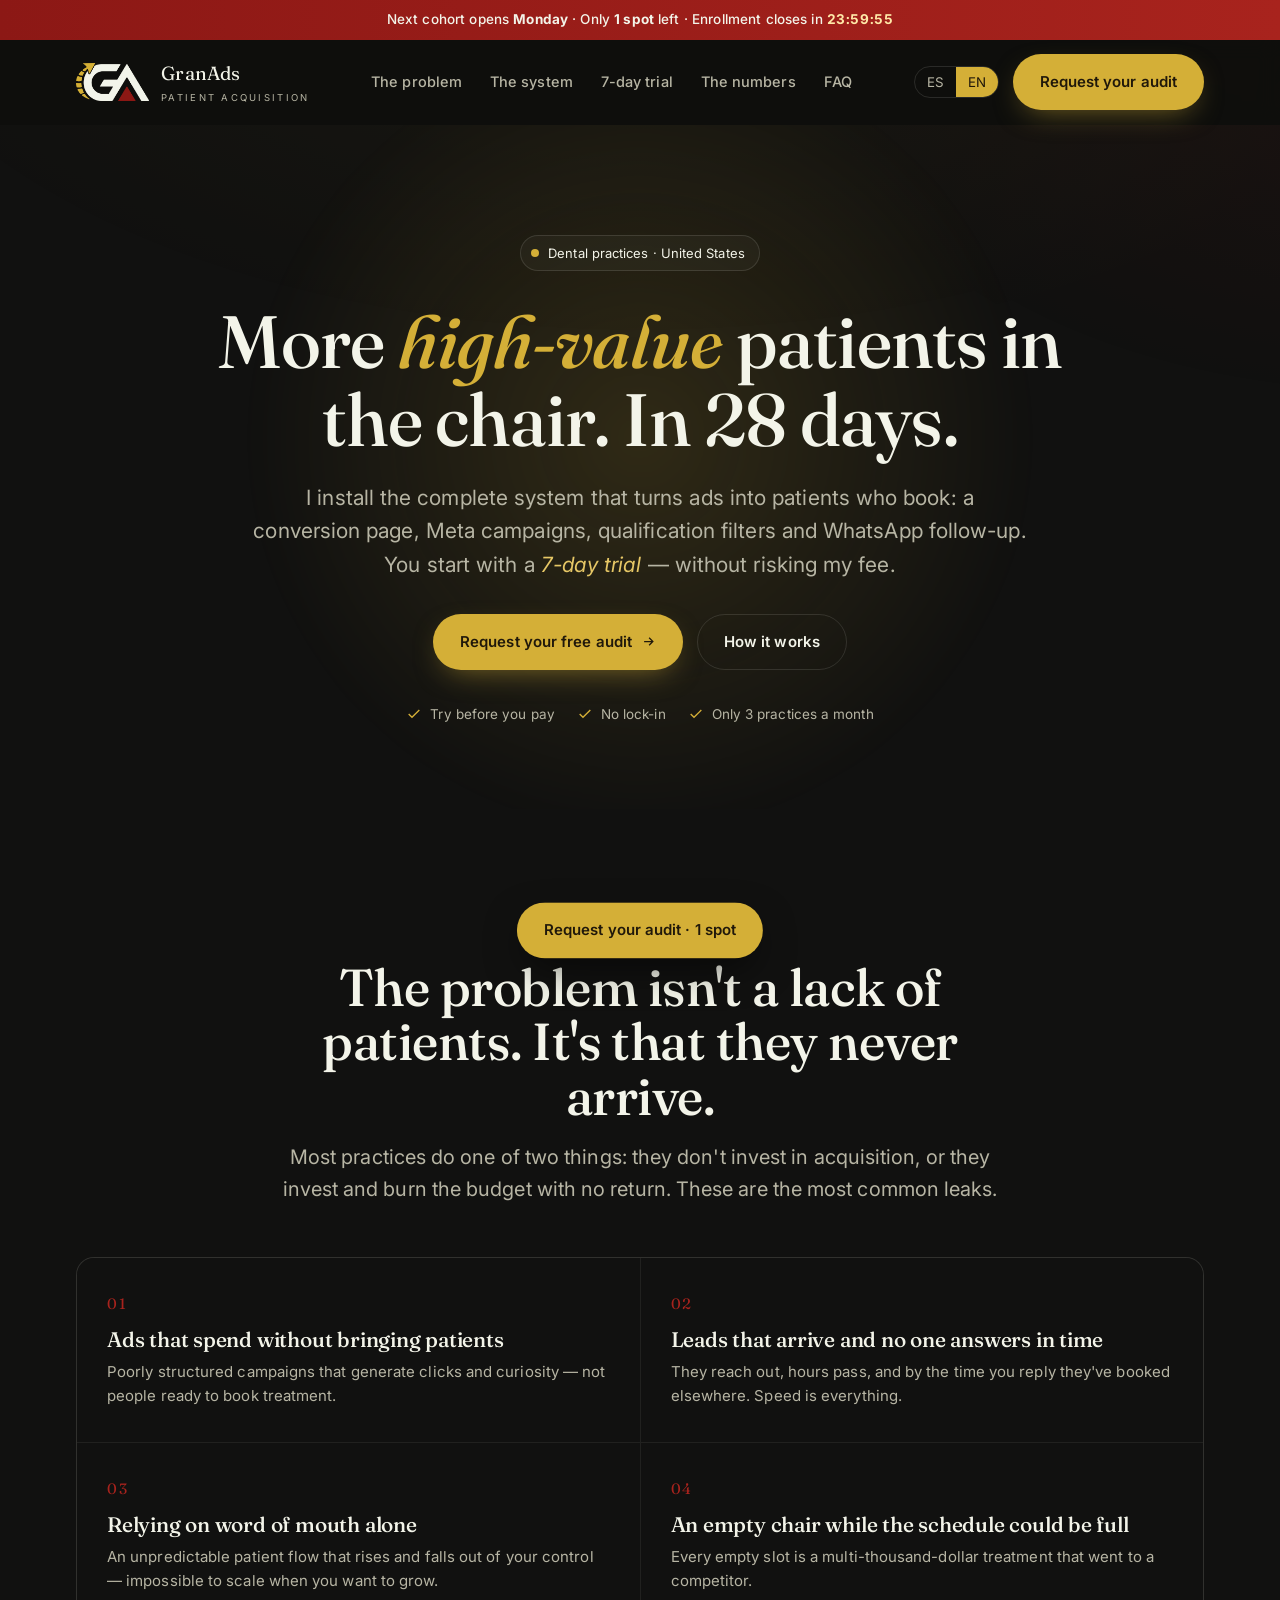
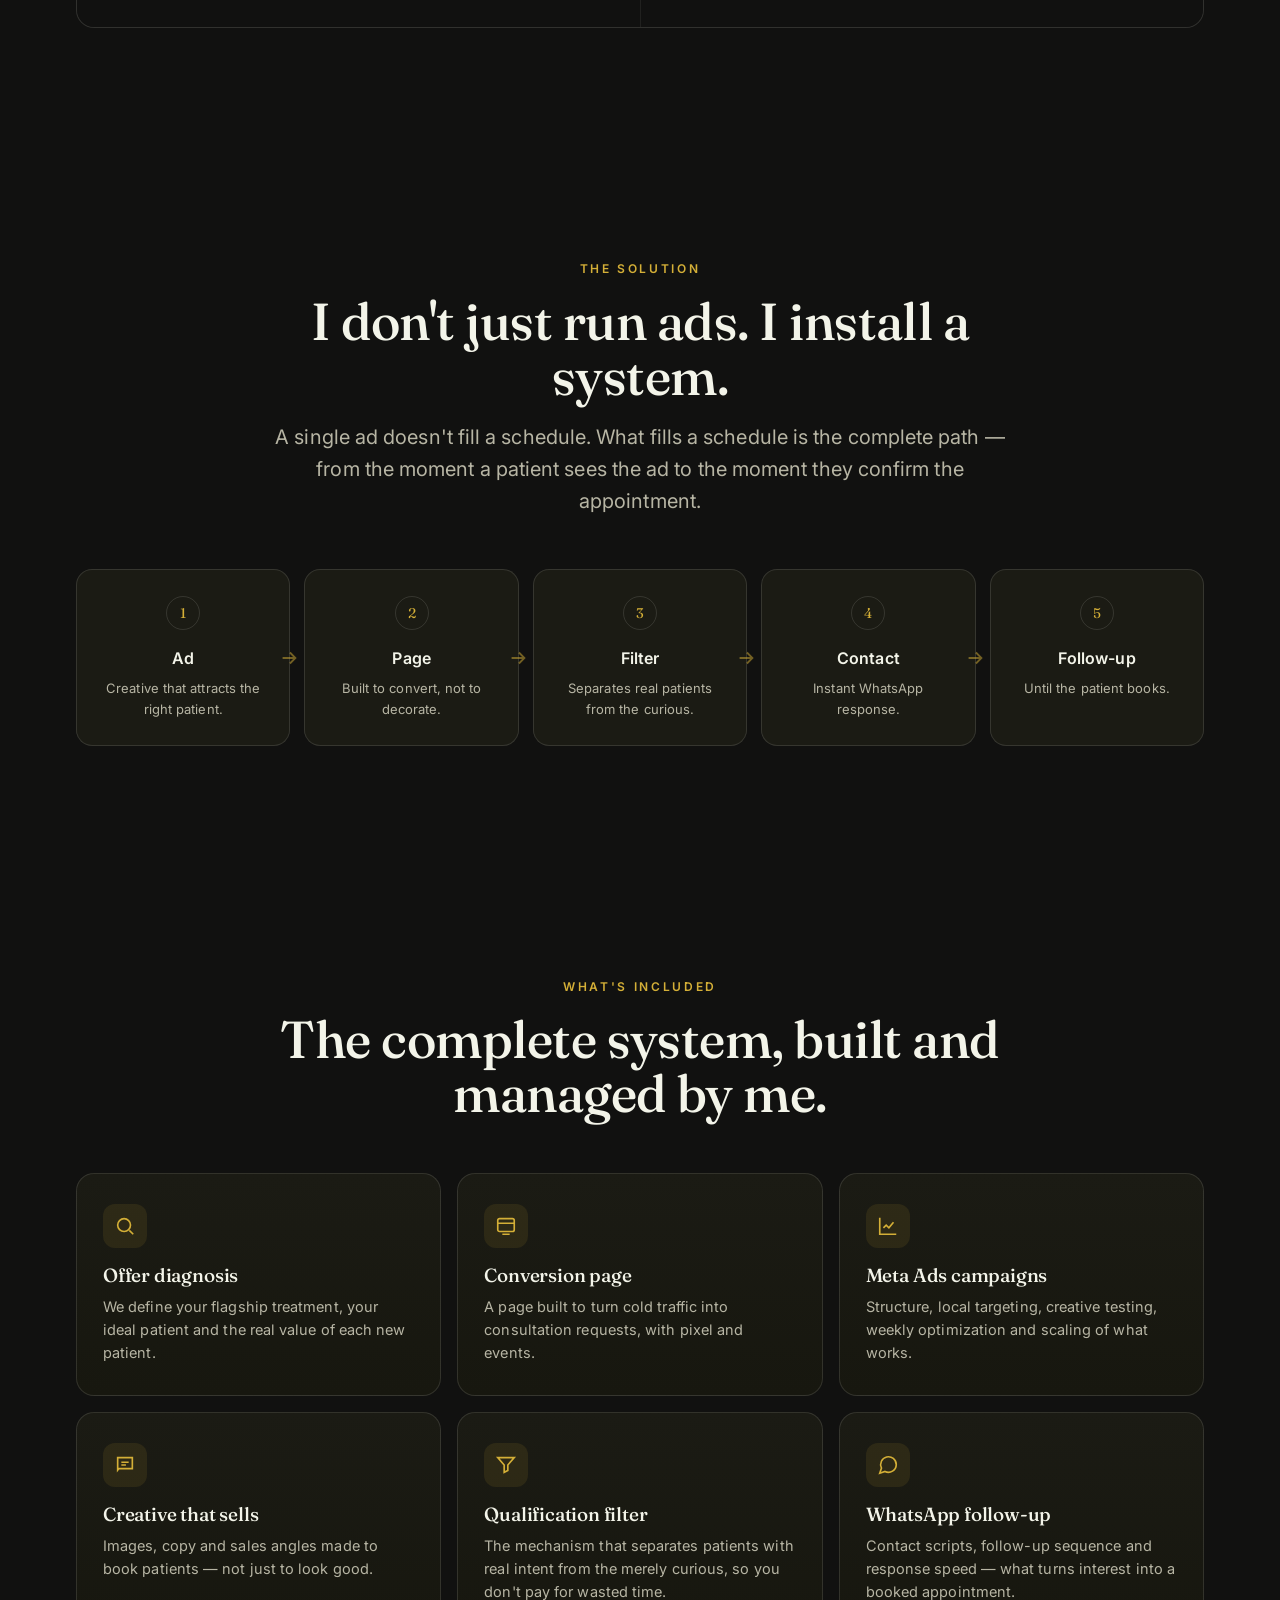
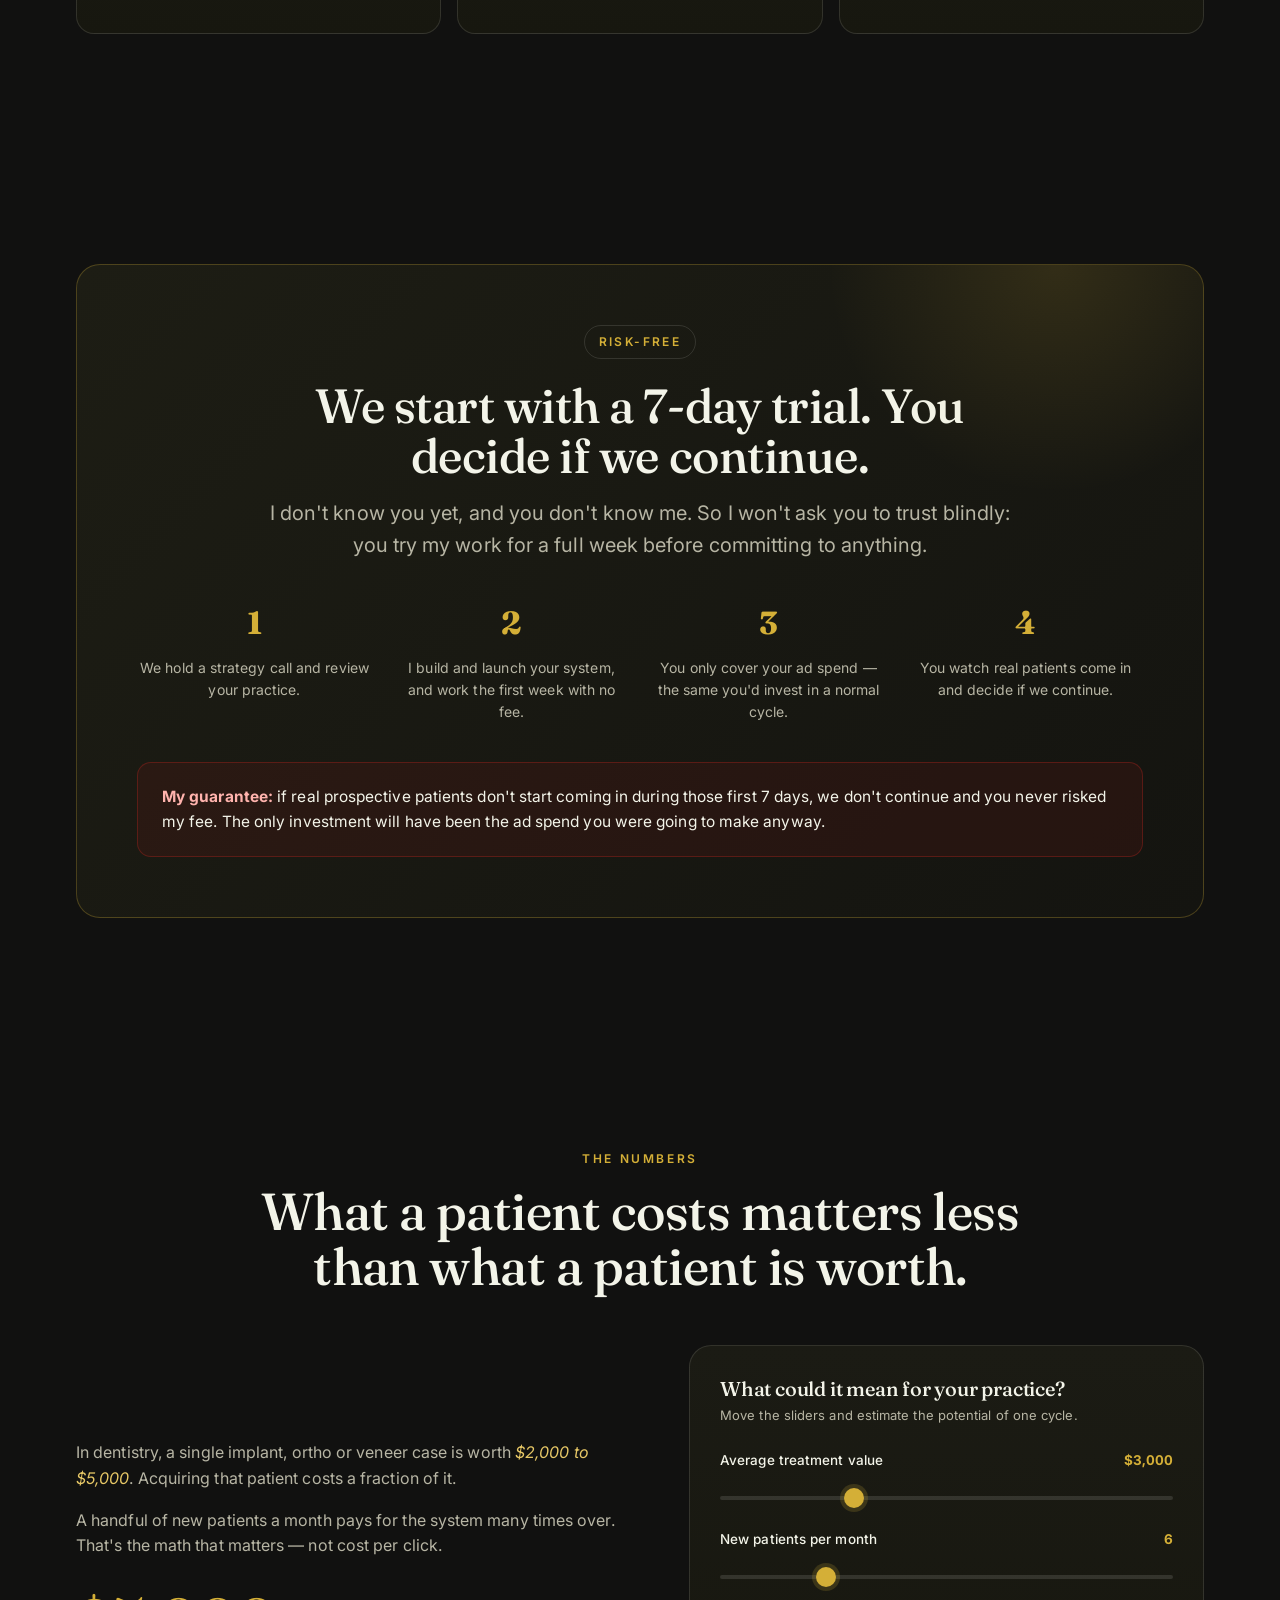
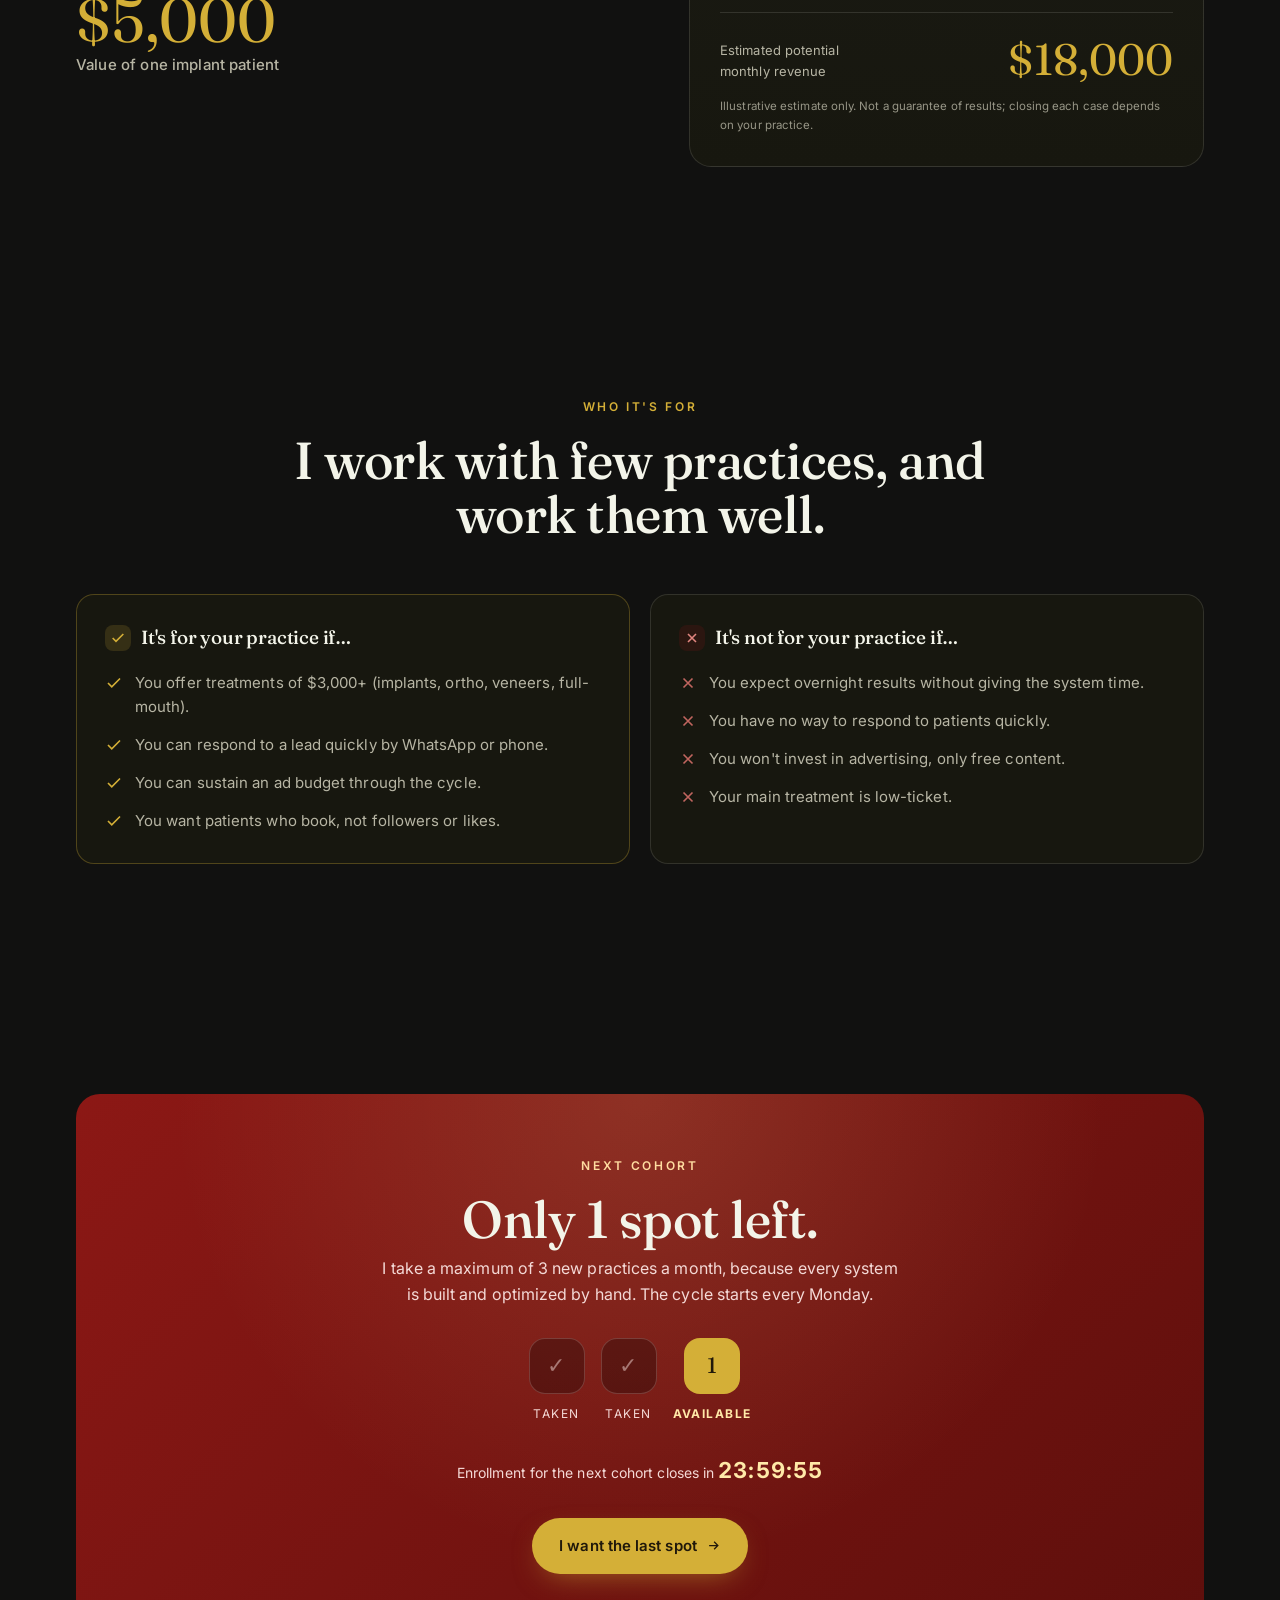
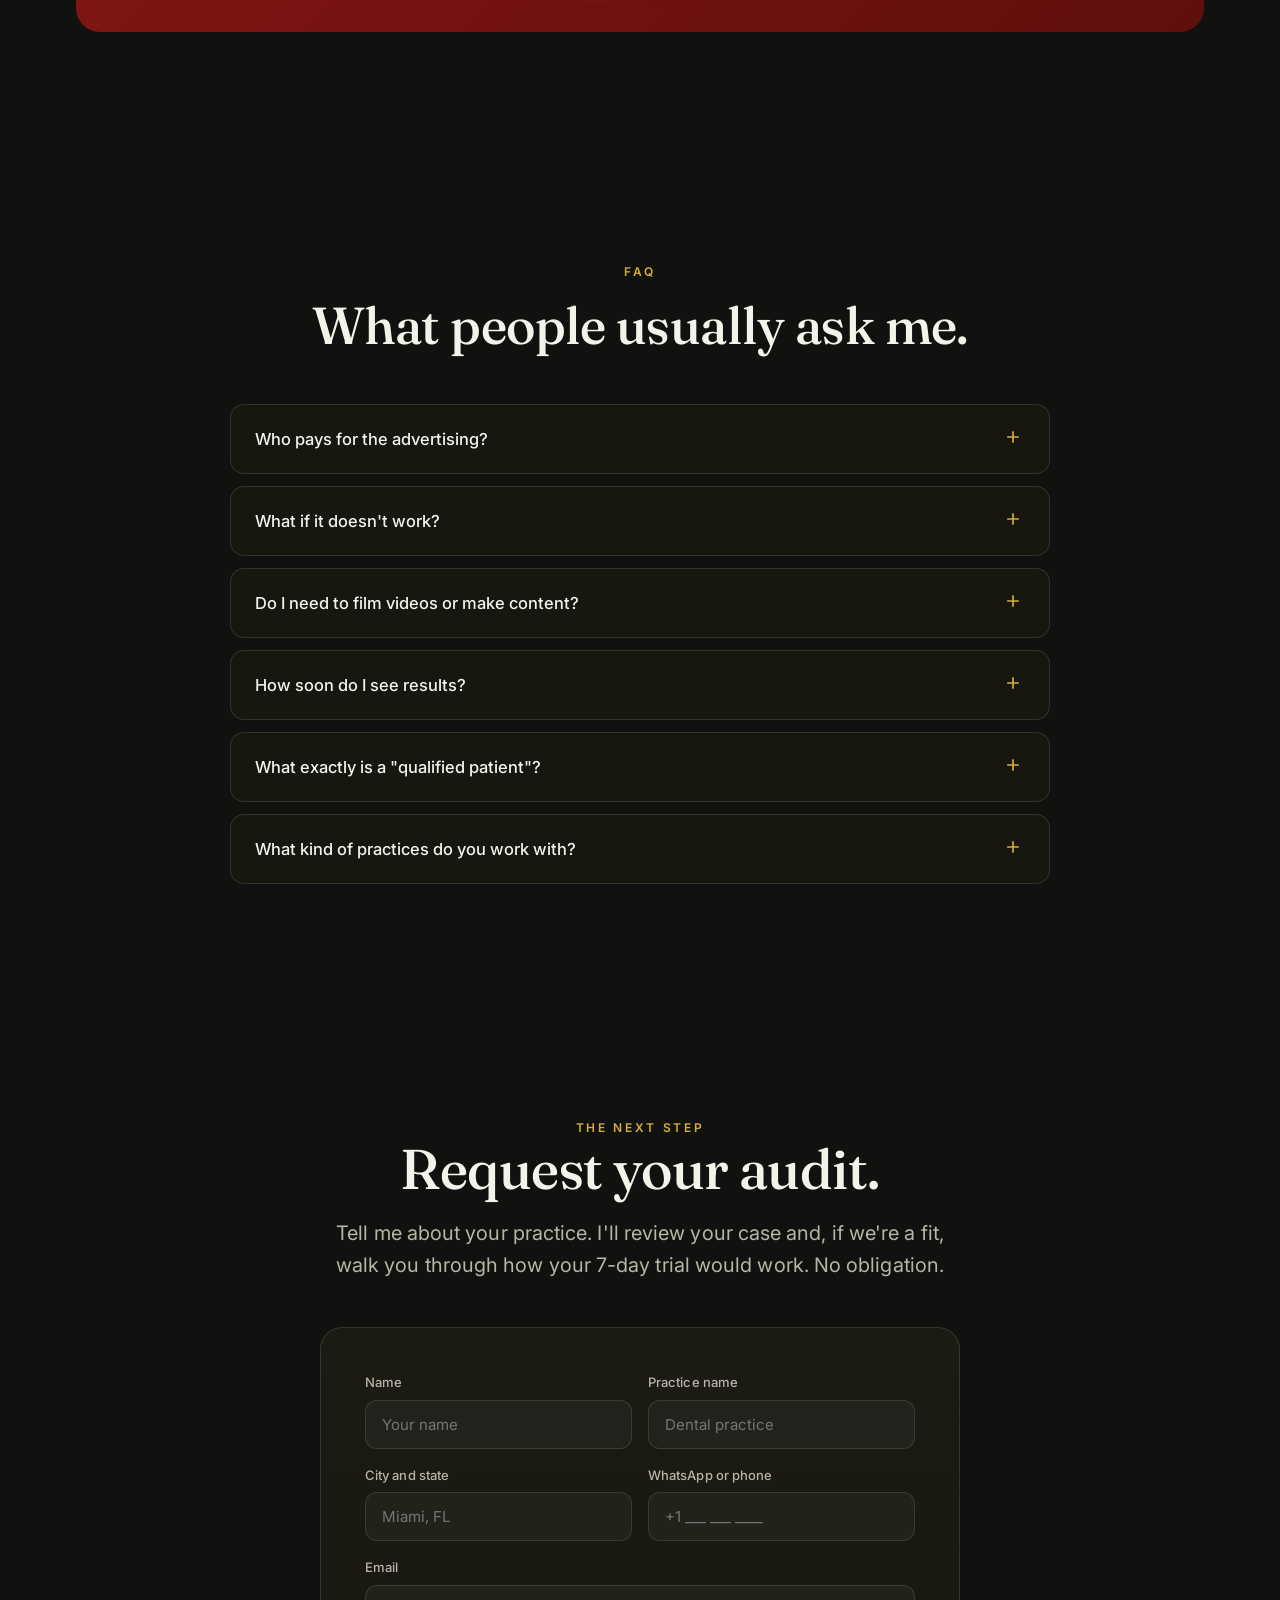
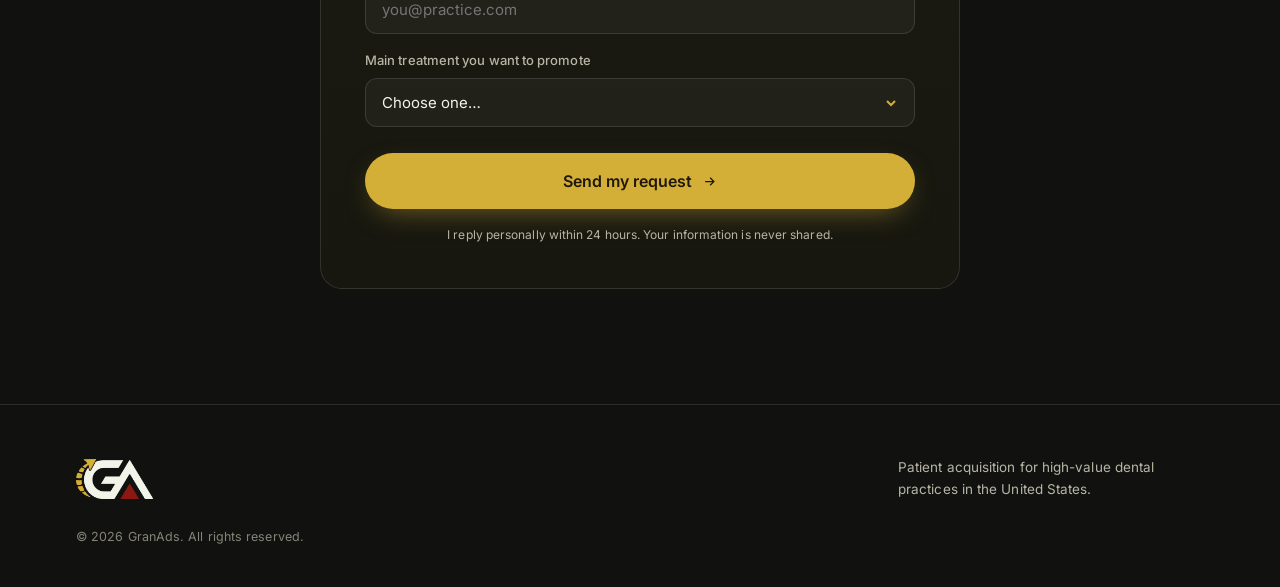
==== commit d69e2a4a: "Quinta versión" ====
--- a/index.html
+++ b/index.html
@@ -19,7 +19,7 @@
   --ease:cubic-bezier(.22,.61,.36,1); --wrap:1180px;
 }
 *{box-sizing:border-box;margin:0;padding:0}
-html{scroll-behavior:smooth;-webkit-text-size-adjust:100%}
+html{scroll-behavior:smooth;scroll-padding-top:120px;-webkit-text-size-adjust:100%}
 body{background:var(--noir);color:var(--cream);font-family:var(--sans);line-height:1.6;overflow-x:hidden;letter-spacing:.005em;-webkit-font-smoothing:antialiased}
 body::before{content:"";position:fixed;inset:0;pointer-events:none;z-index:1;opacity:.5;
   background:radial-gradient(120% 90% at 50% -10%, rgba(212,175,55,.10), transparent 55%),radial-gradient(90% 70% at 110% 10%, rgba(140,24,21,.14), transparent 50%)}
@@ -43,7 +43,8 @@
 .topbar{position:relative;z-index:40;background:linear-gradient(90deg,var(--wine),var(--wine-2));color:var(--cream);font-size:13.5px;font-weight:500;text-align:center;padding:9px 16px;letter-spacing:.01em}
 .topbar b{font-weight:700}
 .topbar .clock{font-variant-numeric:tabular-nums;font-weight:700;color:#ffe9a8;letter-spacing:.04em}
-.nav{position:sticky;top:0;z-index:30;backdrop-filter:blur(10px);background:rgba(17,17,16,.72);border-bottom:1px solid transparent;transition:border-color .4s,background .4s,padding .4s;padding:14px 0}
+.stickyhead{position:sticky;top:0;z-index:40}
+.nav{position:relative;z-index:30;backdrop-filter:blur(10px);background:rgba(15,15,13,.92);border-bottom:1px solid transparent;transition:border-color .4s,background .4s,padding .4s;padding:14px 0}
 .nav.scrolled{border-color:var(--line);background:rgba(15,15,13,.9)}
 .nav .row{display:flex;align-items:center;justify-content:space-between;gap:20px}
 .brand{display:flex;align-items:center;gap:12px}
@@ -61,21 +62,22 @@
 .hero .glow{position:absolute;inset:0;z-index:0;pointer-events:none}
 .hero .glow::before{content:"";position:absolute;top:-20%;left:50%;transform:translateX(-50%);width:900px;height:900px;background:radial-gradient(circle,rgba(212,175,55,.16),transparent 62%);filter:blur(10px);animation:breathe 9s ease-in-out infinite}
 @keyframes breathe{0%,100%{opacity:.7;transform:translateX(-50%) scale(1)}50%{opacity:1;transform:translateX(-50%) scale(1.08)}}
-.hero .inner{position:relative;z-index:2;max-width:820px}
+.hero .inner{position:relative;z-index:2;max-width:900px;margin:0 auto;text-align:center}
 .hero-chip{display:inline-flex;align-items:center;gap:9px;padding:7px 14px 7px 10px;border:1px solid var(--line);border-radius:999px;font-size:13px;color:var(--cream);margin-bottom:26px;background:rgba(243,244,233,.03)}
 .hero-chip .dot{width:8px;height:8px;border-radius:50%;background:var(--gold);animation:pulse 2.4s infinite}
 @keyframes pulse{0%{box-shadow:0 0 0 0 rgba(212,175,55,.55)}70%{box-shadow:0 0 0 9px rgba(212,175,55,0)}100%{box-shadow:0 0 0 0 rgba(212,175,55,0)}}
 .hero h1{font-size:clamp(38px,6.4vw,74px);margin:6px 0 22px}
 .hero h1 .u{color:var(--gold);font-style:italic}
-.hero-sub{font-size:clamp(17px,2.1vw,21px);color:var(--muted);max-width:60ch;margin-bottom:32px}
-.hero-cta{display:flex;flex-wrap:wrap;gap:14px;align-items:center}
-.hero-trust{display:flex;flex-wrap:wrap;gap:22px;margin-top:34px;font-size:13.5px;color:var(--muted)}
+.hero-sub{font-size:clamp(17px,2.1vw,21px);color:var(--muted);max-width:60ch;margin:0 auto 32px}
+.hero-cta{display:flex;flex-wrap:wrap;gap:14px;align-items:center;justify-content:center}
+.hero-trust{display:flex;flex-wrap:wrap;gap:22px;margin-top:34px;font-size:13.5px;color:var(--muted);justify-content:center}
 .hero-trust span{display:inline-flex;align-items:center;gap:8px}
 .hero-trust svg{width:16px;height:16px;color:var(--gold)}
 .sec{padding:clamp(64px,9vw,120px) 0}
-.sec-head{max-width:720px;margin-bottom:52px}
+.sec-head{max-width:760px;margin:0 auto 52px;text-align:center}
 .sec-head .eyebrow{margin-bottom:16px;display:block}
 .sec-head h2{font-size:clamp(30px,4.6vw,52px);margin-bottom:18px}
+.sec-head .lead{margin:0 auto}
 .prob-grid{display:grid;grid-template-columns:repeat(2,1fr);gap:1px;background:var(--line-2);border:1px solid var(--line-2);border-radius:18px;overflow:hidden}
 .prob{background:var(--noir);padding:34px 30px}
 .prob .n{font-family:var(--serif);font-size:15px;color:var(--wine-2);letter-spacing:.1em}
@@ -95,14 +97,15 @@
 .card .ic svg{width:22px;height:22px}
 .card h3{font-size:19px;margin-bottom:9px;color:var(--cream)}
 .card p{color:var(--muted);font-size:14.5px}
-.trial{background:linear-gradient(135deg,#1d1d14,#141410);border:1px solid rgba(212,175,55,.28);border-radius:24px;padding:clamp(34px,5vw,60px);position:relative;overflow:hidden}
+.trial{background:linear-gradient(135deg,#1d1d14,#141410);border:1px solid rgba(212,175,55,.28);border-radius:24px;padding:clamp(34px,5vw,60px);position:relative;overflow:hidden;text-align:center}
 .trial::after{content:"";position:absolute;top:-40%;right:-10%;width:520px;height:520px;background:radial-gradient(circle,rgba(212,175,55,.14),transparent 62%);pointer-events:none}
 .trial .tag{display:inline-block;font-size:12px;letter-spacing:.2em;text-transform:uppercase;font-weight:600;color:var(--gold);border:1px solid var(--line);border-radius:999px;padding:6px 14px;margin-bottom:22px}
-.trial h2{font-size:clamp(28px,4.4vw,48px);margin-bottom:16px;max-width:22ch}
+.trial h2{font-size:clamp(28px,4.4vw,48px);margin:0 auto 16px;max-width:24ch}
 .trial .steps{display:grid;grid-template-columns:repeat(4,1fr);gap:22px;margin-top:36px}
 .trial .ts b{font-family:var(--serif);font-size:32px;color:var(--gold);display:block;margin-bottom:8px}
 .trial .ts p{font-size:14px;color:var(--muted)}
-.trial .guarantee{margin-top:38px;padding:22px 24px;border-radius:14px;background:rgba(140,24,21,.14);border:1px solid rgba(168,35,29,.4);font-size:15.5px}
+.trial .lead{margin:0 auto}
+.trial .guarantee{margin-top:38px;padding:22px 24px;border-radius:14px;background:rgba(140,24,21,.14);border:1px solid rgba(168,35,29,.4);font-size:15.5px;text-align:left}
 .trial .guarantee b{color:#ffb3ad}
 .roi{display:grid;grid-template-columns:1.05fr .95fr;gap:44px;align-items:center}
 .roi .copy p{color:var(--muted);margin-bottom:16px;font-size:16px}
@@ -149,7 +152,7 @@
 .slot.open small{color:#ffe9a8;font-weight:700}
 .scarce .clock2{font-variant-numeric:tabular-nums;font-weight:700;color:#ffe9a8;font-size:22px;letter-spacing:.05em}
 .scarce .clock2wrap{margin:26px 0 30px;font-size:14px;color:#f4d9d6}
-.faq{display:grid;gap:12px;max-width:820px}
+.faq{display:grid;gap:12px;max-width:820px;margin:0 auto}
 .q{border:1px solid var(--line);border-radius:14px;background:var(--noir-2);overflow:hidden}
 .q button{width:100%;text-align:left;background:none;border:0;color:var(--cream);font-family:var(--sans);font-size:16.5px;font-weight:500;padding:22px 24px;cursor:pointer;display:flex;justify-content:space-between;align-items:center;gap:16px}
 .q .ic{flex:0 0 22px;transition:transform .35s var(--ease);color:var(--gold)}
@@ -196,7 +199,7 @@
 </head>
 <body>
 
-<div class="topbar"><span data-k="topbar.pre">El próximo ciclo abre este <b>lunes</b> · Queda <b>1 cupo</b> · La inscripción cierra en </span><span class="clock" data-clock>24:00:00</span></div>
+<div class="stickyhead"><div class="topbar"><span data-k="topbar.pre">El próximo ciclo abre este <b>lunes</b> · Queda <b>1 cupo</b> · La inscripción cierra en </span><span class="clock" data-clock>24:00:00</span></div>
 
 <nav class="nav" data-nav>
   <div class="wrap row">
@@ -220,6 +223,7 @@
     </div>
   </div>
 </nav>
+</div>
 
 <header class="hero" id="top">
   <div class="glow"></div>
@@ -652,6 +656,9 @@
       });
     });
   }
+  /* ▼▼▼ PEGA AQUÍ tu URL de Formspree para recibir cada lead por correo (ej: "https://formspree.io/f/xxxxxxx").
+         Si la dejas vacía, el formulario solo lleva a Calendly y NO se guarda al que no agenda. ▼▼▼ */
+  var FORM_ENDPOINT="";
   function initForm(){
     var form=document.querySelector("[data-form]"),btn=document.querySelector("[data-submit]");
     if(!form||!btn)return;
@@ -659,10 +666,10 @@
       var inputs=form.querySelectorAll("input[required],select[required]"),ok=true,first=null;
       inputs.forEach(function(i){if(!i.value){ok=false;i.style.borderColor="#a8231d";if(!first)first=i;}else{i.style.borderColor="";}});
       if(!ok){if(first)first.focus();return;}
-      /* TODO: conecta aquí tu endpoint real (Formspree / WhatsApp / CRM) para guardar el lead. */
-      var name=(form.querySelector('[name=nombre]')||{}).value||"";
-      var email=(form.querySelector('[name=email]')||{}).value||"";
-      var q="?lang="+LANG+"&name="+encodeURIComponent(name)+"&email="+encodeURIComponent(email);
+      var g=function(n){var el=form.querySelector('[name='+n+']');return el?el.value:"";};
+      var data={nombre:g("nombre"),clinica:g("clinica"),ciudad:g("ciudad"),telefono:g("telefono"),email:g("email"),tratamiento:g("tratamiento")};
+      if(FORM_ENDPOINT){try{fetch(FORM_ENDPOINT,{method:"POST",headers:{"Content-Type":"application/json",Accept:"application/json"},body:JSON.stringify(data)});}catch(e){}}
+      var q="?lang="+LANG+"&name="+encodeURIComponent(data.nombre)+"&email="+encodeURIComponent(data.email);
       window.location.href="gracias.html"+q;
     });
   }
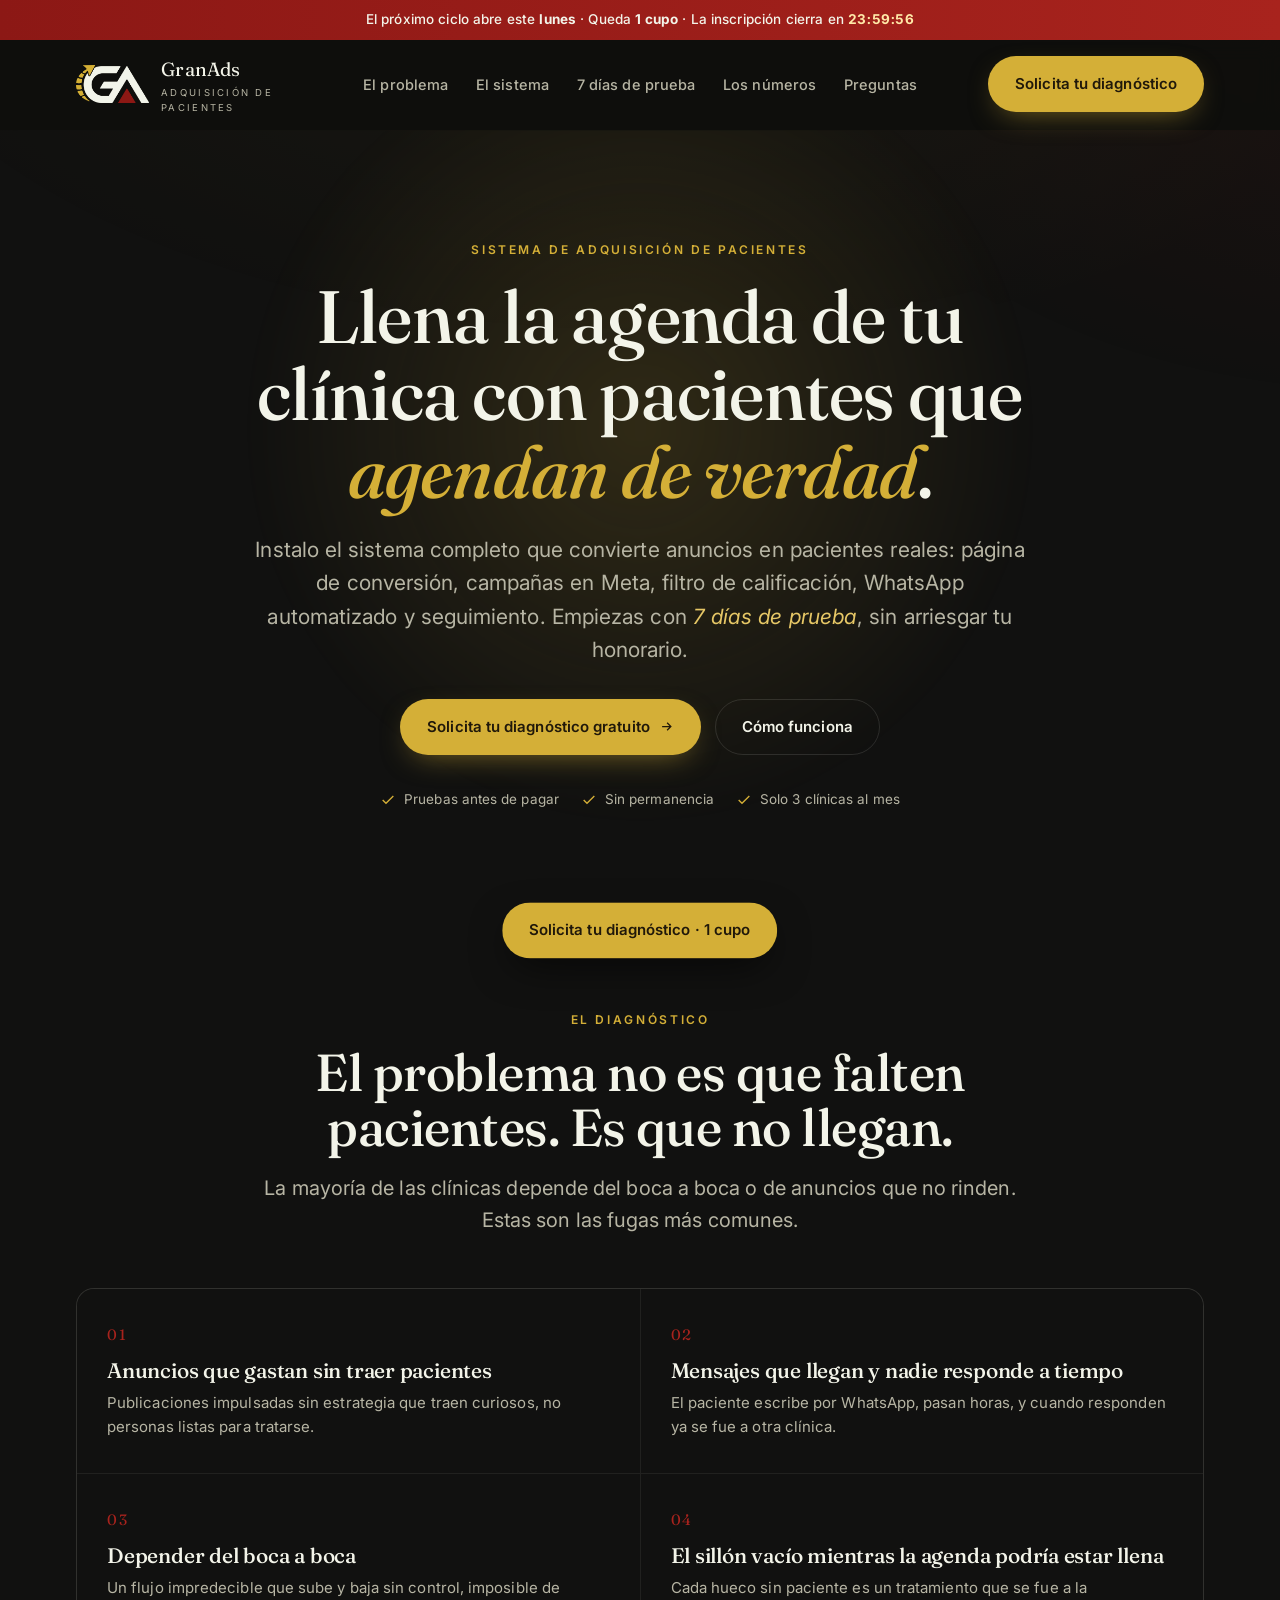
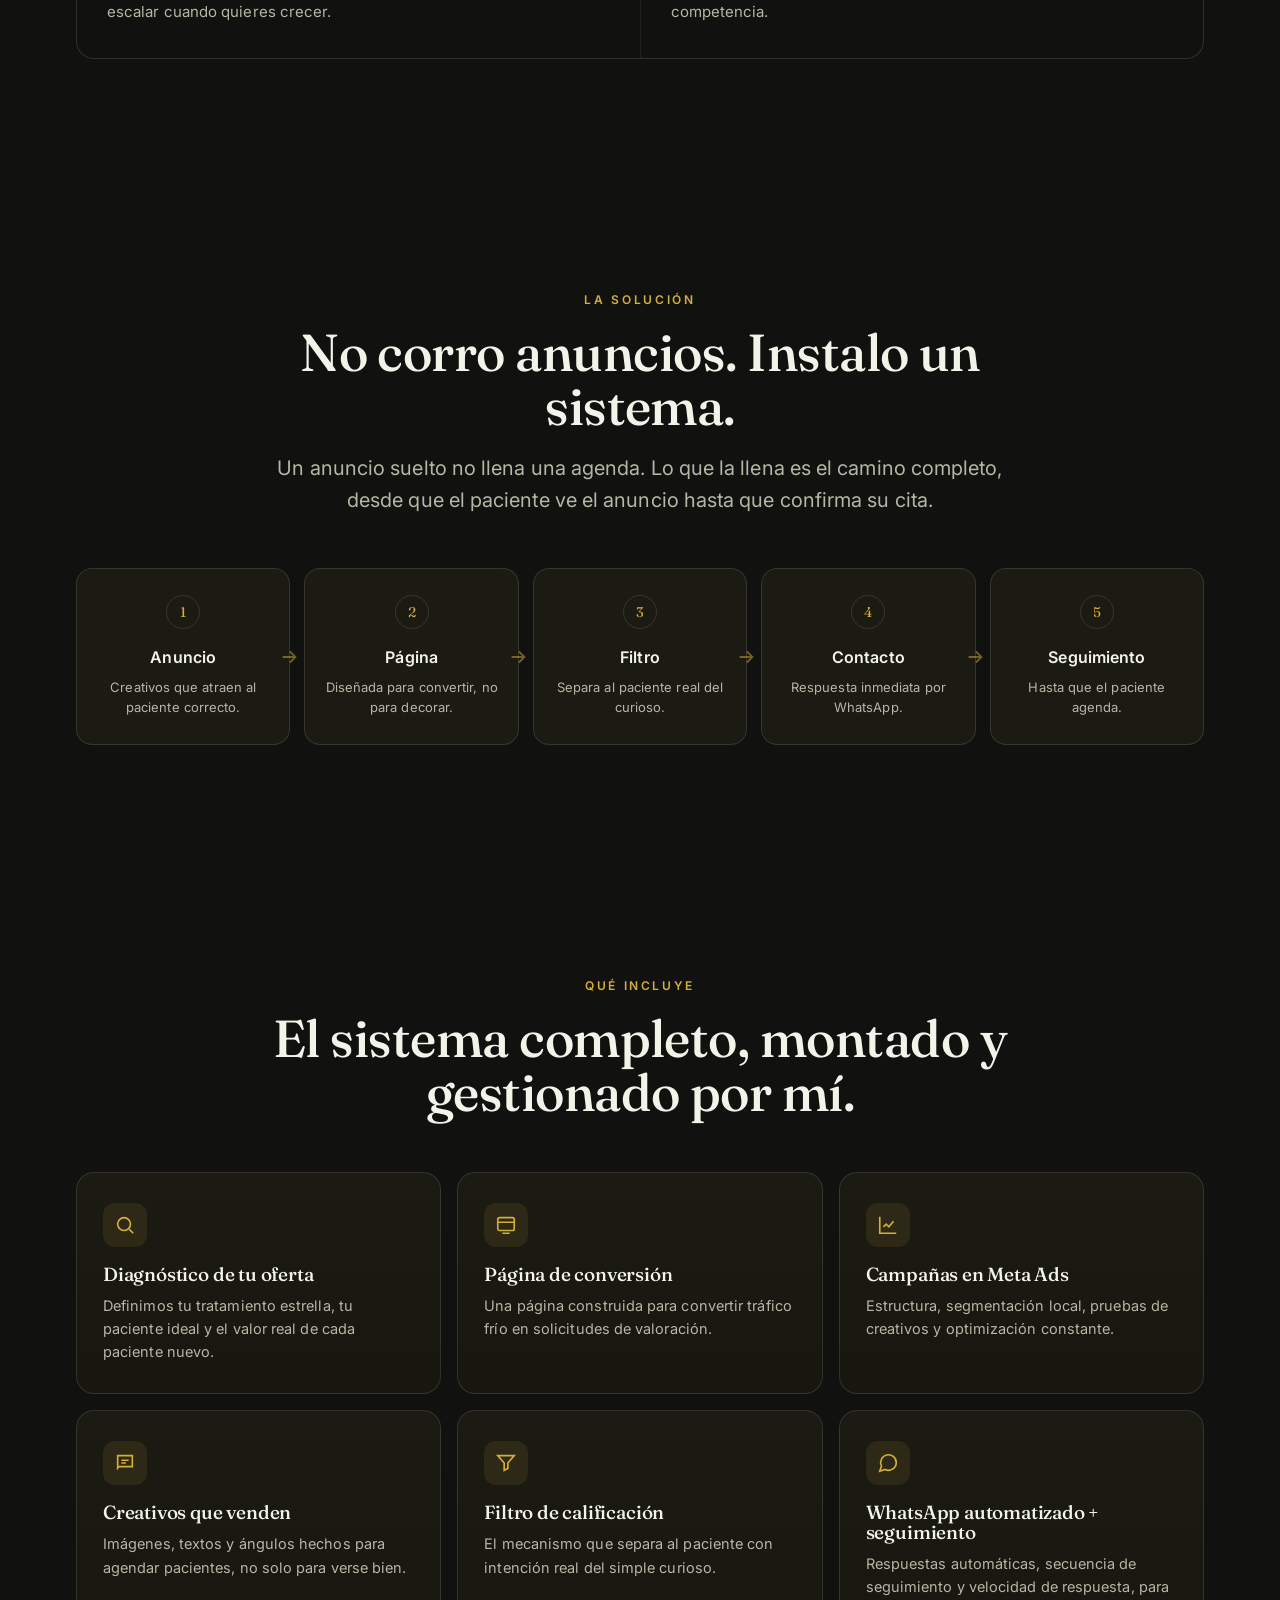
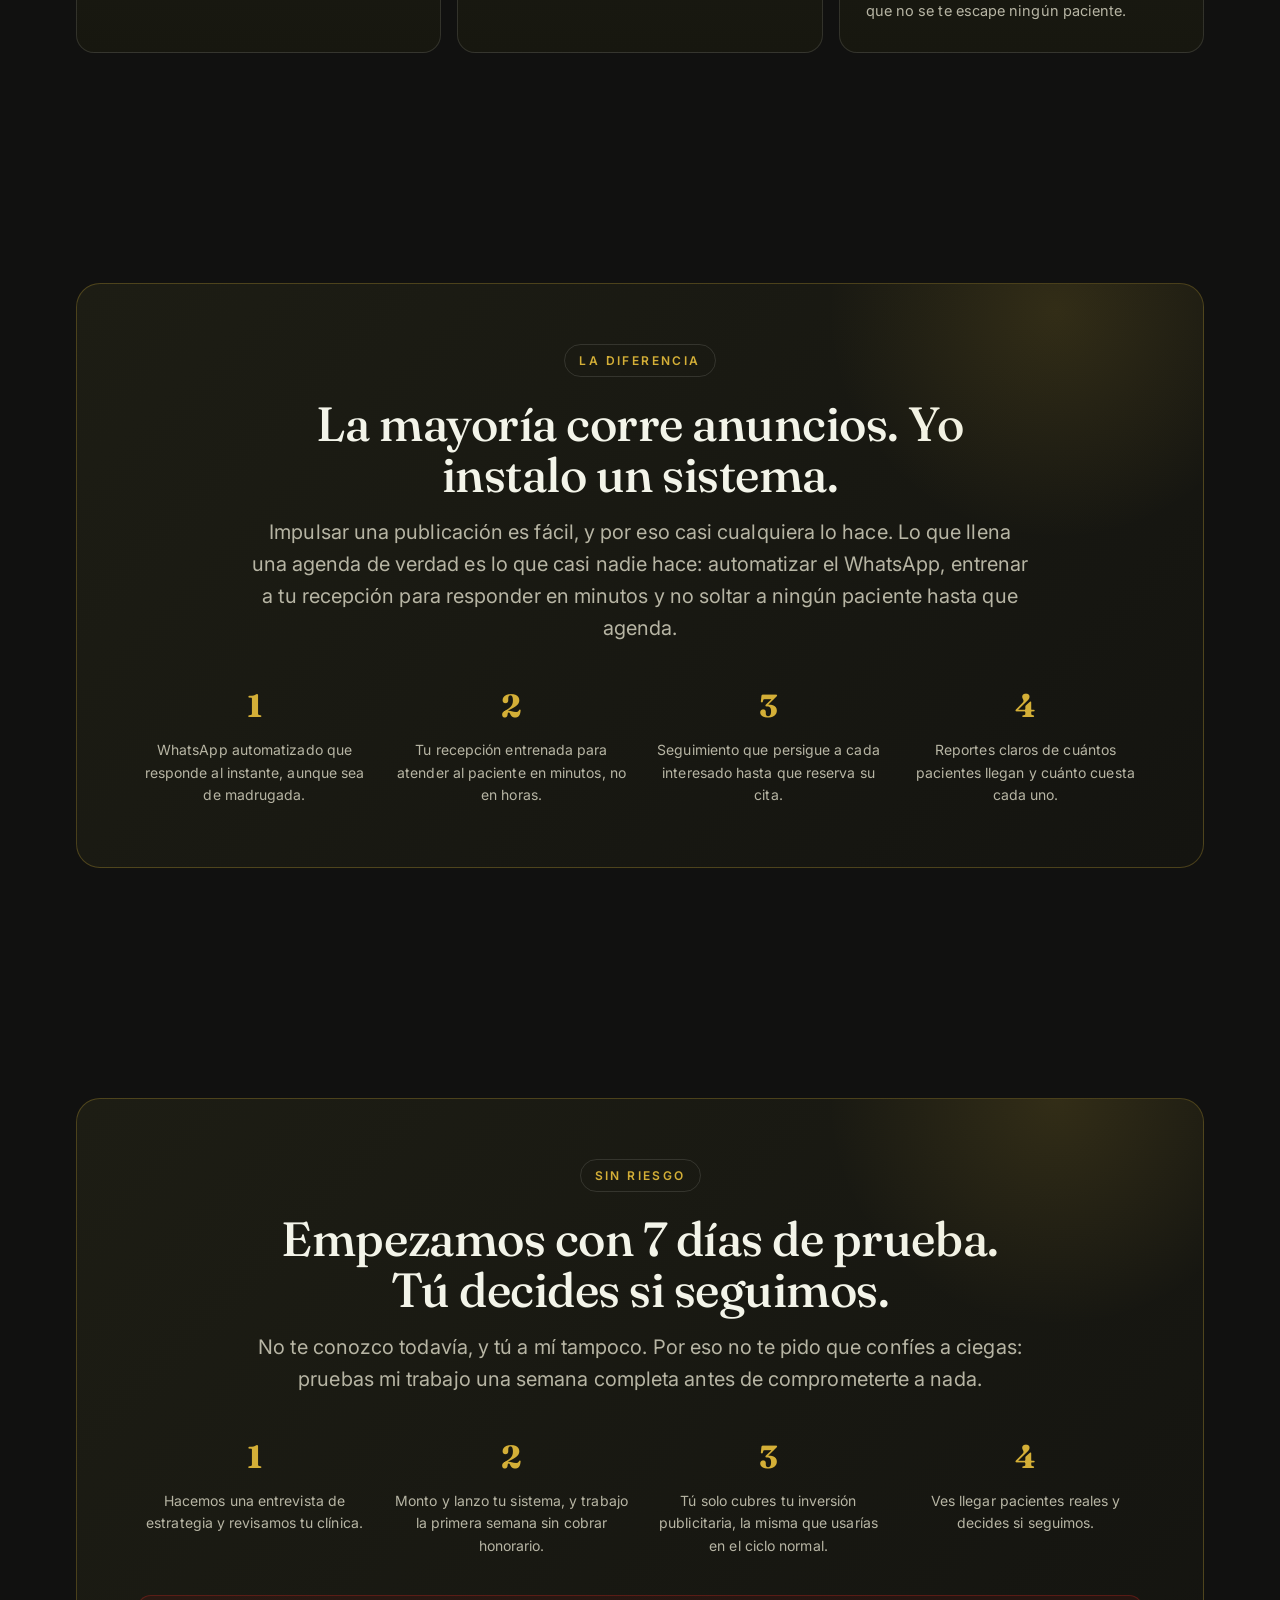
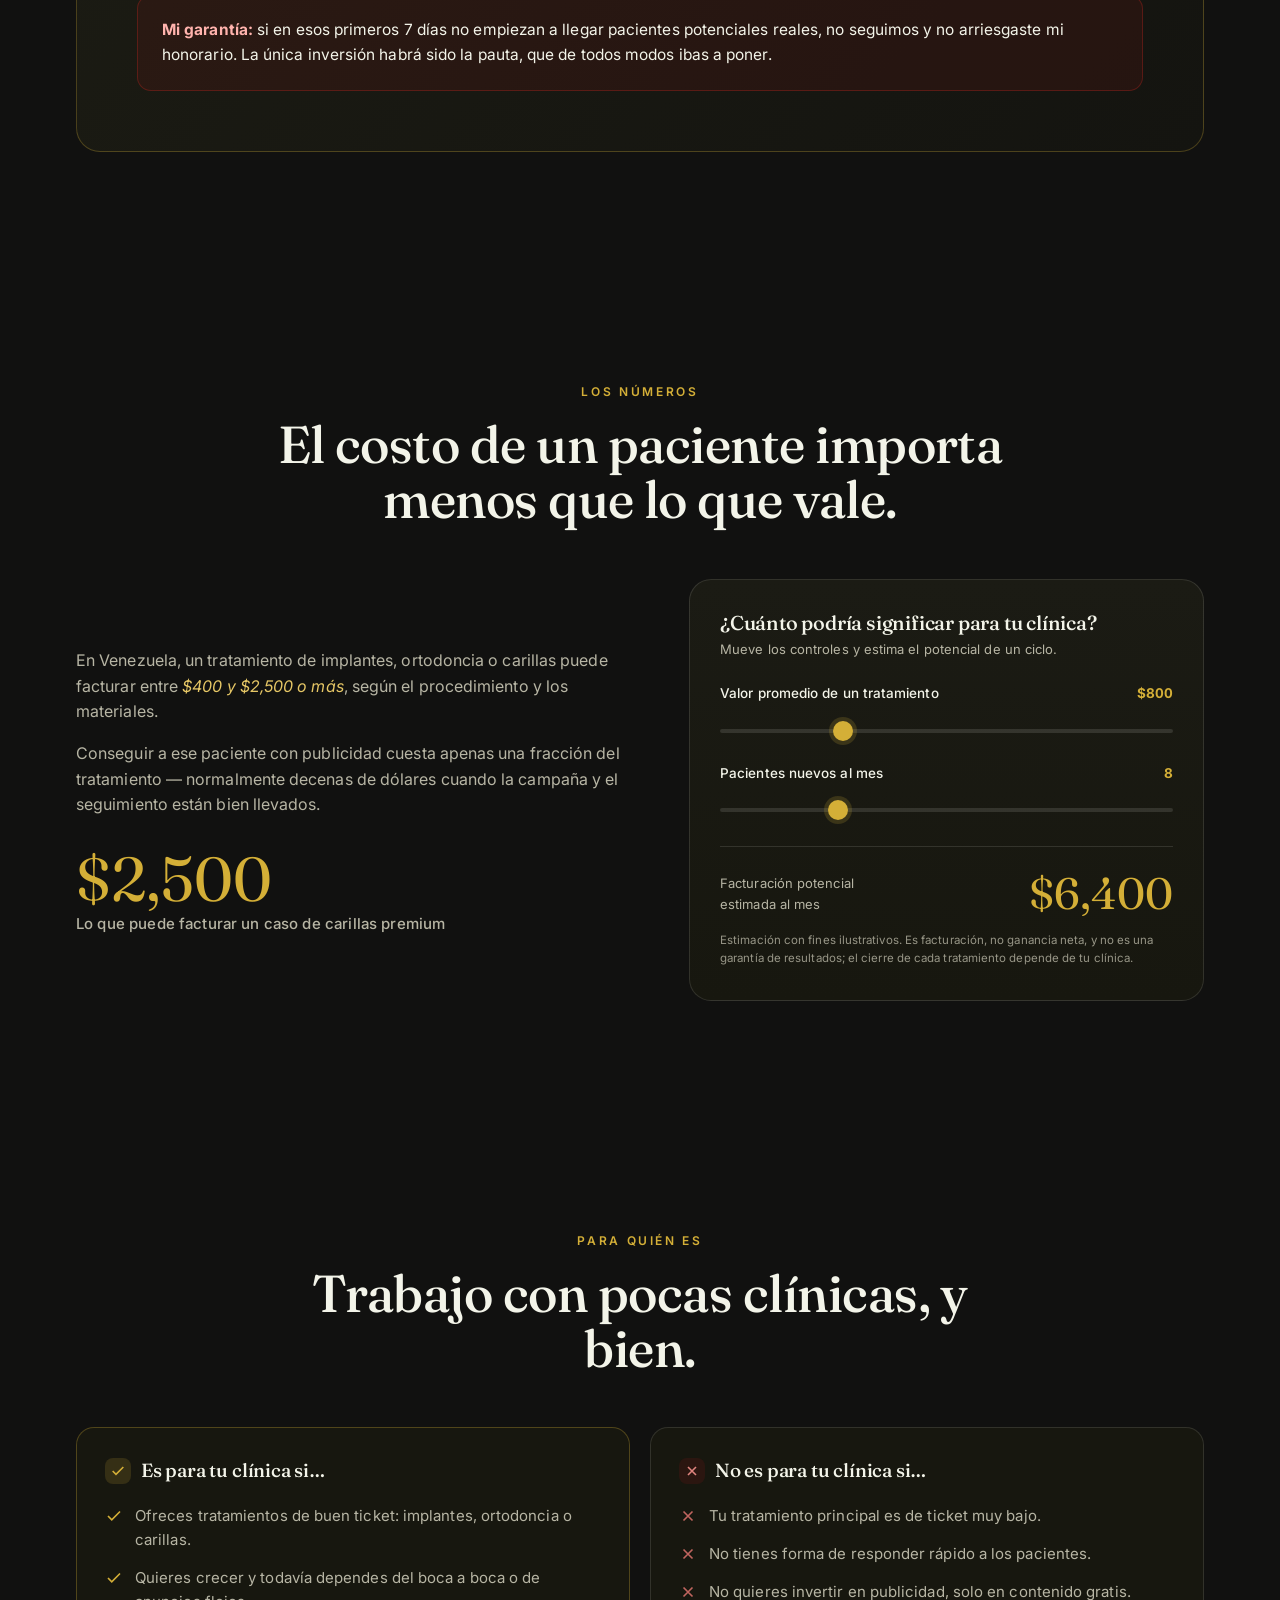
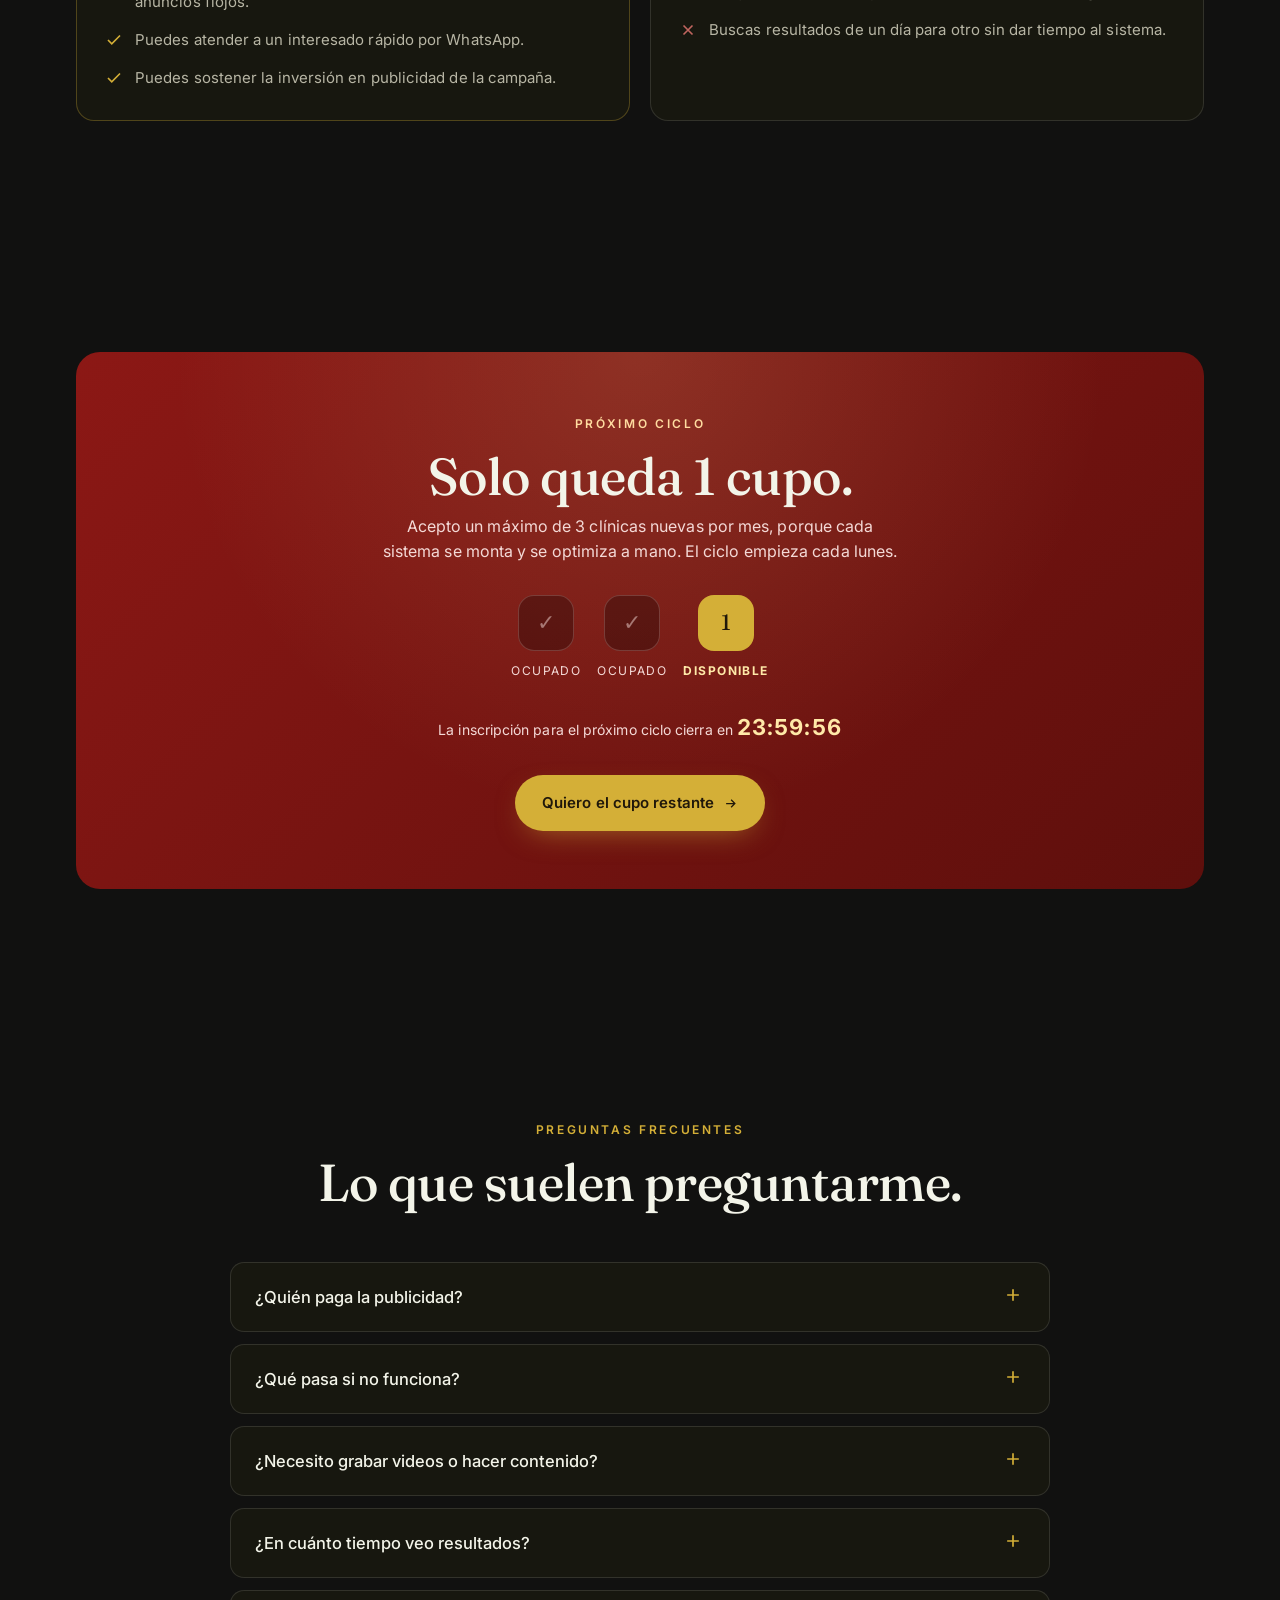
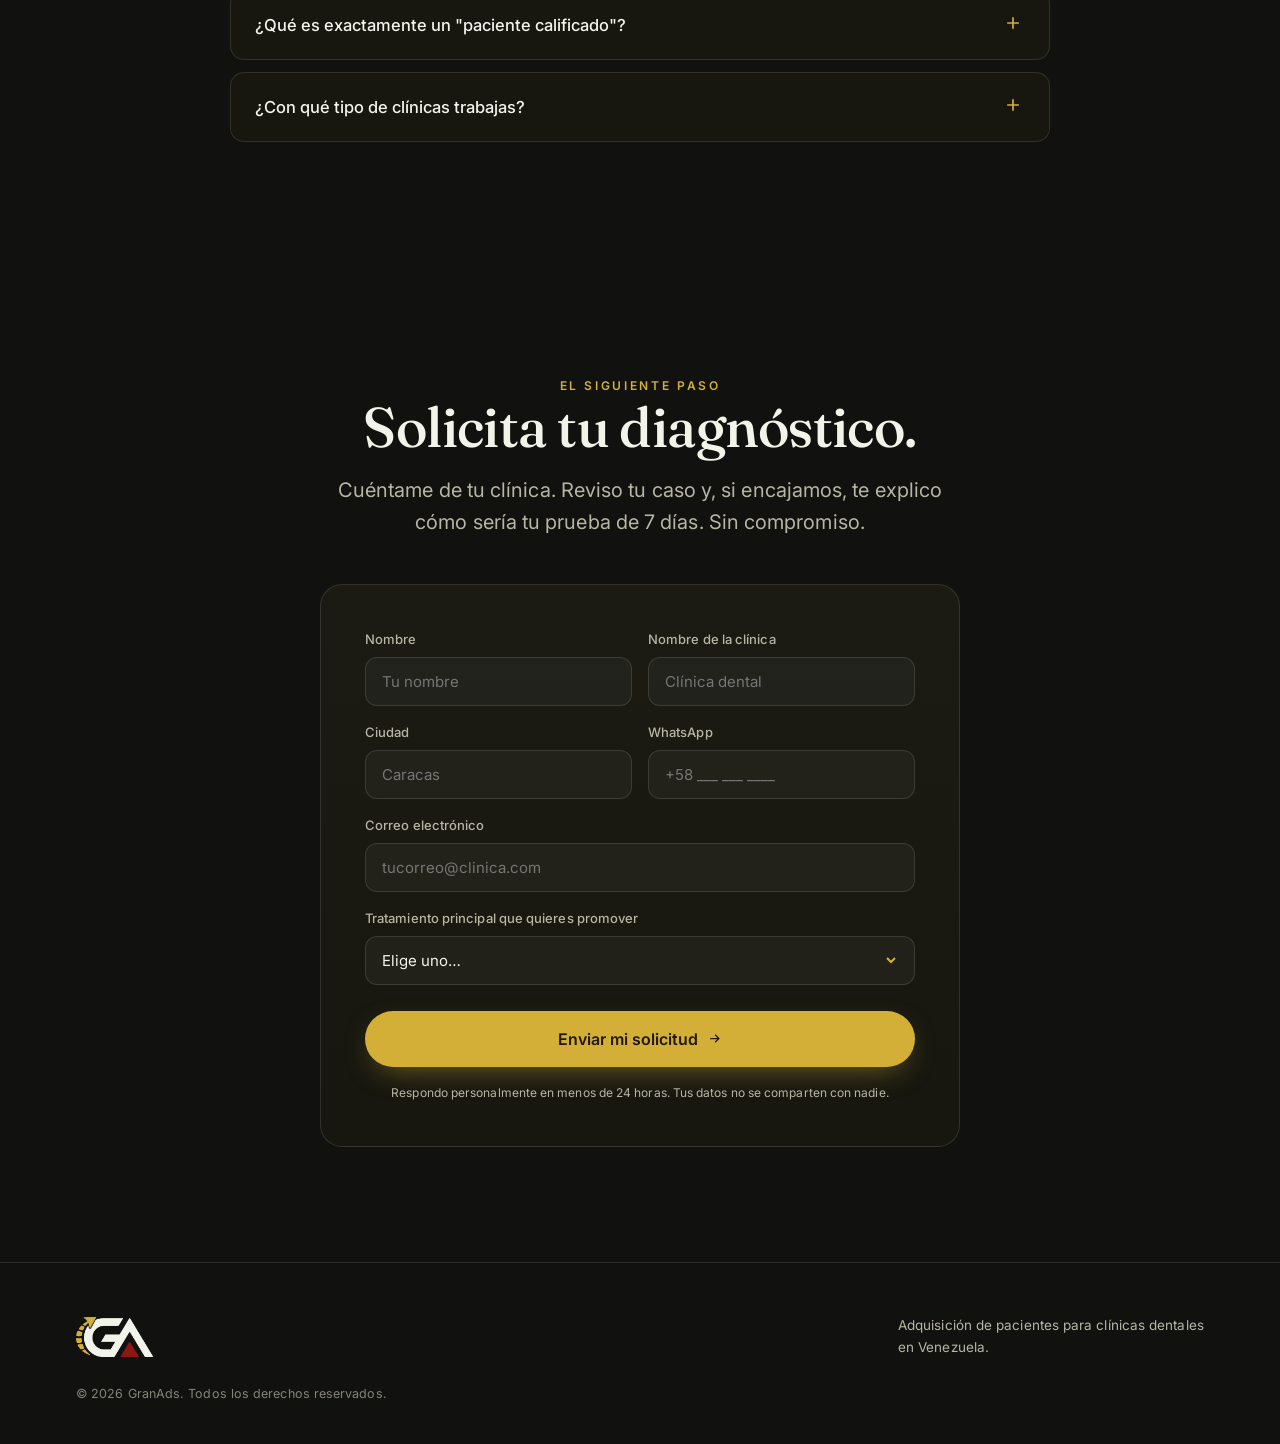
==== commit 8c468b83: "1v Vzla" ====
--- a/index.html
+++ b/index.html
@@ -3,8 +3,8 @@
 <head>
 <meta charset="UTF-8">
 <meta name="viewport" content="width=device-width, initial-scale=1.0">
-<title>GranAds — Patient acquisition for dental practices</title>
-<meta name="description" content="We install a system that brings high-value patients to your dental practice in 28 days. Start with a 7-day trial, without risking my fee.">
+<title>GranAds — Adquisición de pacientes para clínicas dentales en Venezuela</title>
+<meta name="description" content="Instalo un sistema que le lleva pacientes a tu clínica dental en Venezuela. Empiezas con 7 días de prueba, sin arriesgar tu honorario.">
 <script>document.documentElement.classList.add('js');</script>
 <link rel="preconnect" href="https://fonts.googleapis.com">
 <link rel="preconnect" href="https://fonts.gstatic.com" crossorigin>
@@ -46,7 +46,10 @@
 .stickyhead{position:sticky;top:0;z-index:40}
 .nav{position:relative;z-index:30;backdrop-filter:blur(10px);background:rgba(15,15,13,.92);border-bottom:1px solid transparent;transition:border-color .4s,background .4s,padding .4s;padding:14px 0}
 .nav.scrolled{border-color:var(--line);background:rgba(15,15,13,.9)}
-.nav .row{display:flex;align-items:center;justify-content:space-between;gap:20px}
+.nav .row{display:grid;grid-template-columns:minmax(0,1fr) auto minmax(0,1fr);align-items:center;gap:20px}
+.nav .row .brand{justify-self:start}
+.nav .row .navlinks{justify-self:center}
+.nav .row .nav-cta{justify-self:end}
 .brand{display:flex;align-items:center;gap:12px}
 .brand img{height:38px;width:auto}
 .brand .bt{font-family:var(--serif);font-size:19px;letter-spacing:.01em}
@@ -199,26 +202,23 @@
 </head>
 <body>
 
-<div class="stickyhead"><div class="topbar"><span data-k="topbar.pre">El próximo ciclo abre este <b>lunes</b> · Queda <b>1 cupo</b> · La inscripción cierra en </span><span class="clock" data-clock>24:00:00</span></div>
+<div class="stickyhead"><div class="topbar">El próximo ciclo abre este <b>lunes</b> · Queda <b>1 cupo</b> · La inscripción cierra en <span class="clock" data-clock>24:00:00</span></div>
 
 <nav class="nav" data-nav>
   <div class="wrap row">
     <a href="#top" class="brand">
       <img src="[data-uri]" alt="GranAds">
-      <span class="bt">GranAds<small data-k="brand.sub">Adquisición de pacientes</small></span>
+      <span class="bt">GranAds<small>Adquisición de pacientes</small></span>
     </a>
     <div class="navlinks" data-navlinks>
-      <a href="#problema" data-k="nav.problema">El problema</a>
-      <a href="#sistema" data-k="nav.sistema">El sistema</a>
-      <a href="#prueba" data-k="nav.prueba">7 días de prueba</a>
-      <a href="#numeros" data-k="nav.numeros">Los números</a>
-      <a href="#faq" data-k="nav.faq">Preguntas</a>
+      <a href="#problema">El problema</a>
+      <a href="#sistema">El sistema</a>
+      <a href="#prueba">7 días de prueba</a>
+      <a href="#numeros">Los números</a>
+      <a href="#faq">Preguntas</a>
     </div>
     <div class="nav-cta">
-      <div class="langtog" role="group" aria-label="Language">
-        <button data-lang="es">ES</button><button data-lang="en">EN</button>
-      </div>
-      <a href="#solicitar" class="btn btn-gold" data-k="nav.cta">Solicita tu diagnóstico</a>
+      <a href="#solicitar" class="btn btn-gold">Solicita tu diagnóstico</a>
       <button class="burger" data-burger aria-label="Menu"><svg width="22" height="22" viewBox="0 0 24 24" fill="none" stroke="currentColor" stroke-width="2"><path d="M3 6h18M3 12h18M3 18h18"/></svg></button>
     </div>
   </div>
@@ -228,18 +228,17 @@
 <header class="hero" id="top">
   <div class="glow"></div>
   <div class="wrap inner">
-    <div class="hero-chip reveal"><span class="dot"></span> <span data-k="hero.chip">Clínicas dentales · Estados Unidos</span></div>
-    <h1 class="reveal" data-d="1" data-k="hero.h1">Más pacientes de <span class="u">alto valor</span> en el sillón. En 28 días.</h1>
-    <p class="hero-sub reveal" data-d="2" data-k="hero.sub">Instalo el sistema completo que convierte anuncios en pacientes que agendan: página de conversión, campañas en Meta, filtros de calificación y seguimiento por WhatsApp. Empiezas con <em>7 días de prueba</em>, sin arriesgar tu honorario.</p>
+    <span class="eyebrow reveal" style="display:block;margin-bottom:18px">Sistema de adquisición de pacientes</span>
+    <h1 class="reveal" data-d="1">Llena la agenda de tu clínica con pacientes que <span class="u">agendan de verdad</span>.</h1>
+    <p class="hero-sub reveal" data-d="2">Instalo el sistema completo que convierte anuncios en pacientes reales: página de conversión, campañas en Meta, filtro de calificación, WhatsApp automatizado y seguimiento. Empiezas con <em>7 días de prueba</em>, sin arriesgar tu honorario.</p>
     <div class="hero-cta reveal" data-d="3">
-      <a href="#solicitar" class="btn btn-gold"><span data-k="hero.cta1">Solicita tu diagnóstico gratuito</span>
-        <svg viewBox="0 0 24 24" fill="none" stroke="currentColor" stroke-width="2"><path d="M5 12h14M13 6l6 6-6 6"/></svg></a>
-      <a href="#sistema" class="btn btn-ghost" data-k="hero.cta2">Cómo funciona</a>
+      <a href="#solicitar" class="btn btn-gold">Solicita tu diagnóstico gratuito <svg viewBox="0 0 24 24" fill="none" stroke="currentColor" stroke-width="2"><path d="M5 12h14M13 6l6 6-6 6"/></svg></a>
+      <a href="#sistema" class="btn btn-ghost">Cómo funciona</a>
     </div>
     <div class="hero-trust reveal" data-d="4">
-      <span><svg viewBox="0 0 24 24" fill="none" stroke="currentColor" stroke-width="2"><path d="M20 6L9 17l-5-5"/></svg> <span data-k="hero.t1">Pruebas antes de pagar</span></span>
-      <span><svg viewBox="0 0 24 24" fill="none" stroke="currentColor" stroke-width="2"><path d="M20 6L9 17l-5-5"/></svg> <span data-k="hero.t2">Sin permanencia</span></span>
-      <span><svg viewBox="0 0 24 24" fill="none" stroke="currentColor" stroke-width="2"><path d="M20 6L9 17l-5-5"/></svg> <span data-k="hero.t3">Solo 3 clínicas al mes</span></span>
+      <span><svg viewBox="0 0 24 24" fill="none" stroke="currentColor" stroke-width="2"><path d="M20 6L9 17l-5-5"/></svg> Pruebas antes de pagar</span>
+      <span><svg viewBox="0 0 24 24" fill="none" stroke="currentColor" stroke-width="2"><path d="M20 6L9 17l-5-5"/></svg> Sin permanencia</span>
+      <span><svg viewBox="0 0 24 24" fill="none" stroke="currentColor" stroke-width="2"><path d="M20 6L9 17l-5-5"/></svg> Solo 3 clínicas al mes</span>
     </div>
   </div>
 </header>
@@ -247,15 +246,15 @@
 <section class="sec" id="problema">
   <div class="wrap">
     <div class="sec-head reveal">
-      <span class="eyebrow" data-k="prob.eye">El diagnóstico</span>
-      <h2 data-k="prob.h2">El problema no es que falten pacientes. Es que no llegan.</h2>
-      <p class="lead" data-k="prob.lead">La mayoría de las clínicas hace una de dos cosas: no invierte en captación, o invierte y quema el presupuesto sin retorno. Estas son las fugas más comunes.</p>
+      <span class="eyebrow">El diagnóstico</span>
+      <h2>El problema no es que falten pacientes. Es que no llegan.</h2>
+      <p class="lead">La mayoría de las clínicas depende del boca a boca o de anuncios que no rinden. Estas son las fugas más comunes.</p>
     </div>
     <div class="prob-grid">
-      <div class="prob reveal"><div class="n">01</div><h3 data-k="prob.1t">Anuncios que gastan sin traer pacientes</h3><p data-k="prob.1p">Campañas mal estructuradas que generan clics y curiosos, no personas listas para agendar un tratamiento.</p></div>
-      <div class="prob reveal" data-d="1"><div class="n">02</div><h3 data-k="prob.2t">Leads que llegan y nadie responde a tiempo</h3><p data-k="prob.2p">El interesado escribe, pasan horas, y cuando contestan el paciente ya agendó en otra clínica. La velocidad lo es todo.</p></div>
-      <div class="prob reveal" data-d="2"><div class="n">03</div><h3 data-k="prob.3t">Depender solo del boca a boca</h3><p data-k="prob.3p">Un flujo de pacientes impredecible que sube y baja sin control, imposible de escalar cuando quieres crecer.</p></div>
-      <div class="prob reveal" data-d="3"><div class="n">04</div><h3 data-k="prob.4t">El sillón vacío mientras la agenda podría estar llena</h3><p data-k="prob.4p">Cada hueco sin paciente es un tratamiento de miles de dólares que se fue a la competencia.</p></div>
+      <div class="prob reveal"><div class="n">01</div><h3>Anuncios que gastan sin traer pacientes</h3><p>Publicaciones impulsadas sin estrategia que traen curiosos, no personas listas para tratarse.</p></div>
+      <div class="prob reveal" data-d="1"><div class="n">02</div><h3>Mensajes que llegan y nadie responde a tiempo</h3><p>El paciente escribe por WhatsApp, pasan horas, y cuando responden ya se fue a otra clínica.</p></div>
+      <div class="prob reveal" data-d="2"><div class="n">03</div><h3>Depender del boca a boca</h3><p>Un flujo impredecible que sube y baja sin control, imposible de escalar cuando quieres crecer.</p></div>
+      <div class="prob reveal" data-d="3"><div class="n">04</div><h3>El sillón vacío mientras la agenda podría estar llena</h3><p>Cada hueco sin paciente es un tratamiento que se fue a la competencia.</p></div>
     </div>
   </div>
 </section>
@@ -263,16 +262,16 @@
 <section class="sec" id="sistema">
   <div class="wrap">
     <div class="sec-head reveal">
-      <span class="eyebrow" data-k="sys.eye">La solución</span>
-      <h2 data-k="sys.h2">No corro anuncios. Instalo un sistema.</h2>
-      <p class="lead" data-k="sys.lead">Un anuncio suelto no llena una agenda. Lo que llena una agenda es el camino completo, desde que el paciente ve el anuncio hasta que confirma su cita.</p>
+      <span class="eyebrow">La solución</span>
+      <h2>No corro anuncios. Instalo un sistema.</h2>
+      <p class="lead">Un anuncio suelto no llena una agenda. Lo que la llena es el camino completo, desde que el paciente ve el anuncio hasta que confirma su cita.</p>
     </div>
     <div class="path">
-      <div class="step reveal"><div class="num">1</div><h4 data-k="s1t">Anuncio</h4><p data-k="s1p">Creativos que atraen al paciente correcto.</p><svg class="arrow" width="22" height="22" viewBox="0 0 24 24" fill="none" stroke="currentColor" stroke-width="2"><path d="M5 12h14M13 6l6 6-6 6"/></svg></div>
-      <div class="step reveal" data-d="1"><div class="num">2</div><h4 data-k="s2t">Página</h4><p data-k="s2p">Diseñada para convertir, no para decorar.</p><svg class="arrow" width="22" height="22" viewBox="0 0 24 24" fill="none" stroke="currentColor" stroke-width="2"><path d="M5 12h14M13 6l6 6-6 6"/></svg></div>
-      <div class="step reveal" data-d="2"><div class="num">3</div><h4 data-k="s3t">Filtro</h4><p data-k="s3p">Separa al paciente real del curioso.</p><svg class="arrow" width="22" height="22" viewBox="0 0 24 24" fill="none" stroke="currentColor" stroke-width="2"><path d="M5 12h14M13 6l6 6-6 6"/></svg></div>
-      <div class="step reveal" data-d="3"><div class="num">4</div><h4 data-k="s4t">Contacto</h4><p data-k="s4p">Respuesta inmediata por WhatsApp.</p><svg class="arrow" width="22" height="22" viewBox="0 0 24 24" fill="none" stroke="currentColor" stroke-width="2"><path d="M5 12h14M13 6l6 6-6 6"/></svg></div>
-      <div class="step reveal" data-d="4"><div class="num">5</div><h4 data-k="s5t">Seguimiento</h4><p data-k="s5p">Hasta que el paciente agenda.</p></div>
+      <div class="step reveal"><div class="num">1</div><h4>Anuncio</h4><p>Creativos que atraen al paciente correcto.</p><svg class="arrow" width="22" height="22" viewBox="0 0 24 24" fill="none" stroke="currentColor" stroke-width="2"><path d="M5 12h14M13 6l6 6-6 6"/></svg></div>
+      <div class="step reveal" data-d="1"><div class="num">2</div><h4>Página</h4><p>Diseñada para convertir, no para decorar.</p><svg class="arrow" width="22" height="22" viewBox="0 0 24 24" fill="none" stroke="currentColor" stroke-width="2"><path d="M5 12h14M13 6l6 6-6 6"/></svg></div>
+      <div class="step reveal" data-d="2"><div class="num">3</div><h4>Filtro</h4><p>Separa al paciente real del curioso.</p><svg class="arrow" width="22" height="22" viewBox="0 0 24 24" fill="none" stroke="currentColor" stroke-width="2"><path d="M5 12h14M13 6l6 6-6 6"/></svg></div>
+      <div class="step reveal" data-d="3"><div class="num">4</div><h4>Contacto</h4><p>Respuesta inmediata por WhatsApp.</p><svg class="arrow" width="22" height="22" viewBox="0 0 24 24" fill="none" stroke="currentColor" stroke-width="2"><path d="M5 12h14M13 6l6 6-6 6"/></svg></div>
+      <div class="step reveal" data-d="4"><div class="num">5</div><h4>Seguimiento</h4><p>Hasta que el paciente agenda.</p></div>
     </div>
   </div>
 </section>
@@ -280,16 +279,32 @@
 <section class="sec" id="incluye">
   <div class="wrap">
     <div class="sec-head reveal">
-      <span class="eyebrow" data-k="inc.eye">Qué incluye</span>
-      <h2 data-k="inc.h2">El sistema completo, montado y gestionado por mí.</h2>
+      <span class="eyebrow">Qué incluye</span>
+      <h2>El sistema completo, montado y gestionado por mí.</h2>
     </div>
     <div class="cards">
-      <div class="card reveal"><div class="ic"><svg viewBox="0 0 24 24" fill="none" stroke="currentColor" stroke-width="1.8"><circle cx="11" cy="11" r="7"/><path d="M21 21l-4.3-4.3"/></svg></div><h3 data-k="c1t">Diagnóstico de tu oferta</h3><p data-k="c1p">Definimos tu tratamiento estrella, tu paciente ideal y el valor real de cada paciente nuevo.</p></div>
-      <div class="card reveal" data-d="1"><div class="ic"><svg viewBox="0 0 24 24" fill="none" stroke="currentColor" stroke-width="1.8"><rect x="3" y="4" width="18" height="14" rx="2"/><path d="M3 9h18M8 21h8"/></svg></div><h3 data-k="c2t">Página de conversión</h3><p data-k="c2p">Una página construida para convertir tráfico frío en solicitudes de valoración, con píxel y eventos.</p></div>
-      <div class="card reveal" data-d="2"><div class="ic"><svg viewBox="0 0 24 24" fill="none" stroke="currentColor" stroke-width="1.8"><path d="M3 3v18h18"/><path d="M7 14l3-3 3 3 5-6"/></svg></div><h3 data-k="c3t">Campañas en Meta Ads</h3><p data-k="c3p">Estructura, segmentación local, pruebas de creativos, optimización semanal y escalamiento de lo que funciona.</p></div>
-      <div class="card reveal"><div class="ic"><svg viewBox="0 0 24 24" fill="none" stroke="currentColor" stroke-width="1.8"><path d="M4 4h16v12H5.2L4 17.5V4z"/><path d="M8 9h8M8 12h5"/></svg></div><h3 data-k="c4t">Creativos que venden</h3><p data-k="c4p">Imágenes, textos y ángulos de venta hechos para agendar pacientes, no solo para verse bien.</p></div>
-      <div class="card reveal" data-d="1"><div class="ic"><svg viewBox="0 0 24 24" fill="none" stroke="currentColor" stroke-width="1.8"><path d="M3 4h18l-7 8v6l-4 2v-8L3 4z"/></svg></div><h3 data-k="c5t">Filtro de calificación</h3><p data-k="c5p">El mecanismo que separa al paciente con intención real del simple curioso, para que no pagues por tiempo perdido.</p></div>
-      <div class="card reveal" data-d="2"><div class="ic"><svg viewBox="0 0 24 24" fill="none" stroke="currentColor" stroke-width="1.8"><path d="M21 11.5a8.5 8.5 0 01-12.3 7.6L3 21l1.9-5.7A8.5 8.5 0 1121 11.5z"/></svg></div><h3 data-k="c6t">Seguimiento por WhatsApp</h3><p data-k="c6p">Scripts de contacto, secuencia de seguimiento y velocidad de respuesta: lo que convierte al interesado en cita.</p></div>
+      <div class="card reveal"><div class="ic"><svg viewBox="0 0 24 24" fill="none" stroke="currentColor" stroke-width="1.8"><circle cx="11" cy="11" r="7"/><path d="M21 21l-4.3-4.3"/></svg></div><h3>Diagnóstico de tu oferta</h3><p>Definimos tu tratamiento estrella, tu paciente ideal y el valor real de cada paciente nuevo.</p></div>
+      <div class="card reveal" data-d="1"><div class="ic"><svg viewBox="0 0 24 24" fill="none" stroke="currentColor" stroke-width="1.8"><rect x="3" y="4" width="18" height="14" rx="2"/><path d="M3 9h18M8 21h8"/></svg></div><h3>Página de conversión</h3><p>Una página construida para convertir tráfico frío en solicitudes de valoración.</p></div>
+      <div class="card reveal" data-d="2"><div class="ic"><svg viewBox="0 0 24 24" fill="none" stroke="currentColor" stroke-width="1.8"><path d="M3 3v18h18"/><path d="M7 14l3-3 3 3 5-6"/></svg></div><h3>Campañas en Meta Ads</h3><p>Estructura, segmentación local, pruebas de creativos y optimización constante.</p></div>
+      <div class="card reveal"><div class="ic"><svg viewBox="0 0 24 24" fill="none" stroke="currentColor" stroke-width="1.8"><path d="M4 4h16v12H5.2L4 17.5V4z"/><path d="M8 9h8M8 12h5"/></svg></div><h3>Creativos que venden</h3><p>Imágenes, textos y ángulos hechos para agendar pacientes, no solo para verse bien.</p></div>
+      <div class="card reveal" data-d="1"><div class="ic"><svg viewBox="0 0 24 24" fill="none" stroke="currentColor" stroke-width="1.8"><path d="M3 4h18l-7 8v6l-4 2v-8L3 4z"/></svg></div><h3>Filtro de calificación</h3><p>El mecanismo que separa al paciente con intención real del simple curioso.</p></div>
+      <div class="card reveal" data-d="2"><div class="ic"><svg viewBox="0 0 24 24" fill="none" stroke="currentColor" stroke-width="1.8"><path d="M21 11.5a8.5 8.5 0 01-12.3 7.6L3 21l1.9-5.7A8.5 8.5 0 1121 11.5z"/></svg></div><h3>WhatsApp automatizado + seguimiento</h3><p>Respuestas automáticas, secuencia de seguimiento y velocidad de respuesta, para que no se te escape ningún paciente.</p></div>
+    </div>
+  </div>
+</section>
+
+<section class="sec" id="diferencia">
+  <div class="wrap">
+    <div class="trial reveal">
+      <span class="tag">La diferencia</span>
+      <h2>La mayoría corre anuncios. Yo instalo un sistema.</h2>
+      <p class="lead">Impulsar una publicación es fácil, y por eso casi cualquiera lo hace. Lo que llena una agenda de verdad es lo que casi nadie hace: automatizar el WhatsApp, entrenar a tu recepción para responder en minutos y no soltar a ningún paciente hasta que agenda.</p>
+      <div class="steps">
+        <div class="ts reveal"><b>1</b><p>WhatsApp automatizado que responde al instante, aunque sea de madrugada.</p></div>
+        <div class="ts reveal" data-d="1"><b>2</b><p>Tu recepción entrenada para atender al paciente en minutos, no en horas.</p></div>
+        <div class="ts reveal" data-d="2"><b>3</b><p>Seguimiento que persigue a cada interesado hasta que reserva su cita.</p></div>
+        <div class="ts reveal" data-d="3"><b>4</b><p>Reportes claros de cuántos pacientes llegan y cuánto cuesta cada uno.</p></div>
+      </div>
     </div>
   </div>
 </section>
@@ -297,16 +312,16 @@
 <section class="sec" id="prueba">
   <div class="wrap">
     <div class="trial reveal">
-      <span class="tag" data-k="trial.tag">Sin riesgo</span>
-      <h2 data-k="trial.h2">Empezamos con 7 días de prueba. Tú decides si seguimos.</h2>
-      <p class="lead" data-k="trial.lead">No te conozco todavía, y tú a mí tampoco. Por eso no te pido que confíes a ciegas: pruebas mi trabajo una semana completa antes de comprometerte a nada.</p>
+      <span class="tag">Sin riesgo</span>
+      <h2>Empezamos con 7 días de prueba. Tú decides si seguimos.</h2>
+      <p class="lead">No te conozco todavía, y tú a mí tampoco. Por eso no te pido que confíes a ciegas: pruebas mi trabajo una semana completa antes de comprometerte a nada.</p>
       <div class="steps">
-        <div class="ts reveal"><b>1</b><p data-k="ts1">Hacemos una entrevista de estrategia y revisamos tu clínica.</p></div>
-        <div class="ts reveal" data-d="1"><b>2</b><p data-k="ts2">Monto y lanzo tu sistema, y trabajo la primera semana sin cobrar honorario.</p></div>
-        <div class="ts reveal" data-d="2"><b>3</b><p data-k="ts3">Tú solo cubres tu inversión publicitaria, la misma que usarías en el ciclo normal.</p></div>
-        <div class="ts reveal" data-d="3"><b>4</b><p data-k="ts4">Ves llegar pacientes reales y decides si seguimos.</p></div>
-      </div>
-      <div class="guarantee reveal" data-k="trial.guar"><b>Mi garantía:</b> si en esos primeros 7 días no empiezan a llegar pacientes potenciales reales, no seguimos y no arriesgaste mi honorario. La única inversión habrá sido la pauta, que de todos modos ibas a poner.</div>
+        <div class="ts reveal"><b>1</b><p>Hacemos una entrevista de estrategia y revisamos tu clínica.</p></div>
+        <div class="ts reveal" data-d="1"><b>2</b><p>Monto y lanzo tu sistema, y trabajo la primera semana sin cobrar honorario.</p></div>
+        <div class="ts reveal" data-d="2"><b>3</b><p>Tú solo cubres tu inversión publicitaria, la misma que usarías en el ciclo normal.</p></div>
+        <div class="ts reveal" data-d="3"><b>4</b><p>Ves llegar pacientes reales y decides si seguimos.</p></div>
+      </div>
+      <div class="guarantee reveal"><b>Mi garantía:</b> si en esos primeros 7 días no empiezan a llegar pacientes potenciales reales, no seguimos y no arriesgaste mi honorario. La única inversión habrá sido la pauta, que de todos modos ibas a poner.</div>
     </div>
   </div>
 </section>
@@ -314,22 +329,22 @@
 <section class="sec" id="numeros">
   <div class="wrap">
     <div class="sec-head reveal">
-      <span class="eyebrow" data-k="num.eye">Los números</span>
-      <h2 data-k="num.h2">El costo de un paciente importa menos que lo que vale.</h2>
+      <span class="eyebrow">Los números</span>
+      <h2>El costo de un paciente importa menos que lo que vale.</h2>
     </div>
     <div class="roi">
       <div class="copy reveal">
-        <p data-k="num.p1">En odontología, un solo tratamiento de implantes, ortodoncia o carillas deja entre <em>$2,000 y $5,000</em>. Adquirir a ese paciente cuesta una fracción de eso.</p>
-        <p data-k="num.p2">Un puñado de pacientes nuevos al mes paga el sistema muchas veces. Ese es el cálculo que importa, no el costo por clic.</p>
-        <div style="margin-top:30px"><div class="fig" data-count="5000">$5,000<small data-k="roi.fig">Valor de un paciente de implantes</small></div></div>
+        <p>En Venezuela, un tratamiento de implantes, ortodoncia o carillas puede facturar entre <em>$400 y $2,500 o más</em>, según el procedimiento y los materiales.</p>
+        <p>Conseguir a ese paciente con publicidad cuesta apenas una fracción del tratamiento — normalmente decenas de dólares cuando la campaña y el seguimiento están bien llevados.</p>
+        <div style="margin-top:30px"><div class="fig" data-count="2500">$2,500<small>Lo que puede facturar un caso de carillas premium</small></div></div>
       </div>
       <div class="calc reveal" data-d="1">
-        <h3 data-k="calc.h3">¿Cuánto podría significar para tu clínica?</h3>
-        <p class="hint" data-k="calc.hint">Mueve los controles y estima el potencial de un ciclo.</p>
-        <div class="field"><label><span data-k="calc.val">Valor promedio de un tratamiento</span> <b data-val>$3,000</b></label><input type="range" min="1000" max="8000" step="250" value="3000" data-r="val"></div>
-        <div class="field"><label><span data-k="calc.pac">Pacientes nuevos al mes</span> <b data-pac>6</b></label><input type="range" min="2" max="20" step="1" value="6" data-r="pac"></div>
-        <div class="calc-out"><div class="l" data-k="calc.out">Ingreso potencial estimado al mes</div><div class="r" data-result>$18,000</div></div>
-        <p class="calc-note" data-k="calc.note">Estimación con fines ilustrativos. No es una garantía de resultados; el cierre de cada tratamiento depende de tu clínica.</p>
+        <h3>¿Cuánto podría significar para tu clínica?</h3>
+        <p class="hint">Mueve los controles y estima el potencial de un ciclo.</p>
+        <div class="field"><label><span>Valor promedio de un tratamiento</span> <b data-val>$800</b></label><input type="range" min="200" max="2500" step="50" value="800" data-r="val"></div>
+        <div class="field"><label><span>Pacientes nuevos al mes</span> <b data-pac>8</b></label><input type="range" min="4" max="20" step="1" value="8" data-r="pac"></div>
+        <div class="calc-out"><div class="l">Facturación potencial estimada al mes</div><div class="r" data-result>$6,400</div></div>
+        <p class="calc-note">Estimación con fines ilustrativos. Es facturación, no ganancia neta, y no es una garantía de resultados; el cierre de cada tratamiento depende de tu clínica.</p>
       </div>
     </div>
   </div>
@@ -338,26 +353,26 @@
 <section class="sec" id="paraquien">
   <div class="wrap">
     <div class="sec-head reveal">
-      <span class="eyebrow" data-k="fit.eye">Para quién es</span>
-      <h2 data-k="fit.h2">Trabajo con pocas clínicas, y bien.</h2>
+      <span class="eyebrow">Para quién es</span>
+      <h2>Trabajo con pocas clínicas, y bien.</h2>
     </div>
     <div class="fit">
       <div class="col yes reveal">
-        <h3><span class="badge"><svg width="16" height="16" viewBox="0 0 24 24" fill="none" stroke="currentColor" stroke-width="2.4"><path d="M20 6L9 17l-5-5"/></svg></span> <span data-k="fit.yes.h">Es para tu clínica si…</span></h3>
+        <h3><span class="badge"><svg width="16" height="16" viewBox="0 0 24 24" fill="none" stroke="currentColor" stroke-width="2.4"><path d="M20 6L9 17l-5-5"/></svg></span> Es para tu clínica si…</h3>
         <ul>
-          <li><svg viewBox="0 0 24 24" fill="none" stroke="currentColor" stroke-width="2.2"><path d="M20 6L9 17l-5-5"/></svg> <span data-k="y1">Ofreces tratamientos de $3,000 o más (implantes, ortodoncia, carillas, rehabilitación).</span></li>
-          <li><svg viewBox="0 0 24 24" fill="none" stroke="currentColor" stroke-width="2.2"><path d="M20 6L9 17l-5-5"/></svg> <span data-k="y2">Puedes atender a un interesado rápido por WhatsApp o teléfono.</span></li>
-          <li><svg viewBox="0 0 24 24" fill="none" stroke="currentColor" stroke-width="2.2"><path d="M20 6L9 17l-5-5"/></svg> <span data-k="y3">Puedes sostener una inversión publicitaria durante el ciclo.</span></li>
-          <li><svg viewBox="0 0 24 24" fill="none" stroke="currentColor" stroke-width="2.2"><path d="M20 6L9 17l-5-5"/></svg> <span data-k="y4">Quieres pacientes que agenden, no seguidores ni likes.</span></li>
+          <li><svg viewBox="0 0 24 24" fill="none" stroke="currentColor" stroke-width="2.2"><path d="M20 6L9 17l-5-5"/></svg> Ofreces tratamientos de buen ticket: implantes, ortodoncia o carillas.</li>
+          <li><svg viewBox="0 0 24 24" fill="none" stroke="currentColor" stroke-width="2.2"><path d="M20 6L9 17l-5-5"/></svg> Quieres crecer y todavía dependes del boca a boca o de anuncios flojos.</li>
+          <li><svg viewBox="0 0 24 24" fill="none" stroke="currentColor" stroke-width="2.2"><path d="M20 6L9 17l-5-5"/></svg> Puedes atender a un interesado rápido por WhatsApp.</li>
+          <li><svg viewBox="0 0 24 24" fill="none" stroke="currentColor" stroke-width="2.2"><path d="M20 6L9 17l-5-5"/></svg> Puedes sostener la inversión en publicidad de la campaña.</li>
         </ul>
       </div>
       <div class="col no reveal" data-d="1">
-        <h3><span class="badge"><svg width="16" height="16" viewBox="0 0 24 24" fill="none" stroke="currentColor" stroke-width="2.4"><path d="M18 6L6 18M6 6l12 12"/></svg></span> <span data-k="fit.no.h">No es para tu clínica si…</span></h3>
+        <h3><span class="badge"><svg width="16" height="16" viewBox="0 0 24 24" fill="none" stroke="currentColor" stroke-width="2.4"><path d="M18 6L6 18M6 6l12 12"/></svg></span> No es para tu clínica si…</h3>
         <ul>
-          <li><svg viewBox="0 0 24 24" fill="none" stroke="currentColor" stroke-width="2.2"><path d="M18 6L6 18M6 6l12 12"/></svg> <span data-k="n1">Buscas resultados de un día para otro sin dar tiempo al sistema.</span></li>
-          <li><svg viewBox="0 0 24 24" fill="none" stroke="currentColor" stroke-width="2.2"><path d="M18 6L6 18M6 6l12 12"/></svg> <span data-k="n2">No tienes forma de responder a los pacientes con rapidez.</span></li>
-          <li><svg viewBox="0 0 24 24" fill="none" stroke="currentColor" stroke-width="2.2"><path d="M18 6L6 18M6 6l12 12"/></svg> <span data-k="n3">No quieres invertir en publicidad, solo en contenido gratis.</span></li>
-          <li><svg viewBox="0 0 24 24" fill="none" stroke="currentColor" stroke-width="2.2"><path d="M18 6L6 18M6 6l12 12"/></svg> <span data-k="n4">Tu tratamiento principal es de ticket bajo.</span></li>
+          <li><svg viewBox="0 0 24 24" fill="none" stroke="currentColor" stroke-width="2.2"><path d="M18 6L6 18M6 6l12 12"/></svg> Tu tratamiento principal es de ticket muy bajo.</li>
+          <li><svg viewBox="0 0 24 24" fill="none" stroke="currentColor" stroke-width="2.2"><path d="M18 6L6 18M6 6l12 12"/></svg> No tienes forma de responder rápido a los pacientes.</li>
+          <li><svg viewBox="0 0 24 24" fill="none" stroke="currentColor" stroke-width="2.2"><path d="M18 6L6 18M6 6l12 12"/></svg> No quieres invertir en publicidad, solo en contenido gratis.</li>
+          <li><svg viewBox="0 0 24 24" fill="none" stroke="currentColor" stroke-width="2.2"><path d="M18 6L6 18M6 6l12 12"/></svg> Buscas resultados de un día para otro sin dar tiempo al sistema.</li>
         </ul>
       </div>
     </div>
@@ -367,17 +382,16 @@
 <section class="sec" id="cupos">
   <div class="wrap">
     <div class="scarce reveal">
-      <span class="eyebrow" data-k="scarce.eye">Próximo ciclo</span>
-      <h2 data-k="scarce.h2">Solo queda 1 cupo.</h2>
-      <p data-k="scarce.p">Acepto un máximo de 3 clínicas nuevas por mes, porque cada sistema se monta y se optimiza a mano. El ciclo empieza cada lunes.</p>
+      <span class="eyebrow">Próximo ciclo</span>
+      <h2>Solo queda 1 cupo.</h2>
+      <p>Acepto un máximo de 3 clínicas nuevas por mes, porque cada sistema se monta y se optimiza a mano. El ciclo empieza cada lunes.</p>
       <div class="slots">
-        <div class="slot taken"><div class="dot">✓</div><small data-k="slot.taken">Ocupado</small></div>
-        <div class="slot taken"><div class="dot">✓</div><small data-k="slot.taken">Ocupado</small></div>
-        <div class="slot open"><div class="dot">1</div><small data-k="slot.open">Disponible</small></div>
-      </div>
-      <div class="clock2wrap"><span data-k="scarce.close">La inscripción para el próximo ciclo cierra en </span><span class="clock2" data-clock>24:00:00</span></div>
-      <a href="#solicitar" class="btn btn-gold"><span data-k="scarce.cta">Quiero el cupo restante</span>
-        <svg viewBox="0 0 24 24" fill="none" stroke="currentColor" stroke-width="2"><path d="M5 12h14M13 6l6 6-6 6"/></svg></a>
+        <div class="slot taken"><div class="dot">&#10003;</div><small>Ocupado</small></div>
+        <div class="slot taken"><div class="dot">&#10003;</div><small>Ocupado</small></div>
+        <div class="slot open"><div class="dot">1</div><small>Disponible</small></div>
+      </div>
+      <div class="clock2wrap">La inscripción para el próximo ciclo cierra en <span class="clock2" data-clock>24:00:00</span></div>
+      <a href="#solicitar" class="btn btn-gold">Quiero el cupo restante <svg viewBox="0 0 24 24" fill="none" stroke="currentColor" stroke-width="2"><path d="M5 12h14M13 6l6 6-6 6"/></svg></a>
     </div>
   </div>
 </section>
@@ -385,16 +399,16 @@
 <section class="sec" id="faq">
   <div class="wrap">
     <div class="sec-head reveal">
-      <span class="eyebrow" data-k="faq.eye">Preguntas frecuentes</span>
-      <h2 data-k="faq.h2">Lo que suelen preguntarme.</h2>
+      <span class="eyebrow">Preguntas frecuentes</span>
+      <h2>Lo que suelen preguntarme.</h2>
     </div>
     <div class="faq">
-      <div class="q reveal"><button><span data-k="q1">¿Quién paga la publicidad?</span> <span class="ic"><svg width="20" height="20" viewBox="0 0 24 24" fill="none" stroke="currentColor" stroke-width="2"><path d="M12 5v14M5 12h14"/></svg></span></button><div class="ans"><p data-k="a1">La inversión publicitaria la pagas tú, directamente a Meta desde tu cuenta. Nunca pasa por mis manos. Mi honorario es aparte y cubre el trabajo de montar y gestionar todo el sistema.</p></div></div>
-      <div class="q reveal"><button><span data-k="q2">¿Qué pasa si no funciona?</span> <span class="ic"><svg width="20" height="20" viewBox="0 0 24 24" fill="none" stroke="currentColor" stroke-width="2"><path d="M12 5v14M5 12h14"/></svg></span></button><div class="ans"><p data-k="a2">Por eso empezamos con 7 días de prueba. Si en esa semana no empiezan a llegar pacientes potenciales reales, no seguimos y no arriesgaste mi honorario. Pruebas antes de comprometerte.</p></div></div>
-      <div class="q reveal"><button><span data-k="q3">¿Necesito grabar videos o hacer contenido?</span> <span class="ic"><svg width="20" height="20" viewBox="0 0 24 24" fill="none" stroke="currentColor" stroke-width="2"><path d="M12 5v14M5 12h14"/></svg></span></button><div class="ans"><p data-k="a3">No es obligatorio. El sistema funciona con anuncios que yo creo. Si además puedes grabar algo simple, mejora los resultados, pero no es un requisito para empezar.</p></div></div>
-      <div class="q reveal"><button><span data-k="q4">¿En cuánto tiempo veo resultados?</span> <span class="ic"><svg width="20" height="20" viewBox="0 0 24 24" fill="none" stroke="currentColor" stroke-width="2"><path d="M12 5v14M5 12h14"/></svg></span></button><div class="ans"><p data-k="a4">Los primeros pacientes potenciales suelen empezar a llegar dentro de la semana de prueba. El sistema se optimiza a lo largo del ciclo de 28 días, y rinde mejor con el tiempo a medida que acumula datos.</p></div></div>
-      <div class="q reveal"><button><span data-k="q5">¿Qué es exactamente un "paciente calificado"?</span> <span class="ic"><svg width="20" height="20" viewBox="0 0 24 24" fill="none" stroke="currentColor" stroke-width="2"><path d="M12 5v14M5 12h14"/></svg></span></button><div class="ans"><p data-k="a5">Alguien que solicita una valoración y da un paso de compromiso real para agendar, no solo un formulario suelto. Los criterios exactos los definimos juntos y por escrito antes de lanzar tu campaña.</p></div></div>
-      <div class="q reveal"><button><span data-k="q6">¿Con qué tipo de clínicas trabajas?</span> <span class="ic"><svg width="20" height="20" viewBox="0 0 24 24" fill="none" stroke="currentColor" stroke-width="2"><path d="M12 5v14M5 12h14"/></svg></span></button><div class="ans"><p data-k="a6">Clínicas dentales en Estados Unidos con tratamientos de alto valor: implantes, ortodoncia, carillas y rehabilitación. Acepto solo 3 clínicas nuevas al mes para darle atención real a cada una.</p></div></div>
+      <div class="q reveal"><button>¿Quién paga la publicidad? <span class="ic"><svg width="20" height="20" viewBox="0 0 24 24" fill="none" stroke="currentColor" stroke-width="2"><path d="M12 5v14M5 12h14"/></svg></span></button><div class="ans"><p>La inversión publicitaria la pagas tú, directamente a Meta desde tu cuenta. Nunca pasa por mis manos. Mi honorario es aparte y cubre montar y gestionar todo el sistema.</p></div></div>
+      <div class="q reveal"><button>¿Qué pasa si no funciona? <span class="ic"><svg width="20" height="20" viewBox="0 0 24 24" fill="none" stroke="currentColor" stroke-width="2"><path d="M12 5v14M5 12h14"/></svg></span></button><div class="ans"><p>Por eso empezamos con 7 días de prueba. Si en esa semana no empiezan a llegar pacientes potenciales reales, no seguimos y no arriesgaste mi honorario.</p></div></div>
+      <div class="q reveal"><button>¿Necesito grabar videos o hacer contenido? <span class="ic"><svg width="20" height="20" viewBox="0 0 24 24" fill="none" stroke="currentColor" stroke-width="2"><path d="M12 5v14M5 12h14"/></svg></span></button><div class="ans"><p>No es obligatorio. El sistema funciona con anuncios que yo creo. Si además puedes grabar algo simple, mejora los resultados, pero no es un requisito para empezar.</p></div></div>
+      <div class="q reveal"><button>¿En cuánto tiempo veo resultados? <span class="ic"><svg width="20" height="20" viewBox="0 0 24 24" fill="none" stroke="currentColor" stroke-width="2"><path d="M12 5v14M5 12h14"/></svg></span></button><div class="ans"><p>Los primeros pacientes potenciales suelen empezar a llegar dentro de la semana de prueba. El sistema se optimiza a lo largo del ciclo y rinde mejor con el tiempo.</p></div></div>
+      <div class="q reveal"><button>¿Qué es exactamente un "paciente calificado"? <span class="ic"><svg width="20" height="20" viewBox="0 0 24 24" fill="none" stroke="currentColor" stroke-width="2"><path d="M12 5v14M5 12h14"/></svg></span></button><div class="ans"><p>Alguien que solicita una valoración y da un paso de compromiso real para agendar, no solo un mensaje suelto. Los criterios exactos los definimos juntos antes de lanzar tu campaña.</p></div></div>
+      <div class="q reveal"><button>¿Con qué tipo de clínicas trabajas? <span class="ic"><svg width="20" height="20" viewBox="0 0 24 24" fill="none" stroke="currentColor" stroke-width="2"><path d="M12 5v14M5 12h14"/></svg></span></button><div class="ans"><p>Clínicas dentales en Venezuela con tratamientos de buen ticket que quieren crecer. Acepto solo 3 clínicas nuevas al mes para darle atención real a cada una.</p></div></div>
     </div>
   </div>
 </section>
@@ -402,33 +416,32 @@
 <section class="sec" id="solicitar">
   <div class="wrap">
     <div class="final reveal">
-      <span class="eyebrow" data-k="final.eye">El siguiente paso</span>
-      <h2 data-k="final.h2">Solicita tu diagnóstico.</h2>
-      <p class="lead" data-k="final.lead">Cuéntame de tu clínica. Reviso tu caso y, si encajamos, te explico cómo sería tu prueba de 7 días. Sin compromiso.</p>
+      <span class="eyebrow">El siguiente paso</span>
+      <h2>Solicita tu diagnóstico.</h2>
+      <p class="lead">Cuéntame de tu clínica. Reviso tu caso y, si encajamos, te explico cómo sería tu prueba de 7 días. Sin compromiso.</p>
     </div>
     <div class="form reveal" data-d="1" data-form>
       <div class="grid2">
-        <div class="fg"><label data-k="form.nombre">Nombre</label><input type="text" name="nombre" data-kph="ph.nombre" placeholder="Tu nombre" required></div>
-        <div class="fg"><label data-k="form.clinica">Nombre de la clínica</label><input type="text" name="clinica" data-kph="ph.clinica" placeholder="Clínica dental" required></div>
+        <div class="fg"><label>Nombre</label><input type="text" name="nombre" placeholder="Tu nombre" required></div>
+        <div class="fg"><label>Nombre de la clínica</label><input type="text" name="clinica" placeholder="Clínica dental" required></div>
       </div>
       <div class="grid2">
-        <div class="fg"><label data-k="form.ciudad">Ciudad y estado</label><input type="text" name="ciudad" placeholder="Miami, FL" required></div>
-        <div class="fg"><label data-k="form.tel">WhatsApp o teléfono</label><input type="tel" name="telefono" placeholder="+1 ___ ___ ____" required></div>
-      </div>
-      <div class="fg"><label data-k="form.email">Correo electrónico</label><input type="email" name="email" data-kph="ph.email" placeholder="tucorreo@clinica.com" required></div>
-      <div class="fg"><label data-k="form.trat">Tratamiento principal que quieres promover</label>
+        <div class="fg"><label>Ciudad</label><input type="text" name="ciudad" placeholder="Caracas" required></div>
+        <div class="fg"><label>WhatsApp</label><input type="tel" name="telefono" placeholder="+58 ___ ___ ____" required></div>
+      </div>
+      <div class="fg"><label>Correo electrónico</label><input type="email" name="email" placeholder="tucorreo@clinica.com" required></div>
+      <div class="fg"><label>Tratamiento principal que quieres promover</label>
         <select name="tratamiento" required>
-          <option value="" disabled selected data-k="opt0">Elige uno…</option>
-          <option data-k="opt1">Implantes dentales</option>
-          <option data-k="opt2">Ortodoncia / Invisalign</option>
-          <option data-k="opt3">Carillas estéticas</option>
-          <option data-k="opt4">Rehabilitación completa</option>
-          <option data-k="opt5">Otro</option>
+          <option value="" disabled selected>Elige uno…</option>
+          <option>Implantes dentales</option>
+          <option>Ortodoncia</option>
+          <option>Carillas</option>
+          <option>Rehabilitación completa</option>
+          <option>Otro</option>
         </select>
       </div>
-      <button type="button" class="btn btn-gold" data-submit><span data-k="form.submit">Enviar mi solicitud</span>
-        <svg viewBox="0 0 24 24" fill="none" stroke="currentColor" stroke-width="2"><path d="M5 12h14M13 6l6 6-6 6"/></svg></button>
-      <p class="fineprint" data-k="form.fine">Respondo personalmente en menos de 24 horas. Tus datos no se comparten con nadie.</p>
+      <button type="button" class="btn btn-gold" data-submit>Enviar mi solicitud <svg viewBox="0 0 24 24" fill="none" stroke="currentColor" stroke-width="2"><path d="M5 12h14M13 6l6 6-6 6"/></svg></button>
+      <p class="fineprint">Respondo personalmente en menos de 24 horas. Tus datos no se comparten con nadie.</p>
     </div>
   </div>
 </section>
@@ -437,171 +450,32 @@
   <div class="wrap">
     <div class="row">
       <a href="#top" class="brand"><img src="[data-uri]" alt="GranAds"></a>
-      <p class="tag" data-k="foot.tag">Adquisición de pacientes para clínicas dentales de alto valor en Estados Unidos.</p>
-    </div>
-    <p class="fine">© <span data-year>2026</span> GranAds. <span data-k="foot.rights">Todos los derechos reservados.</span></p>
+      <p class="tag">Adquisición de pacientes para clínicas dentales en Venezuela.</p>
+    </div>
+    <p class="fine">&copy; <span data-year>2026</span> GranAds. Todos los derechos reservados.</p>
   </div>
 </footer>
 
 <div class="float-cta" data-float>
-  <a href="#solicitar" class="btn btn-gold" data-k="float.cta">Solicita tu diagnóstico · 1 cupo</a>
+  <a href="#solicitar" class="btn btn-gold">Solicita tu diagnóstico · 1 cupo</a>
 </div>
 
 <script>
 (function(){
   "use strict";
   function safe(fn,name){try{fn();}catch(e){console.warn("["+name+"]",e);}}
-
-  var I18N={
-    "brand.sub":{es:"Adquisición de pacientes",en:"Patient acquisition"},
-    "nav.problema":{es:"El problema",en:"The problem"},
-    "nav.sistema":{es:"El sistema",en:"The system"},
-    "nav.prueba":{es:"7 días de prueba",en:"7-day trial"},
-    "nav.numeros":{es:"Los números",en:"The numbers"},
-    "nav.faq":{es:"Preguntas",en:"FAQ"},
-    "nav.cta":{es:"Solicita tu diagnóstico",en:"Request your audit"},
-    "topbar.pre":{es:"El próximo ciclo abre este <b>lunes</b> · Queda <b>1 cupo</b> · La inscripción cierra en ",en:"Next cohort opens <b>Monday</b> · Only <b>1 spot</b> left · Enrollment closes in "},
-    "hero.chip":{es:"Clínicas dentales · Estados Unidos",en:"Dental practices · United States"},
-    "hero.h1":{es:'Más pacientes de <span class="u">alto valor</span> en el sillón. En 28 días.',en:'More <span class="u">high-value</span> patients in the chair. In 28 days.'},
-    "hero.sub":{es:'Instalo el sistema completo que convierte anuncios en pacientes que agendan: página de conversión, campañas en Meta, filtros de calificación y seguimiento por WhatsApp. Empiezas con <em>7 días de prueba</em>, sin arriesgar tu honorario.',en:'I install the complete system that turns ads into patients who book: a conversion page, Meta campaigns, qualification filters and WhatsApp follow-up. You start with a <em>7-day trial</em> — without risking my fee.'},
-    "hero.cta1":{es:"Solicita tu diagnóstico gratuito",en:"Request your free audit"},
-    "hero.cta2":{es:"Cómo funciona",en:"How it works"},
-    "hero.t1":{es:"Pruebas antes de pagar",en:"Try before you pay"},
-    "hero.t2":{es:"Sin permanencia",en:"No lock-in"},
-    "hero.t3":{es:"Solo 3 clínicas al mes",en:"Only 3 practices a month"},
-    "prob.eye":{es:"El diagnóstico",en:"The diagnosis"},
-    "prob.h2":{es:"El problema no es que falten pacientes. Es que no llegan.",en:"The problem isn't a lack of patients. It's that they never arrive."},
-    "prob.lead":{es:"La mayoría de las clínicas hace una de dos cosas: no invierte en captación, o invierte y quema el presupuesto sin retorno. Estas son las fugas más comunes.",en:"Most practices do one of two things: they don't invest in acquisition, or they invest and burn the budget with no return. These are the most common leaks."},
-    "prob.1t":{es:"Anuncios que gastan sin traer pacientes",en:"Ads that spend without bringing patients"},
-    "prob.1p":{es:"Campañas mal estructuradas que generan clics y curiosos, no personas listas para agendar un tratamiento.",en:"Poorly structured campaigns that generate clicks and curiosity — not people ready to book treatment."},
-    "prob.2t":{es:"Leads que llegan y nadie responde a tiempo",en:"Leads that arrive and no one answers in time"},
-    "prob.2p":{es:"El interesado escribe, pasan horas, y cuando contestan el paciente ya agendó en otra clínica. La velocidad lo es todo.",en:"They reach out, hours pass, and by the time you reply they've booked elsewhere. Speed is everything."},
-    "prob.3t":{es:"Depender solo del boca a boca",en:"Relying on word of mouth alone"},
-    "prob.3p":{es:"Un flujo de pacientes impredecible que sube y baja sin control, imposible de escalar cuando quieres crecer.",en:"An unpredictable patient flow that rises and falls out of your control — impossible to scale when you want to grow."},
-    "prob.4t":{es:"El sillón vacío mientras la agenda podría estar llena",en:"An empty chair while the schedule could be full"},
-    "prob.4p":{es:"Cada hueco sin paciente es un tratamiento de miles de dólares que se fue a la competencia.",en:"Every empty slot is a multi-thousand-dollar treatment that went to a competitor."},
-    "sys.eye":{es:"La solución",en:"The solution"},
-    "sys.h2":{es:"No corro anuncios. Instalo un sistema.",en:"I don't just run ads. I install a system."},
-    "sys.lead":{es:"Un anuncio suelto no llena una agenda. Lo que llena una agenda es el camino completo, desde que el paciente ve el anuncio hasta que confirma su cita.",en:"A single ad doesn't fill a schedule. What fills a schedule is the complete path — from the moment a patient sees the ad to the moment they confirm the appointment."},
-    "s1t":{es:"Anuncio",en:"Ad"},"s1p":{es:"Creativos que atraen al paciente correcto.",en:"Creative that attracts the right patient."},
-    "s2t":{es:"Página",en:"Page"},"s2p":{es:"Diseñada para convertir, no para decorar.",en:"Built to convert, not to decorate."},
-    "s3t":{es:"Filtro",en:"Filter"},"s3p":{es:"Separa al paciente real del curioso.",en:"Separates real patients from the curious."},
-    "s4t":{es:"Contacto",en:"Contact"},"s4p":{es:"Respuesta inmediata por WhatsApp.",en:"Instant WhatsApp response."},
-    "s5t":{es:"Seguimiento",en:"Follow-up"},"s5p":{es:"Hasta que el paciente agenda.",en:"Until the patient books."},
-    "inc.eye":{es:"Qué incluye",en:"What's included"},
-    "inc.h2":{es:"El sistema completo, montado y gestionado por mí.",en:"The complete system, built and managed by me."},
-    "c1t":{es:"Diagnóstico de tu oferta",en:"Offer diagnosis"},"c1p":{es:"Definimos tu tratamiento estrella, tu paciente ideal y el valor real de cada paciente nuevo.",en:"We define your flagship treatment, your ideal patient and the real value of each new patient."},
-    "c2t":{es:"Página de conversión",en:"Conversion page"},"c2p":{es:"Una página construida para convertir tráfico frío en solicitudes de valoración, con píxel y eventos.",en:"A page built to turn cold traffic into consultation requests, with pixel and events."},
-    "c3t":{es:"Campañas en Meta Ads",en:"Meta Ads campaigns"},"c3p":{es:"Estructura, segmentación local, pruebas de creativos, optimización semanal y escalamiento de lo que funciona.",en:"Structure, local targeting, creative testing, weekly optimization and scaling of what works."},
-    "c4t":{es:"Creativos que venden",en:"Creative that sells"},"c4p":{es:"Imágenes, textos y ángulos de venta hechos para agendar pacientes, no solo para verse bien.",en:"Images, copy and sales angles made to book patients — not just to look good."},
-    "c5t":{es:"Filtro de calificación",en:"Qualification filter"},"c5p":{es:"El mecanismo que separa al paciente con intención real del simple curioso, para que no pagues por tiempo perdido.",en:"The mechanism that separates patients with real intent from the merely curious, so you don't pay for wasted time."},
-    "c6t":{es:"Seguimiento por WhatsApp",en:"WhatsApp follow-up"},"c6p":{es:"Scripts de contacto, secuencia de seguimiento y velocidad de respuesta: lo que convierte al interesado en cita.",en:"Contact scripts, follow-up sequence and response speed — what turns interest into a booked appointment."},
-    "trial.tag":{es:"Sin riesgo",en:"Risk-free"},
-    "trial.h2":{es:"Empezamos con 7 días de prueba. Tú decides si seguimos.",en:"We start with a 7-day trial. You decide if we continue."},
-    "trial.lead":{es:"No te conozco todavía, y tú a mí tampoco. Por eso no te pido que confíes a ciegas: pruebas mi trabajo una semana completa antes de comprometerte a nada.",en:"I don't know you yet, and you don't know me. So I won't ask you to trust blindly: you try my work for a full week before committing to anything."},
-    "ts1":{es:"Hacemos una entrevista de estrategia y revisamos tu clínica.",en:"We hold a strategy call and review your practice."},
-    "ts2":{es:"Monto y lanzo tu sistema, y trabajo la primera semana sin cobrar honorario.",en:"I build and launch your system, and work the first week with no fee."},
-    "ts3":{es:"Tú solo cubres tu inversión publicitaria, la misma que usarías en el ciclo normal.",en:"You only cover your ad spend — the same you'd invest in a normal cycle."},
-    "ts4":{es:"Ves llegar pacientes reales y decides si seguimos.",en:"You watch real patients come in and decide if we continue."},
-    "trial.guar":{es:"<b>Mi garantía:</b> si en esos primeros 7 días no empiezan a llegar pacientes potenciales reales, no seguimos y no arriesgaste mi honorario. La única inversión habrá sido la pauta, que de todos modos ibas a poner.",en:"<b>My guarantee:</b> if real prospective patients don't start coming in during those first 7 days, we don't continue and you never risked my fee. The only investment will have been the ad spend you were going to make anyway."},
-    "num.eye":{es:"Los números",en:"The numbers"},
-    "num.h2":{es:"El costo de un paciente importa menos que lo que vale.",en:"What a patient costs matters less than what a patient is worth."},
-    "num.p1":{es:'En odontología, un solo tratamiento de implantes, ortodoncia o carillas deja entre <em>$2,000 y $5,000</em>. Adquirir a ese paciente cuesta una fracción de eso.',en:'In dentistry, a single implant, ortho or veneer case is worth <em>$2,000 to $5,000</em>. Acquiring that patient costs a fraction of it.'},
-    "num.p2":{es:"Un puñado de pacientes nuevos al mes paga el sistema muchas veces. Ese es el cálculo que importa, no el costo por clic.",en:"A handful of new patients a month pays for the system many times over. That's the math that matters — not cost per click."},
-    "roi.fig":{es:"Valor de un paciente de implantes",en:"Value of one implant patient"},
-    "calc.h3":{es:"¿Cuánto podría significar para tu clínica?",en:"What could it mean for your practice?"},
-    "calc.hint":{es:"Mueve los controles y estima el potencial de un ciclo.",en:"Move the sliders and estimate the potential of one cycle."},
-    "calc.val":{es:"Valor promedio de un tratamiento",en:"Average treatment value"},
-    "calc.pac":{es:"Pacientes nuevos al mes",en:"New patients per month"},
-    "calc.out":{es:"Ingreso potencial estimado al mes",en:"Estimated potential monthly revenue"},
-    "calc.note":{es:"Estimación con fines ilustrativos. No es una garantía de resultados; el cierre de cada tratamiento depende de tu clínica.",en:"Illustrative estimate only. Not a guarantee of results; closing each case depends on your practice."},
-    "fit.eye":{es:"Para quién es",en:"Who it's for"},
-    "fit.h2":{es:"Trabajo con pocas clínicas, y bien.",en:"I work with few practices, and work them well."},
-    "fit.yes.h":{es:"Es para tu clínica si…",en:"It's for your practice if…"},
-    "fit.no.h":{es:"No es para tu clínica si…",en:"It's not for your practice if…"},
-    "y1":{es:"Ofreces tratamientos de $3,000 o más (implantes, ortodoncia, carillas, rehabilitación).",en:"You offer treatments of $3,000+ (implants, ortho, veneers, full-mouth)."},
-    "y2":{es:"Puedes atender a un interesado rápido por WhatsApp o teléfono.",en:"You can respond to a lead quickly by WhatsApp or phone."},
-    "y3":{es:"Puedes sostener una inversión publicitaria durante el ciclo.",en:"You can sustain an ad budget through the cycle."},
-    "y4":{es:"Quieres pacientes que agenden, no seguidores ni likes.",en:"You want patients who book, not followers or likes."},
-    "n1":{es:"Buscas resultados de un día para otro sin dar tiempo al sistema.",en:"You expect overnight results without giving the system time."},
-    "n2":{es:"No tienes forma de responder a los pacientes con rapidez.",en:"You have no way to respond to patients quickly."},
-    "n3":{es:"No quieres invertir en publicidad, solo en contenido gratis.",en:"You won't invest in advertising, only free content."},
-    "n4":{es:"Tu tratamiento principal es de ticket bajo.",en:"Your main treatment is low-ticket."},
-    "scarce.eye":{es:"Próximo ciclo",en:"Next cohort"},
-    "scarce.h2":{es:"Solo queda 1 cupo.",en:"Only 1 spot left."},
-    "scarce.p":{es:"Acepto un máximo de 3 clínicas nuevas por mes, porque cada sistema se monta y se optimiza a mano. El ciclo empieza cada lunes.",en:"I take a maximum of 3 new practices a month, because every system is built and optimized by hand. The cycle starts every Monday."},
-    "slot.taken":{es:"Ocupado",en:"Taken"},"slot.open":{es:"Disponible",en:"Available"},
-    "scarce.close":{es:"La inscripción para el próximo ciclo cierra en ",en:"Enrollment for the next cohort closes in "},
-    "scarce.cta":{es:"Quiero el cupo restante",en:"I want the last spot"},
-    "faq.eye":{es:"Preguntas frecuentes",en:"FAQ"},
-    "faq.h2":{es:"Lo que suelen preguntarme.",en:"What people usually ask me."},
-    "q1":{es:"¿Quién paga la publicidad?",en:"Who pays for the advertising?"},
-    "a1":{es:"La inversión publicitaria la pagas tú, directamente a Meta desde tu cuenta. Nunca pasa por mis manos. Mi honorario es aparte y cubre el trabajo de montar y gestionar todo el sistema.",en:"You pay the ad spend directly to Meta from your own account. It never passes through me. My fee is separate and covers building and managing the entire system."},
-    "q2":{es:"¿Qué pasa si no funciona?",en:"What if it doesn't work?"},
-    "a2":{es:"Por eso empezamos con 7 días de prueba. Si en esa semana no empiezan a llegar pacientes potenciales reales, no seguimos y no arriesgaste mi honorario. Pruebas antes de comprometerte.",en:"That's why we start with a 7-day trial. If real prospective patients don't start coming in that week, we don't continue and you never risked my fee. You try before you commit."},
-    "q3":{es:"¿Necesito grabar videos o hacer contenido?",en:"Do I need to film videos or make content?"},
-    "a3":{es:"No es obligatorio. El sistema funciona con anuncios que yo creo. Si además puedes grabar algo simple, mejora los resultados, pero no es un requisito para empezar.",en:"Not required. The system runs on ads I create. If you can also film something simple it improves results, but it's not required to start."},
-    "q4":{es:"¿En cuánto tiempo veo resultados?",en:"How soon do I see results?"},
-    "a4":{es:"Los primeros pacientes potenciales suelen empezar a llegar dentro de la semana de prueba. El sistema se optimiza a lo largo del ciclo de 28 días, y rinde mejor con el tiempo a medida que acumula datos.",en:"The first prospective patients usually start arriving within the trial week. The system optimizes across the 28-day cycle and improves over time as it gathers data."},
-    "q5":{es:'¿Qué es exactamente un "paciente calificado"?',en:'What exactly is a "qualified patient"?'},
-    "a5":{es:"Alguien que solicita una valoración y da un paso de compromiso real para agendar, no solo un formulario suelto. Los criterios exactos los definimos juntos y por escrito antes de lanzar tu campaña.",en:"Someone who requests a consultation and takes a real step to book — not just a loose form fill. We define the exact criteria together, in writing, before launching your campaign."},
-    "q6":{es:"¿Con qué tipo de clínicas trabajas?",en:"What kind of practices do you work with?"},
-    "a6":{es:"Clínicas dentales en Estados Unidos con tratamientos de alto valor: implantes, ortodoncia, carillas y rehabilitación. Acepto solo 3 clínicas nuevas al mes para darle atención real a cada una.",en:"Dental practices in the United States with high-value treatments: implants, ortho, veneers and full-mouth reconstruction. I take only 3 new practices a month to give each real attention."},
-    "final.eye":{es:"El siguiente paso",en:"The next step"},
-    "final.h2":{es:"Solicita tu diagnóstico.",en:"Request your audit."},
-    "final.lead":{es:"Cuéntame de tu clínica. Reviso tu caso y, si encajamos, te explico cómo sería tu prueba de 7 días. Sin compromiso.",en:"Tell me about your practice. I'll review your case and, if we're a fit, walk you through how your 7-day trial would work. No obligation."},
-    "form.nombre":{es:"Nombre",en:"Name"},"ph.nombre":{es:"Tu nombre",en:"Your name"},
-    "form.clinica":{es:"Nombre de la clínica",en:"Practice name"},"ph.clinica":{es:"Clínica dental",en:"Dental practice"},
-    "form.ciudad":{es:"Ciudad y estado",en:"City and state"},
-    "form.tel":{es:"WhatsApp o teléfono",en:"WhatsApp or phone"},
-    "form.email":{es:"Correo electrónico",en:"Email"},"ph.email":{es:"tucorreo@clinica.com",en:"you@practice.com"},
-    "form.trat":{es:"Tratamiento principal que quieres promover",en:"Main treatment you want to promote"},
-    "opt0":{es:"Elige uno…",en:"Choose one…"},"opt1":{es:"Implantes dentales",en:"Dental implants"},"opt2":{es:"Ortodoncia / Invisalign",en:"Orthodontics / Invisalign"},"opt3":{es:"Carillas estéticas",en:"Cosmetic veneers"},"opt4":{es:"Rehabilitación completa",en:"Full-mouth reconstruction"},"opt5":{es:"Otro",en:"Other"},
-    "form.submit":{es:"Enviar mi solicitud",en:"Send my request"},
-    "form.fine":{es:"Respondo personalmente en menos de 24 horas. Tus datos no se comparten con nadie.",en:"I reply personally within 24 hours. Your information is never shared."},
-    "foot.tag":{es:"Adquisición de pacientes para clínicas dentales de alto valor en Estados Unidos.",en:"Patient acquisition for high-value dental practices in the United States."},
-    "foot.rights":{es:"Todos los derechos reservados.",en:"All rights reserved."},
-    "float.cta":{es:"Solicita tu diagnóstico · 1 cupo",en:"Request your audit · 1 spot"}
-  };
-
-  var LANG="es";
-  function detectLang(){
-    try{ var s=localStorage.getItem("ga_lang"); if(s==="es"||s==="en")return s; }catch(e){}
-    var n=(navigator.language||"en").toLowerCase();
-    return n.indexOf("es")===0?"es":"en";
-  }
-  function applyLang(lang){
-    LANG=lang; document.documentElement.lang=lang;
-    try{localStorage.setItem("ga_lang",lang);}catch(e){}
-    document.querySelectorAll("[data-k]").forEach(function(el){
-      var d=I18N[el.getAttribute("data-k")]; if(d&&d[lang]!=null) el.innerHTML=d[lang];
-    });
-    document.querySelectorAll("[data-kph]").forEach(function(el){
-      var d=I18N[el.getAttribute("data-kph")]; if(d&&d[lang]!=null) el.placeholder=d[lang];
-    });
-    document.querySelectorAll(".langtog button").forEach(function(b){ b.classList.toggle("active", b.getAttribute("data-lang")===lang); });
-    var calc=window.__updCalc; if(calc)calc();
-  }
-  function initLang(){
-    applyLang(detectLang());
-    document.querySelectorAll(".langtog button").forEach(function(b){
-      b.addEventListener("click",function(){ applyLang(b.getAttribute("data-lang")); });
-    });
-  }
-
+  /* ▼ PEGA AQUÍ tu URL de Formspree o de Google Apps Script para recibir cada lead. Vacío = solo Calendly. ▼ */
+  var FORM_ENDPOINT="";
   function initCountdown(){
-    var KEY="ga_deadline_v1", WIN=24*3600*1000, now=Date.now(), dl;
+    var KEY="ga_deadline_v1",WIN=24*3600*1000,now=Date.now(),dl;
     try{dl=parseInt(localStorage.getItem(KEY),10);}catch(e){dl=NaN;}
     if(!dl||isNaN(dl)||dl<=now){dl=now+WIN;try{localStorage.setItem(KEY,String(dl));}catch(e){}}
     var clocks=document.querySelectorAll("[data-clock]");
     function pad(n){return (n<10?"0":"")+n;}
-    function tick(){
-      var diff=dl-Date.now();
-      if(diff<=0){dl=Date.now()+WIN;try{localStorage.setItem(KEY,String(dl));}catch(e){}diff=WIN;}
+    function tick(){var diff=dl-Date.now();if(diff<=0){dl=Date.now()+WIN;try{localStorage.setItem(KEY,String(dl));}catch(e){}diff=WIN;}
       var t=pad(Math.floor(diff/3600000))+":"+pad(Math.floor(diff%3600000/60000))+":"+pad(Math.floor(diff%60000/1000));
-      clocks.forEach(function(c){c.textContent=t;});
-    }
-    tick(); setInterval(tick,1000);
+      clocks.forEach(function(c){c.textContent=t;});}
+    tick();setInterval(tick,1000);
   }
   function initReveals(){
     var els=document.querySelectorAll(".reveal");
@@ -613,7 +487,7 @@
   function initNav(){
     var nav=document.querySelector("[data-nav]");
     var onScroll=function(){nav.classList.toggle("scrolled",window.scrollY>20);};
-    onScroll(); window.addEventListener("scroll",onScroll,{passive:true});
+    onScroll();window.addEventListener("scroll",onScroll,{passive:true});
     var burger=document.querySelector("[data-burger]"),links=document.querySelector("[data-navlinks]");
     if(burger&&links){burger.addEventListener("click",function(){links.classList.toggle("open");});
       links.querySelectorAll("a").forEach(function(a){a.addEventListener("click",function(){links.classList.remove("open");});});}
@@ -621,11 +495,7 @@
   function initFloat(){
     var f=document.querySelector("[data-float]"),hero=document.querySelector(".hero"),form=document.querySelector("#solicitar");
     if(!f)return;
-    window.addEventListener("scroll",function(){
-      var past=window.scrollY>(hero?hero.offsetHeight:600);
-      var atForm=form&&form.getBoundingClientRect().top<window.innerHeight;
-      f.classList.toggle("show",past&&!atForm);
-    },{passive:true});
+    window.addEventListener("scroll",function(){var past=window.scrollY>(hero?hero.offsetHeight:600);var atForm=form&&form.getBoundingClientRect().top<window.innerHeight;f.classList.toggle("show",past&&!atForm);},{passive:true});
   }
   function initCalc(){
     var rv=document.querySelector('[data-r="val"]'),rp=document.querySelector('[data-r="pac"]');
@@ -633,32 +503,23 @@
     var valL=document.querySelector("[data-val]"),pacL=document.querySelector("[data-pac]"),out=document.querySelector("[data-result]");
     function fmt(n){return "$"+n.toLocaleString("en-US");}
     function upd(){var v=parseInt(rv.value,10),p=parseInt(rp.value,10);valL.textContent=fmt(v);pacL.textContent=p;out.textContent=fmt(v*p);}
-    window.__updCalc=upd; rv.addEventListener("input",upd); rp.addEventListener("input",upd); upd();
+    rv.addEventListener("input",upd);rp.addEventListener("input",upd);upd();
   }
   function initCount(){
     var els=document.querySelectorAll("[data-count]");
     if(!("IntersectionObserver" in window))return;
-    var io=new IntersectionObserver(function(ents){ents.forEach(function(en){
-      if(!en.isIntersecting)return; io.unobserve(en.target);
+    var io=new IntersectionObserver(function(ents){ents.forEach(function(en){if(!en.isIntersecting)return;io.unobserve(en.target);
       var el=en.target,target=parseInt(el.getAttribute("data-count"),10),t0=null,dur=1200;
       function step(ts){if(!t0)t0=ts;var pr=Math.min((ts-t0)/dur,1);el.firstChild.textContent="$"+Math.floor(target*(1-Math.pow(1-pr,3))).toLocaleString("en-US");if(pr<1)requestAnimationFrame(step);}
-      requestAnimationFrame(step);
-    });},{threshold:0.4});
+      requestAnimationFrame(step);});},{threshold:0.4});
     els.forEach(function(e){io.observe(e);});
   }
   function initFaq(){
-    document.querySelectorAll(".q").forEach(function(q){
-      var btn=q.querySelector("button"),ans=q.querySelector(".ans");
-      btn.addEventListener("click",function(){
-        var open=q.classList.contains("open");
+    document.querySelectorAll(".q").forEach(function(q){var btn=q.querySelector("button"),ans=q.querySelector(".ans");
+      btn.addEventListener("click",function(){var open=q.classList.contains("open");
         document.querySelectorAll(".q.open").forEach(function(o){o.classList.remove("open");o.querySelector(".ans").style.maxHeight=null;});
-        if(!open){q.classList.add("open");ans.style.maxHeight=ans.scrollHeight+"px";}
-      });
-    });
-  }
-  /* ▼▼▼ PEGA AQUÍ tu URL de Formspree para recibir cada lead por correo (ej: "https://formspree.io/f/xxxxxxx").
-         Si la dejas vacía, el formulario solo lleva a Calendly y NO se guarda al que no agenda. ▼▼▼ */
-  var FORM_ENDPOINT="";
+        if(!open){q.classList.add("open");ans.style.maxHeight=ans.scrollHeight+"px";}});});
+  }
   function initForm(){
     var form=document.querySelector("[data-form]"),btn=document.querySelector("[data-submit]");
     if(!form||!btn)return;
@@ -669,18 +530,15 @@
       var g=function(n){var el=form.querySelector('[name='+n+']');return el?el.value:"";};
       var data={nombre:g("nombre"),clinica:g("clinica"),ciudad:g("ciudad"),telefono:g("telefono"),email:g("email"),tratamiento:g("tratamiento")};
       if(FORM_ENDPOINT){try{fetch(FORM_ENDPOINT,{method:"POST",headers:{"Content-Type":"application/json",Accept:"application/json"},body:JSON.stringify(data)});}catch(e){}}
-      var q="?lang="+LANG+"&name="+encodeURIComponent(data.nombre)+"&email="+encodeURIComponent(data.email);
-      window.location.href="gracias.html"+q;
+      var q="?name="+encodeURIComponent(data.nombre)+"&email="+encodeURIComponent(data.email);
+      window.location.href="gracias-ve.html"+q;
     });
   }
   function initYear(){var y=document.querySelector("[data-year]");if(y)y.textContent=new Date().getFullYear();}
-
-  function boot(){
-    safe(initLang,"lang"); safe(initCountdown,"countdown"); safe(initReveals,"reveals"); safe(initNav,"nav");
-    safe(initFloat,"float"); safe(initCalc,"calc"); safe(initCount,"count"); safe(initFaq,"faq"); safe(initForm,"form"); safe(initYear,"year");
-  }
-  if(document.readyState==="loading")document.addEventListener("DOMContentLoaded",boot); else boot();
+  function boot(){safe(initCountdown,"cd");safe(initReveals,"rv");safe(initNav,"nav");safe(initFloat,"fl");safe(initCalc,"cc");safe(initCount,"ct");safe(initFaq,"fq");safe(initForm,"fm");safe(initYear,"yr");}
+  if(document.readyState==="loading")document.addEventListener("DOMContentLoaded",boot);else boot();
 })();
 </script>
+
 </body>
-</html>
+</html>
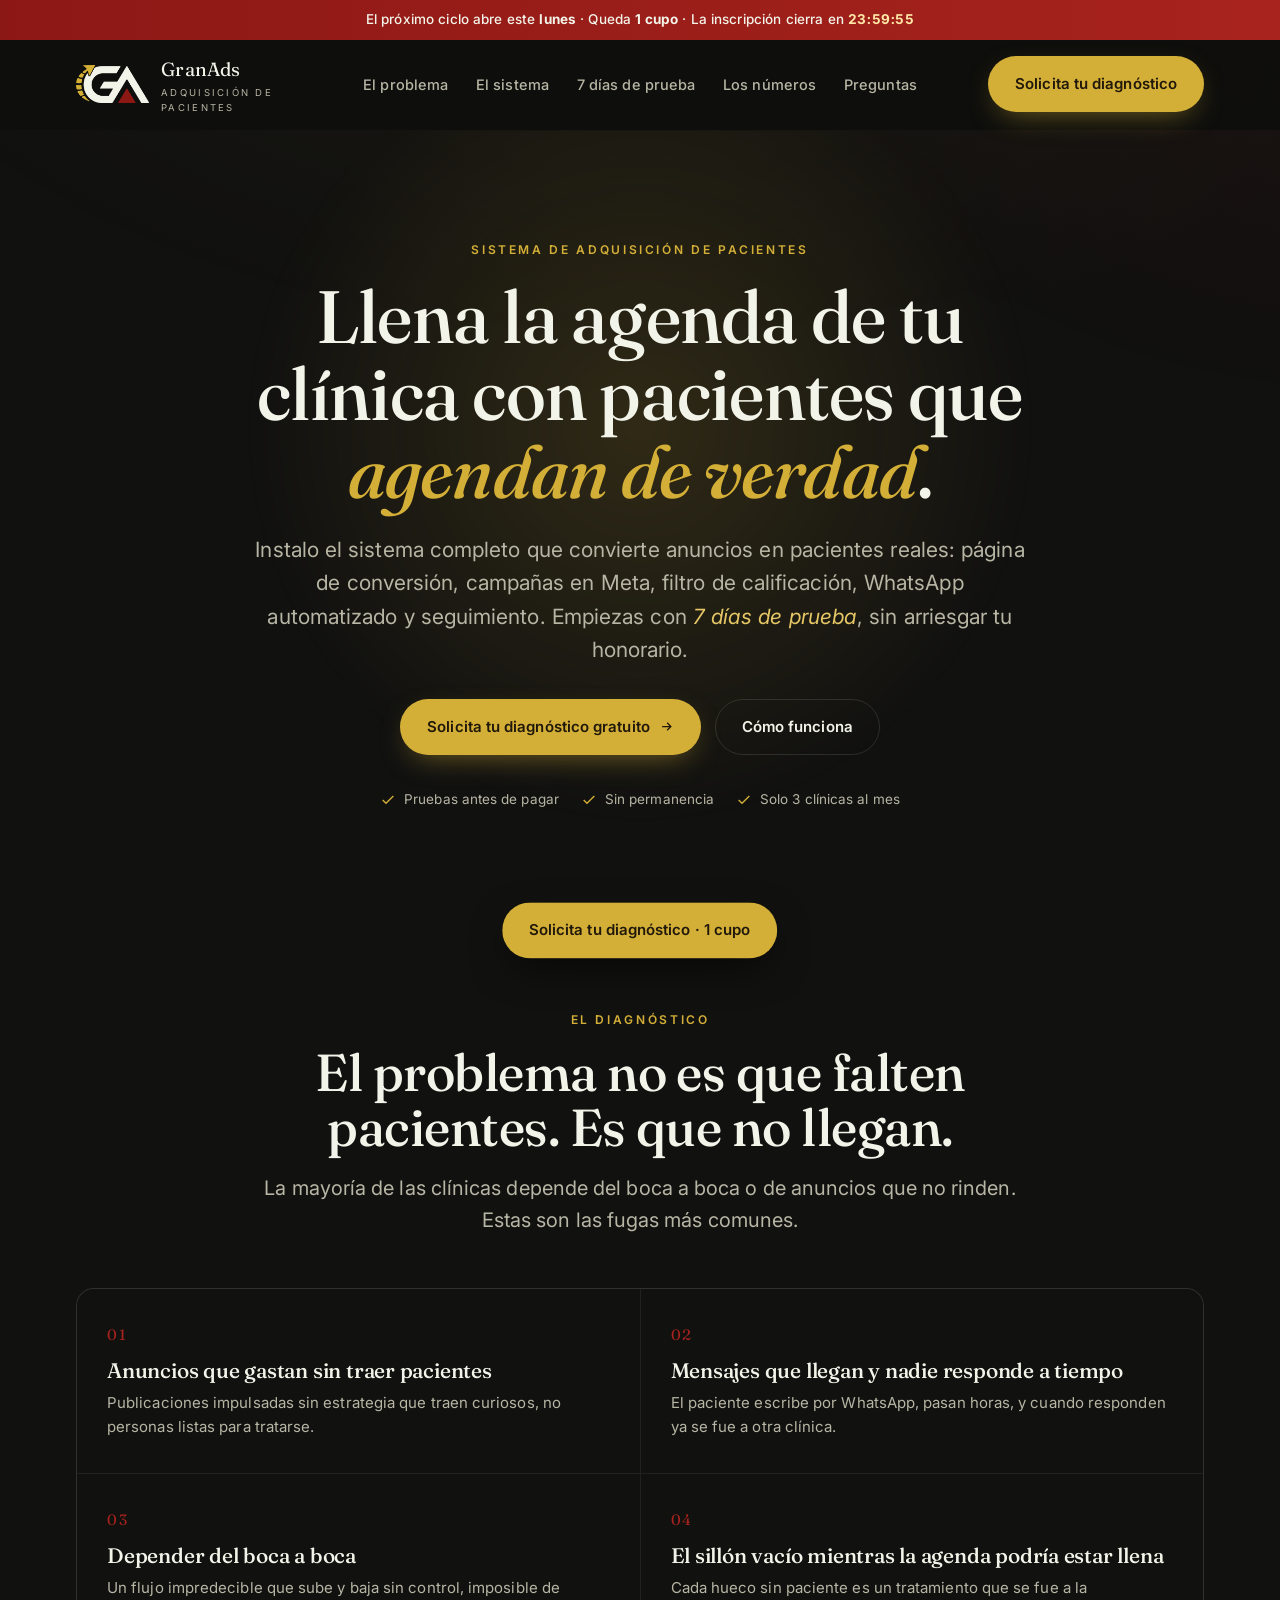
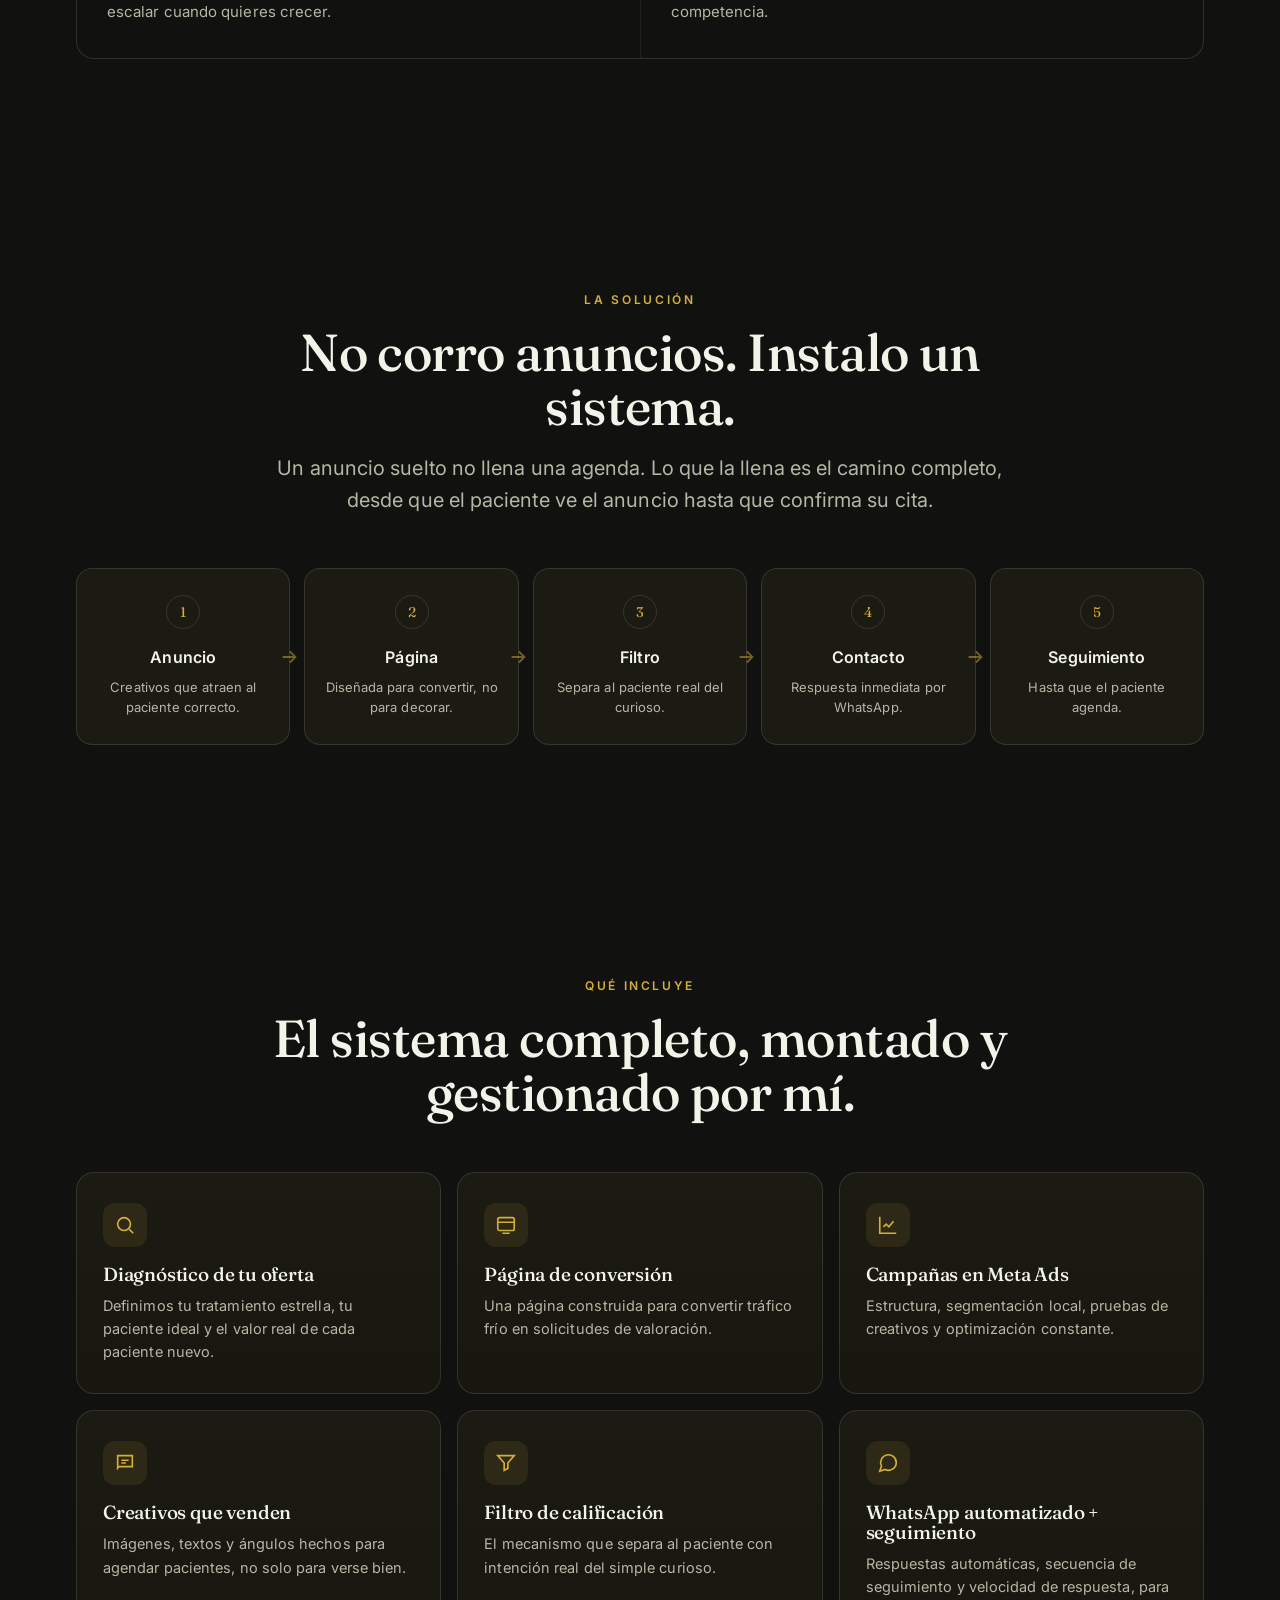
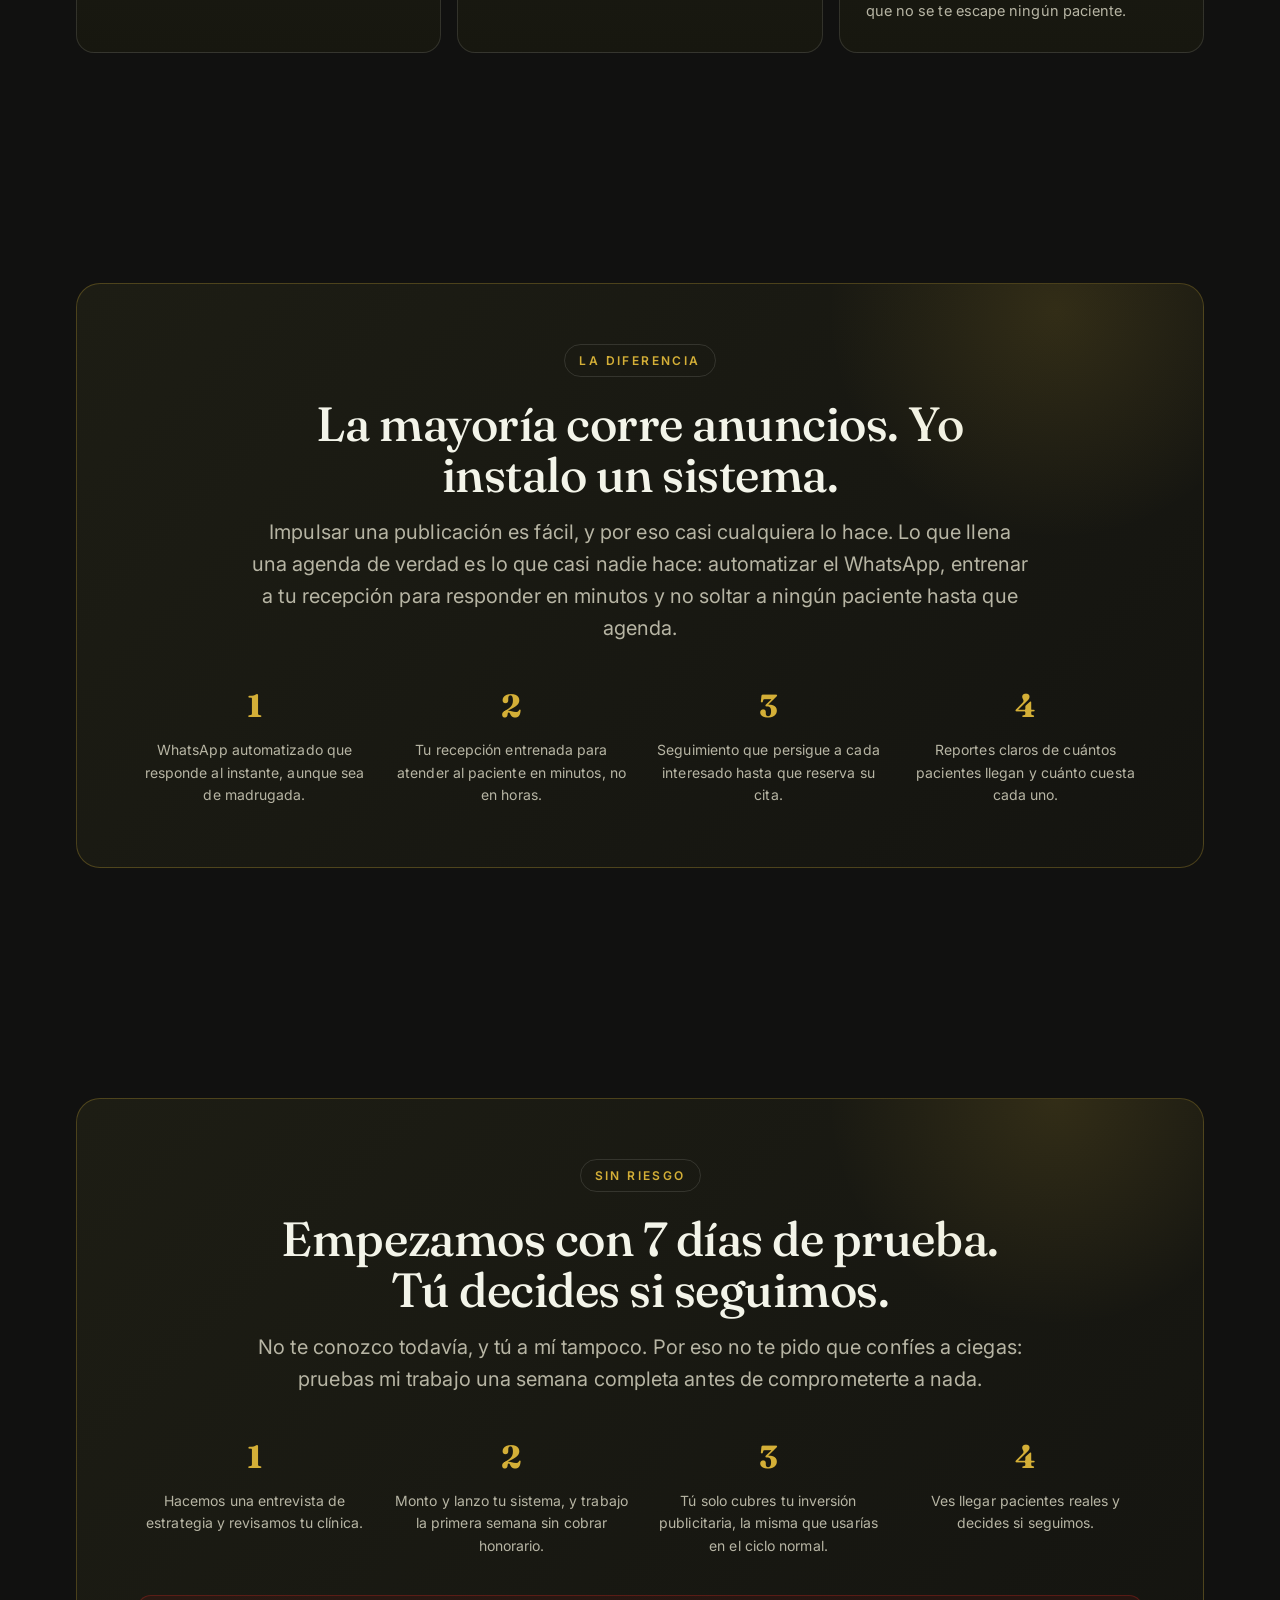
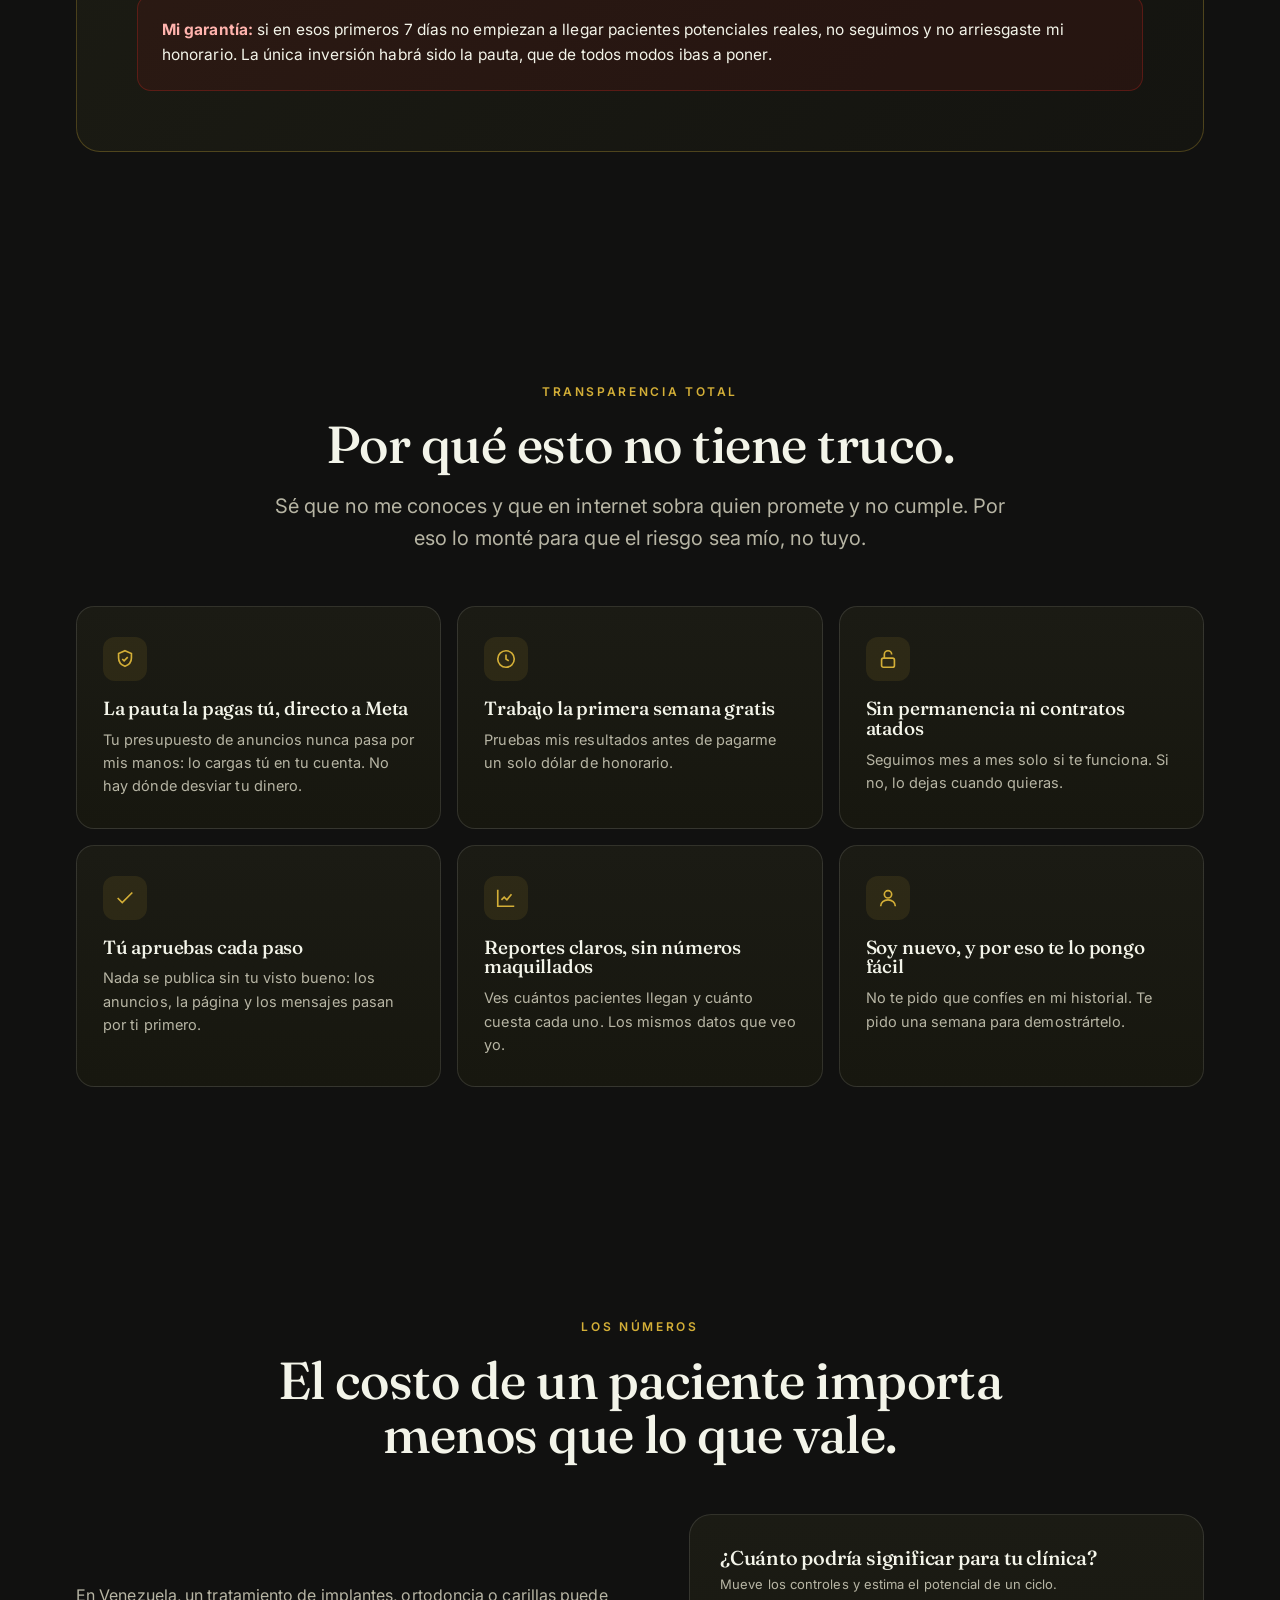
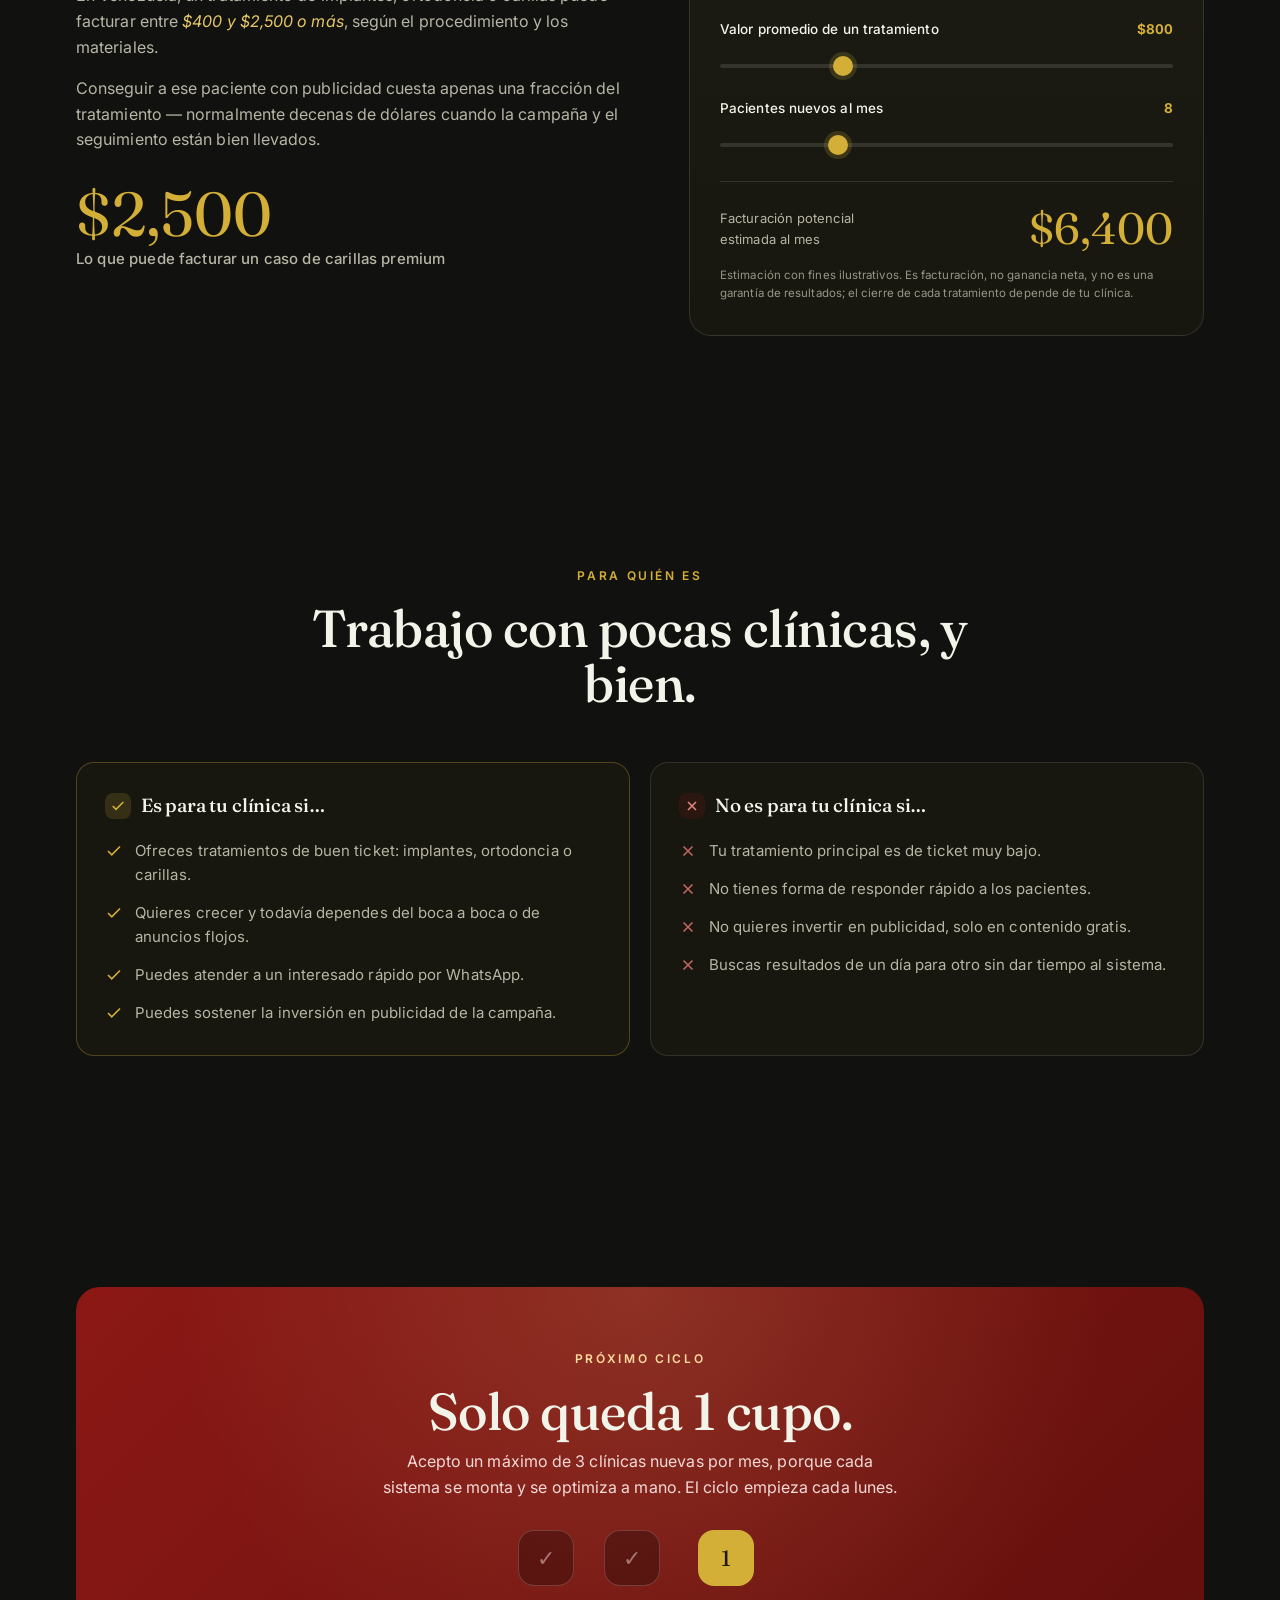
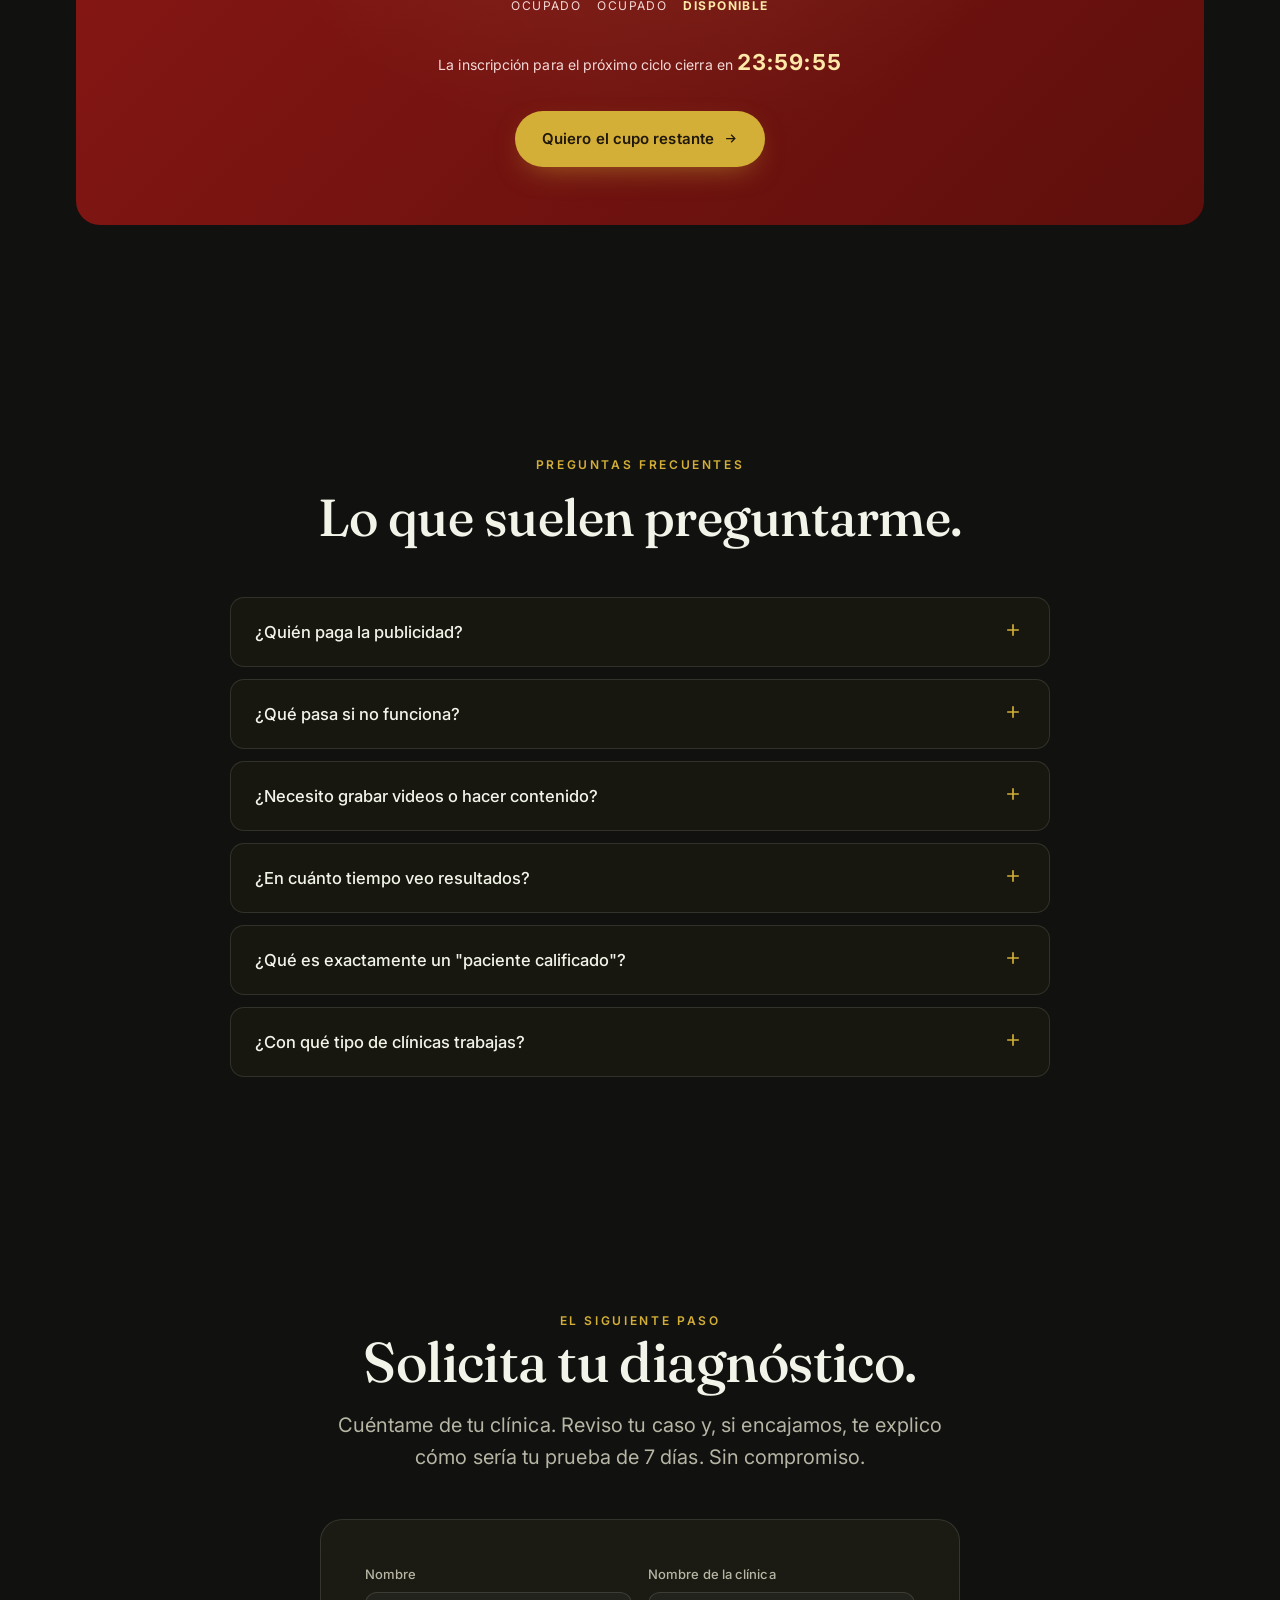
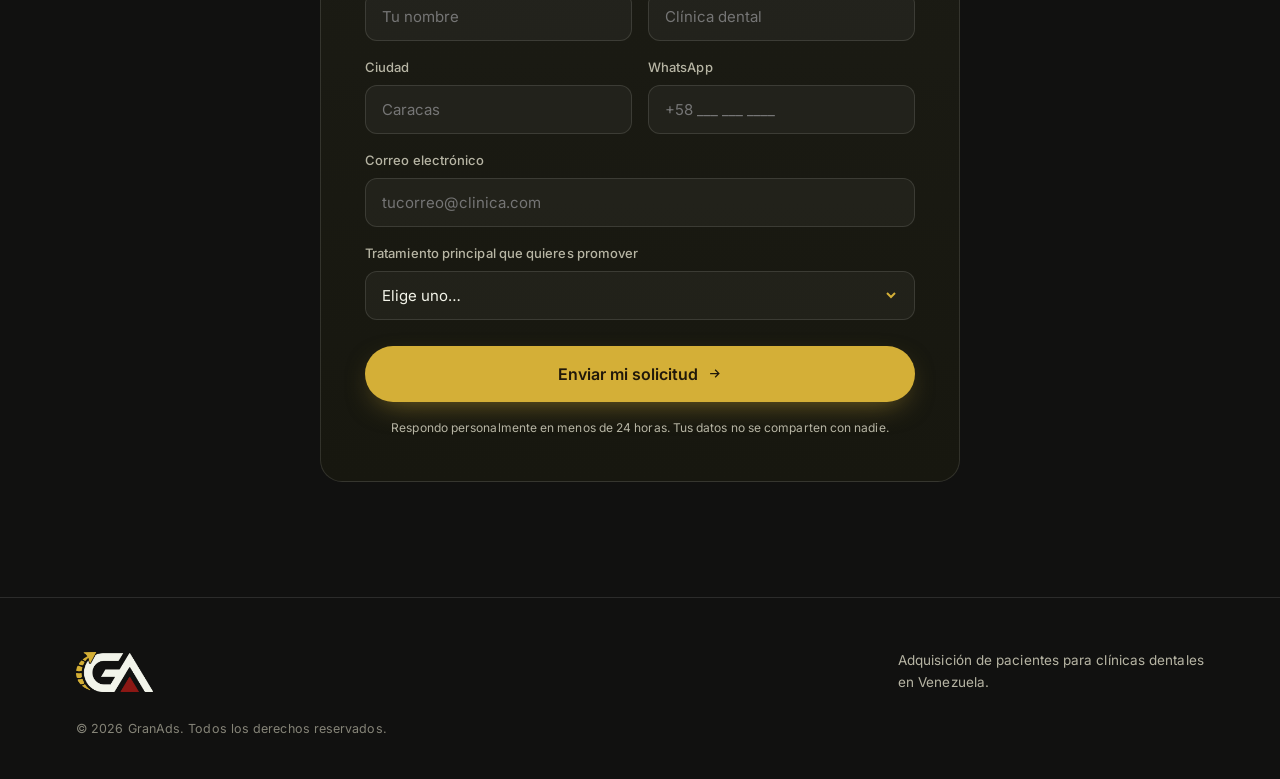
==== commit 067059f8: "2v Vzla" ====
--- a/index.html
+++ b/index.html
@@ -326,6 +326,63 @@
   </div>
 </section>
 
+<section class="sec" id="confianza">
+  <div class="wrap">
+    <div class="sec-head reveal">
+      <span class="eyebrow">Transparencia total</span>
+      <h2>Por qué esto no tiene truco.</h2>
+      <p class="lead">Sé que no me conoces y que en internet sobra quien promete y no cumple. Por eso lo monté para que el riesgo sea mío, no tuyo.</p>
+    </div>
+    <div class="cards">
+      <div class="card reveal"><div class="ic"><svg viewBox="0 0 24 24" fill="none" stroke="currentColor" stroke-width="1.8"><path d="M12 3l7 3v5c0 4.4-3 7.6-7 9-4-1.4-7-4.6-7-9V6l7-3z"/><path d="M9 12l2 2 4-4"/></svg></div><h3>La pauta la pagas tú, directo a Meta</h3><p>Tu presupuesto de anuncios nunca pasa por mis manos: lo cargas tú en tu cuenta. No hay dónde desviar tu dinero.</p></div>
+      <div class="card reveal" data-d="1"><div class="ic"><svg viewBox="0 0 24 24" fill="none" stroke="currentColor" stroke-width="1.8"><circle cx="12" cy="12" r="9"/><path d="M12 7v5l3 2"/></svg></div><h3>Trabajo la primera semana gratis</h3><p>Pruebas mis resultados antes de pagarme un solo dólar de honorario.</p></div>
+      <div class="card reveal" data-d="2"><div class="ic"><svg viewBox="0 0 24 24" fill="none" stroke="currentColor" stroke-width="1.8"><path d="M8 11V7a4 4 0 018 0"/><rect x="5" y="11" width="14" height="10" rx="2"/></svg></div><h3>Sin permanencia ni contratos atados</h3><p>Seguimos mes a mes solo si te funciona. Si no, lo dejas cuando quieras.</p></div>
+      <div class="card reveal"><div class="ic"><svg viewBox="0 0 24 24" fill="none" stroke="currentColor" stroke-width="1.8"><path d="M20 6L9 17l-5-5"/></svg></div><h3>Tú apruebas cada paso</h3><p>Nada se publica sin tu visto bueno: los anuncios, la página y los mensajes pasan por ti primero.</p></div>
+      <div class="card reveal" data-d="1"><div class="ic"><svg viewBox="0 0 24 24" fill="none" stroke="currentColor" stroke-width="1.8"><path d="M3 3v18h18"/><path d="M7 14l3-3 3 3 5-6"/></svg></div><h3>Reportes claros, sin números maquillados</h3><p>Ves cuántos pacientes llegan y cuánto cuesta cada uno. Los mismos datos que veo yo.</p></div>
+      <div class="card reveal" data-d="2"><div class="ic"><svg viewBox="0 0 24 24" fill="none" stroke="currentColor" stroke-width="1.8"><path d="M12 12a4 4 0 100-8 4 4 0 000 8z"/><path d="M4 21c0-4 3.6-7 8-7s8 3 8 7"/></svg></div><h3>Soy nuevo, y por eso te lo pongo fácil</h3><p>No te pido que confíes en mi historial. Te pido una semana para demostrártelo.</p></div>
+    </div>
+  </div>
+</section>
+
+<!-- ===========================================================================
+     CASOS DE EXITO  ::  SECCION DESACTIVADA A PROPOSITO.
+     No la publiques con casos inventados: son verificables y es publicidad enganosa.
+     ACTIVALA solo cuando tengas clientes REALES. Para activarla:
+       1) Borra esta linea de apertura del comentario y la linea de cierre de abajo.
+       2) Reemplaza cada texto [entre corchetes] con datos reales del cliente.
+     (En la version de EE. UU. con toggle, recuerda anadir data-k y las traducciones.)
+     ===========================================================================
+<section class="sec" id="casos">
+  <div class="wrap">
+    <div class="sec-head reveal">
+      <span class="eyebrow">Resultados reales</span>
+      <h2>Clinicas que ya trabajan conmigo.</h2>
+    </div>
+    <div class="cards">
+      <div class="card">
+        <p style="font-family:var(--serif);font-size:19px;color:var(--cream);margin-bottom:18px;line-height:1.4">&#8220;[Testimonio real del cliente, en sus propias palabras.]&#8221;</p>
+        <div style="color:var(--gold);font-weight:600">[Nombre o iniciales]</div>
+        <div style="color:var(--muted);font-size:14px">[Tipo de clinica &#183; Ciudad]</div>
+        <div style="margin-top:14px;color:var(--gold-2);font-size:14px;font-weight:600">[Resultado concreto: ej. 18 pacientes nuevos en el primer mes]</div>
+      </div>
+      <div class="card">
+        <p style="font-family:var(--serif);font-size:19px;color:var(--cream);margin-bottom:18px;line-height:1.4">&#8220;[Testimonio real del cliente.]&#8221;</p>
+        <div style="color:var(--gold);font-weight:600">[Nombre o iniciales]</div>
+        <div style="color:var(--muted);font-size:14px">[Tipo de clinica &#183; Ciudad]</div>
+        <div style="margin-top:14px;color:var(--gold-2);font-size:14px;font-weight:600">[Resultado concreto]</div>
+      </div>
+      <div class="card">
+        <p style="font-family:var(--serif);font-size:19px;color:var(--cream);margin-bottom:18px;line-height:1.4">&#8220;[Testimonio real del cliente.]&#8221;</p>
+        <div style="color:var(--gold);font-weight:600">[Nombre o iniciales]</div>
+        <div style="color:var(--muted);font-size:14px">[Tipo de clinica &#183; Ciudad]</div>
+        <div style="margin-top:14px;color:var(--gold-2);font-size:14px;font-weight:600">[Resultado concreto]</div>
+      </div>
+    </div>
+  </div>
+</section>
+     ===========================================================================
+-->
+
 <section class="sec" id="numeros">
   <div class="wrap">
     <div class="sec-head reveal">
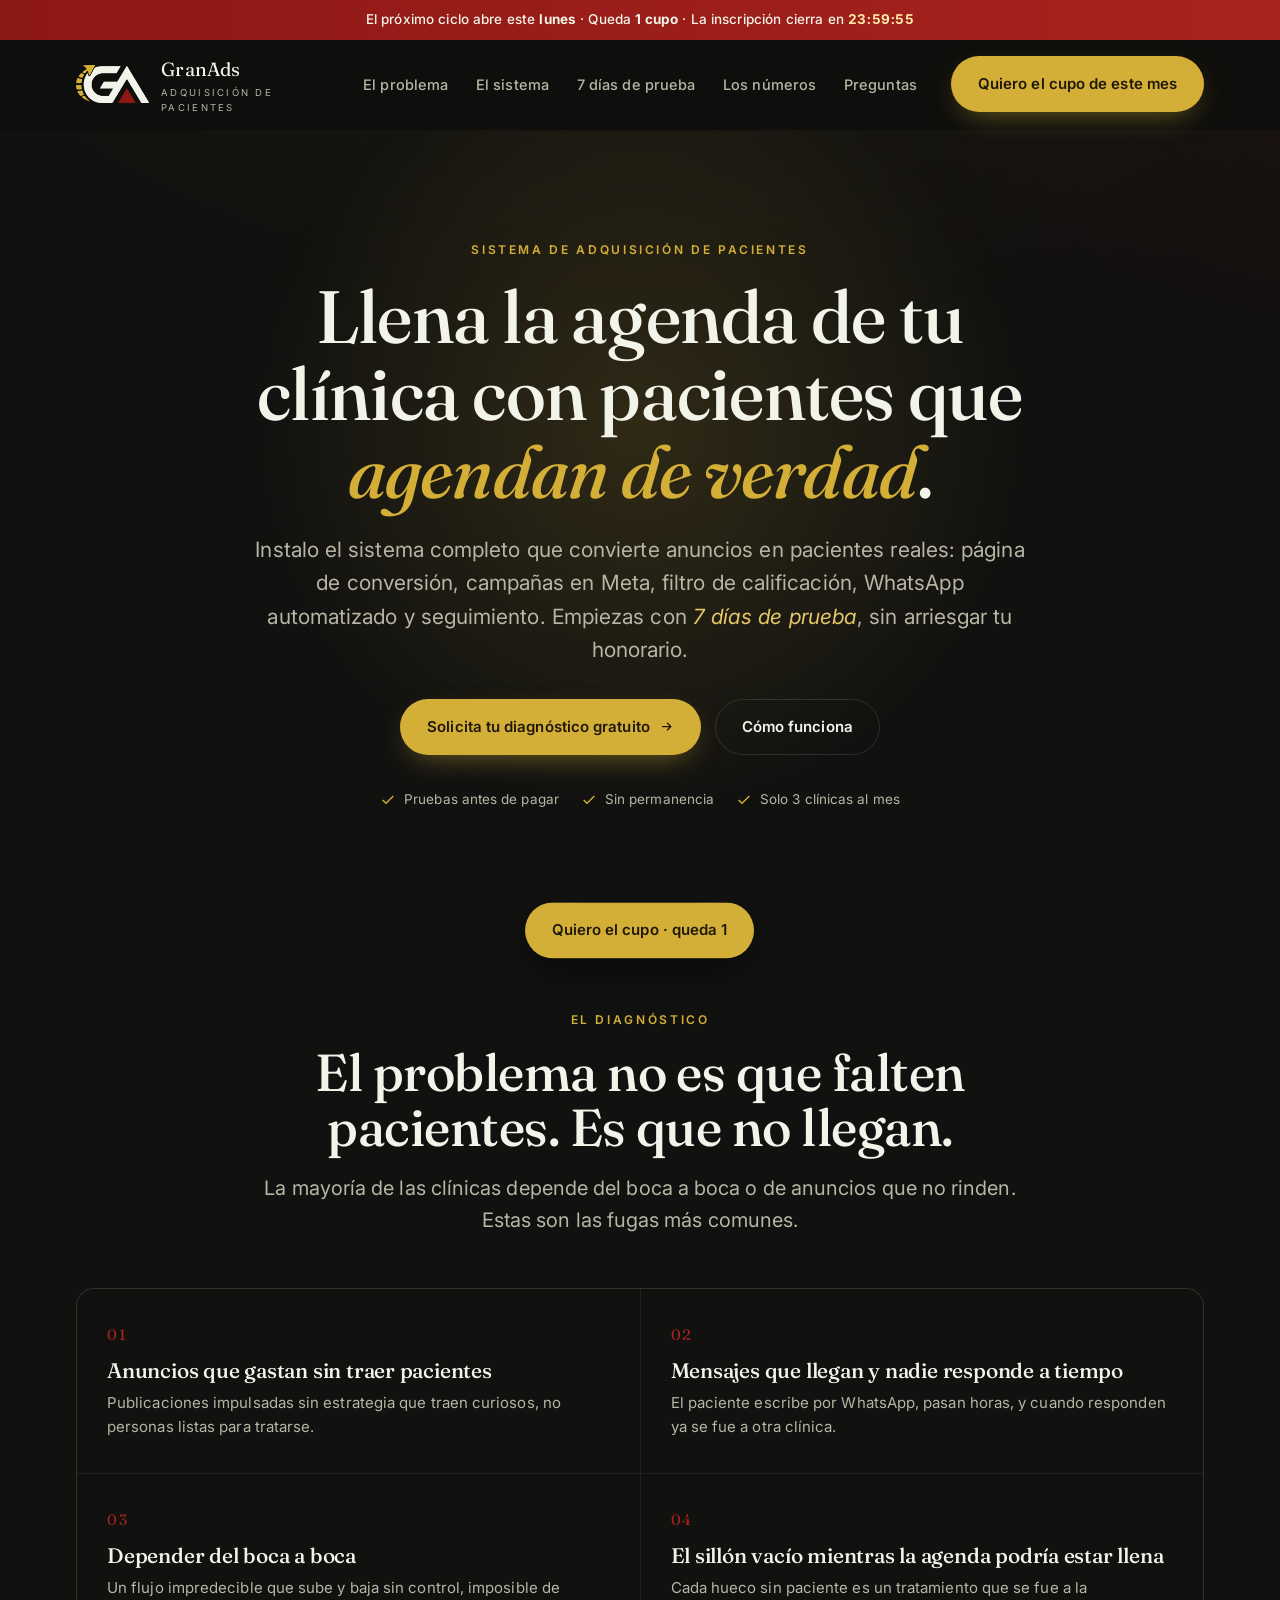
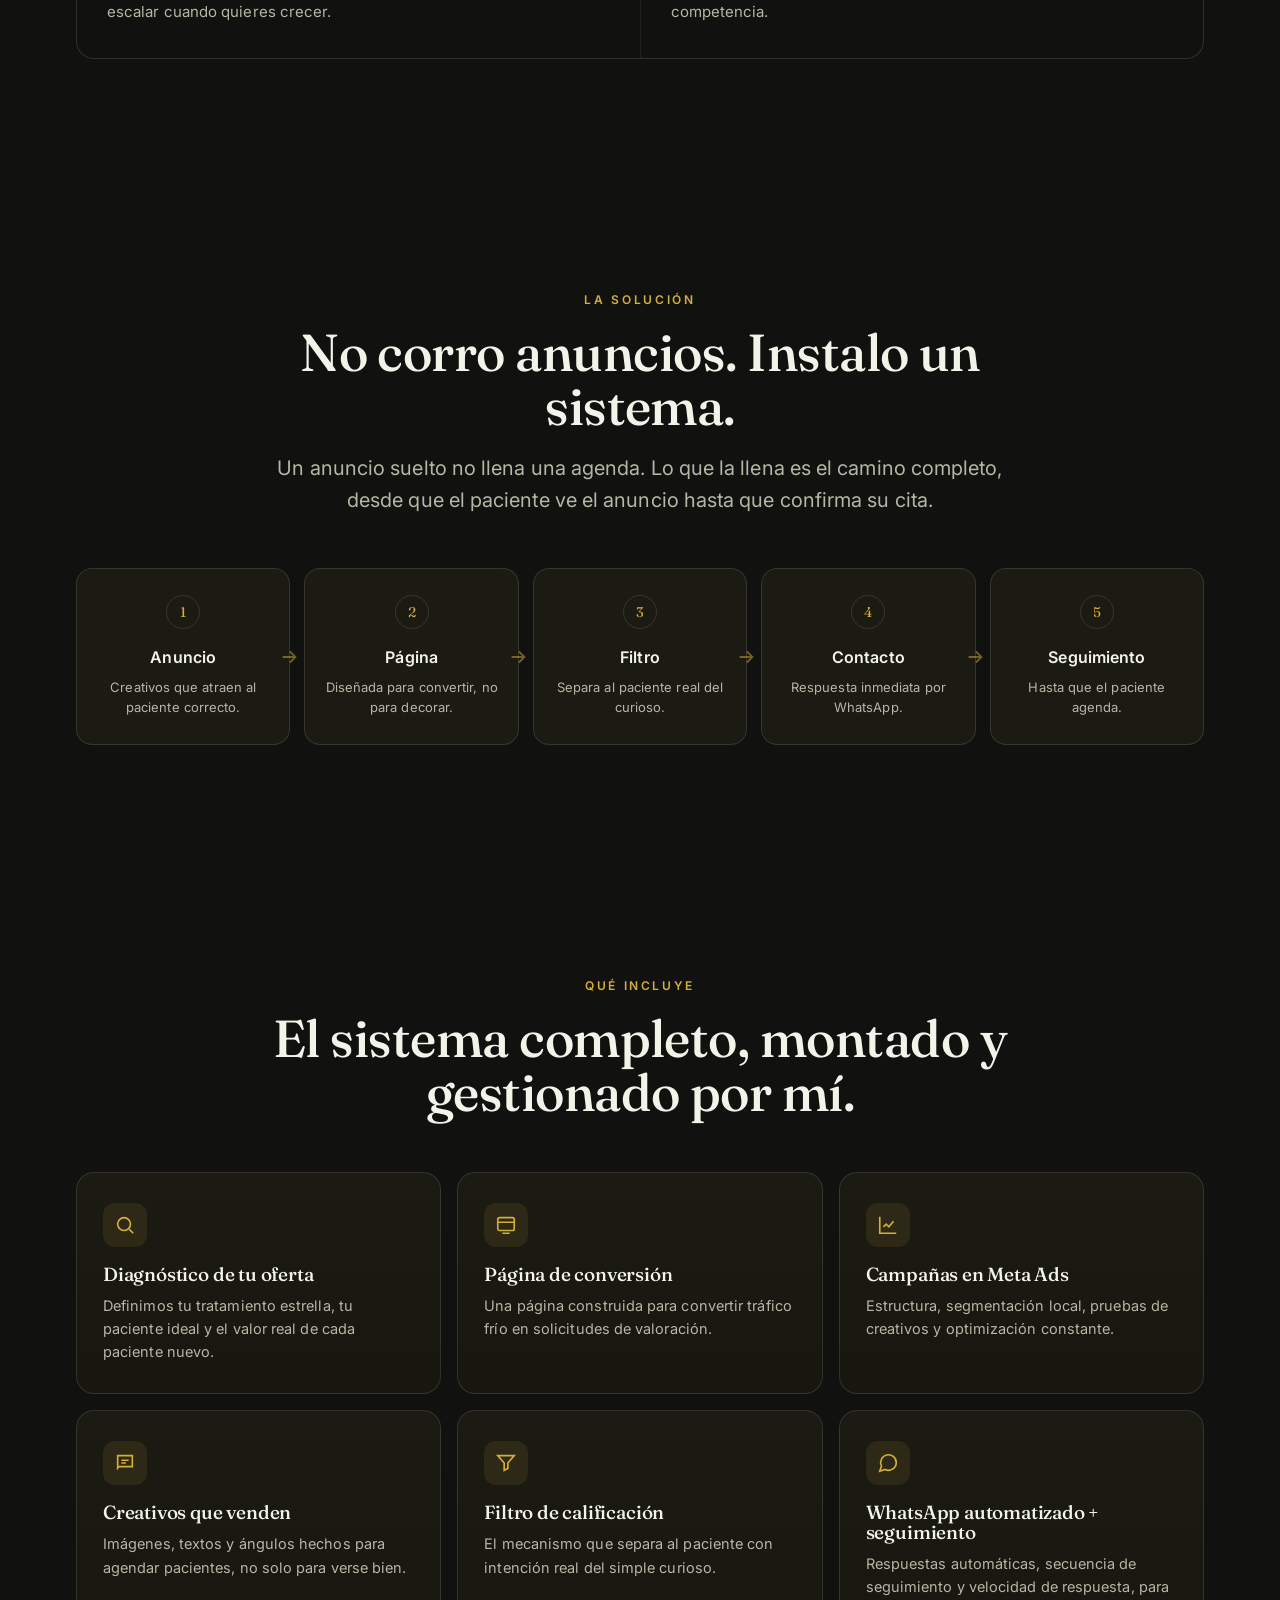
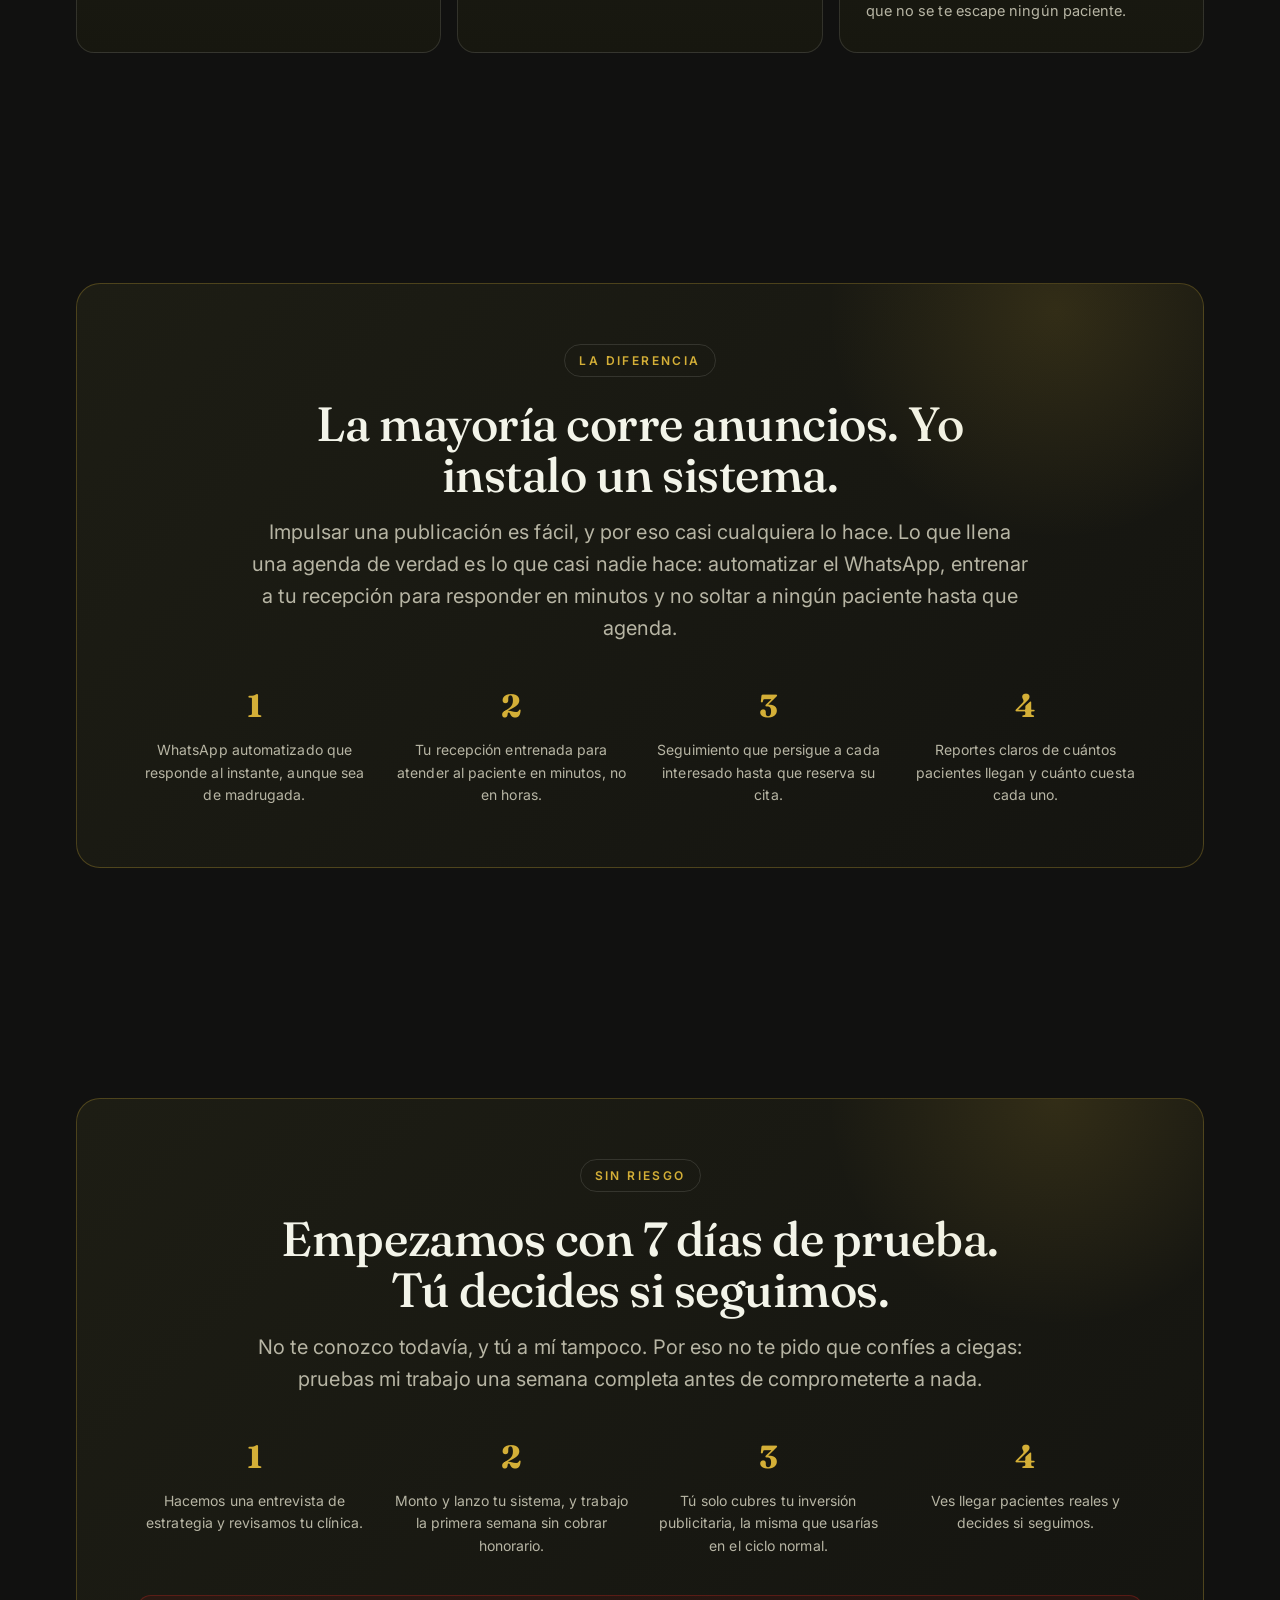
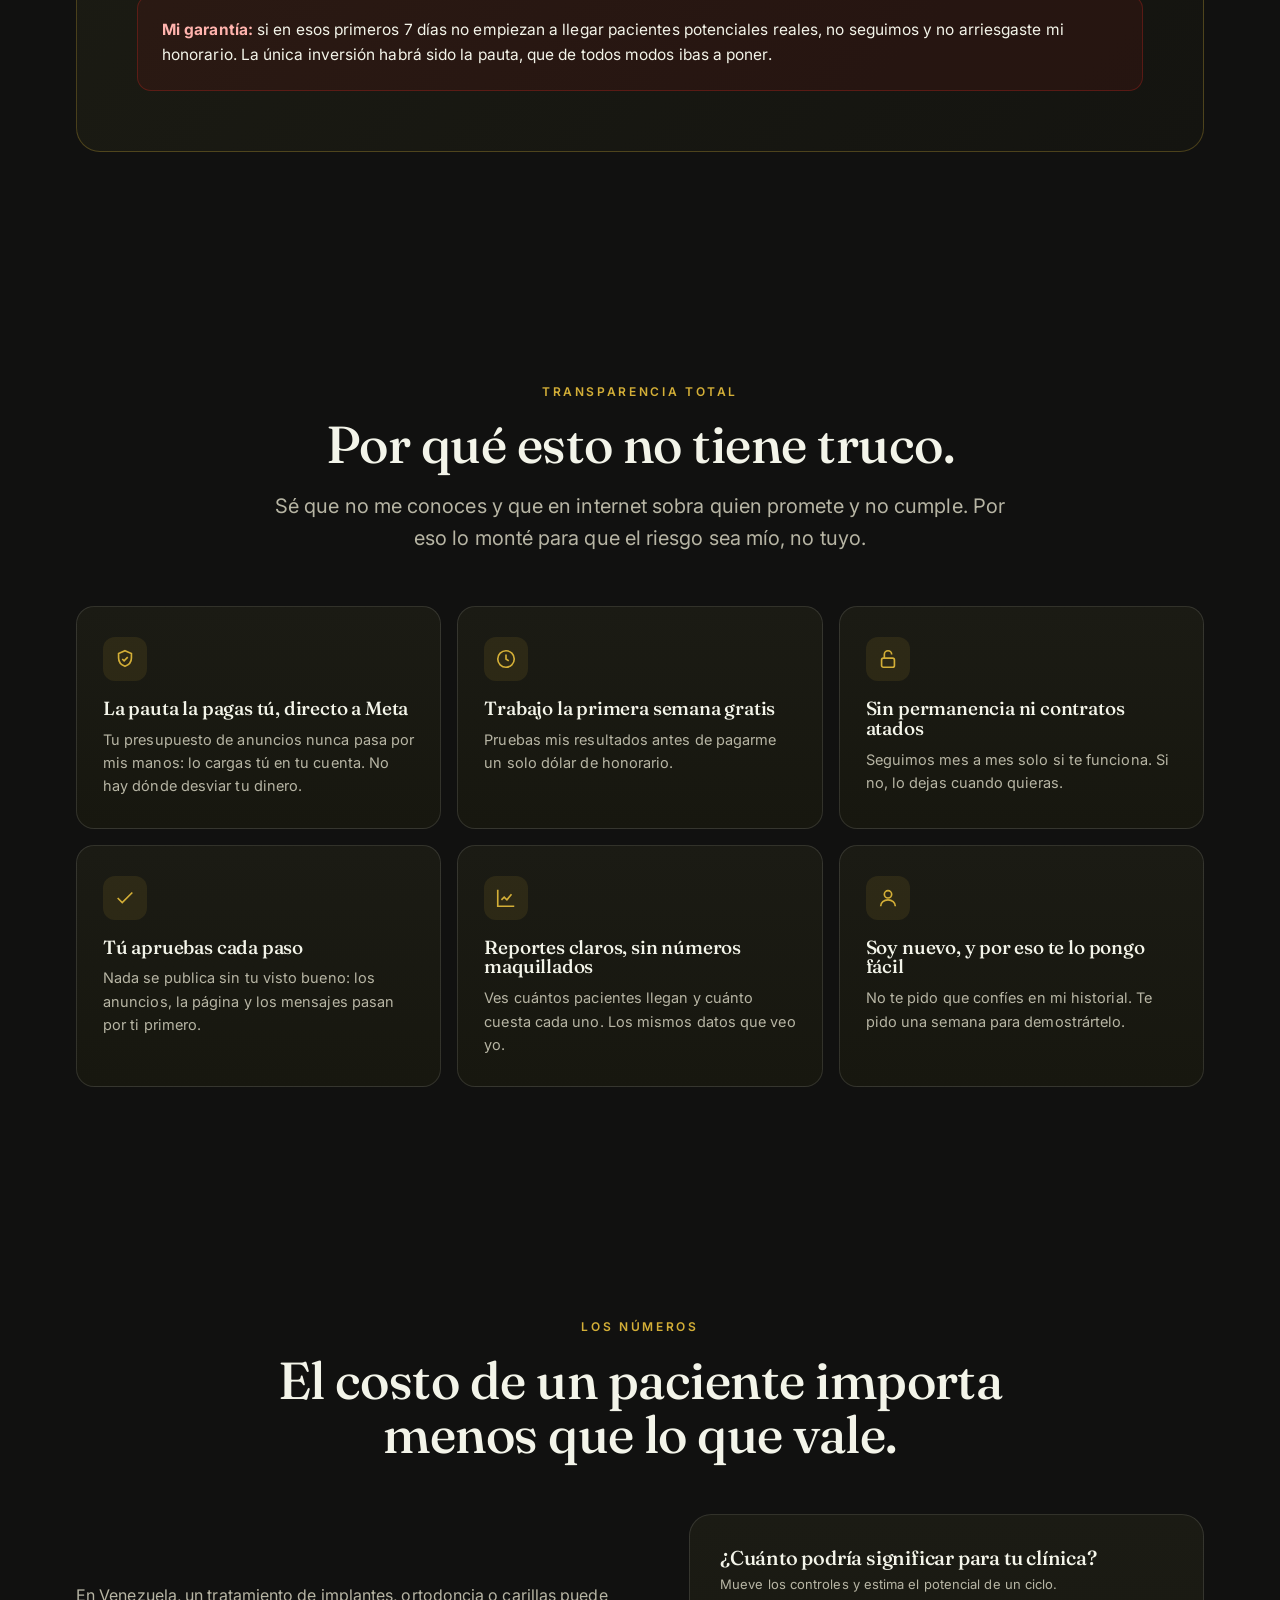
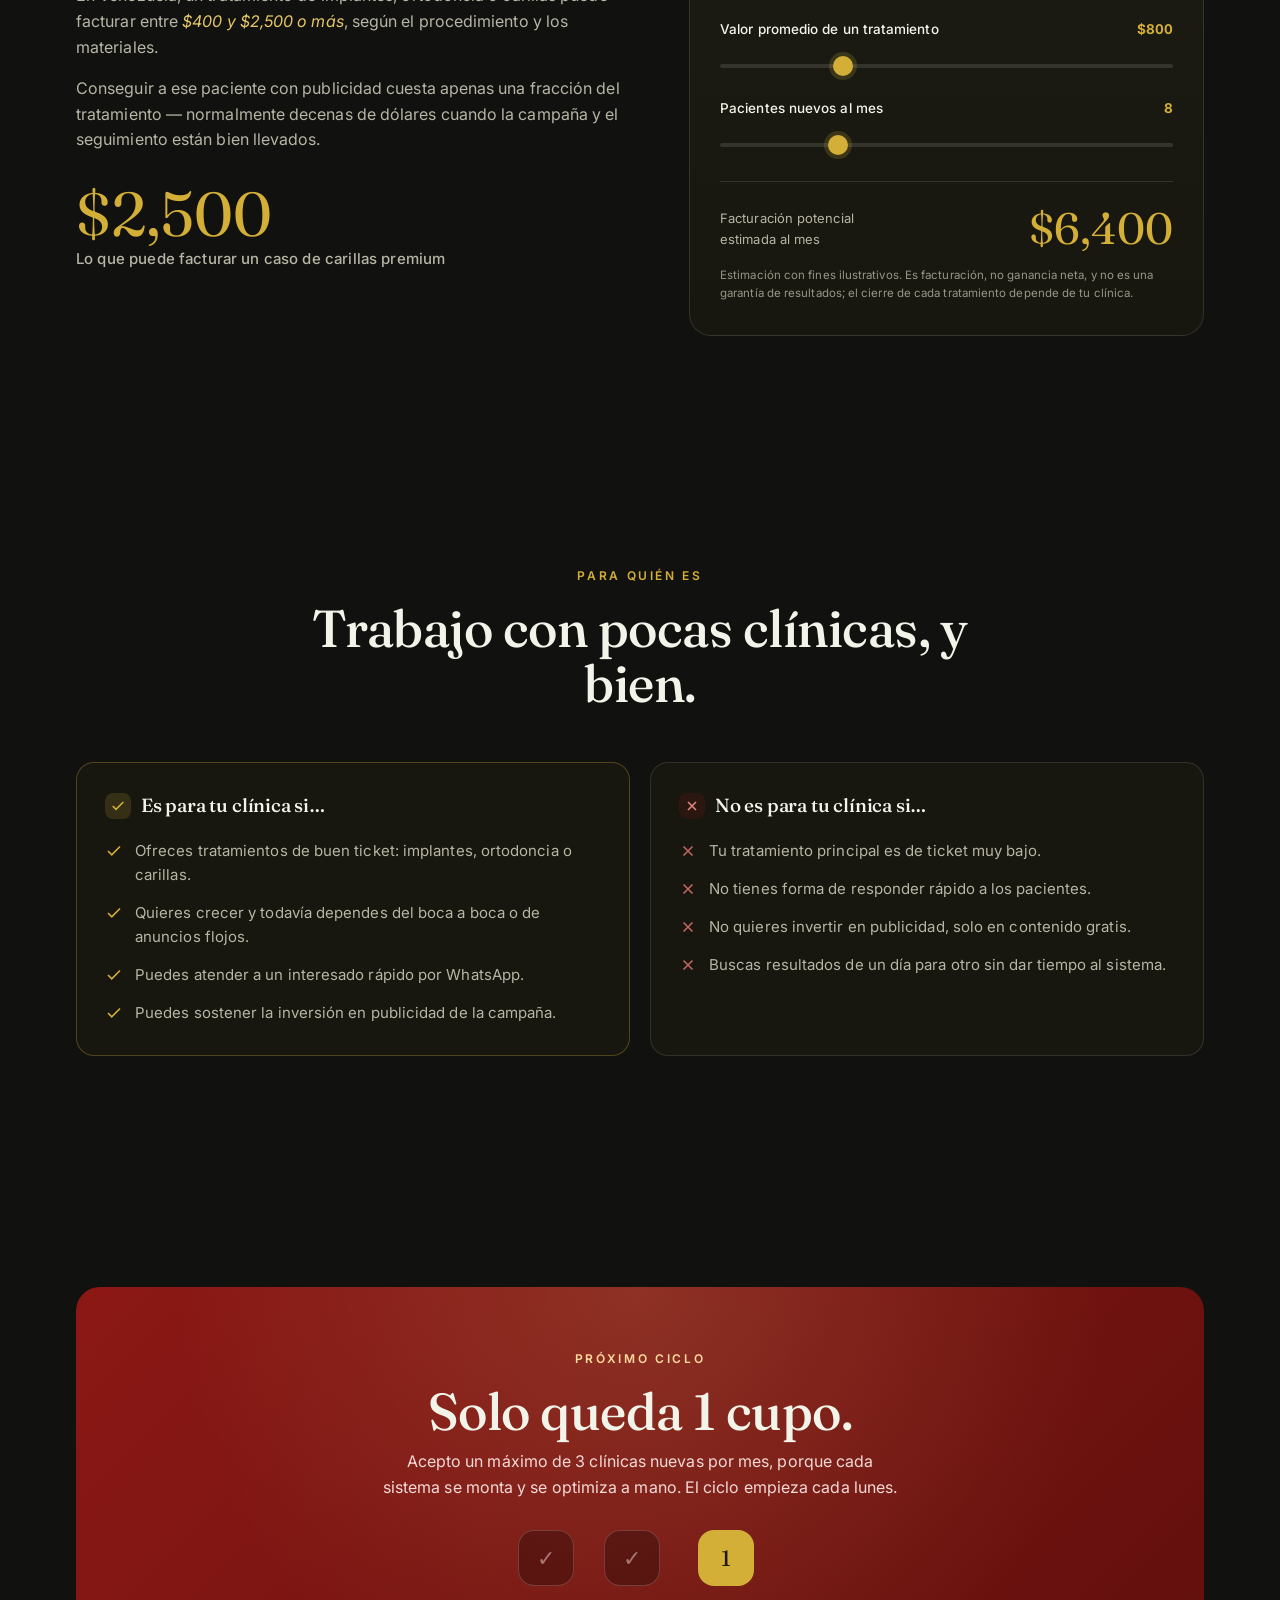
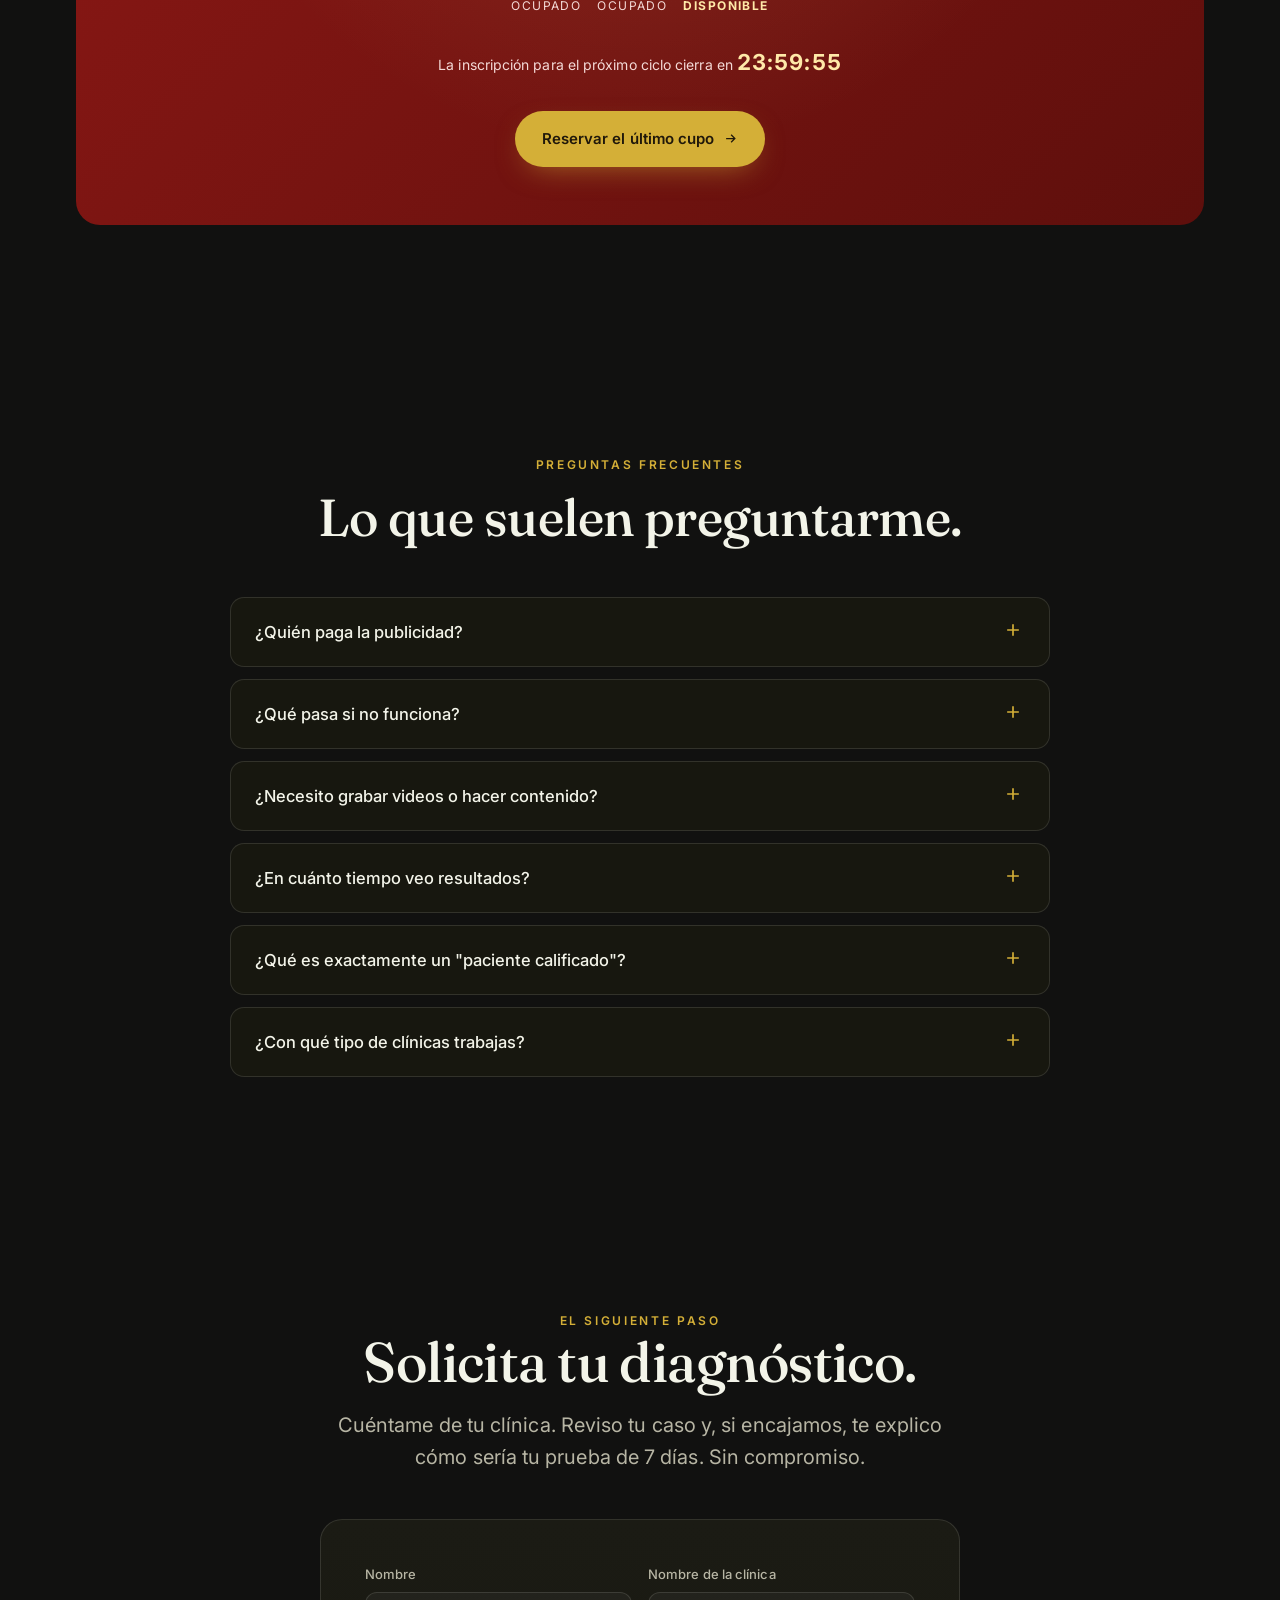
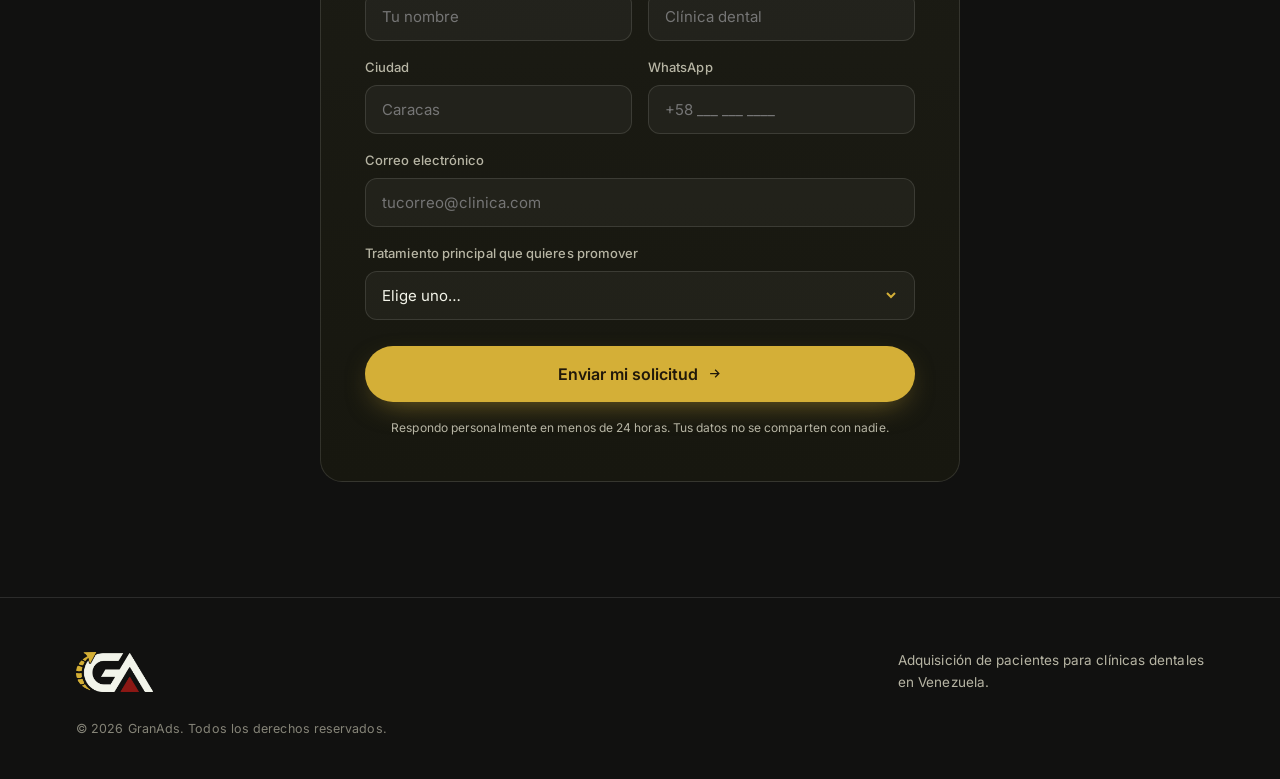
==== commit 6cb53896: "Vzla 4" ====
--- a/index.html
+++ b/index.html
@@ -218,7 +218,7 @@
       <a href="#faq">Preguntas</a>
     </div>
     <div class="nav-cta">
-      <a href="#solicitar" class="btn btn-gold">Solicita tu diagnóstico</a>
+      <a href="#solicitar" class="btn btn-gold">Quiero el cupo de este mes</a>
       <button class="burger" data-burger aria-label="Menu"><svg width="22" height="22" viewBox="0 0 24 24" fill="none" stroke="currentColor" stroke-width="2"><path d="M3 6h18M3 12h18M3 18h18"/></svg></button>
     </div>
   </div>
@@ -448,7 +448,7 @@
         <div class="slot open"><div class="dot">1</div><small>Disponible</small></div>
       </div>
       <div class="clock2wrap">La inscripción para el próximo ciclo cierra en <span class="clock2" data-clock>24:00:00</span></div>
-      <a href="#solicitar" class="btn btn-gold">Quiero el cupo restante <svg viewBox="0 0 24 24" fill="none" stroke="currentColor" stroke-width="2"><path d="M5 12h14M13 6l6 6-6 6"/></svg></a>
+      <a href="#solicitar" class="btn btn-gold">Reservar el último cupo <svg viewBox="0 0 24 24" fill="none" stroke="currentColor" stroke-width="2"><path d="M5 12h14M13 6l6 6-6 6"/></svg></a>
     </div>
   </div>
 </section>
@@ -514,7 +514,7 @@
 </footer>
 
 <div class="float-cta" data-float>
-  <a href="#solicitar" class="btn btn-gold">Solicita tu diagnóstico · 1 cupo</a>
+  <a href="#solicitar" class="btn btn-gold">Quiero el cupo · queda 1</a>
 </div>
 
 <script>
@@ -522,7 +522,7 @@
   "use strict";
   function safe(fn,name){try{fn();}catch(e){console.warn("["+name+"]",e);}}
   /* ▼ PEGA AQUÍ tu URL de Formspree o de Google Apps Script para recibir cada lead. Vacío = solo Calendly. ▼ */
-  var FORM_ENDPOINT="";
+  var FORM_ENDPOINT="https://script.google.com/macros/s/AKfycbweXypXKSJt3wy6uC8JPGN_ZZ8q00RQA7nzkz3G8QwWgcQwUHJY-OYIRyhQD2rapQGrhA/exec";
   function initCountdown(){
     var KEY="ga_deadline_v1",WIN=24*3600*1000,now=Date.now(),dl;
     try{dl=parseInt(localStorage.getItem(KEY),10);}catch(e){dl=NaN;}
@@ -585,7 +585,7 @@
       inputs.forEach(function(i){if(!i.value){ok=false;i.style.borderColor="#a8231d";if(!first)first=i;}else{i.style.borderColor="";}});
       if(!ok){if(first)first.focus();return;}
       var g=function(n){var el=form.querySelector('[name='+n+']');return el?el.value:"";};
-      var data={nombre:g("nombre"),clinica:g("clinica"),ciudad:g("ciudad"),telefono:g("telefono"),email:g("email"),tratamiento:g("tratamiento")};
+      var data={mercado:"Venezuela",nombre:g("nombre"),clinica:g("clinica"),ciudad:g("ciudad"),telefono:g("telefono"),email:g("email"),tratamiento:g("tratamiento")};
       if(FORM_ENDPOINT){try{fetch(FORM_ENDPOINT,{method:"POST",headers:{"Content-Type":"application/json",Accept:"application/json"},body:JSON.stringify(data)});}catch(e){}}
       var q="?name="+encodeURIComponent(data.nombre)+"&email="+encodeURIComponent(data.email);
       window.location.href="gracias-ve.html"+q;
